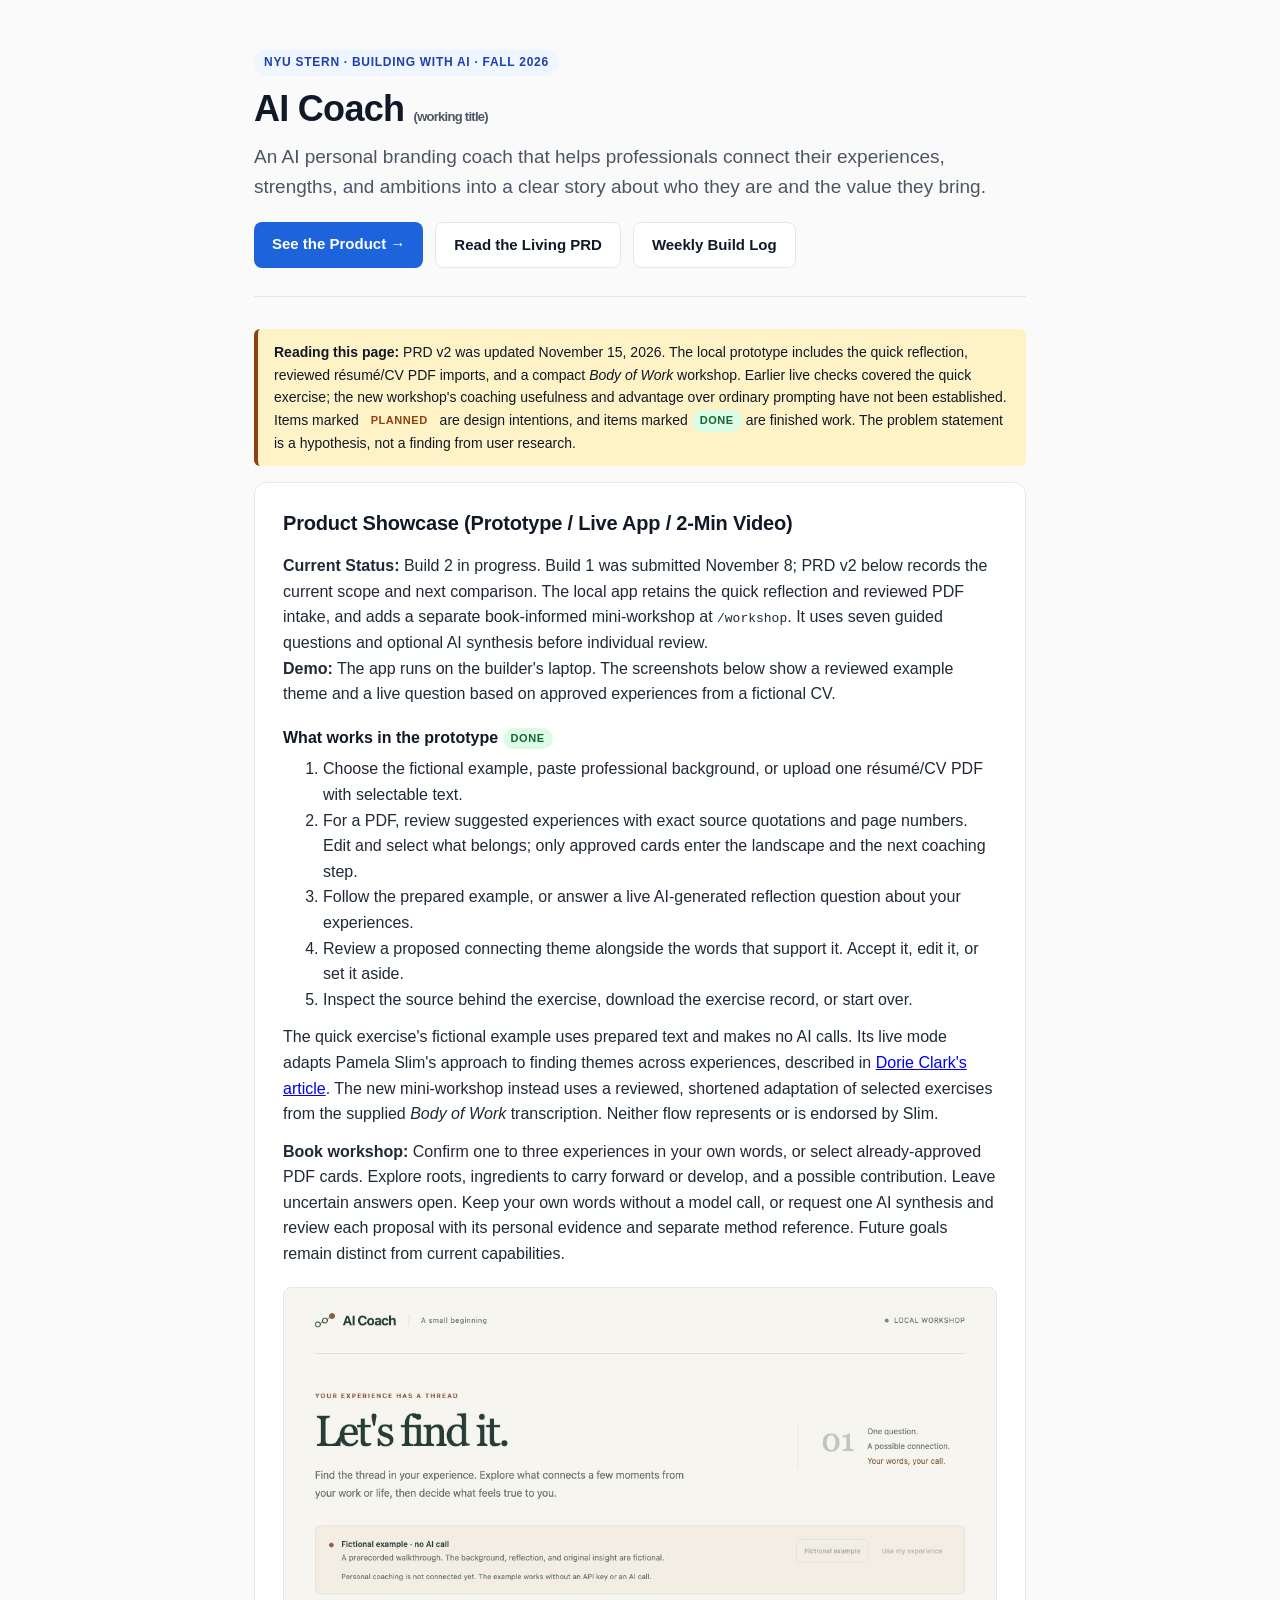
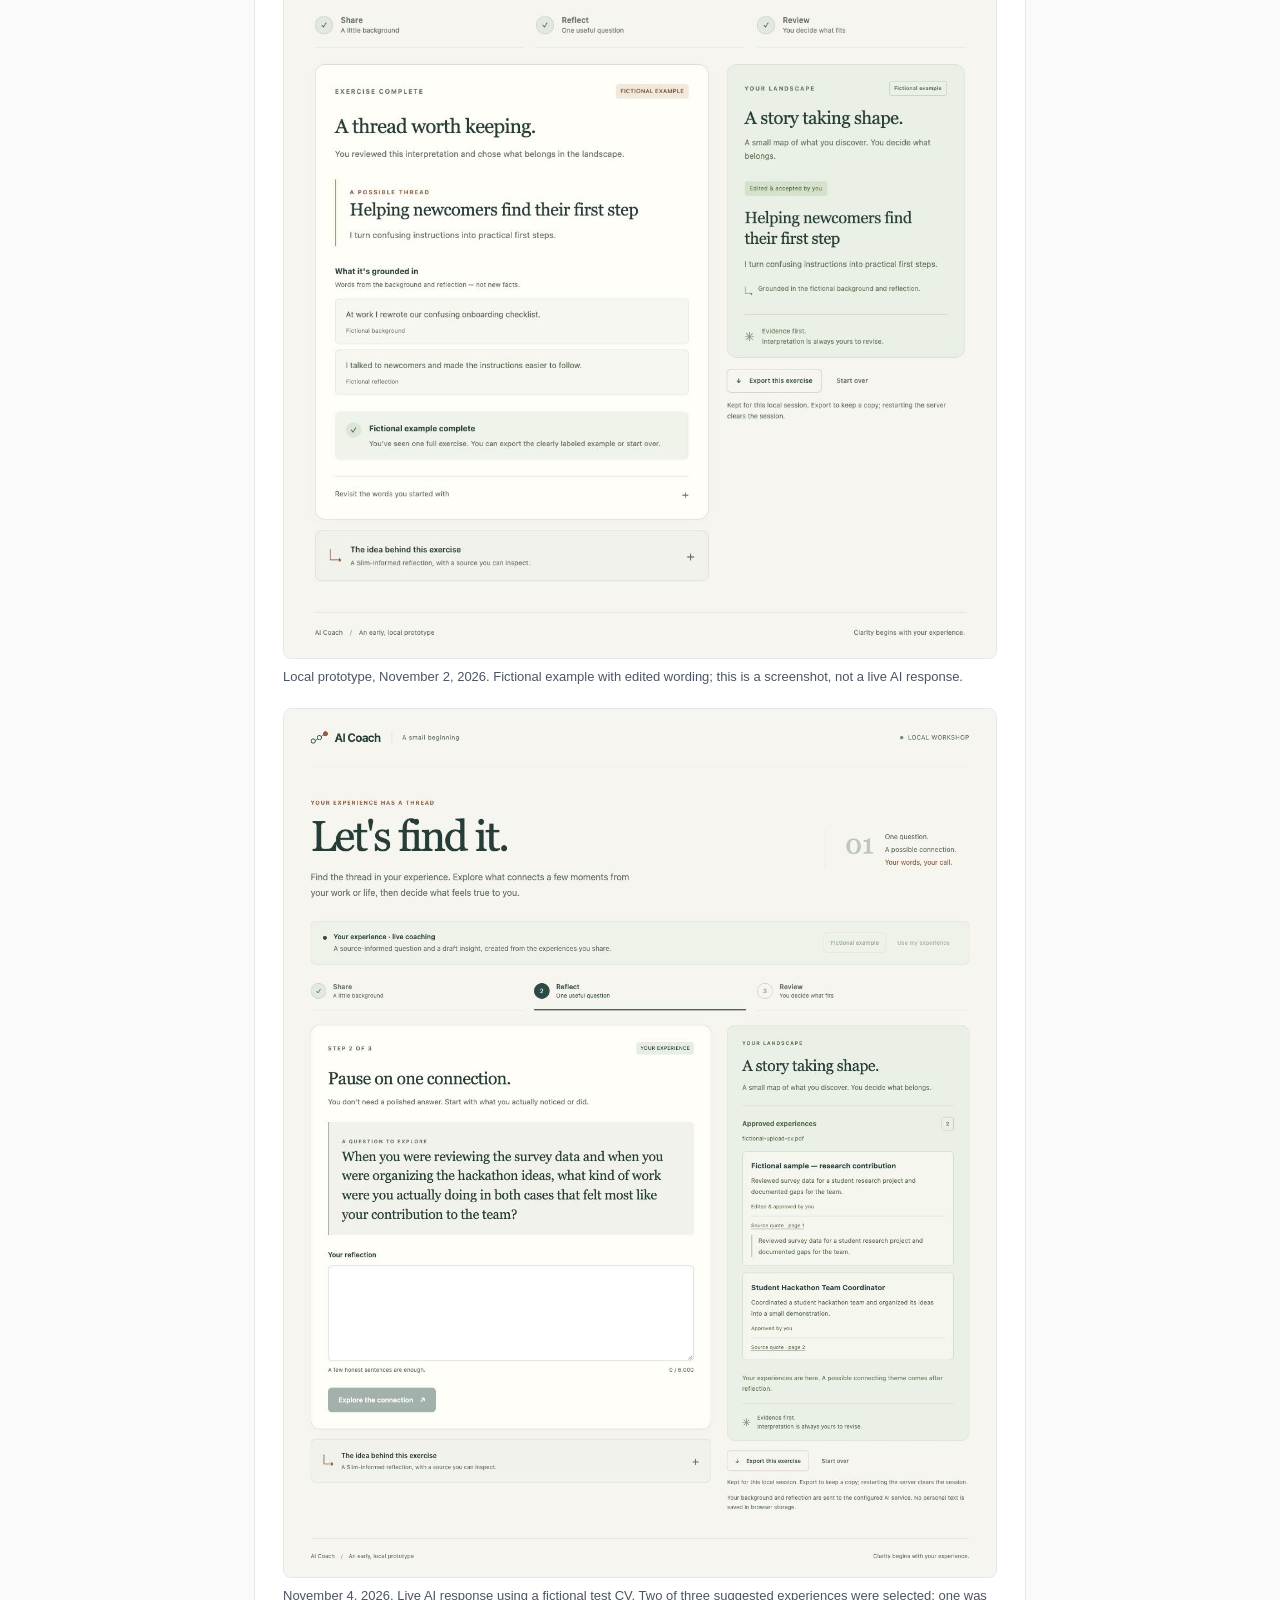
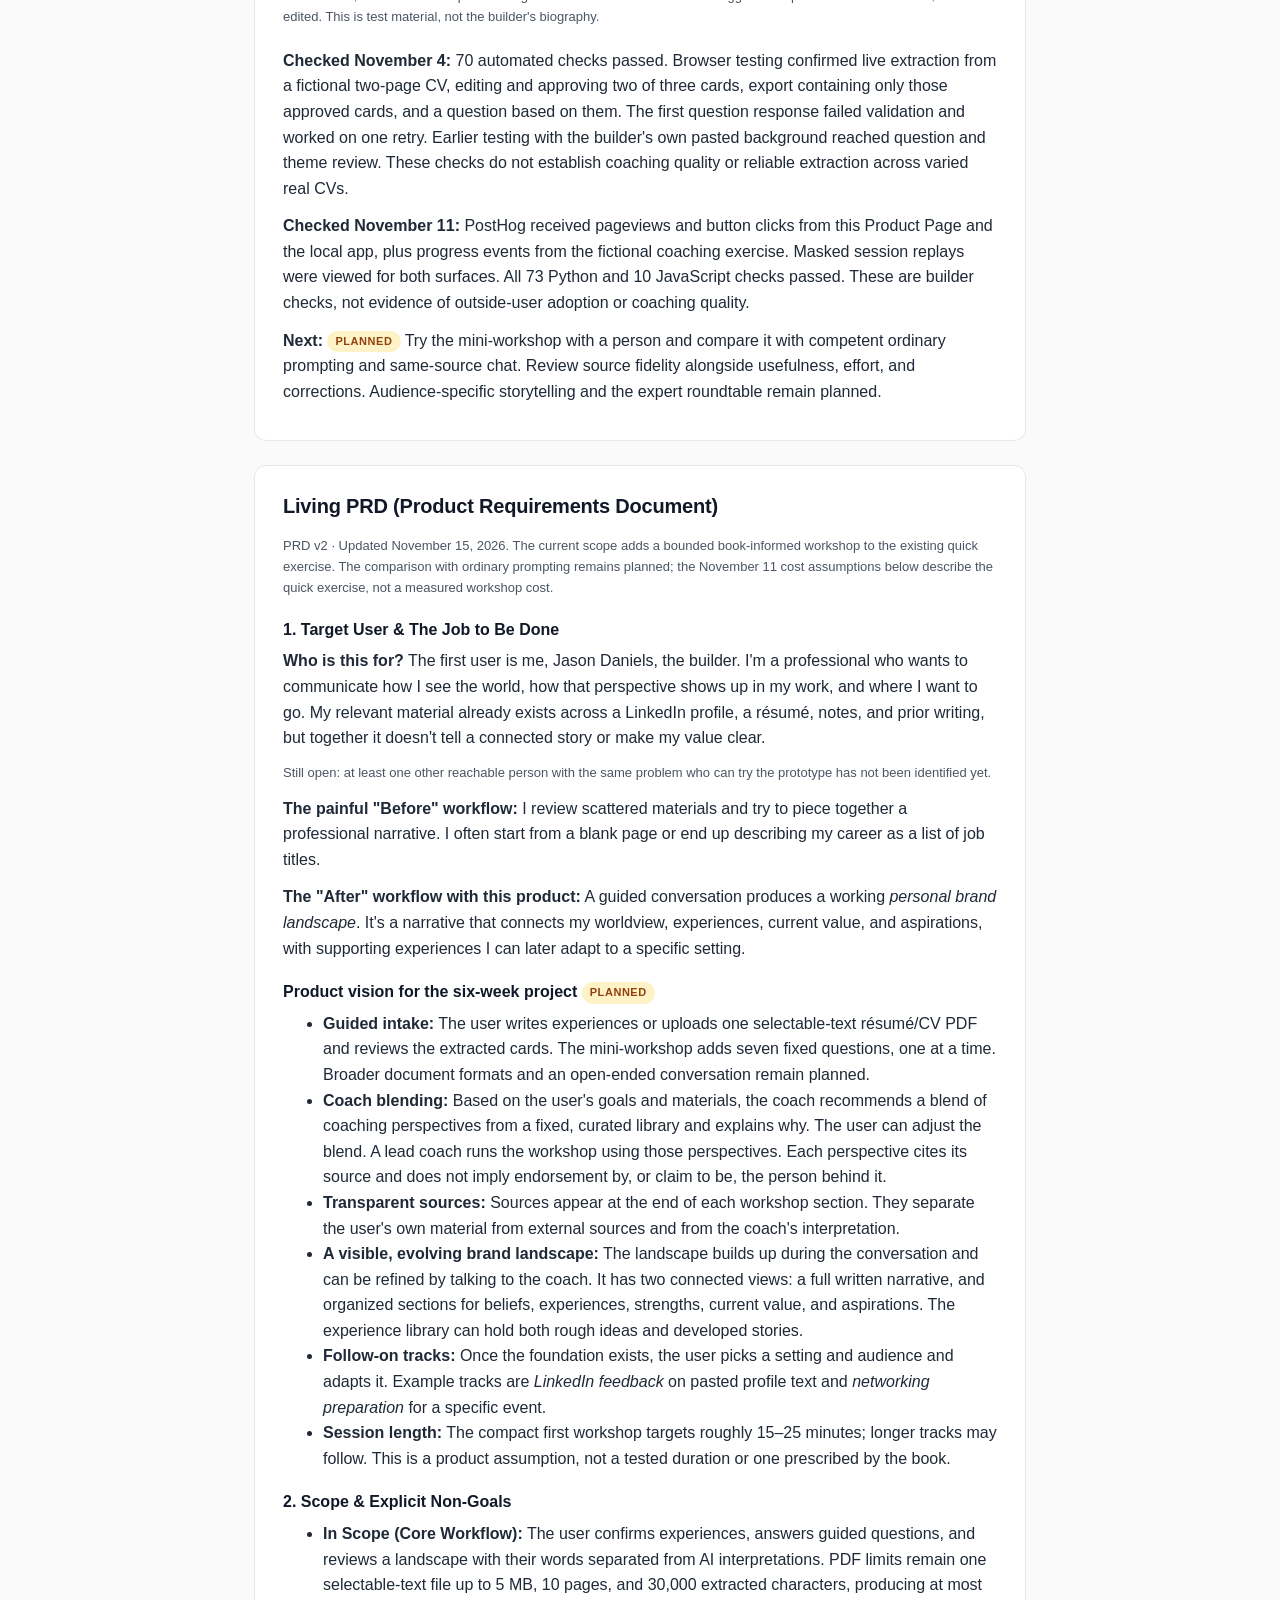
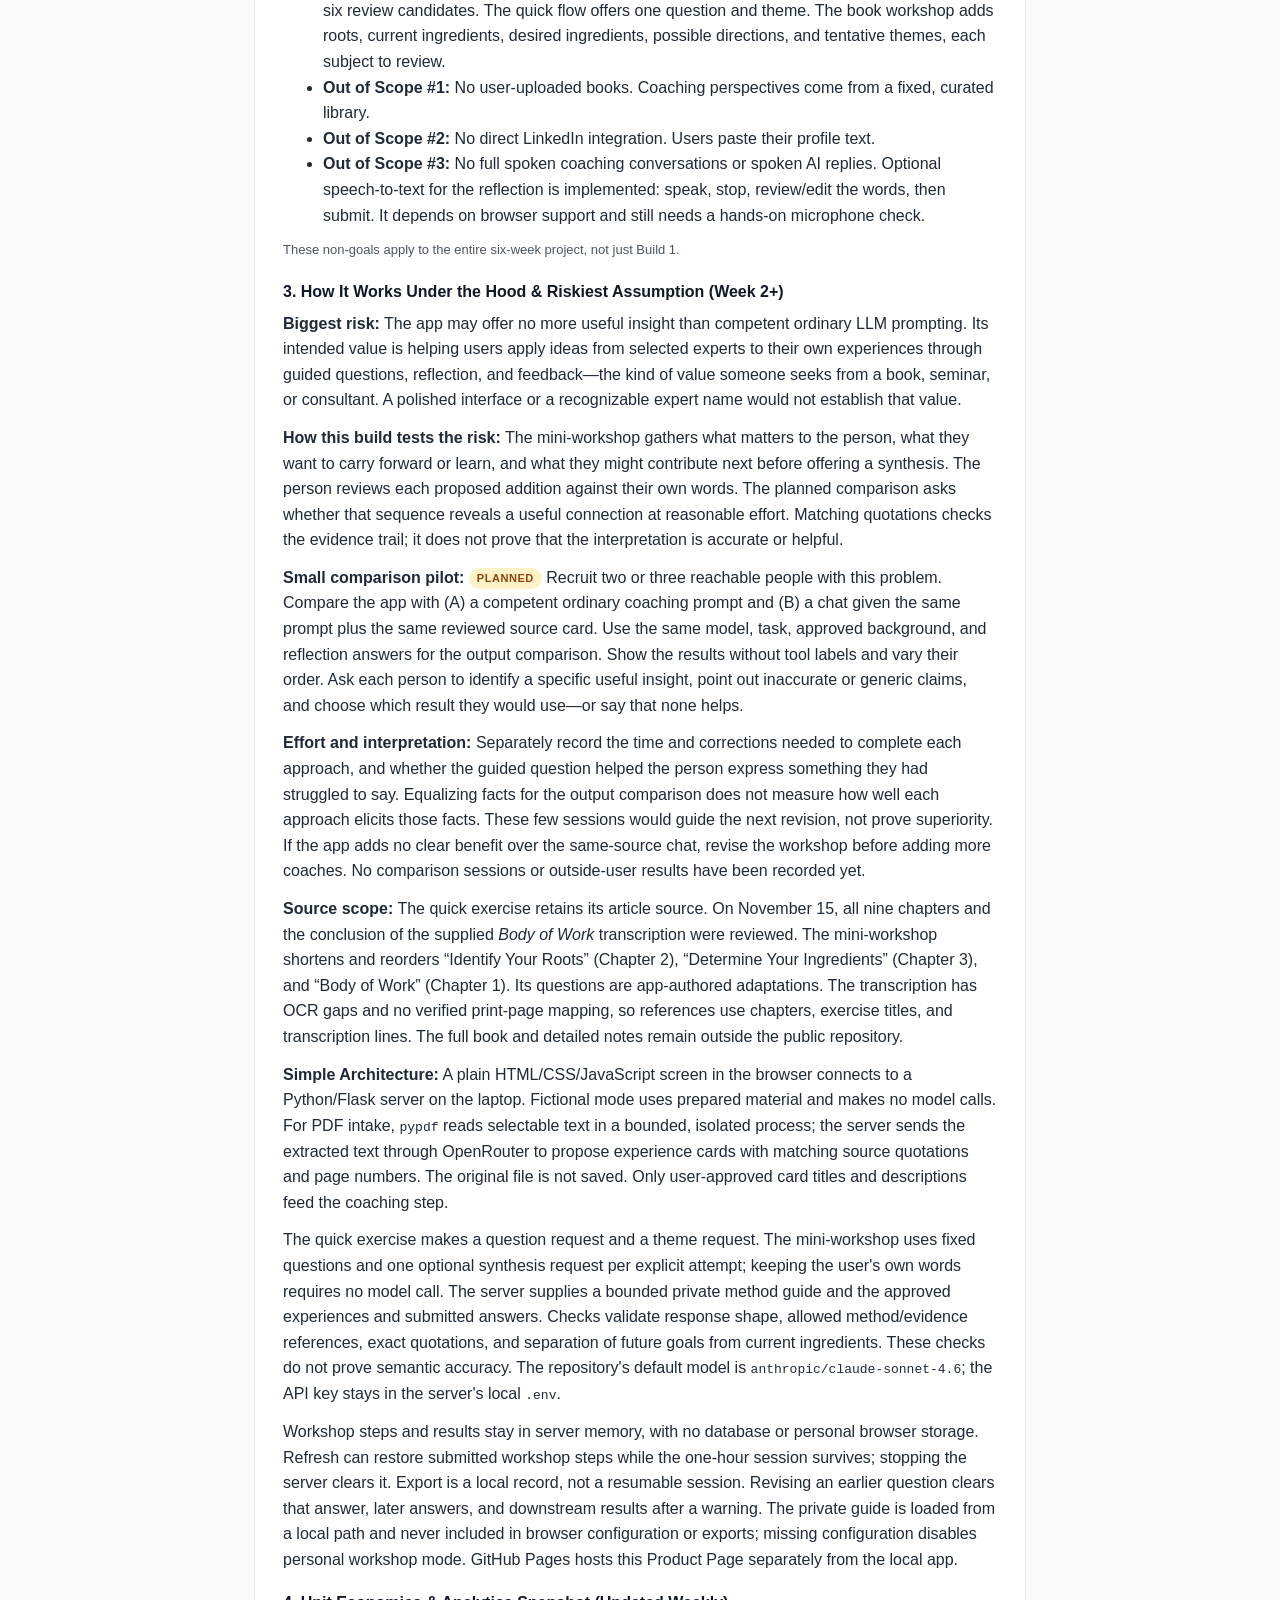
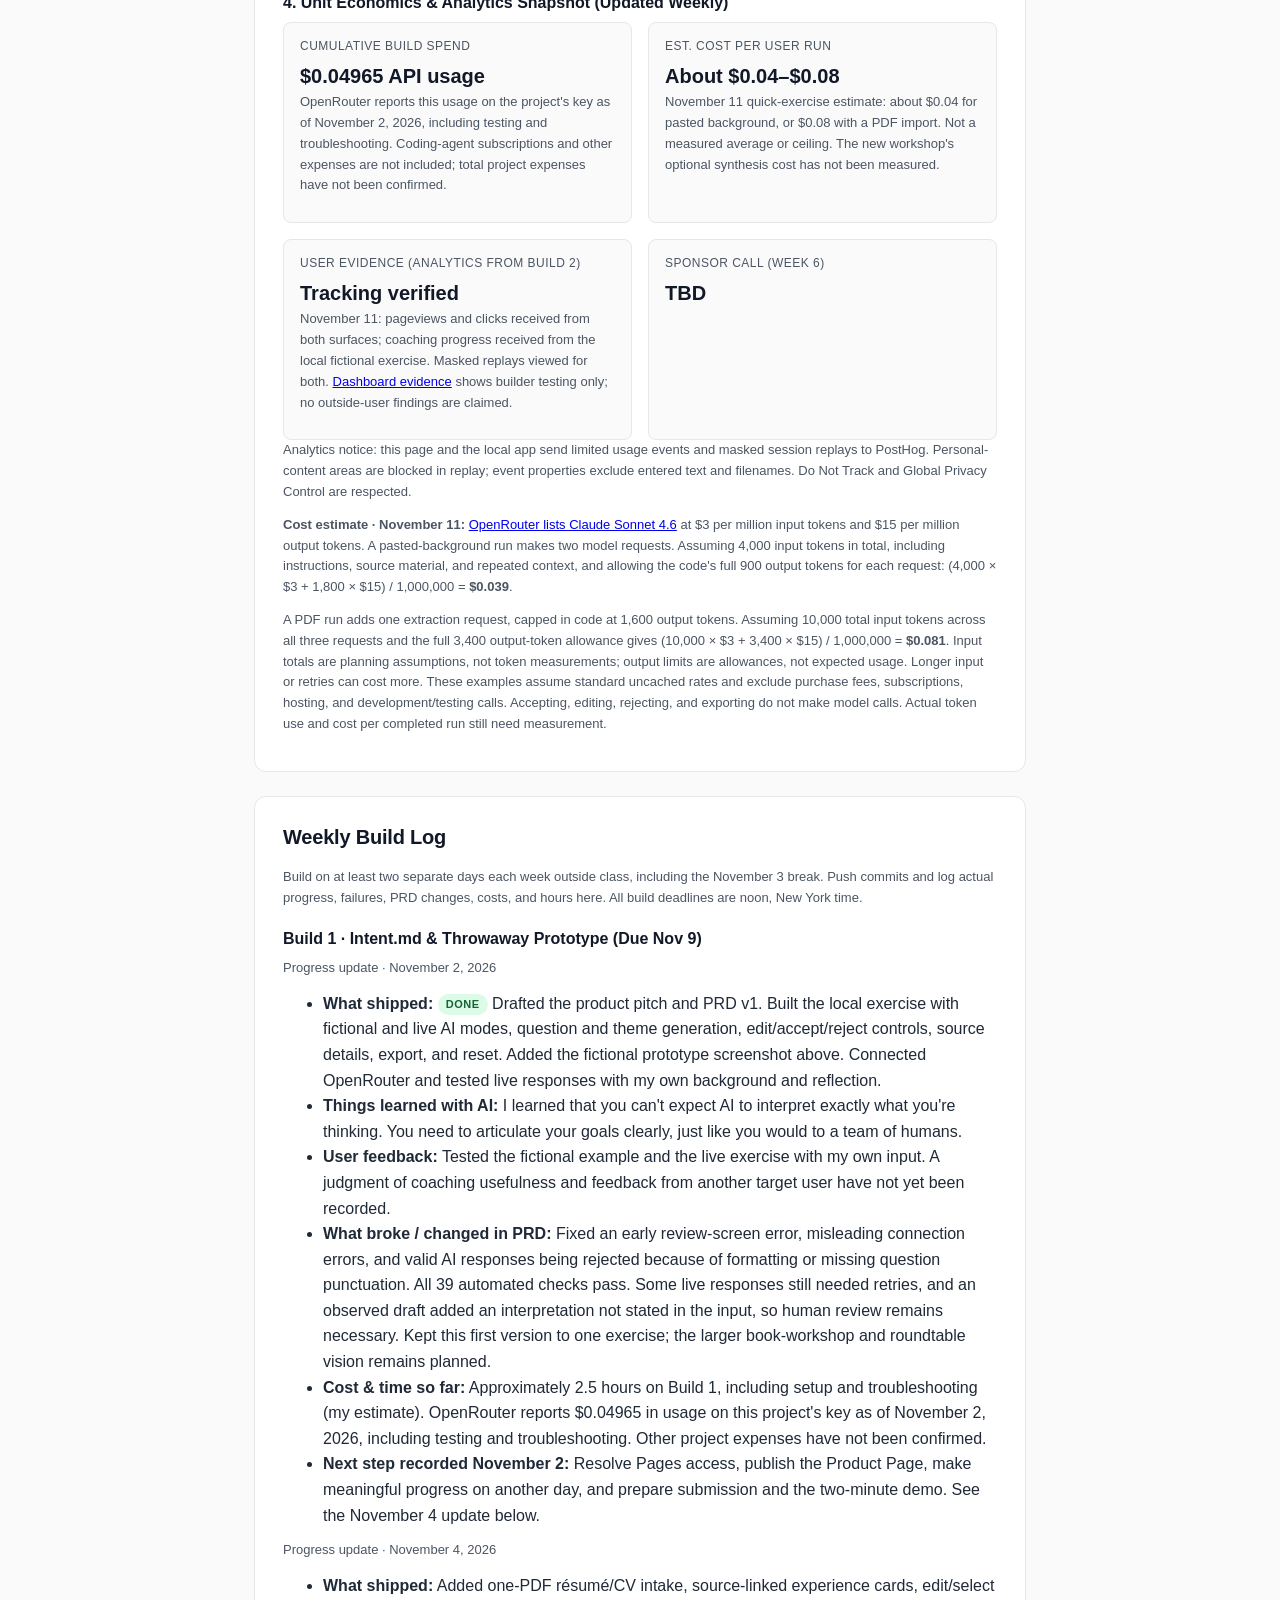
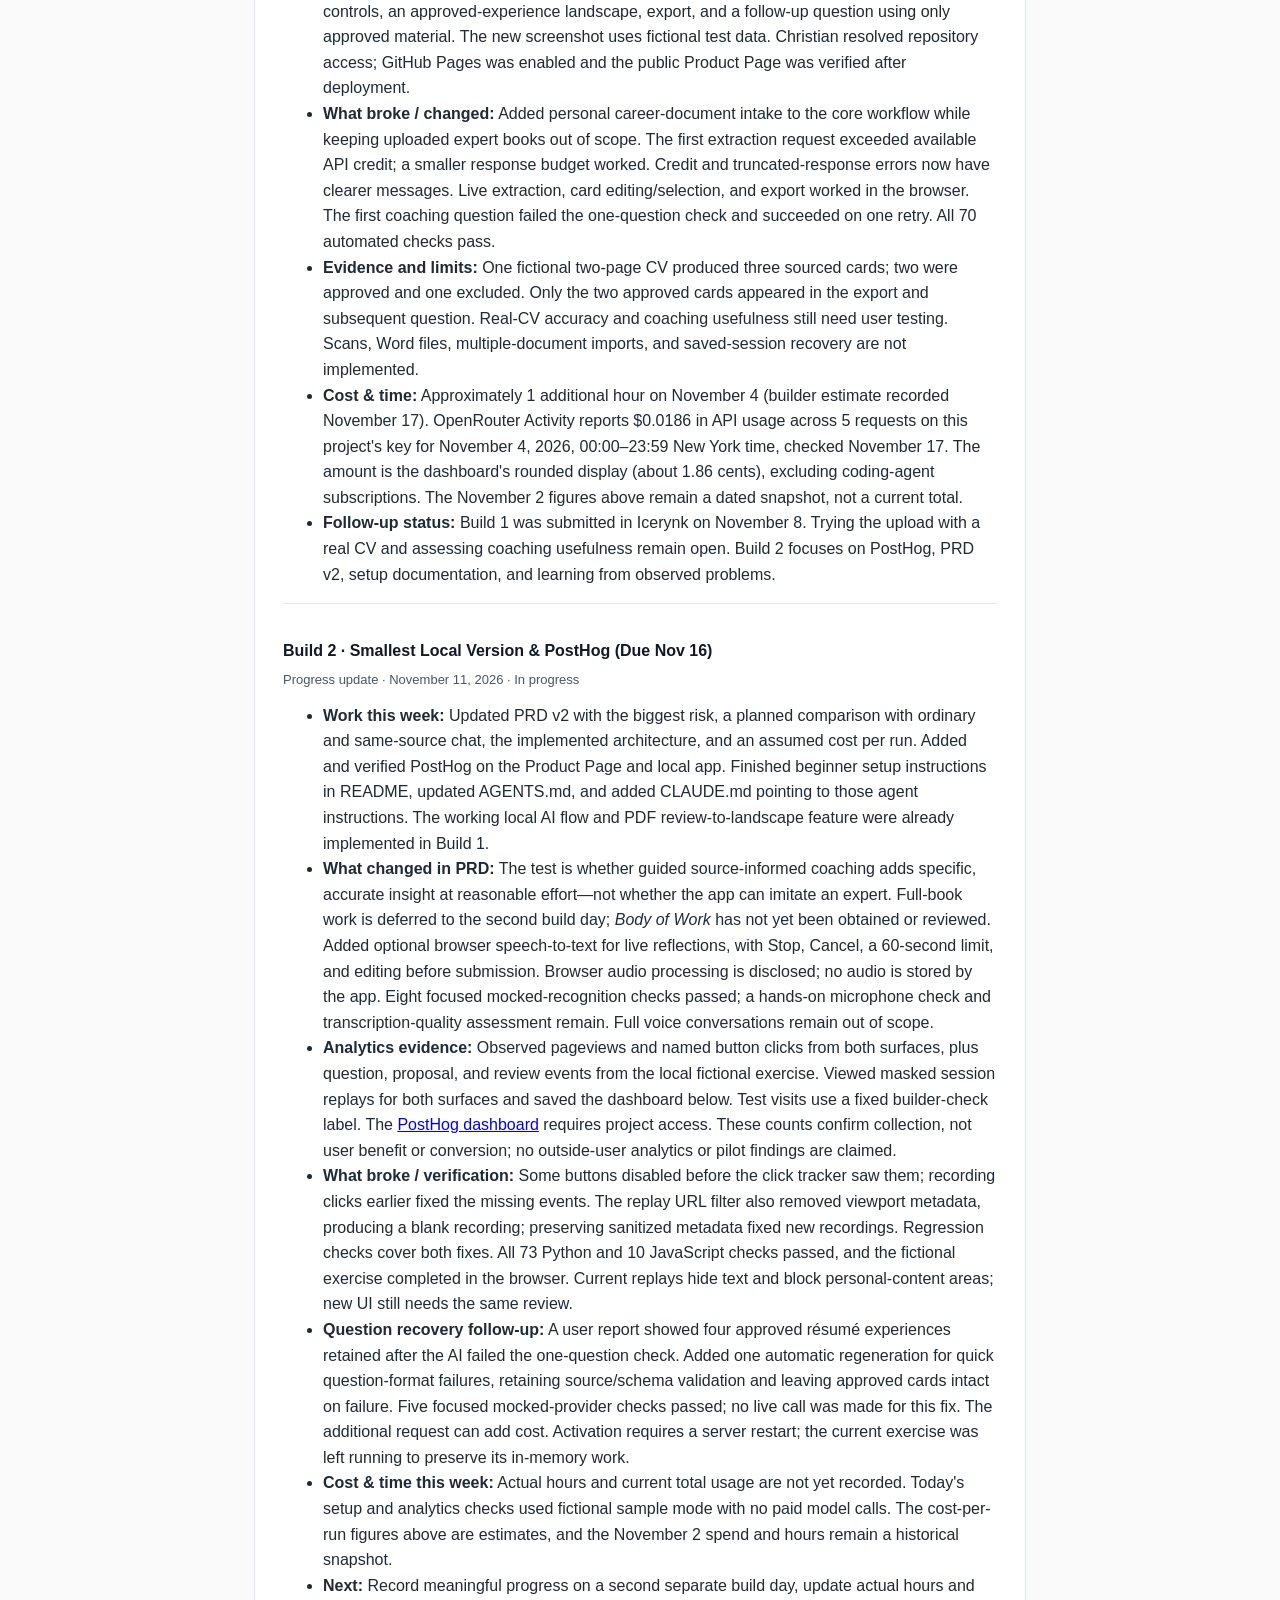
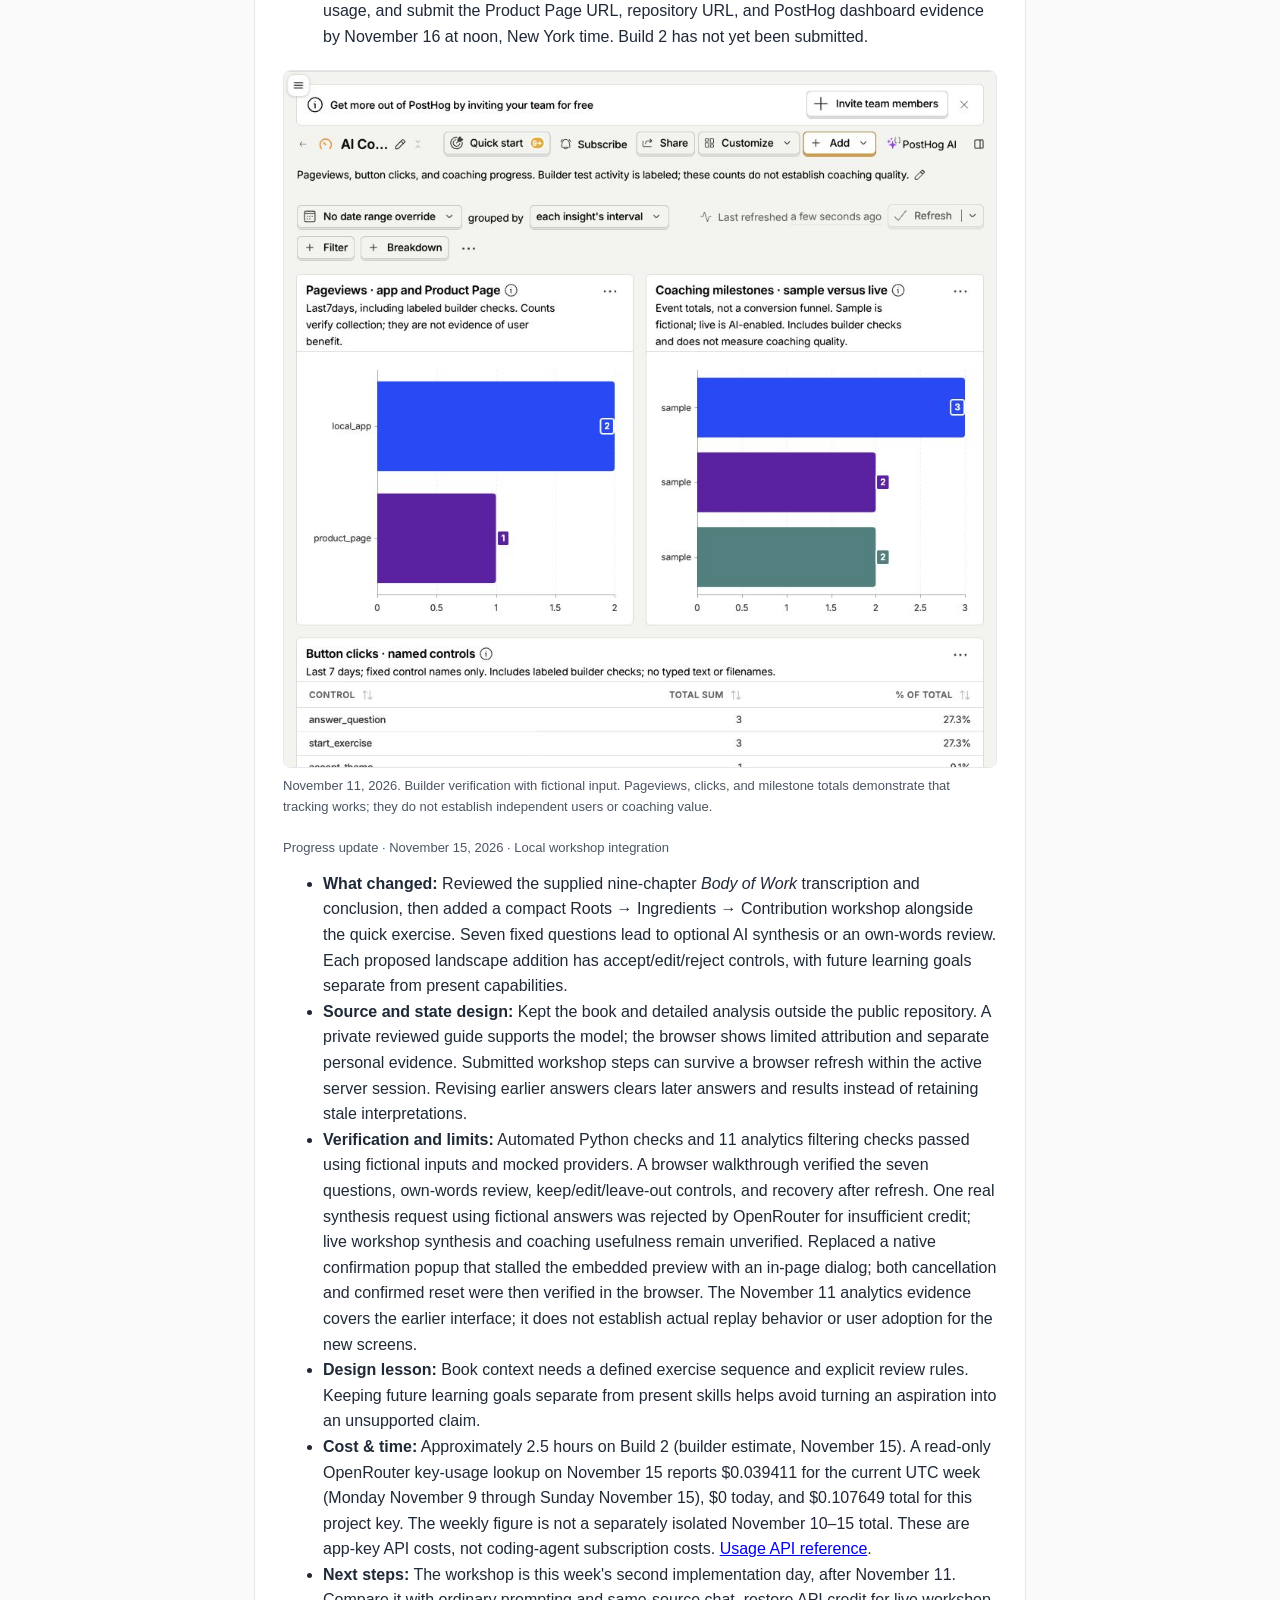
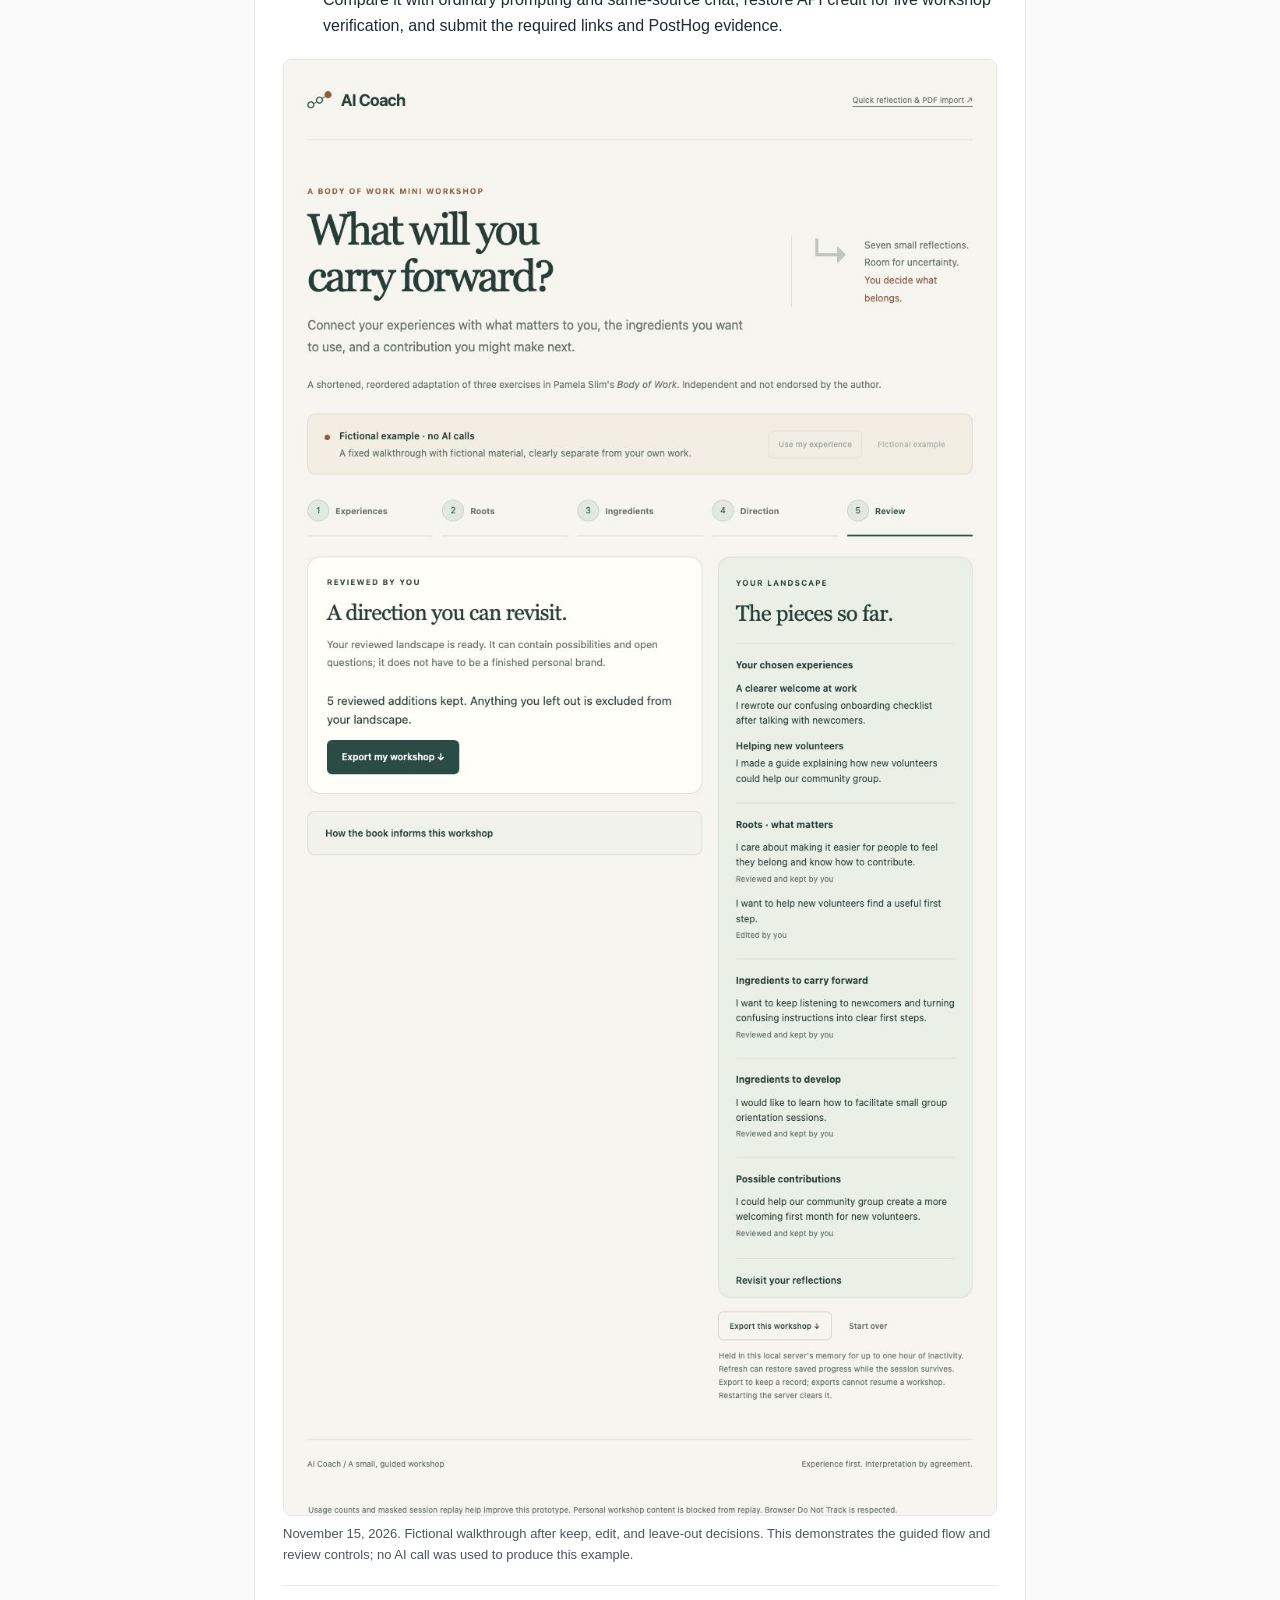
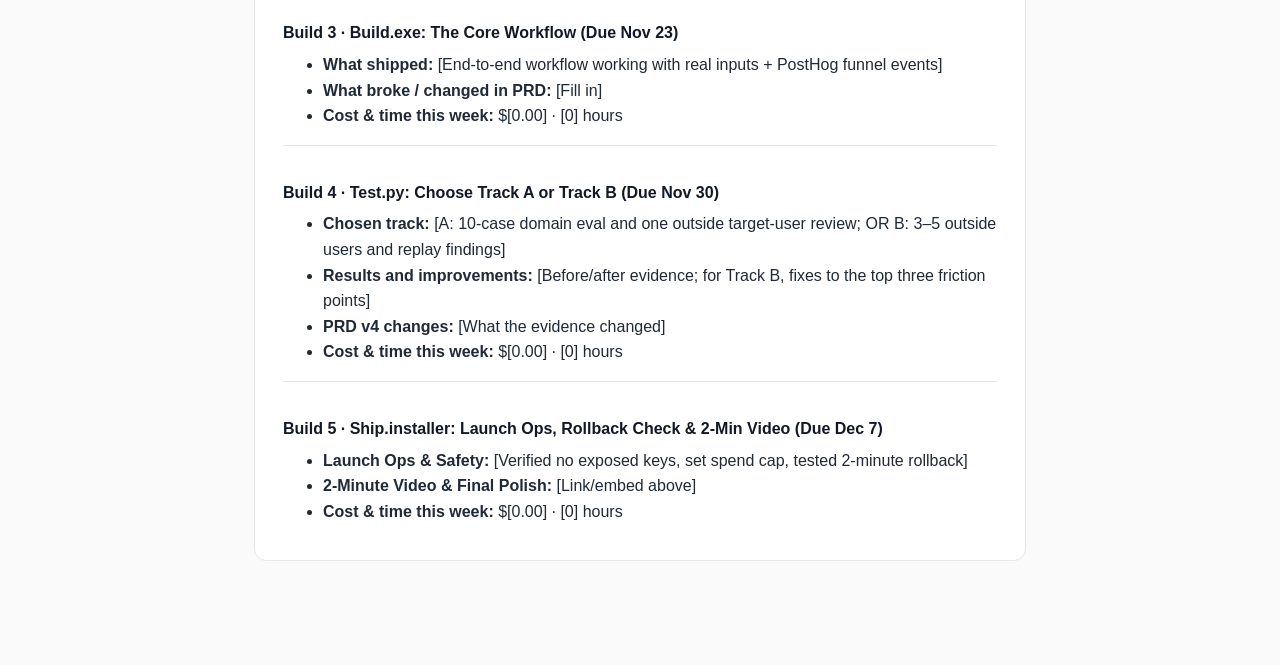
==== docs/index.html @ 8f2d44f1 "Record verified November 4 API spending" ====
<!DOCTYPE html>
<html lang="en">
<head>
  <meta charset="UTF-8" />
  <meta name="viewport" content="width=device-width, initial-scale=1.0" />
  <title>AI Coach · Building with AI (Fall 2026)</title>
  <meta name="referrer" content="no-referrer">
  <script src="assets/analytics-config.js" defer></script>
  <script src="assets/analytics.js" defer data-analytics-surface="product_page"></script>

  <!-- Shared PostHog settings and privacy controls also serve the local app. -->

  <style>
    :root {
      --bg: #fafafa;
      --card: #ffffff;
      --text: #111827;
      --muted: #4b5563;
      --border: #e5e7eb;
      --accent: #1d63dc;
      --tag-bg: #eff6ff;
      --tag-text: #1e40af;
      --planned-bg: #fef3c7;
      --planned-text: #92400e;
      --done-bg: #dcfce7;
      --done-text: #166534;
    }
    * { box-sizing: border-box; }
    body {
      margin: 0;
      font-family: -apple-system, BlinkMacSystemFont, "DM Sans", "Segoe UI", Roboto, sans-serif;
      background: var(--bg);
      color: var(--text);
      line-height: 1.6;
    }
    .container {
      max-width: 820px;
      margin: 0 auto;
      padding: 48px 24px 80px;
    }
    header {
      border-bottom: 1px solid var(--border);
      padding-bottom: 28px;
      margin-bottom: 32px;
    }
    .eyebrow {
      display: inline-block;
      font-size: 12px;
      font-weight: 600;
      text-transform: uppercase;
      letter-spacing: 0.06em;
      background: var(--tag-bg);
      color: var(--tag-text);
      padding: 4px 10px;
      border-radius: 999px;
      margin-bottom: 12px;
    }
    h1 {
      font-size: 36px;
      line-height: 1.15;
      margin: 0 0 12px;
      letter-spacing: -0.02em;
    }
    .tagline {
      font-size: 19px;
      color: var(--muted);
      margin: 0 0 20px;
    }
    .cta-row {
      display: flex;
      gap: 12px;
      flex-wrap: wrap;
    }
    .btn {
      display: inline-block;
      padding: 10px 18px;
      border-radius: 8px;
      font-weight: 600;
      font-size: 15px;
      text-decoration: none;
      background: var(--accent);
      color: #fff;
    }
    .btn-secondary {
      background: var(--card);
      color: var(--text);
      border: 1px solid var(--border);
    }
    section {
      background: var(--card);
      border: 1px solid var(--border);
      border-radius: 12px;
      padding: 24px 28px;
      margin-bottom: 24px;
    }
    h2 {
      font-size: 20px;
      margin: 0 0 14px;
      letter-spacing: -0.01em;
    }
    h3 {
      font-size: 16px;
      margin: 18px 0 6px;
    }
    p, ul, ol {
      margin: 0 0 12px;
      color: #1f2937;
    }
    .grid-2 {
      display: grid;
      grid-template-columns: repeat(auto-fit, minmax(240px, 1fr));
      gap: 16px;
    }
    .stat-box {
      border: 1px solid var(--border);
      border-radius: 8px;
      padding: 14px 16px;
      background: var(--bg);
    }
    .stat-label {
      font-size: 12px;
      color: var(--muted);
      text-transform: uppercase;
      letter-spacing: 0.04em;
    }
    .stat-value {
      font-size: 20px;
      font-weight: 700;
      margin-top: 4px;
    }
    .log-entry {
      border-top: 1px solid var(--border);
      padding-top: 16px;
      margin-top: 16px;
    }
    .log-entry:first-of-type {
      border-top: none;
      padding-top: 0;
      margin-top: 0;
    }
    .meta {
      font-size: 13px;
      color: var(--muted);
    }
    .status {
      display: inline-block;
      font-size: 11px;
      font-weight: 700;
      text-transform: uppercase;
      letter-spacing: 0.05em;
      padding: 2px 8px;
      border-radius: 999px;
      vertical-align: middle;
    }
    .status-planned {
      background: var(--planned-bg);
      color: var(--planned-text);
    }
    .status-done {
      background: var(--done-bg);
      color: var(--done-text);
    }
    .callout {
      border-left: 4px solid var(--planned-text);
      background: var(--planned-bg);
      padding: 12px 16px;
      border-radius: 6px;
      margin-bottom: 16px;
      font-size: 14px;
    }
    .prototype-figure { margin: 20px 0; }
    .prototype-figure img {
      display: block;
      width: 100%;
      height: auto;
      border: 1px solid var(--border);
      border-radius: 8px;
    }
    .prototype-figure figcaption { margin-top: 8px; }
  </style>
</head>
<body>
  <div class="container">
    <!-- HERO / PRODUCT PITCH -->
    <header>
      <span class="eyebrow">NYU Stern · Building with AI · Fall 2026</span>
      <h1>AI Coach <span class="meta">(working title)</span></h1>
      <p class="tagline">An AI personal branding coach that helps professionals connect their experiences, strengths, and ambitions into a clear story about who they are and the value they bring.</p>
      <div class="cta-row">
        <a class="btn" href="#live-demo">See the Product →</a>
        <a class="btn btn-secondary" href="#prd">Read the Living PRD</a>
        <a class="btn btn-secondary" href="#build-log">Weekly Build Log</a>
      </div>
    </header>

    <div class="callout">
      <strong>Reading this page:</strong> PRD v2 was updated November 15, 2026. The local prototype includes the quick reflection, reviewed résumé/CV PDF imports, and a compact <em>Body of Work</em> workshop. Earlier live checks covered the quick exercise; the new workshop's coaching usefulness and advantage over ordinary prompting have not been established. Items marked
      <span class="status status-planned">Planned</span> are design intentions, and items marked
      <span class="status status-done">Done</span> are finished work. The problem statement is a hypothesis, not a finding from user research.
    </div>

    <!-- DEMO / SCREENSHOT / VIDEO SHOWCASE -->
    <section id="live-demo">
      <h2>Product Showcase (Prototype / Live App / 2-Min Video)</h2>
      <p>
        <strong>Current Status:</strong> Build 2 in progress. Build 1 was submitted November 8; PRD v2 below records the current scope and next comparison. The local app retains the quick reflection and reviewed PDF intake, and adds a separate book-informed mini-workshop at <code>/workshop</code>. It uses seven guided questions and optional AI synthesis before individual review.<br />
        <strong>Demo:</strong> The app runs on the builder's laptop. The screenshots below show a reviewed example theme and a live question based on approved experiences from a fictional CV.
      </p>

      <h3>What works in the prototype <span class="status status-done">Done</span></h3>
      <ol>
        <li>Choose the fictional example, paste professional background, or upload one résumé/CV PDF with selectable text.</li>
        <li>For a PDF, review suggested experiences with exact source quotations and page numbers. Edit and select what belongs; only approved cards enter the landscape and the next coaching step.</li>
        <li>Follow the prepared example, or answer a live AI-generated reflection question about your experiences.</li>
        <li>Review a proposed connecting theme alongside the words that support it. Accept it, edit it, or set it aside.</li>
        <li>Inspect the source behind the exercise, download the exercise record, or start over.</li>
      </ol>
      <p>The quick exercise's fictional example uses prepared text and makes no AI calls. Its live mode adapts Pamela Slim's approach to finding themes across experiences, described in <a href="https://dorieclark.com/blog/build-personal-brand/">Dorie Clark's article</a>. The new mini-workshop instead uses a reviewed, shortened adaptation of selected exercises from the supplied <em>Body of Work</em> transcription. Neither flow represents or is endorsed by Slim.</p>
      <p><strong>Book workshop:</strong> Confirm one to three experiences in your own words, or select already-approved PDF cards. Explore roots, ingredients to carry forward or develop, and a possible contribution. Leave uncertain answers open. Keep your own words without a model call, or request one AI synthesis and review each proposal with its personal evidence and separate method reference. Future goals remain distinct from current capabilities.</p>
      <figure class="prototype-figure">
        <a href="assets/prototype-nov-02.jpg" aria-label="Open the fictional prototype screenshot at full size">
          <img src="assets/prototype-nov-02.jpg" alt="AI Coach's fictional example after review: an edited theme, Helping newcomers find their first step, appears with supporting example quotations and export and start-over controls." loading="lazy" />
        </a>
        <figcaption class="meta">Local prototype, November 2, 2026. Fictional example with edited wording; this is a screenshot, not a live AI response.</figcaption>
      </figure>
      <figure class="prototype-figure">
        <a href="assets/document-landscape-nov-04.jpg" aria-label="Open the fictional CV import screenshot at full size">
          <img src="assets/document-landscape-nov-04.jpg" alt="AI Coach shows two approved experience cards from a fictional CV, an exact source quote on page one, and a live coaching question referring to the research and hackathon experiences." loading="lazy" />
        </a>
        <figcaption class="meta">November 4, 2026. Live AI response using a fictional test CV. Two of three suggested experiences were selected; one was edited. This is test material, not the builder's biography.</figcaption>
      </figure>
      <p><strong>Checked November 4:</strong> 70 automated checks passed. Browser testing confirmed live extraction from a fictional two-page CV, editing and approving two of three cards, export containing only those approved cards, and a question based on them. The first question response failed validation and worked on one retry. Earlier testing with the builder's own pasted background reached question and theme review. These checks do not establish coaching quality or reliable extraction across varied real CVs.</p>
      <p><strong>Checked November 11:</strong> PostHog received pageviews and button clicks from this Product Page and the local app, plus progress events from the fictional coaching exercise. Masked session replays were viewed for both surfaces. All 73 Python and 10 JavaScript checks passed. These are builder checks, not evidence of outside-user adoption or coaching quality.</p>
      <p><strong>Next:</strong> <span class="status status-planned">Planned</span> Try the mini-workshop with a person and compare it with competent ordinary prompting and same-source chat. Review source fidelity alongside usefulness, effort, and corrections. Audience-specific storytelling and the expert roundtable remain planned.</p>
    </section>

    <!-- LIVING PRD (Updated every week!) -->
    <section id="prd">
      <h2>Living PRD (Product Requirements Document)</h2>
      <p class="meta">PRD v2 · Updated November 15, 2026. The current scope adds a bounded book-informed workshop to the existing quick exercise. The comparison with ordinary prompting remains planned; the November 11 cost assumptions below describe the quick exercise, not a measured workshop cost.</p>

      <h3>1. Target User & The Job to Be Done</h3>
      <p><strong>Who is this for?</strong> The first user is me, Jason Daniels, the builder. I'm a professional who wants to communicate how I see the world, how that perspective shows up in my work, and where I want to go. My relevant material already exists across a LinkedIn profile, a résumé, notes, and prior writing, but together it doesn't tell a connected story or make my value clear.</p>
      <p class="meta">Still open: at least one other reachable person with the same problem who can try the prototype has not been identified yet.</p>
      <p><strong>The painful "Before" workflow:</strong> I review scattered materials and try to piece together a professional narrative. I often start from a blank page or end up describing my career as a list of job titles.</p>
      <p><strong>The "After" workflow with this product:</strong> A guided conversation produces a working <em>personal brand landscape</em>. It's a narrative that connects my worldview, experiences, current value, and aspirations, with supporting experiences I can later adapt to a specific setting.</p>

      <h3>Product vision for the six-week project <span class="status status-planned">Planned</span></h3>
      <ul>
        <li><strong>Guided intake:</strong> The user writes experiences or uploads one selectable-text résumé/CV PDF and reviews the extracted cards. The mini-workshop adds seven fixed questions, one at a time. Broader document formats and an open-ended conversation remain planned.</li>
        <li><strong>Coach blending:</strong> Based on the user's goals and materials, the coach recommends a blend of coaching perspectives from a fixed, curated library and explains why. The user can adjust the blend. A lead coach runs the workshop using those perspectives. Each perspective cites its source and does not imply endorsement by, or claim to be, the person behind it.</li>
        <li><strong>Transparent sources:</strong> Sources appear at the end of each workshop section. They separate the user's own material from external sources and from the coach's interpretation.</li>
        <li><strong>A visible, evolving brand landscape:</strong> The landscape builds up during the conversation and can be refined by talking to the coach. It has two connected views: a full written narrative, and organized sections for beliefs, experiences, strengths, current value, and aspirations. The experience library can hold both rough ideas and developed stories.</li>
        <li><strong>Follow-on tracks:</strong> Once the foundation exists, the user picks a setting and audience and adapts it. Example tracks are <em>LinkedIn feedback</em> on pasted profile text and <em>networking preparation</em> for a specific event.</li>
        <li><strong>Session length:</strong> The compact first workshop targets roughly 15–25 minutes; longer tracks may follow. This is a product assumption, not a tested duration or one prescribed by the book.</li>
      </ul>

      <h3>2. Scope & Explicit Non-Goals</h3>
      <ul>
        <li><strong>In Scope (Core Workflow):</strong> The user confirms experiences, answers guided questions, and reviews a landscape with their words separated from AI interpretations. PDF limits remain one selectable-text file up to 5 MB, 10 pages, and 30,000 extracted characters, producing at most six review candidates. The quick flow offers one question and theme. The book workshop adds roots, current ingredients, desired ingredients, possible directions, and tentative themes, each subject to review.</li>
        <li><strong>Out of Scope #1:</strong> No user-uploaded books. Coaching perspectives come from a fixed, curated library.</li>
        <li><strong>Out of Scope #2:</strong> No direct LinkedIn integration. Users paste their profile text.</li>
        <li><strong>Out of Scope #3:</strong> No full spoken coaching conversations or spoken AI replies. Optional speech-to-text for the reflection is implemented: speak, stop, review/edit the words, then submit. It depends on browser support and still needs a hands-on microphone check.</li>
      </ul>
      <p class="meta">These non-goals apply to the entire six-week project, not just Build 1.</p>

      <h3>3. How It Works Under the Hood & Riskiest Assumption (Week 2+)</h3>
      <p><strong>Biggest risk:</strong> The app may offer no more useful insight than competent ordinary LLM prompting. Its intended value is helping users apply ideas from selected experts to their own experiences through guided questions, reflection, and feedback—the kind of value someone seeks from a book, seminar, or consultant. A polished interface or a recognizable expert name would not establish that value.</p>
      <p><strong>How this build tests the risk:</strong> The mini-workshop gathers what matters to the person, what they want to carry forward or learn, and what they might contribute next before offering a synthesis. The person reviews each proposed addition against their own words. The planned comparison asks whether that sequence reveals a useful connection at reasonable effort. Matching quotations checks the evidence trail; it does not prove that the interpretation is accurate or helpful.</p>
      <p><strong>Small comparison pilot:</strong> <span class="status status-planned">Planned</span> Recruit two or three reachable people with this problem. Compare the app with (A) a competent ordinary coaching prompt and (B) a chat given the same prompt plus the same reviewed source card. Use the same model, task, approved background, and reflection answers for the output comparison. Show the results without tool labels and vary their order. Ask each person to identify a specific useful insight, point out inaccurate or generic claims, and choose which result they would use—or say that none helps.</p>
      <p><strong>Effort and interpretation:</strong> Separately record the time and corrections needed to complete each approach, and whether the guided question helped the person express something they had struggled to say. Equalizing facts for the output comparison does not measure how well each approach elicits those facts. These few sessions would guide the next revision, not prove superiority. If the app adds no clear benefit over the same-source chat, revise the workshop before adding more coaches. No comparison sessions or outside-user results have been recorded yet.</p>
      <p><strong>Source scope:</strong> The quick exercise retains its article source. On November 15, all nine chapters and the conclusion of the supplied <em>Body of Work</em> transcription were reviewed. The mini-workshop shortens and reorders “Identify Your Roots” (Chapter 2), “Determine Your Ingredients” (Chapter 3), and “Body of Work” (Chapter 1). Its questions are app-authored adaptations. The transcription has OCR gaps and no verified print-page mapping, so references use chapters, exercise titles, and transcription lines. The full book and detailed notes remain outside the public repository.</p>
      <p><strong>Simple Architecture:</strong> A plain HTML/CSS/JavaScript screen in the browser connects to a Python/Flask server on the laptop. Fictional mode uses prepared material and makes no model calls. For PDF intake, <code>pypdf</code> reads selectable text in a bounded, isolated process; the server sends the extracted text through OpenRouter to propose experience cards with matching source quotations and page numbers. The original file is not saved. Only user-approved card titles and descriptions feed the coaching step.</p>
      <p>The quick exercise makes a question request and a theme request. The mini-workshop uses fixed questions and one optional synthesis request per explicit attempt; keeping the user's own words requires no model call. The server supplies a bounded private method guide and the approved experiences and submitted answers. Checks validate response shape, allowed method/evidence references, exact quotations, and separation of future goals from current ingredients. These checks do not prove semantic accuracy. The repository's default model is <code>anthropic/claude-sonnet-4.6</code>; the API key stays in the server's local <code>.env</code>.</p>
      <p>Workshop steps and results stay in server memory, with no database or personal browser storage. Refresh can restore submitted workshop steps while the one-hour session survives; stopping the server clears it. Export is a local record, not a resumable session. Revising an earlier question clears that answer, later answers, and downstream results after a warning. The private guide is loaded from a local path and never included in browser configuration or exports; missing configuration disables personal workshop mode. GitHub Pages hosts this Product Page separately from the local app.</p>

      <h3>4. Unit Economics & Analytics Snapshot (Updated Weekly)</h3>
      <div class="grid-2">
        <div class="stat-box">
          <div class="stat-label">Cumulative Build Spend</div>
          <div class="stat-value">$0.04965 API usage</div>
          <p class="meta">OpenRouter reports this usage on the project's key as of November 2, 2026, including testing and troubleshooting. Coding-agent subscriptions and other expenses are not included; total project expenses have not been confirmed.</p>
        </div>
        <div class="stat-box">
          <div class="stat-label">Est. Cost Per User Run</div>
          <div class="stat-value">About $0.04–$0.08</div>
          <p class="meta">November 11 quick-exercise estimate: about $0.04 for pasted background, or $0.08 with a PDF import. Not a measured average or ceiling. The new workshop's optional synthesis cost has not been measured.</p>
        </div>
        <div class="stat-box">
          <div class="stat-label">User Evidence (Analytics from Build 2)</div>
          <div class="stat-value">Tracking verified</div>
          <p class="meta" id="analytics-verification">November 11: pageviews and clicks received from both surfaces; coaching progress received from the local fictional exercise. Masked replays viewed for both. <a href="assets/posthog-dashboard-nov-11.jpg">Dashboard evidence</a> shows builder testing only; no outside-user findings are claimed.</p>
        </div>
        <div class="stat-box">
          <div class="stat-label">Sponsor Call (Week 6)</div>
          <div class="stat-value">TBD</div>
        </div>
      </div>
      <p class="meta">Analytics notice: this page and the local app send limited usage events and masked session replays to PostHog. Personal-content areas are blocked in replay; event properties exclude entered text and filenames. Do Not Track and Global Privacy Control are respected.</p>
      <p class="meta"><strong>Cost estimate · November 11:</strong> <a href="https://openrouter.ai/anthropic/claude-sonnet-4.6">OpenRouter lists Claude Sonnet 4.6</a> at $3 per million input tokens and $15 per million output tokens. A pasted-background run makes two model requests. Assuming 4,000 input tokens in total, including instructions, source material, and repeated context, and allowing the code's full 900 output tokens for each request: (4,000 × $3 + 1,800 × $15) / 1,000,000 = <strong>$0.039</strong>.</p>
      <p class="meta">A PDF run adds one extraction request, capped in code at 1,600 output tokens. Assuming 10,000 total input tokens across all three requests and the full 3,400 output-token allowance gives (10,000 × $3 + 3,400 × $15) / 1,000,000 = <strong>$0.081</strong>. Input totals are planning assumptions, not token measurements; output limits are allowances, not expected usage. Longer input or retries can cost more. These examples assume standard uncached rates and exclude purchase fees, subscriptions, hosting, and development/testing calls. Accepting, editing, rejecting, and exporting do not make model calls. Actual token use and cost per completed run still need measurement.</p>
    </section>

    <!-- WEEKLY BUILD LOG (Updated at least twice a week via Git commits) -->
    <section id="build-log">
      <h2>Weekly Build Log</h2>
      <p class="meta">Build on at least two separate days each week outside class, including the November 3 break. Push commits and log actual progress, failures, PRD changes, costs, and hours here. All build deadlines are noon, New York time.</p>

      <div class="log-entry">
        <h3>Build 1 · Intent.md & Throwaway Prototype (Due Nov 9)</h3>
        <p class="meta">Progress update · November 2, 2026</p>
        <ul>
          <li><strong>What shipped:</strong> <span class="status status-done">Done</span> Drafted the product pitch and PRD v1. Built the local exercise with fictional and live AI modes, question and theme generation, edit/accept/reject controls, source details, export, and reset. Added the fictional prototype screenshot above. Connected OpenRouter and tested live responses with my own background and reflection.</li>
          <li><strong>Things learned with AI:</strong> I learned that you can't expect AI to interpret exactly what you're thinking. You need to articulate your goals clearly, just like you would to a team of humans.</li>
          <li><strong>User feedback:</strong> Tested the fictional example and the live exercise with my own input. A judgment of coaching usefulness and feedback from another target user have not yet been recorded.</li>
          <li><strong>What broke / changed in PRD:</strong> Fixed an early review-screen error, misleading connection errors, and valid AI responses being rejected because of formatting or missing question punctuation. All 39 automated checks pass. Some live responses still needed retries, and an observed draft added an interpretation not stated in the input, so human review remains necessary. Kept this first version to one exercise; the larger book-workshop and roundtable vision remains planned.</li>
          <li><strong>Cost & time so far:</strong> Approximately 2.5 hours on Build 1, including setup and troubleshooting (my estimate). OpenRouter reports $0.04965 in usage on this project's key as of November 2, 2026, including testing and troubleshooting. Other project expenses have not been confirmed.</li>
          <li><strong>Next step recorded November 2:</strong> Resolve Pages access, publish the Product Page, make meaningful progress on another day, and prepare submission and the two-minute demo. See the November 4 update below.</li>
        </ul>
        <p class="meta">Progress update · November 4, 2026</p>
        <ul>
          <li><strong>What shipped:</strong> Added one-PDF résumé/CV intake, source-linked experience cards, edit/select controls, an approved-experience landscape, export, and a follow-up question using only approved material. The new screenshot uses fictional test data. Christian resolved repository access; GitHub Pages was enabled and the public Product Page was verified after deployment.</li>
          <li><strong>What broke / changed:</strong> Added personal career-document intake to the core workflow while keeping uploaded expert books out of scope. The first extraction request exceeded available API credit; a smaller response budget worked. Credit and truncated-response errors now have clearer messages. Live extraction, card editing/selection, and export worked in the browser. The first coaching question failed the one-question check and succeeded on one retry. All 70 automated checks pass.</li>
          <li><strong>Evidence and limits:</strong> One fictional two-page CV produced three sourced cards; two were approved and one excluded. Only the two approved cards appeared in the export and subsequent question. Real-CV accuracy and coaching usefulness still need user testing. Scans, Word files, multiple-document imports, and saved-session recovery are not implemented.</li>
          <li><strong>Cost & time:</strong> Approximately 1 additional hour on November 4 (builder estimate recorded November 17). OpenRouter Activity reports $0.0186 in API usage across 5 requests on this project's key for November 4, 2026, 00:00–23:59 New York time, checked November 17. The amount is the dashboard's rounded display (about 1.86 cents), excluding coding-agent subscriptions. The November 2 figures above remain a dated snapshot, not a current total.</li>
          <li><strong>Follow-up status:</strong> Build 1 was submitted in Icerynk on November 8. Trying the upload with a real CV and assessing coaching usefulness remain open. Build 2 focuses on PostHog, PRD v2, setup documentation, and learning from observed problems.</li>
        </ul>
      </div>

      <div class="log-entry">
        <h3>Build 2 · Smallest Local Version & PostHog (Due Nov 16)</h3>
        <p class="meta">Progress update · November 11, 2026 · In progress</p>
        <ul>
          <li><strong>Work this week:</strong> Updated PRD v2 with the biggest risk, a planned comparison with ordinary and same-source chat, the implemented architecture, and an assumed cost per run. Added and verified PostHog on the Product Page and local app. Finished beginner setup instructions in README, updated AGENTS.md, and added CLAUDE.md pointing to those agent instructions. The working local AI flow and PDF review-to-landscape feature were already implemented in Build 1.</li>
          <li><strong>What changed in PRD:</strong> The test is whether guided source-informed coaching adds specific, accurate insight at reasonable effort—not whether the app can imitate an expert. Full-book work is deferred to the second build day; <em>Body of Work</em> has not yet been obtained or reviewed. Added optional browser speech-to-text for live reflections, with Stop, Cancel, a 60-second limit, and editing before submission. Browser audio processing is disclosed; no audio is stored by the app. Eight focused mocked-recognition checks passed; a hands-on microphone check and transcription-quality assessment remain. Full voice conversations remain out of scope.</li>
          <li><strong>Analytics evidence:</strong> Observed pageviews and named button clicks from both surfaces, plus question, proposal, and review events from the local fictional exercise. Viewed masked session replays for both surfaces and saved the dashboard below. Test visits use a fixed builder-check label. The <a href="https://us.posthog.com/project/697808/dashboard/2337055">PostHog dashboard</a> requires project access. These counts confirm collection, not user benefit or conversion; no outside-user analytics or pilot findings are claimed.</li>
          <li><strong>What broke / verification:</strong> Some buttons disabled before the click tracker saw them; recording clicks earlier fixed the missing events. The replay URL filter also removed viewport metadata, producing a blank recording; preserving sanitized metadata fixed new recordings. Regression checks cover both fixes. All 73 Python and 10 JavaScript checks passed, and the fictional exercise completed in the browser. Current replays hide text and block personal-content areas; new UI still needs the same review.</li>
          <li><strong>Question recovery follow-up:</strong> A user report showed four approved résumé experiences retained after the AI failed the one-question check. Added one automatic regeneration for quick question-format failures, retaining source/schema validation and leaving approved cards intact on failure. Five focused mocked-provider checks passed; no live call was made for this fix. The additional request can add cost. Activation requires a server restart; the current exercise was left running to preserve its in-memory work.</li>
          <li><strong>Cost & time this week:</strong> Actual hours and current total usage are not yet recorded. Today's setup and analytics checks used fictional sample mode with no paid model calls. The cost-per-run figures above are estimates, and the November 2 spend and hours remain a historical snapshot.</li>
          <li><strong>Next:</strong> Record meaningful progress on a second separate build day, update actual hours and usage, and submit the Product Page URL, repository URL, and PostHog dashboard evidence by November 16 at noon, New York time. Build 2 has not yet been submitted.</li>
        </ul>
        <figure class="prototype-figure">
          <a href="assets/posthog-dashboard-nov-11.jpg" aria-label="Open the PostHog dashboard evidence at full size">
            <img src="assets/posthog-dashboard-nov-11.jpg" alt="PostHog dashboard showing pageviews from the local app and Product Page, fictional coaching milestones, and named button-click counts." loading="lazy" />
          </a>
          <figcaption class="meta">November 11, 2026. Builder verification with fictional input. Pageviews, clicks, and milestone totals demonstrate that tracking works; they do not establish independent users or coaching value.</figcaption>
        </figure>
        <p class="meta">Progress update · November 15, 2026 · Local workshop integration</p>
        <ul>
          <li><strong>What changed:</strong> Reviewed the supplied nine-chapter <em>Body of Work</em> transcription and conclusion, then added a compact Roots → Ingredients → Contribution workshop alongside the quick exercise. Seven fixed questions lead to optional AI synthesis or an own-words review. Each proposed landscape addition has accept/edit/reject controls, with future learning goals separate from present capabilities.</li>
          <li><strong>Source and state design:</strong> Kept the book and detailed analysis outside the public repository. A private reviewed guide supports the model; the browser shows limited attribution and separate personal evidence. Submitted workshop steps can survive a browser refresh within the active server session. Revising earlier answers clears later answers and results instead of retaining stale interpretations.</li>
          <li><strong>Verification and limits:</strong> Automated Python checks and 11 analytics filtering checks passed using fictional inputs and mocked providers. A browser walkthrough verified the seven questions, own-words review, keep/edit/leave-out controls, and recovery after refresh. One real synthesis request using fictional answers was rejected by OpenRouter for insufficient credit; live workshop synthesis and coaching usefulness remain unverified. Replaced a native confirmation popup that stalled the embedded preview with an in-page dialog; both cancellation and confirmed reset were then verified in the browser. The November 11 analytics evidence covers the earlier interface; it does not establish actual replay behavior or user adoption for the new screens.</li>
          <li><strong>Design lesson:</strong> Book context needs a defined exercise sequence and explicit review rules. Keeping future learning goals separate from present skills helps avoid turning an aspiration into an unsupported claim.</li>
          <li><strong>Cost &amp; time:</strong> Approximately 2.5 hours on Build 2 (builder estimate, November 15). A read-only OpenRouter key-usage lookup on November 15 reports $0.039411 for the current UTC week (Monday November 9 through Sunday November 15), $0 today, and $0.107649 total for this project key. The weekly figure is not a separately isolated November 10–15 total. These are app-key API costs, not coding-agent subscription costs. <a href="https://openrouter.ai/docs/api/api-reference/api-keys/get-current-api-key">Usage API reference</a>.</li>
          <li><strong>Next steps:</strong> The workshop is this week's second implementation day, after November 11. Compare it with ordinary prompting and same-source chat, restore API credit for live workshop verification, and submit the required links and PostHog evidence.</li>
        </ul>
        <figure class="prototype-figure">
          <a href="assets/body-of-work-workshop-nov-15.jpg" aria-label="Open the fictional book workshop at full size">
            <img src="assets/body-of-work-workshop-nov-15.jpg" alt="Body of Work workshop with a fictional reviewed landscape, separating roots, current ingredients, future learning goals, and possible contributions." loading="lazy" />
          </a>
          <figcaption class="meta">November 15, 2026. Fictional walkthrough after keep, edit, and leave-out decisions. This demonstrates the guided flow and review controls; no AI call was used to produce this example.</figcaption>
        </figure>
      </div>

      <div class="log-entry">
        <h3>Build 3 · Build.exe: The Core Workflow (Due Nov 23)</h3>
        <ul>
          <li><strong>What shipped:</strong> [End-to-end workflow working with real inputs + PostHog funnel events]</li>
          <li><strong>What broke / changed in PRD:</strong> [Fill in]</li>
          <li><strong>Cost & time this week:</strong> $[0.00] · [0] hours</li>
        </ul>
      </div>

      <div class="log-entry">
        <h3>Build 4 · Test.py: Choose Track A or Track B (Due Nov 30)</h3>
        <ul>
          <li><strong>Chosen track:</strong> [A: 10-case domain eval and one outside target-user review; OR B: 3–5 outside users and replay findings]</li>
          <li><strong>Results and improvements:</strong> [Before/after evidence; for Track B, fixes to the top three friction points]</li>
          <li><strong>PRD v4 changes:</strong> [What the evidence changed]</li>
          <li><strong>Cost & time this week:</strong> $[0.00] · [0] hours</li>
        </ul>
      </div>

      <div class="log-entry">
        <h3>Build 5 · Ship.installer: Launch Ops, Rollback Check & 2-Min Video (Due Dec 7)</h3>
        <ul>
          <li><strong>Launch Ops & Safety:</strong> [Verified no exposed keys, set spend cap, tested 2-minute rollback]</li>
          <li><strong>2-Minute Video & Final Polish:</strong> [Link/embed above]</li>
          <li><strong>Cost & time this week:</strong> $[0.00] · [0] hours</li>
        </ul>
      </div>
    </section>
  </div>
</body>
</html>
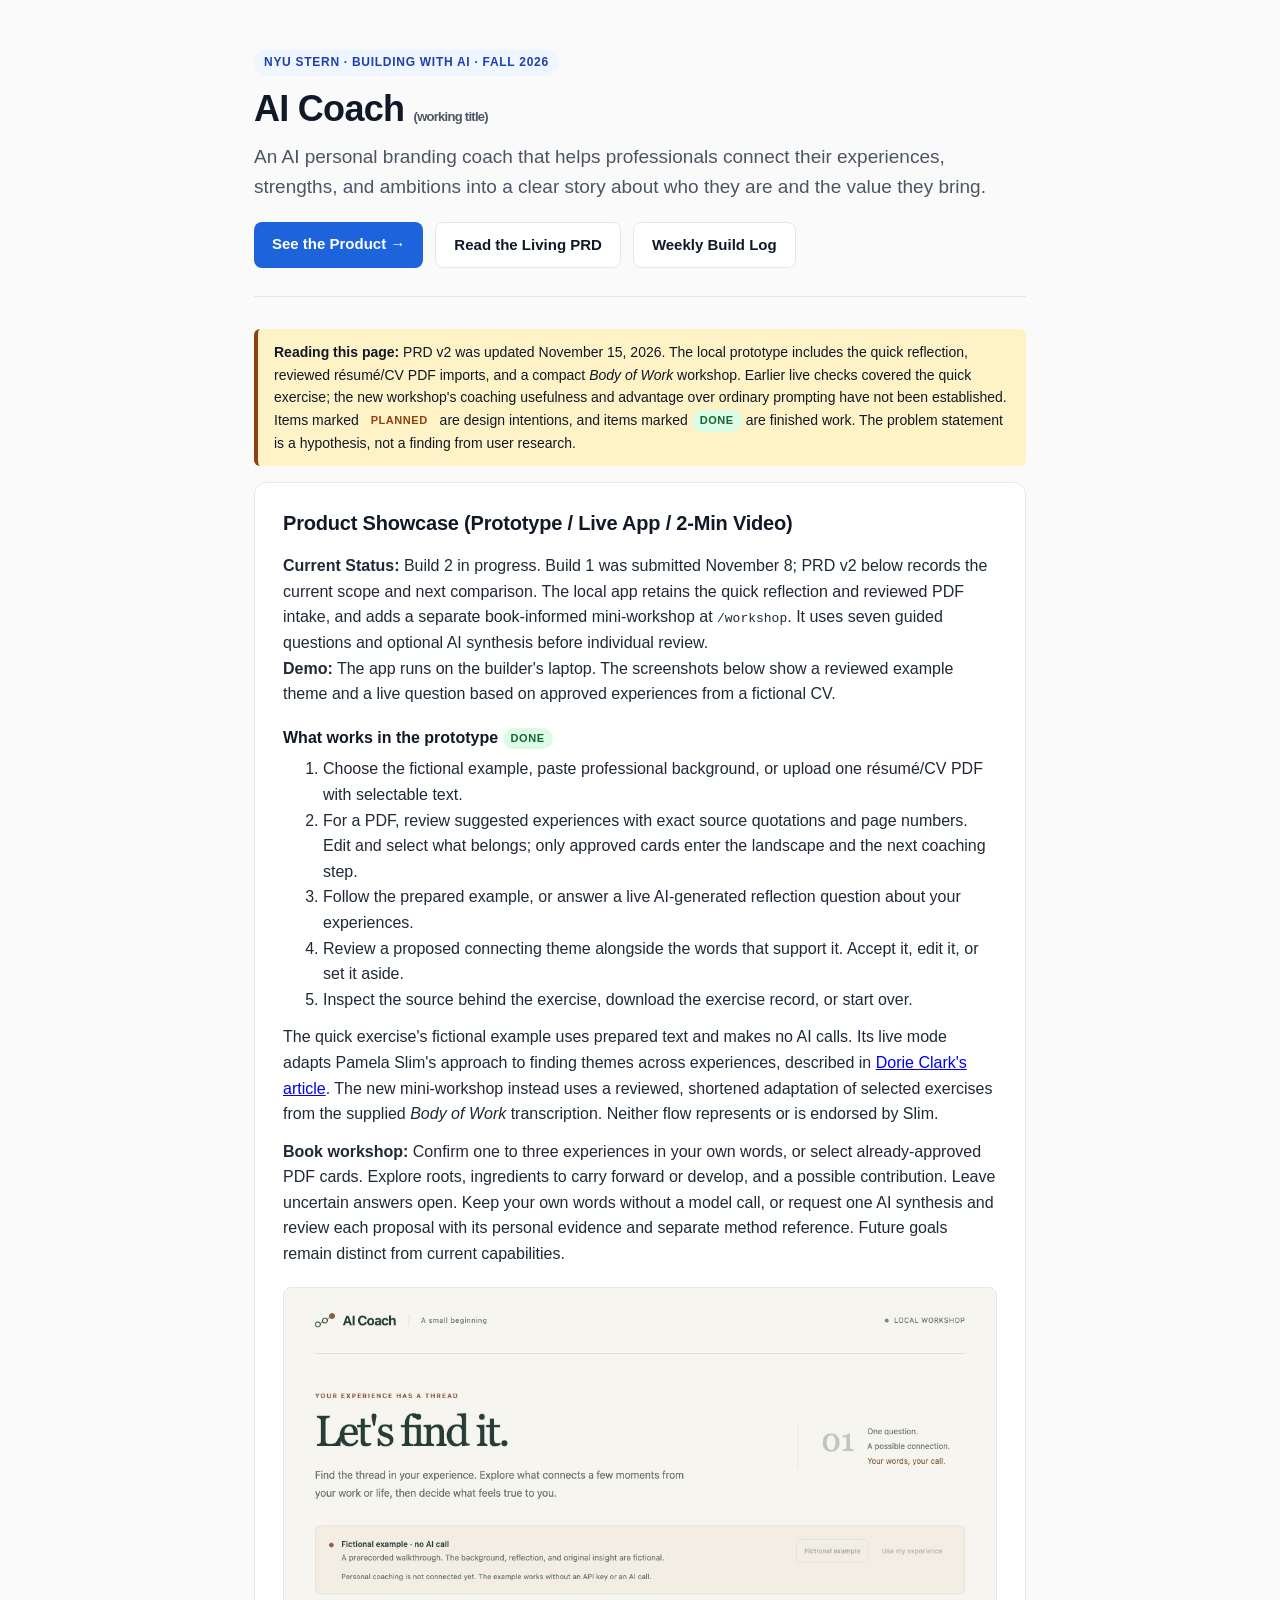
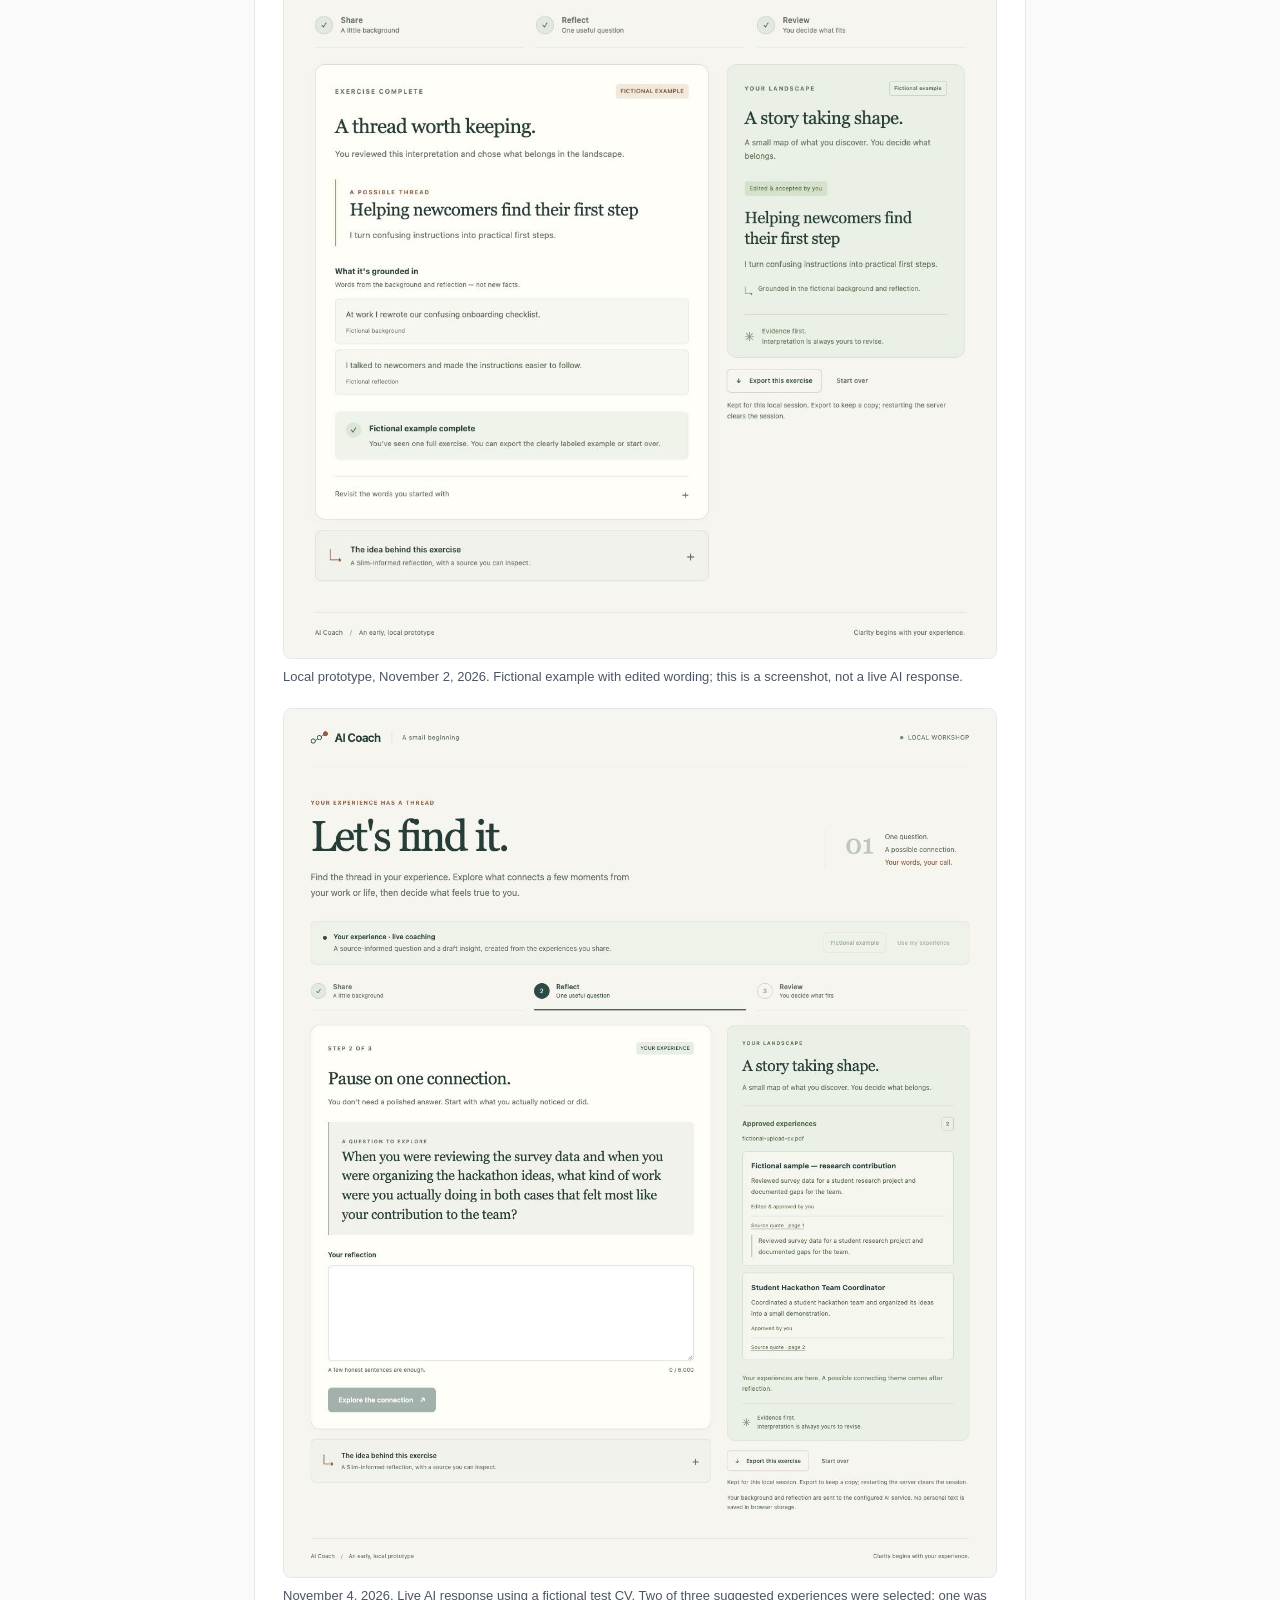
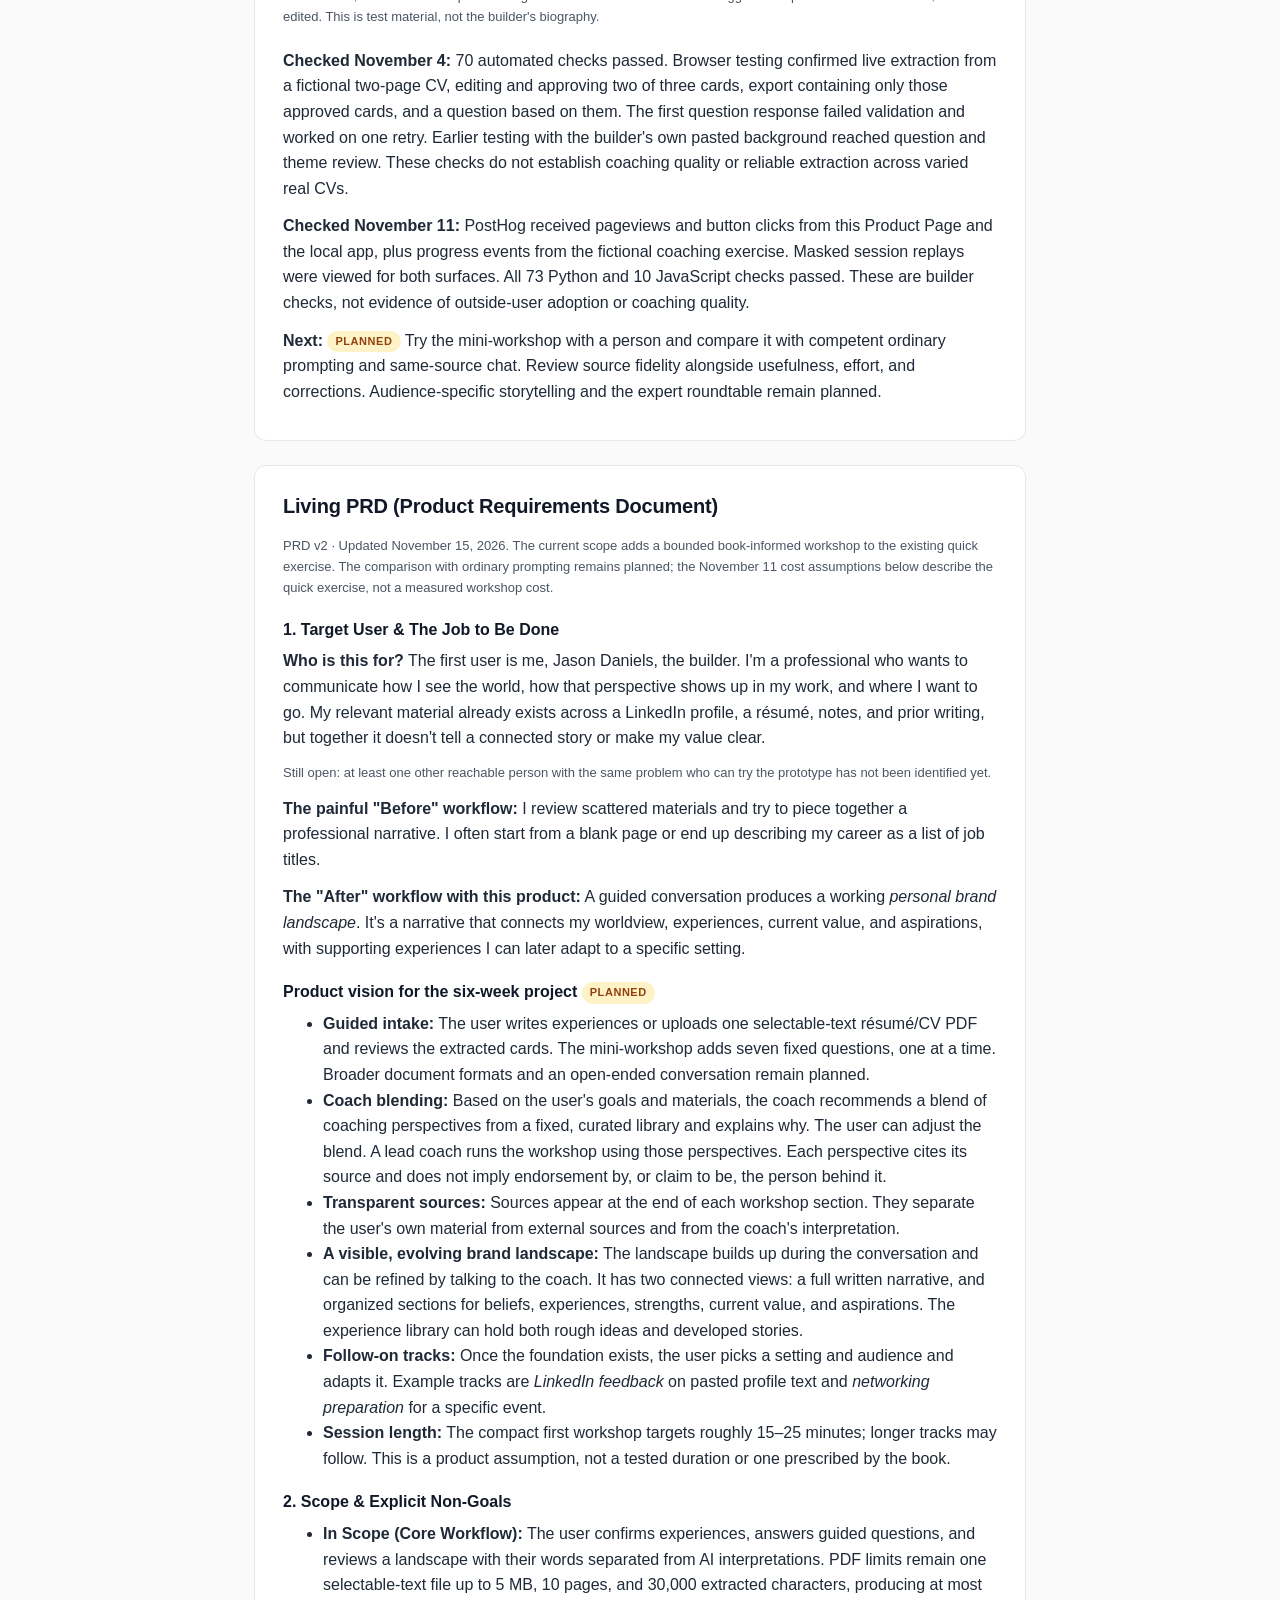
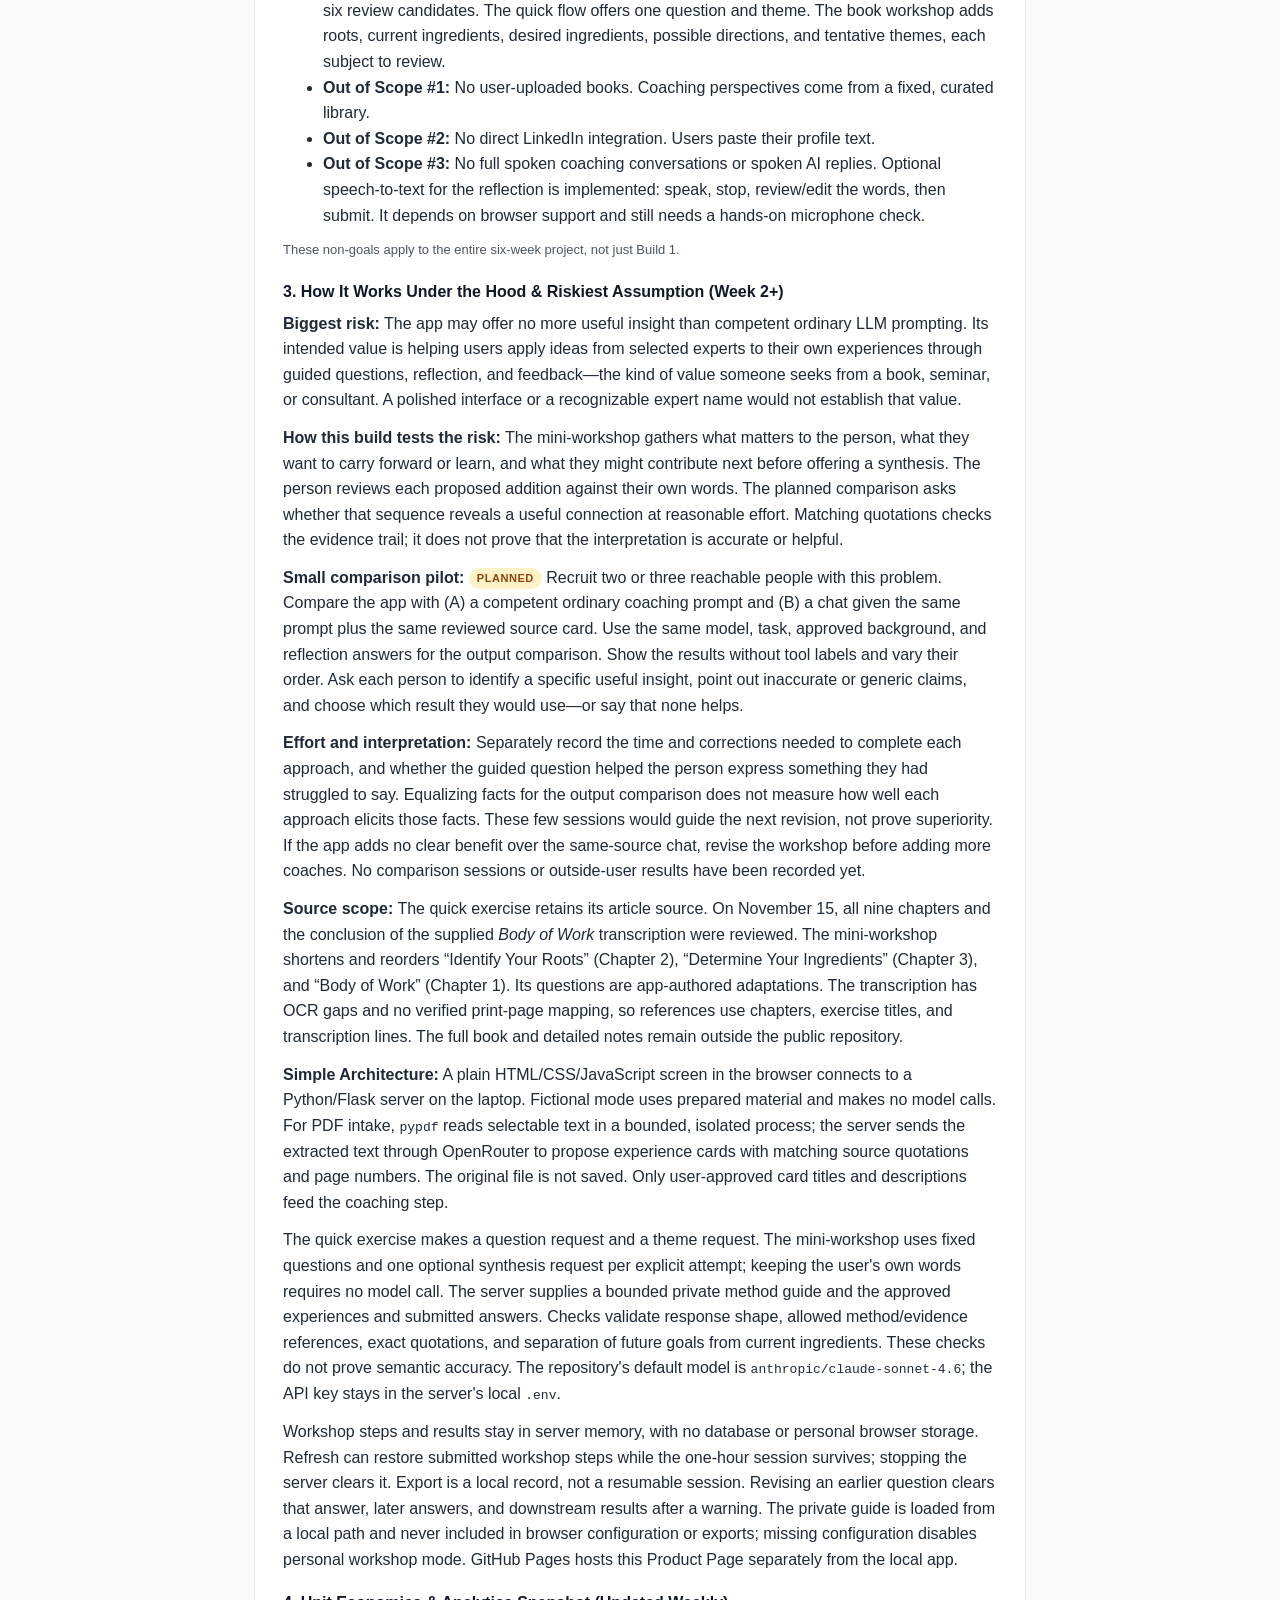
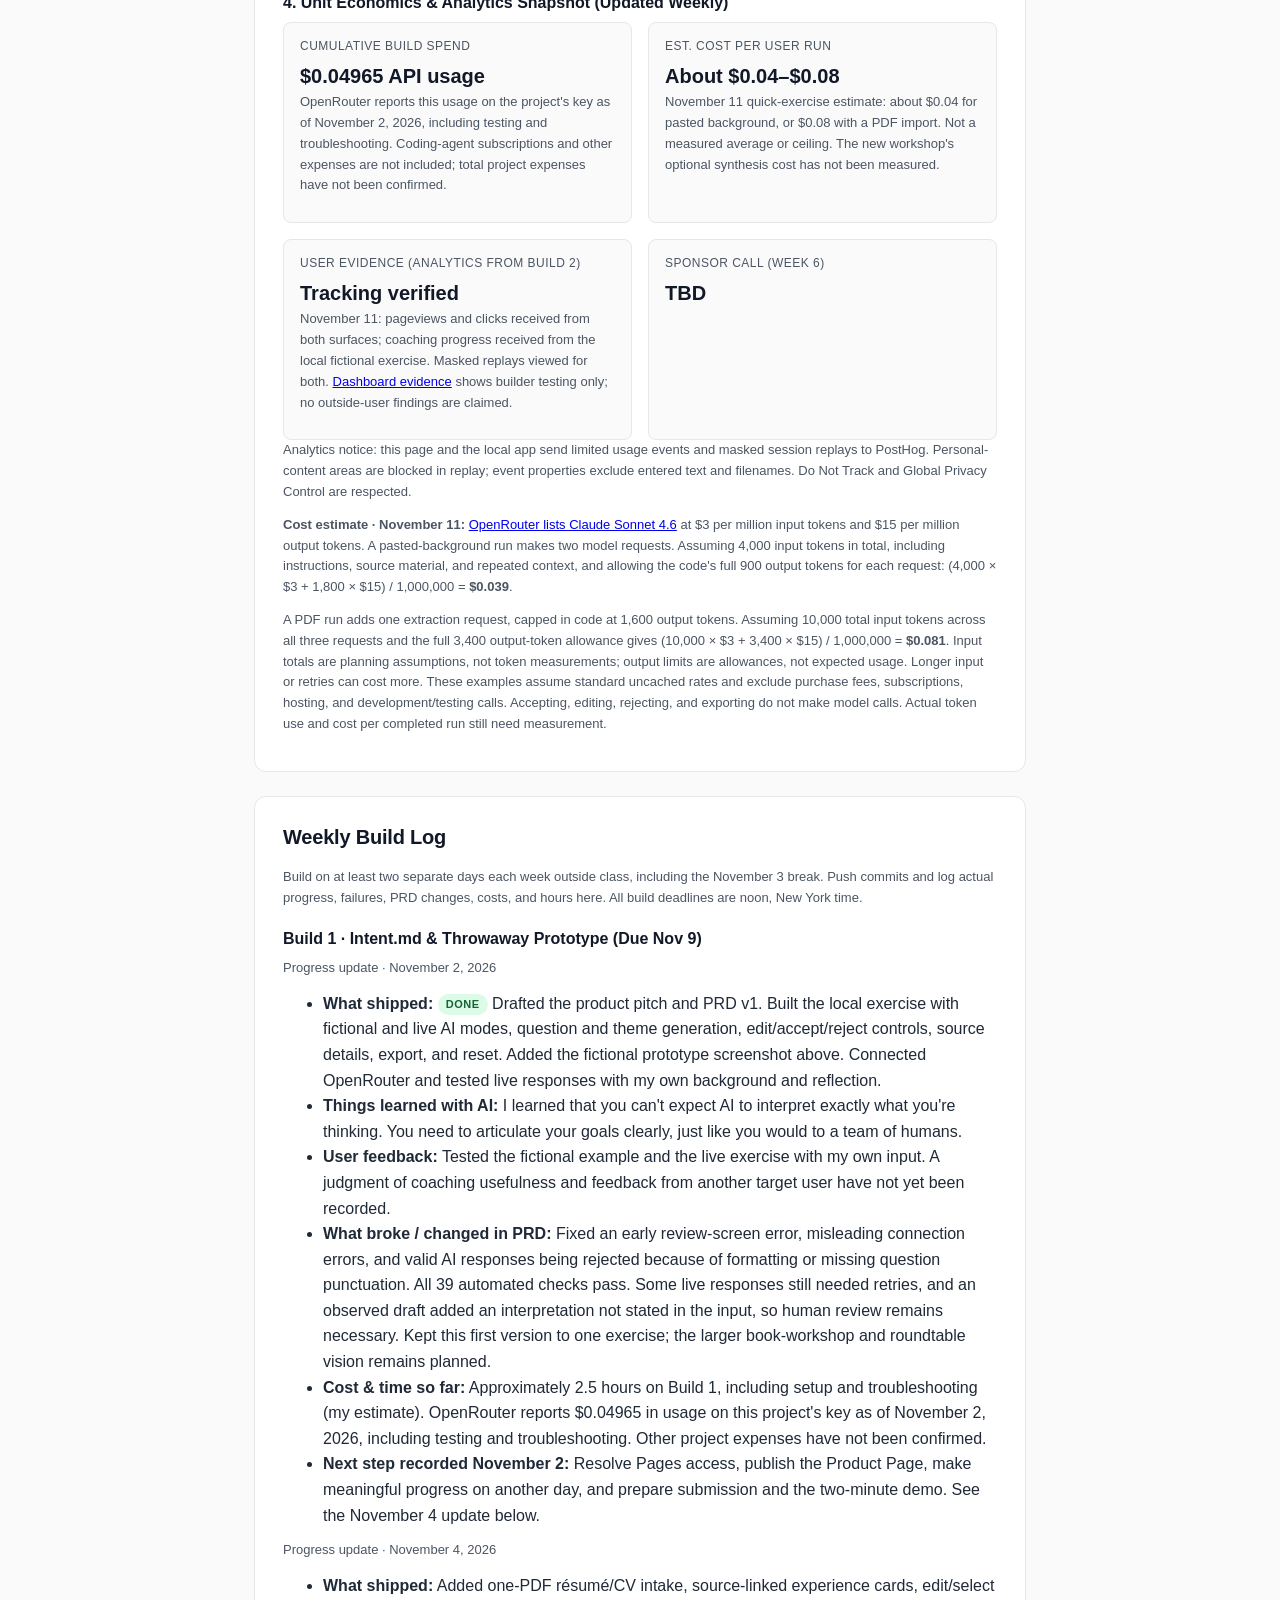
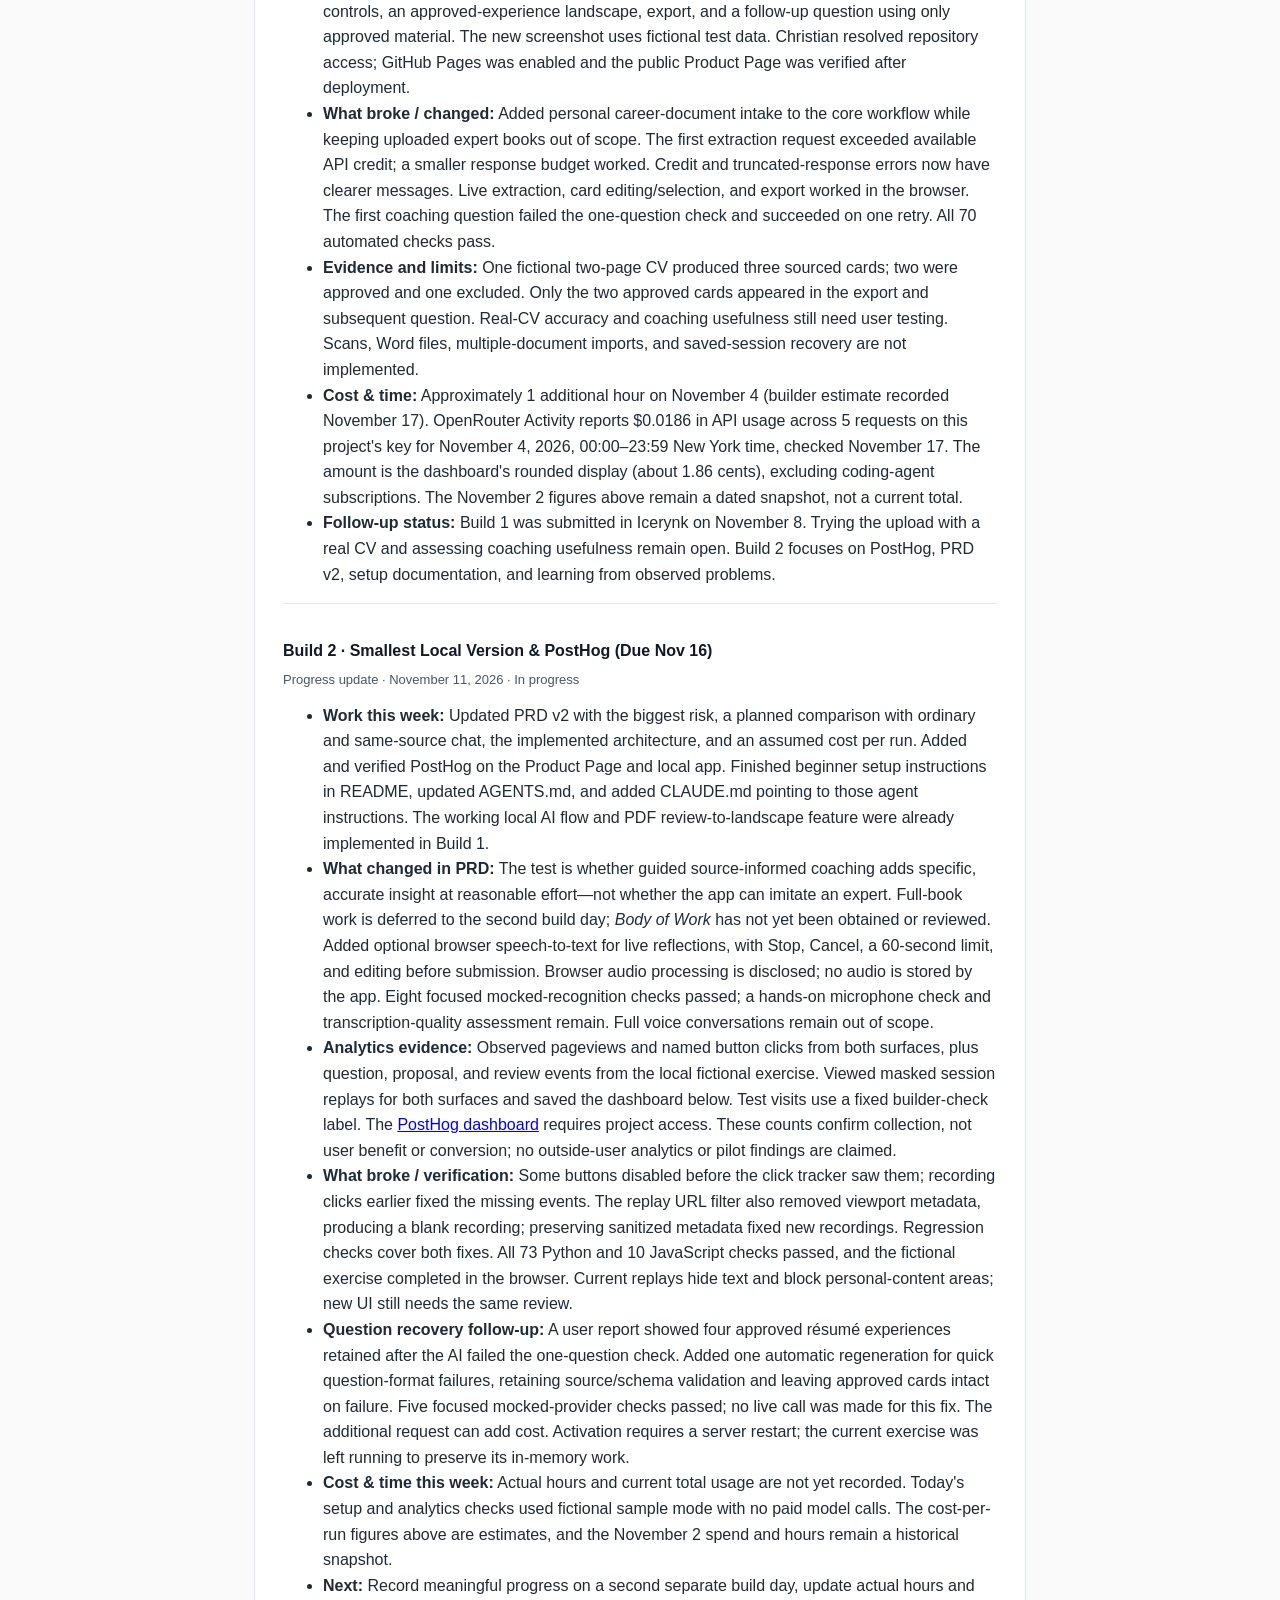
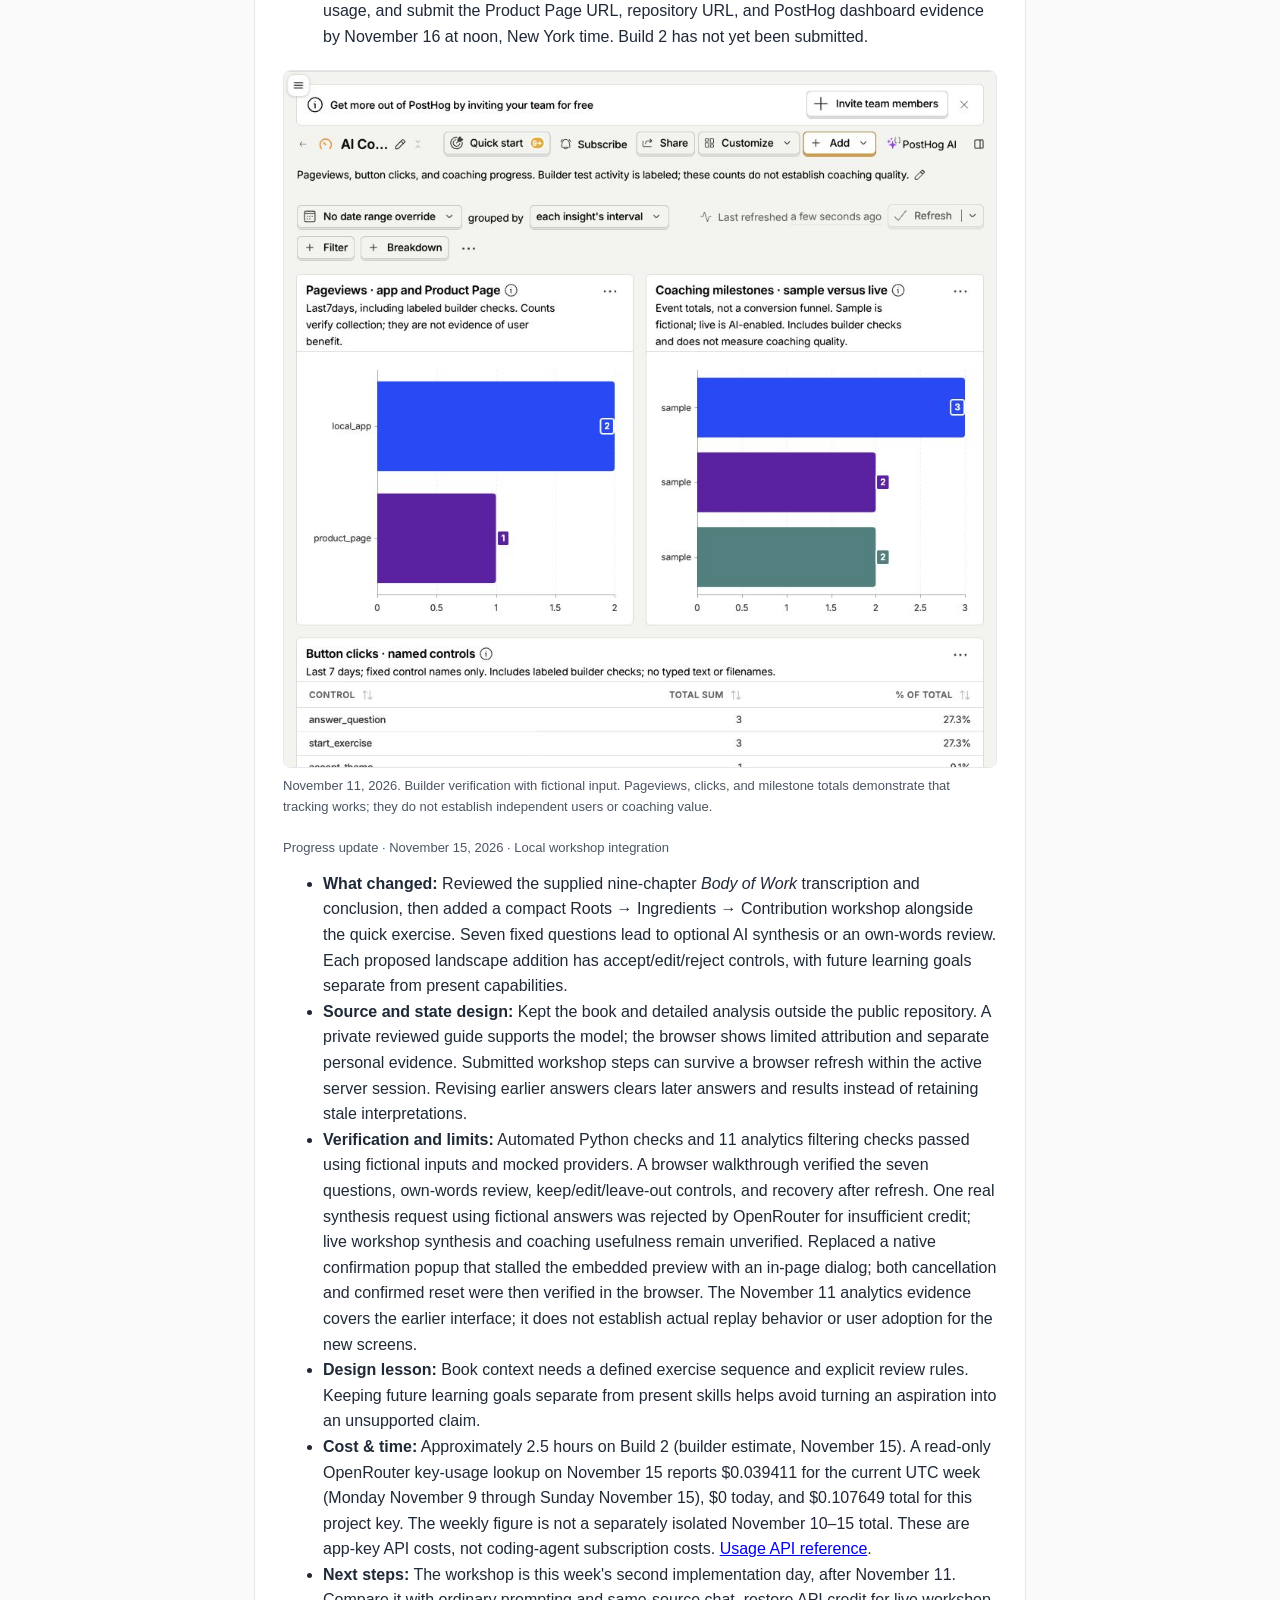
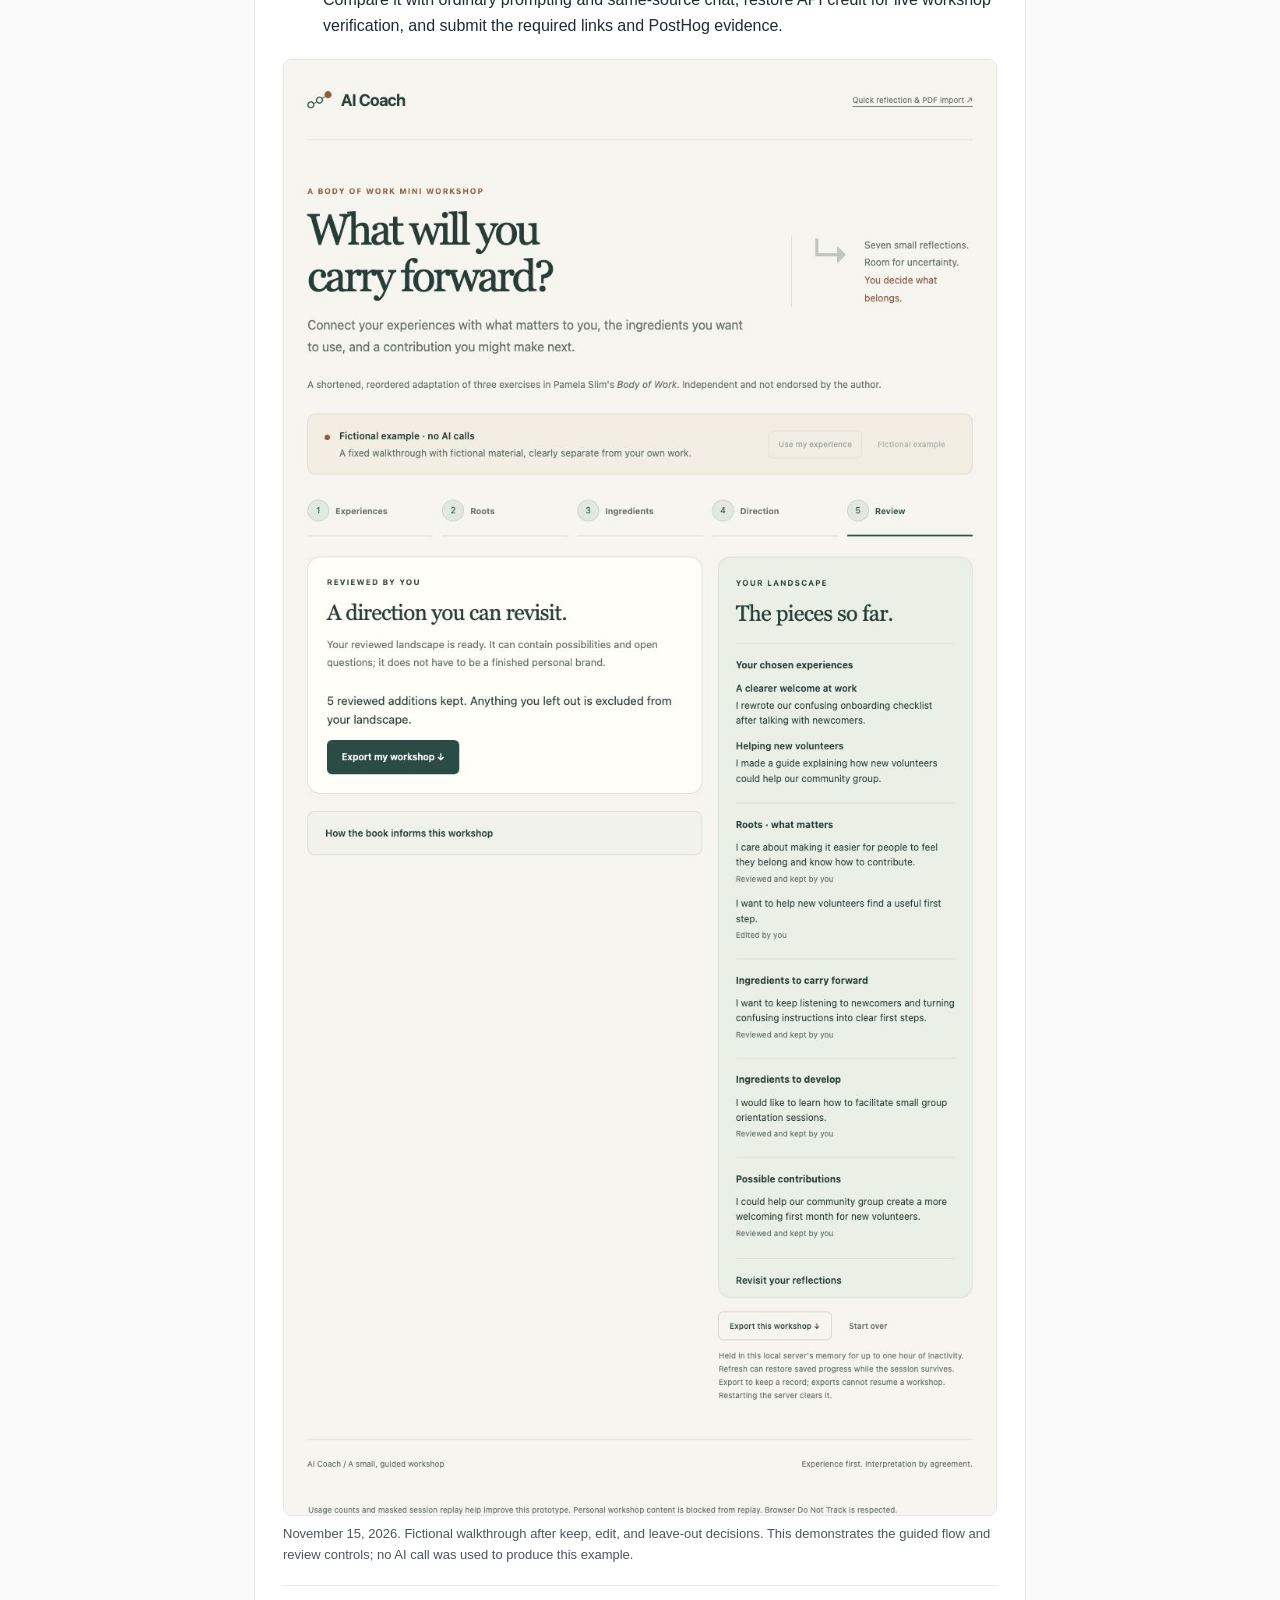
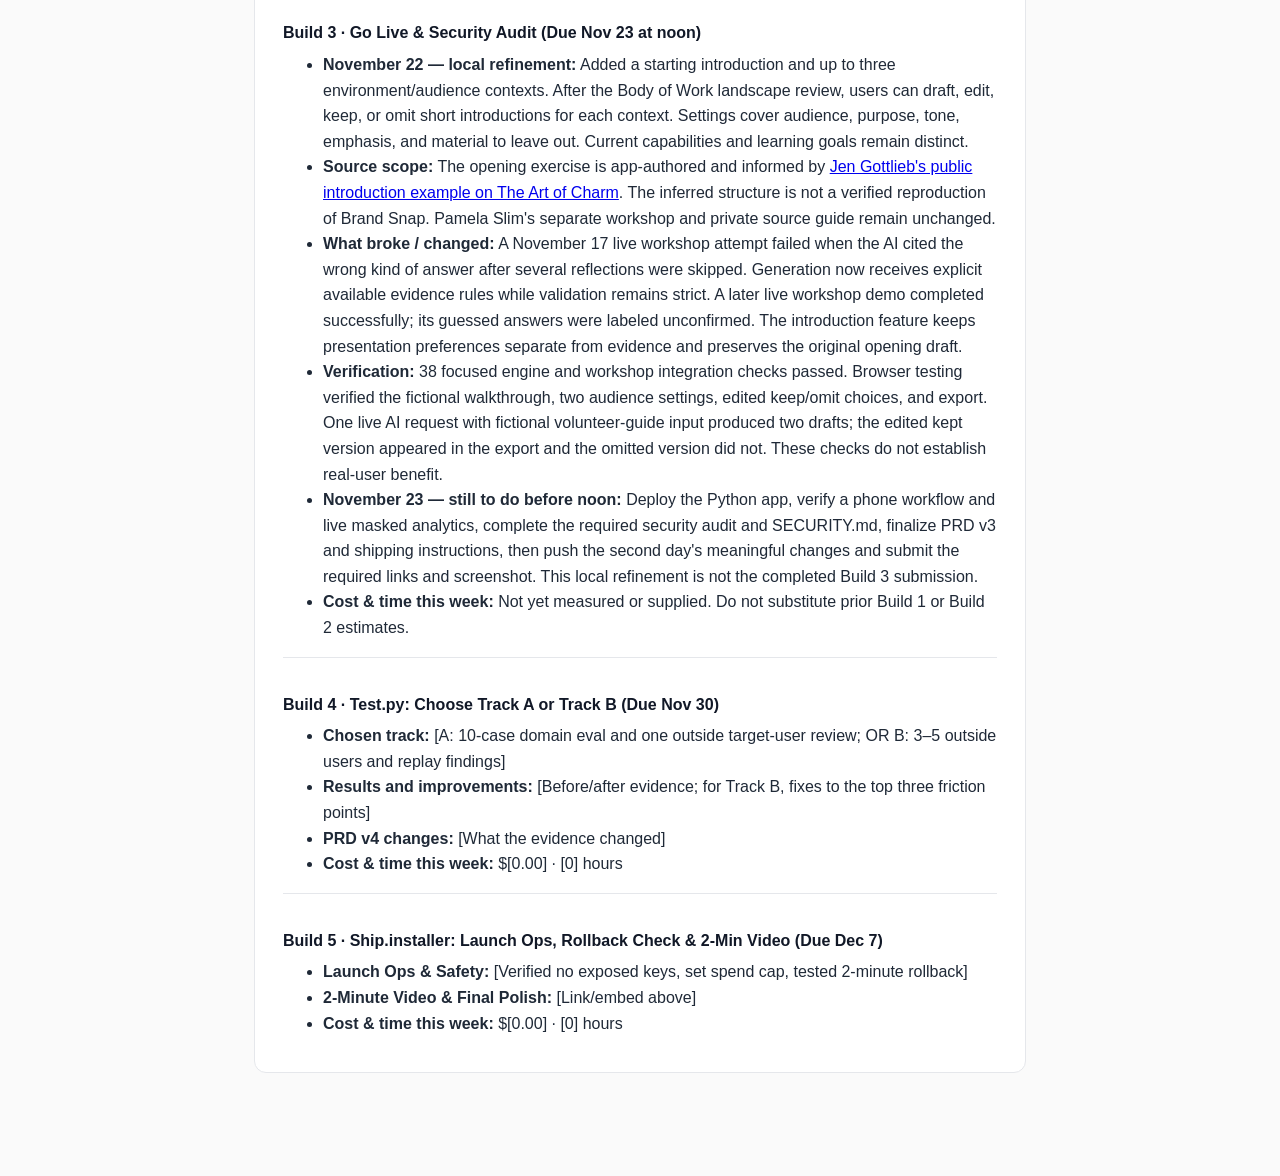
==== commit 1f74d77f: "Add audience-specific opening lines to the coaching workshop" ====
--- a/docs/index.html
+++ b/docs/index.html
@@ -363,11 +363,14 @@
       </div>
 
       <div class="log-entry">
-        <h3>Build 3 · Build.exe: The Core Workflow (Due Nov 23)</h3>
-        <ul>
-          <li><strong>What shipped:</strong> [End-to-end workflow working with real inputs + PostHog funnel events]</li>
-          <li><strong>What broke / changed in PRD:</strong> [Fill in]</li>
-          <li><strong>Cost & time this week:</strong> $[0.00] · [0] hours</li>
+        <h3>Build 3 · Go Live &amp; Security Audit (Due Nov 23 at noon)</h3>
+        <ul>
+          <li><strong>November 22 — local refinement:</strong> Added a starting introduction and up to three environment/audience contexts. After the Body of Work landscape review, users can draft, edit, keep, or omit short introductions for each context. Settings cover audience, purpose, tone, emphasis, and material to leave out. Current capabilities and learning goals remain distinct.</li>
+          <li><strong>Source scope:</strong> The opening exercise is app-authored and informed by <a href="https://theartofcharm.com/art-of-conversation/how-to-introduce-yourself-in-a-group/">Jen Gottlieb's public introduction example on The Art of Charm</a>. The inferred structure is not a verified reproduction of Brand Snap. Pamela Slim's separate workshop and private source guide remain unchanged.</li>
+          <li><strong>What broke / changed:</strong> A November 17 live workshop attempt failed when the AI cited the wrong kind of answer after several reflections were skipped. Generation now receives explicit available evidence rules while validation remains strict. A later live workshop demo completed successfully; its guessed answers were labeled unconfirmed. The introduction feature keeps presentation preferences separate from evidence and preserves the original opening draft.</li>
+          <li><strong>Verification:</strong> 38 focused engine and workshop integration checks passed. Browser testing verified the fictional walkthrough, two audience settings, edited keep/omit choices, and export. One live AI request with fictional volunteer-guide input produced two drafts; the edited kept version appeared in the export and the omitted version did not. These checks do not establish real-user benefit.</li>
+          <li><strong>November 23 — still to do before noon:</strong> Deploy the Python app, verify a phone workflow and live masked analytics, complete the required security audit and SECURITY.md, finalize PRD v3 and shipping instructions, then push the second day's meaningful changes and submit the required links and screenshot. This local refinement is not the completed Build 3 submission.</li>
+          <li><strong>Cost &amp; time this week:</strong> Not yet measured or supplied. Do not substitute prior Build 1 or Build 2 estimates.</li>
         </ul>
       </div>
 
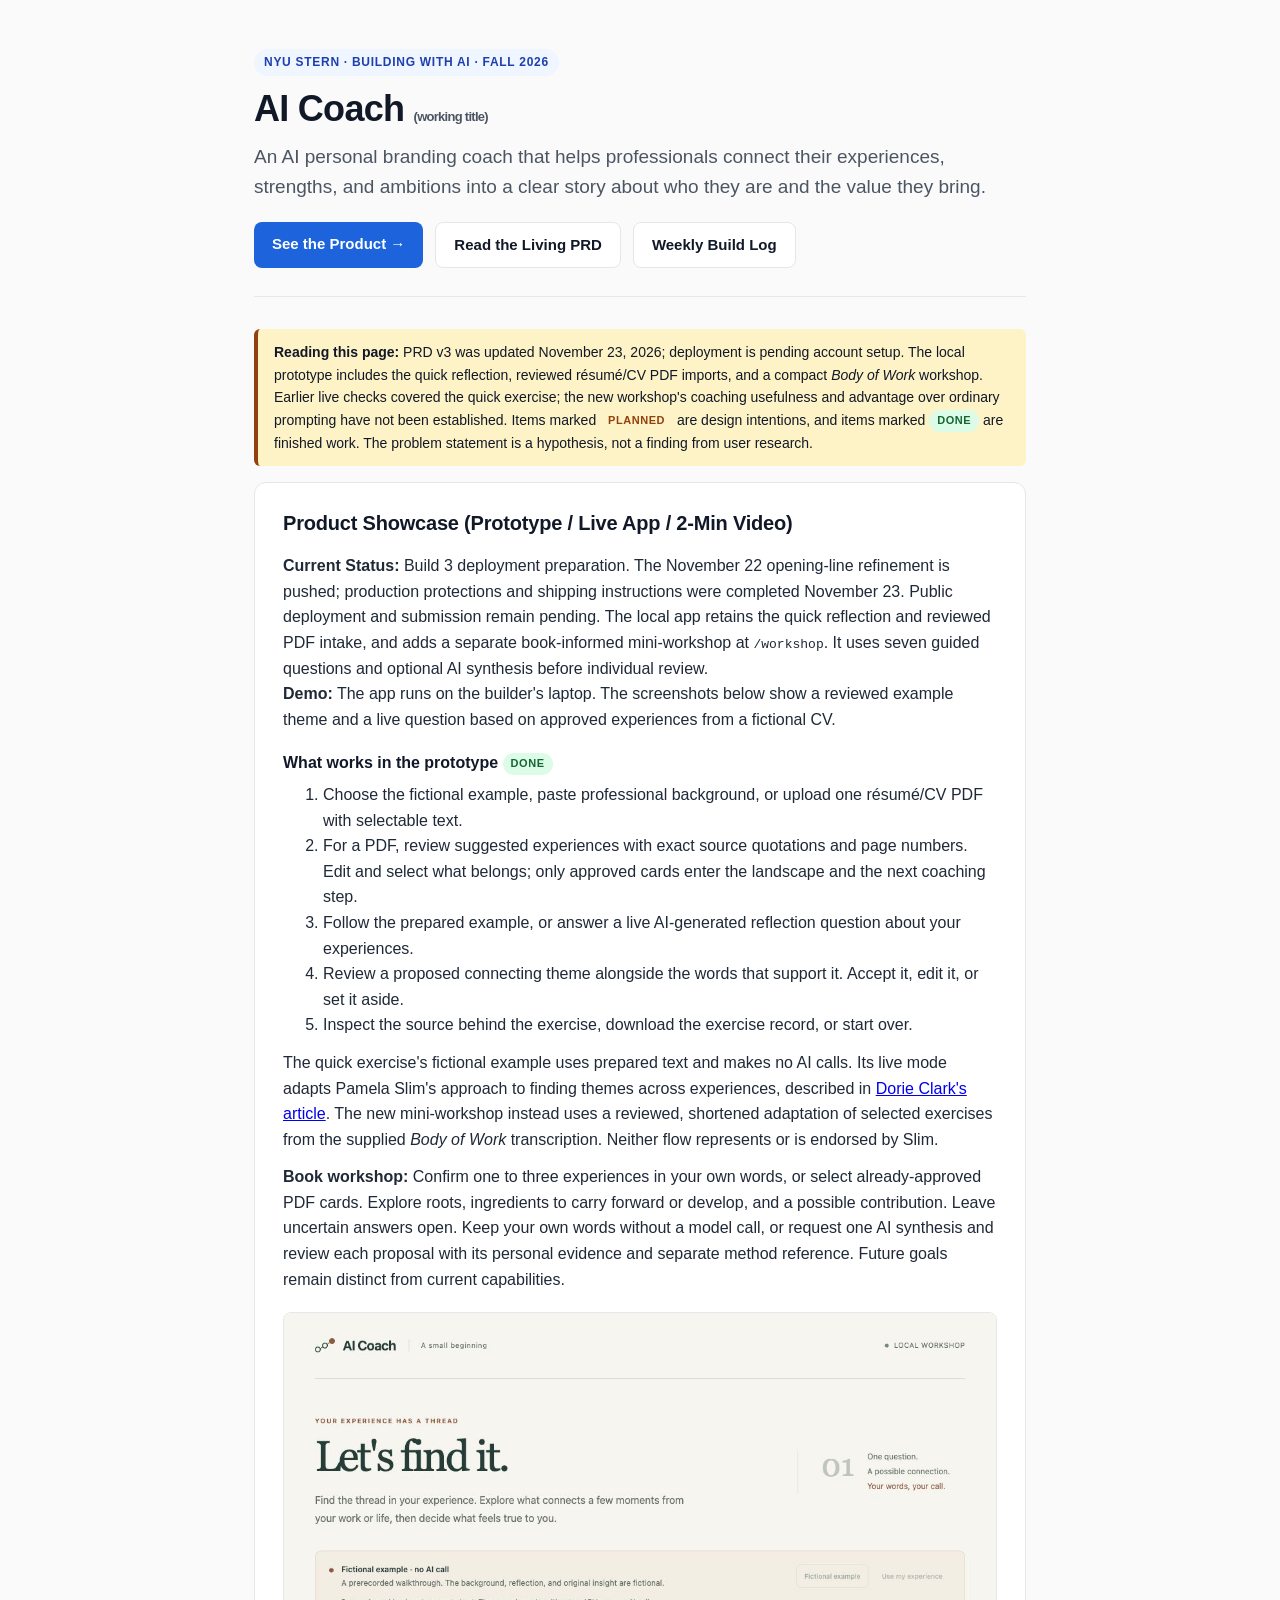
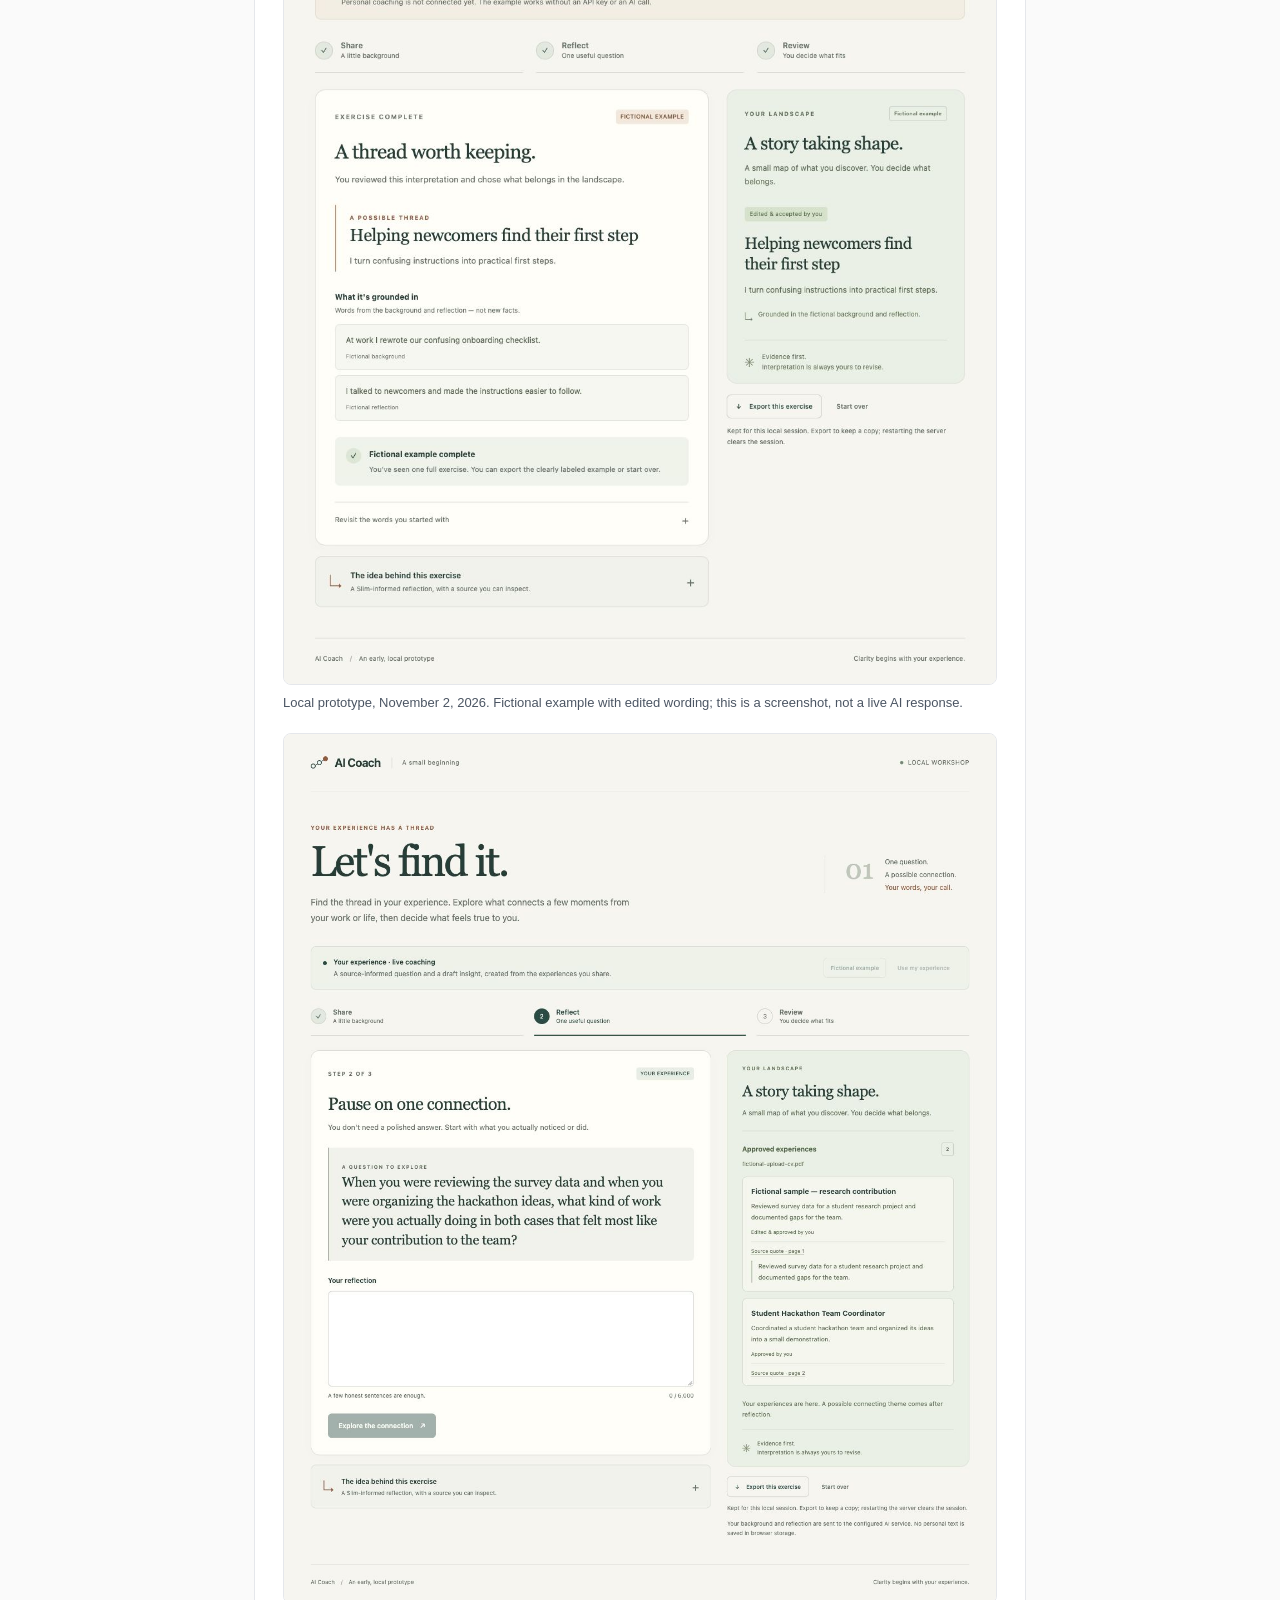
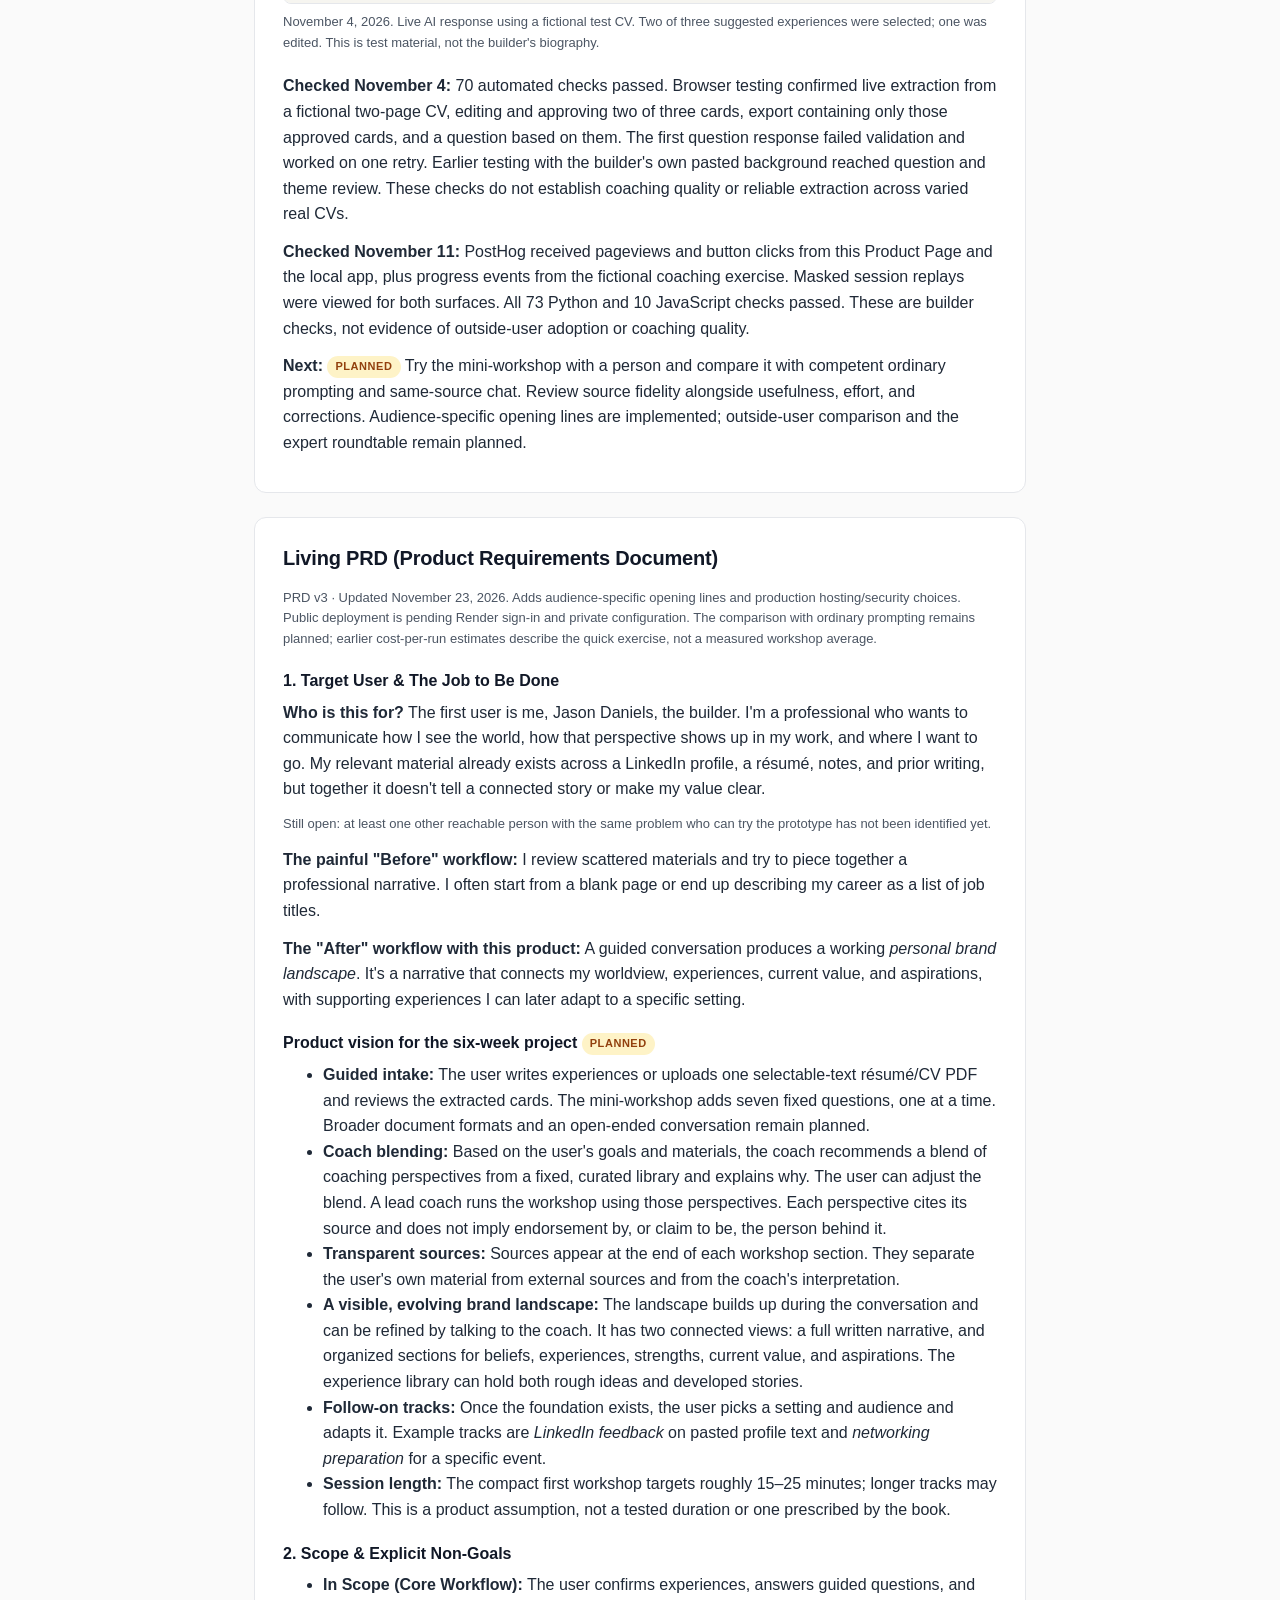
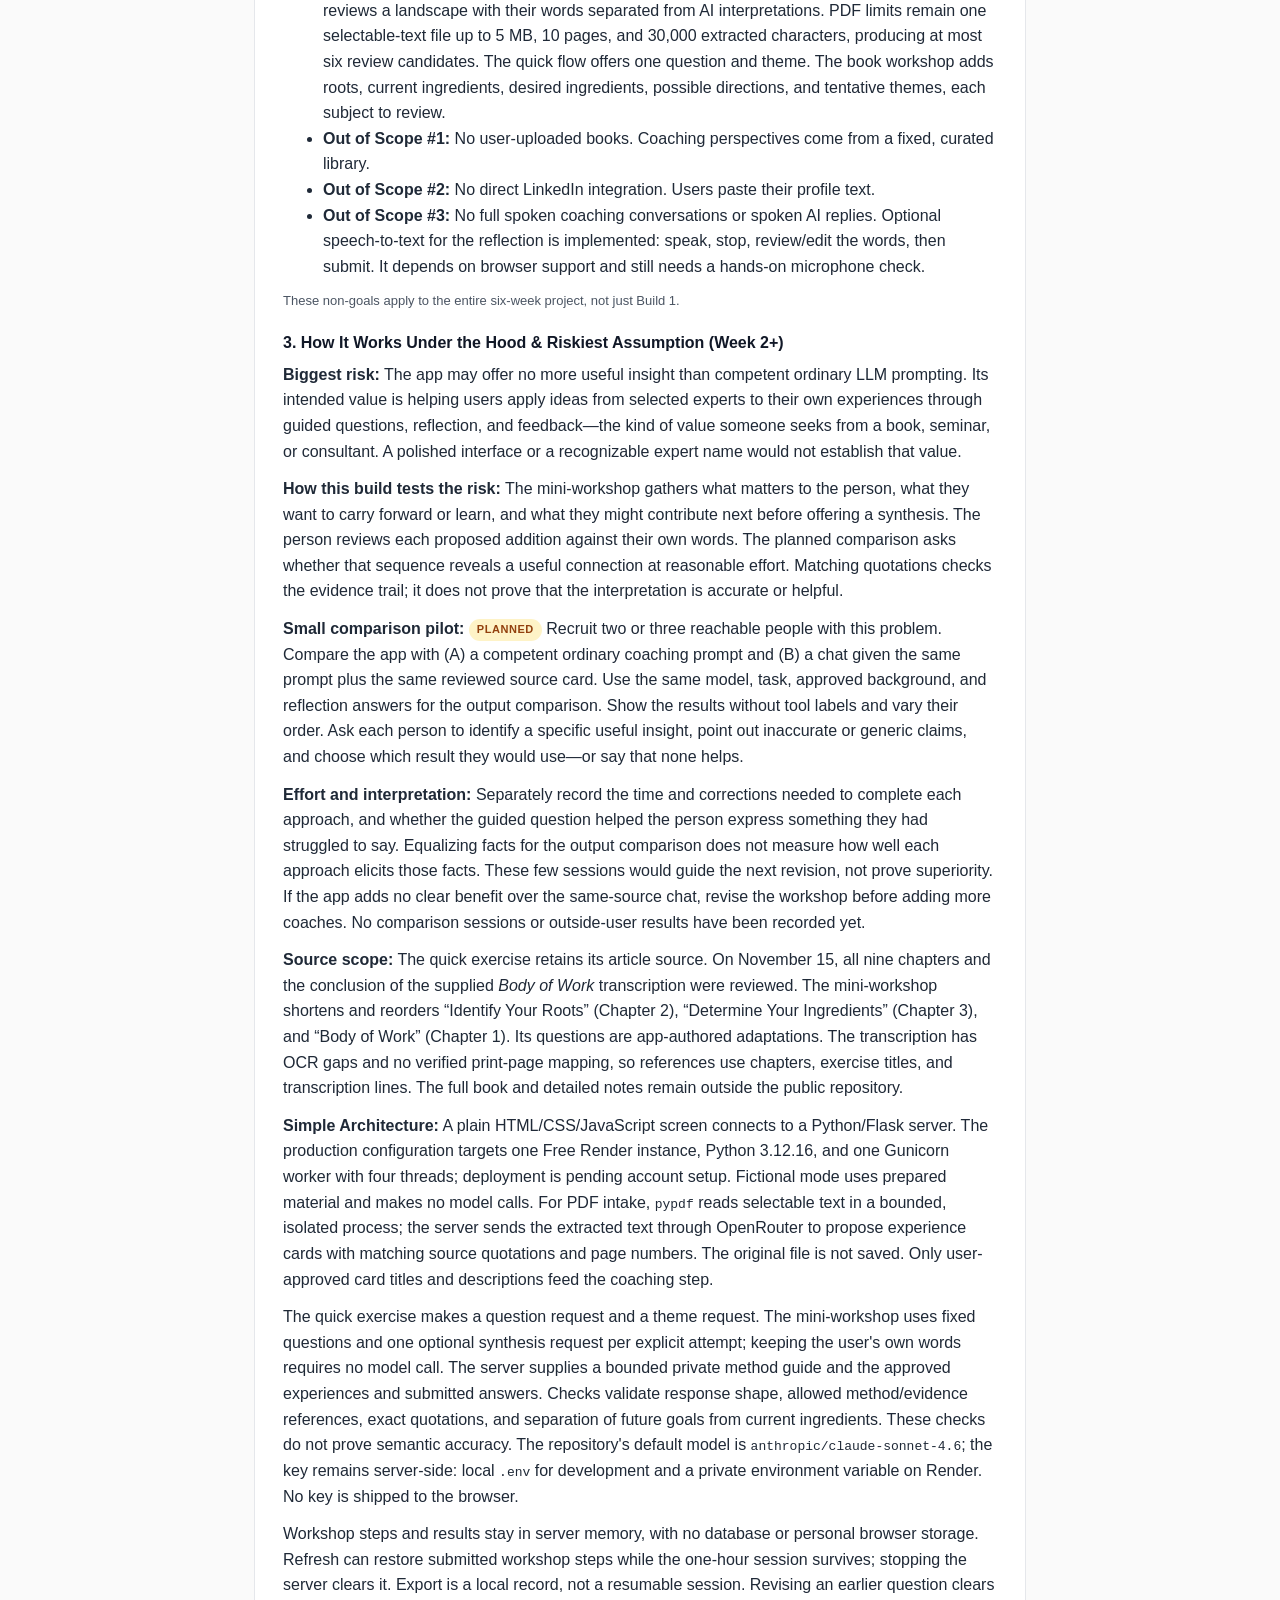
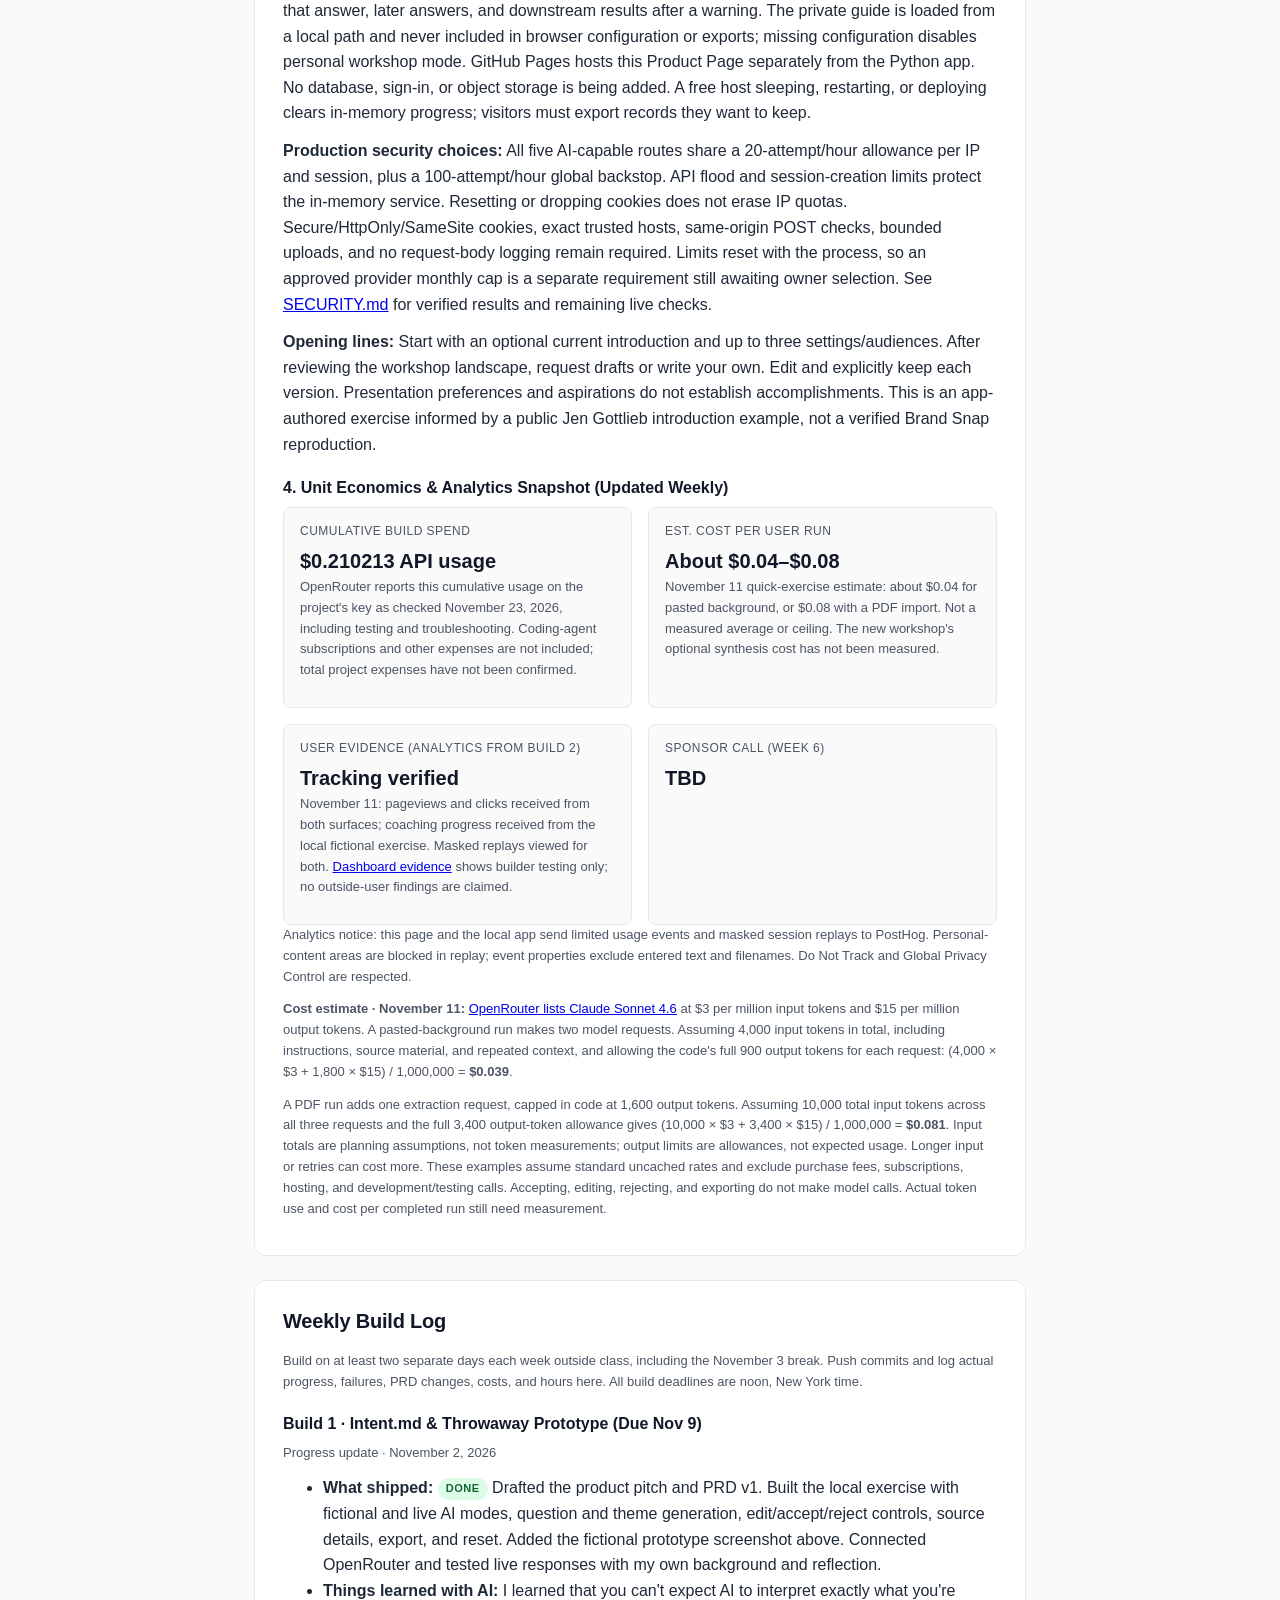
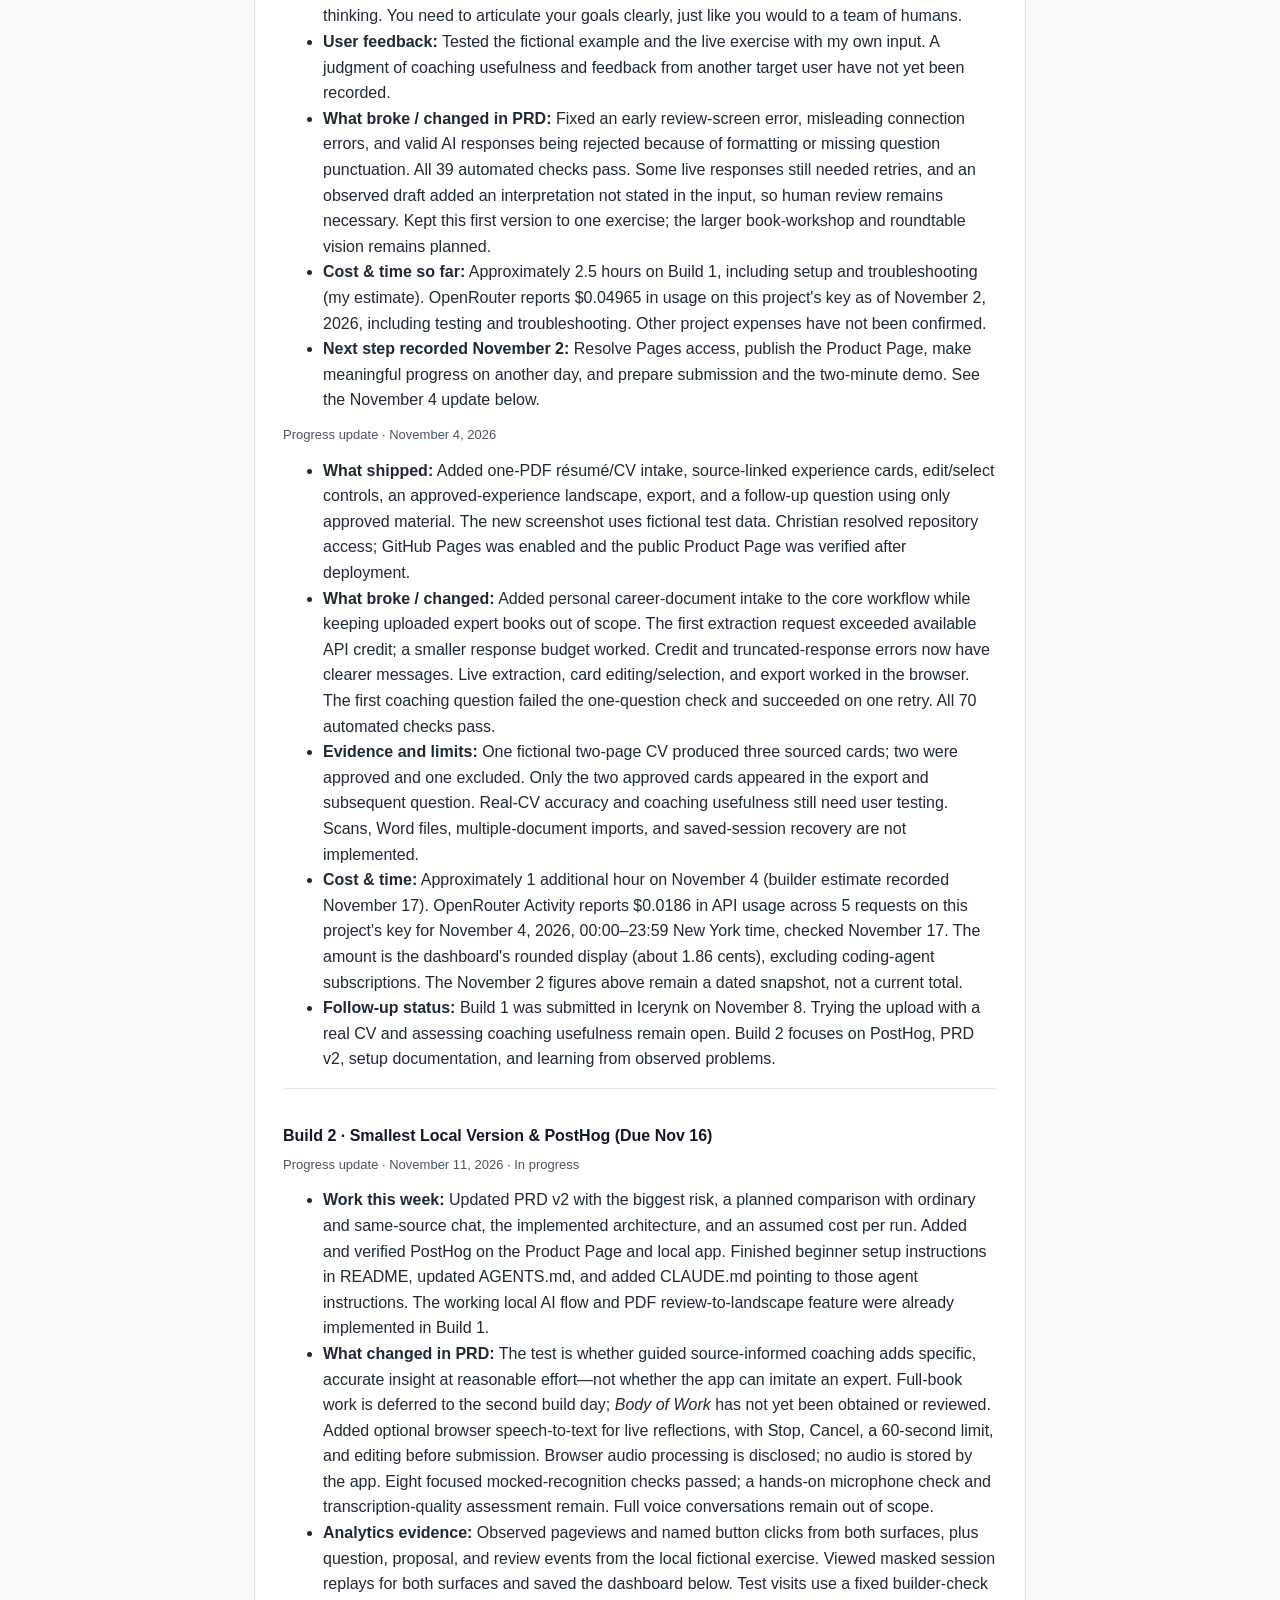
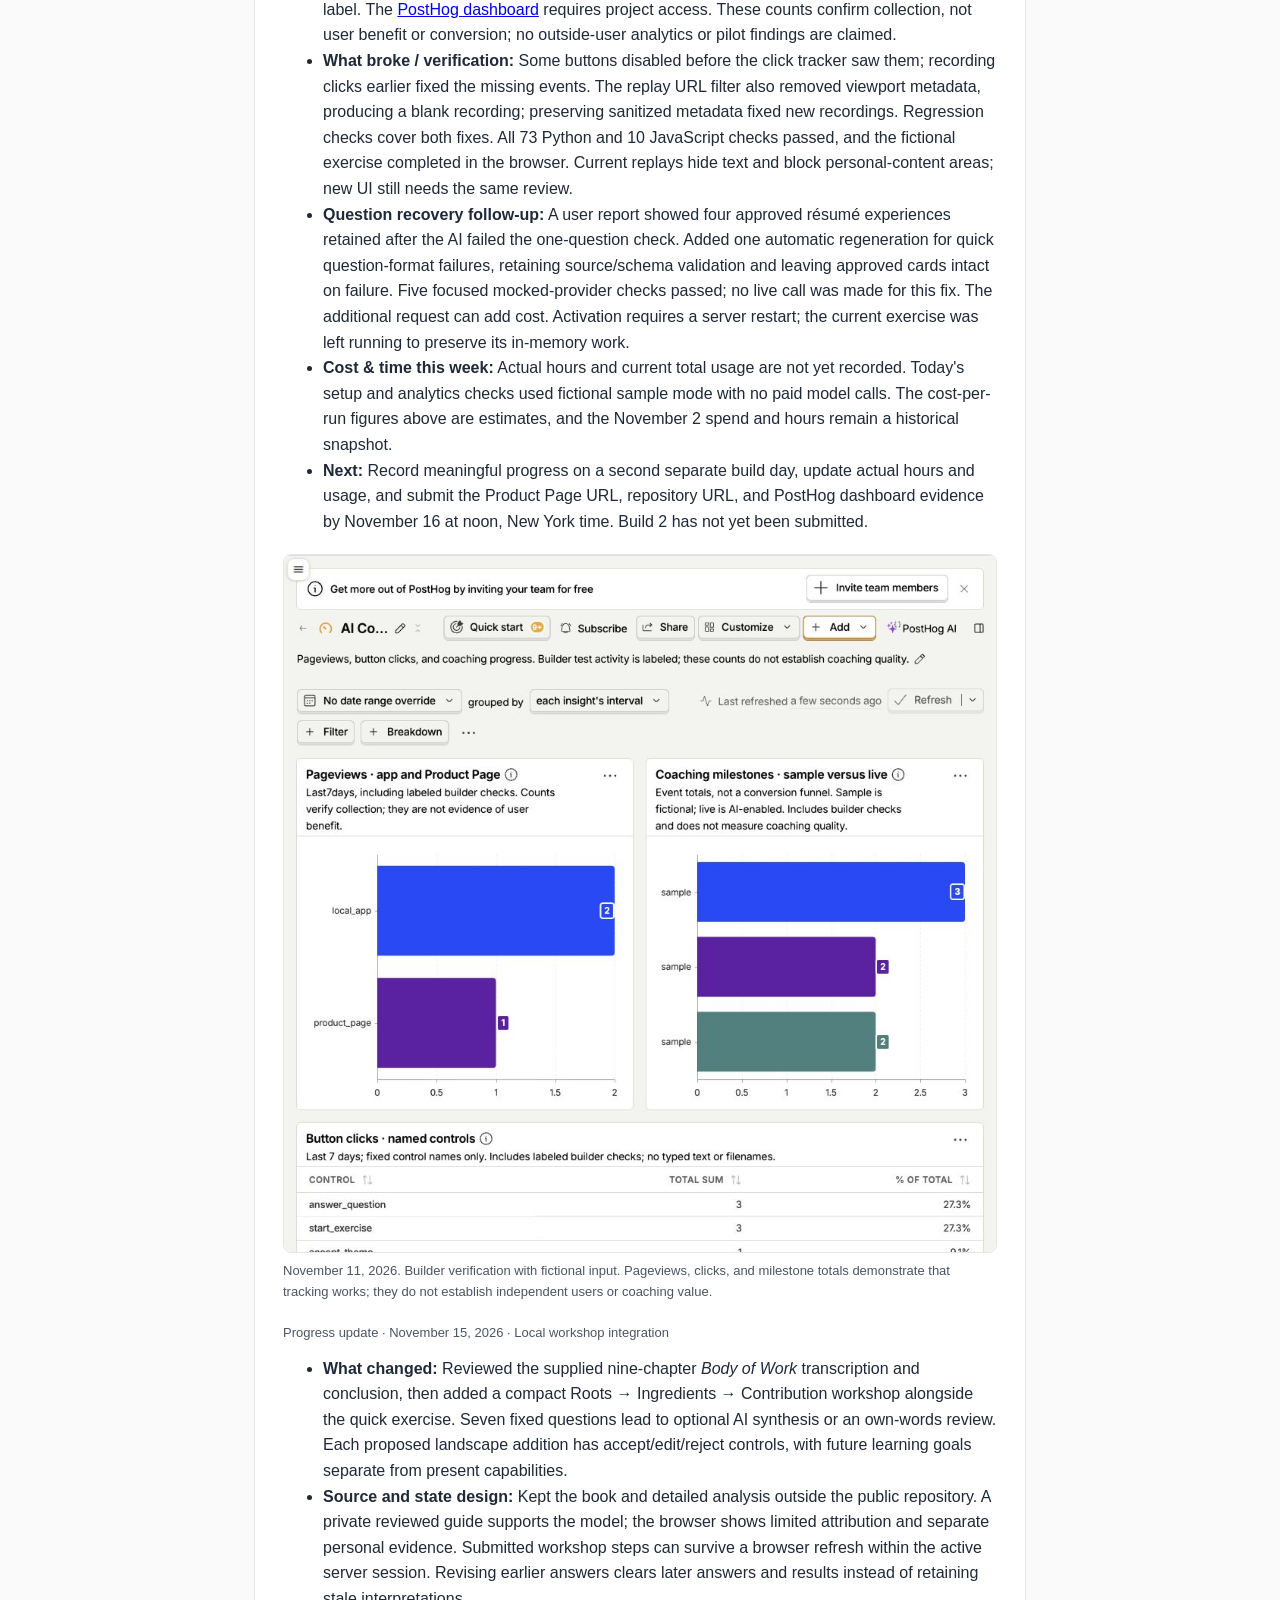
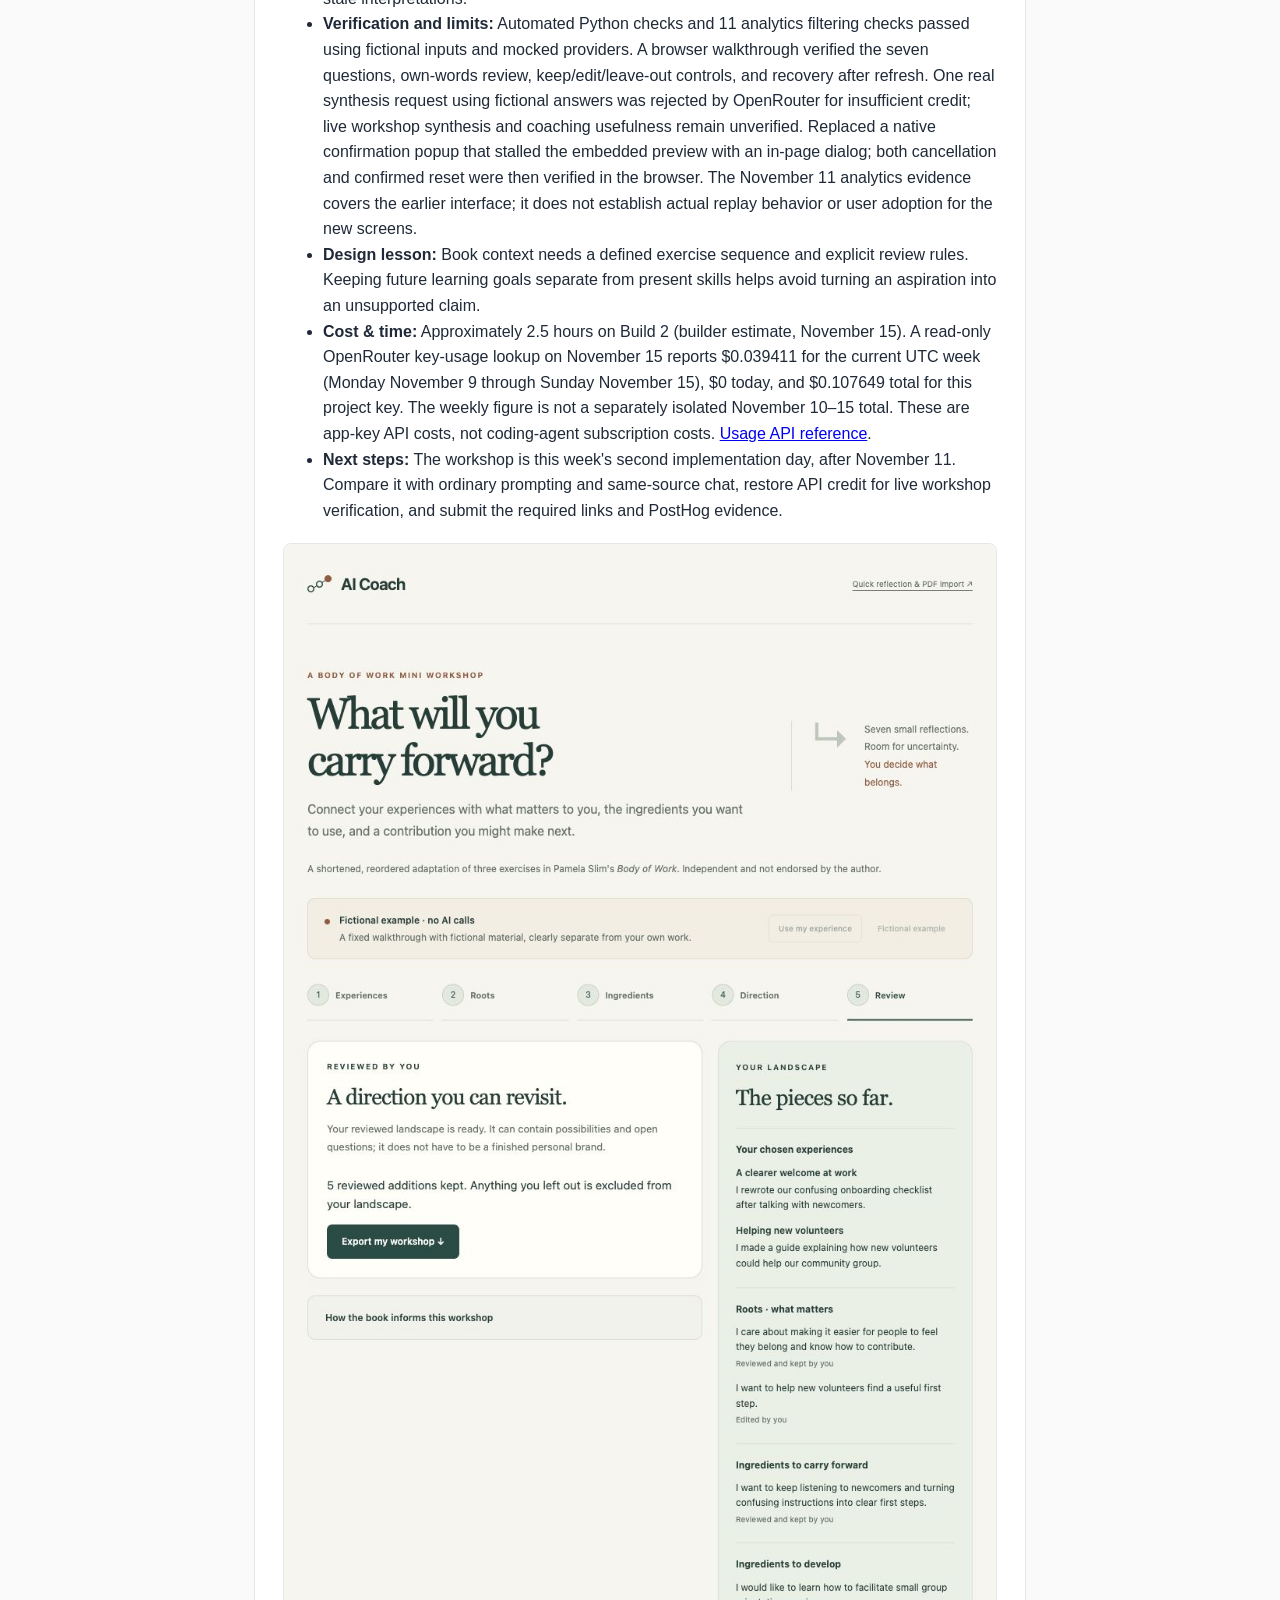
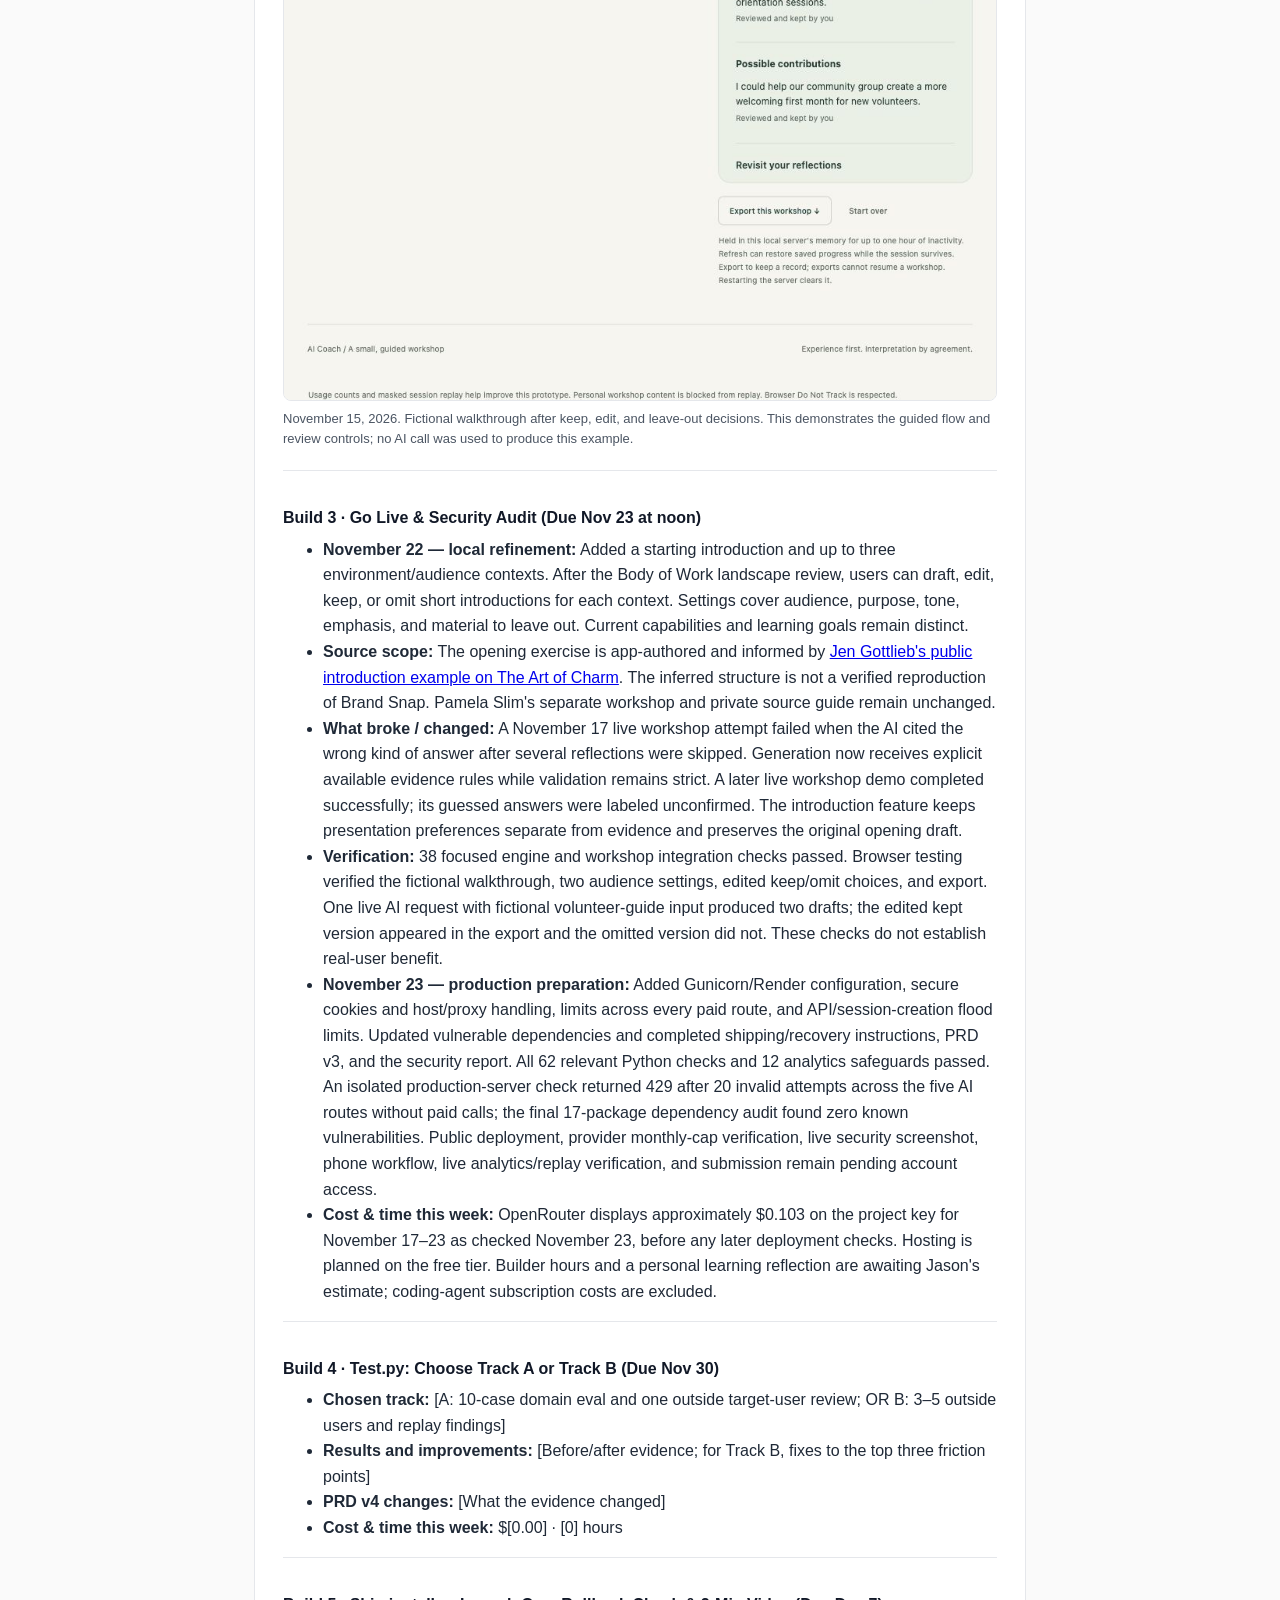
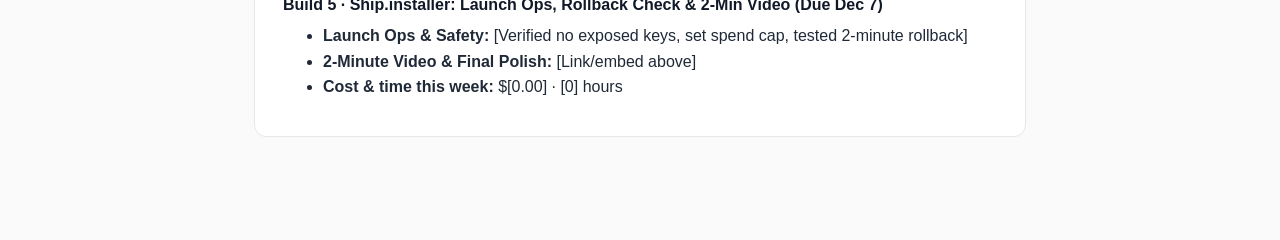
==== commit 53487788: "Prepare public deployment with rate limits and security audit" ====
--- a/docs/index.html
+++ b/docs/index.html
@@ -194,7 +194,7 @@
     </header>
 
     <div class="callout">
-      <strong>Reading this page:</strong> PRD v2 was updated November 15, 2026. The local prototype includes the quick reflection, reviewed résumé/CV PDF imports, and a compact <em>Body of Work</em> workshop. Earlier live checks covered the quick exercise; the new workshop's coaching usefulness and advantage over ordinary prompting have not been established. Items marked
+      <strong>Reading this page:</strong> PRD v3 was updated November 23, 2026; deployment is pending account setup. The local prototype includes the quick reflection, reviewed résumé/CV PDF imports, and a compact <em>Body of Work</em> workshop. Earlier live checks covered the quick exercise; the new workshop's coaching usefulness and advantage over ordinary prompting have not been established. Items marked
       <span class="status status-planned">Planned</span> are design intentions, and items marked
       <span class="status status-done">Done</span> are finished work. The problem statement is a hypothesis, not a finding from user research.
     </div>
@@ -203,7 +203,7 @@
     <section id="live-demo">
       <h2>Product Showcase (Prototype / Live App / 2-Min Video)</h2>
       <p>
-        <strong>Current Status:</strong> Build 2 in progress. Build 1 was submitted November 8; PRD v2 below records the current scope and next comparison. The local app retains the quick reflection and reviewed PDF intake, and adds a separate book-informed mini-workshop at <code>/workshop</code>. It uses seven guided questions and optional AI synthesis before individual review.<br />
+        <strong>Current Status:</strong> Build 3 deployment preparation. The November 22 opening-line refinement is pushed; production protections and shipping instructions were completed November 23. Public deployment and submission remain pending. The local app retains the quick reflection and reviewed PDF intake, and adds a separate book-informed mini-workshop at <code>/workshop</code>. It uses seven guided questions and optional AI synthesis before individual review.<br />
         <strong>Demo:</strong> The app runs on the builder's laptop. The screenshots below show a reviewed example theme and a live question based on approved experiences from a fictional CV.
       </p>
 
@@ -231,13 +231,13 @@
       </figure>
       <p><strong>Checked November 4:</strong> 70 automated checks passed. Browser testing confirmed live extraction from a fictional two-page CV, editing and approving two of three cards, export containing only those approved cards, and a question based on them. The first question response failed validation and worked on one retry. Earlier testing with the builder's own pasted background reached question and theme review. These checks do not establish coaching quality or reliable extraction across varied real CVs.</p>
       <p><strong>Checked November 11:</strong> PostHog received pageviews and button clicks from this Product Page and the local app, plus progress events from the fictional coaching exercise. Masked session replays were viewed for both surfaces. All 73 Python and 10 JavaScript checks passed. These are builder checks, not evidence of outside-user adoption or coaching quality.</p>
-      <p><strong>Next:</strong> <span class="status status-planned">Planned</span> Try the mini-workshop with a person and compare it with competent ordinary prompting and same-source chat. Review source fidelity alongside usefulness, effort, and corrections. Audience-specific storytelling and the expert roundtable remain planned.</p>
+      <p><strong>Next:</strong> <span class="status status-planned">Planned</span> Try the mini-workshop with a person and compare it with competent ordinary prompting and same-source chat. Review source fidelity alongside usefulness, effort, and corrections. Audience-specific opening lines are implemented; outside-user comparison and the expert roundtable remain planned.</p>
     </section>
 
     <!-- LIVING PRD (Updated every week!) -->
     <section id="prd">
       <h2>Living PRD (Product Requirements Document)</h2>
-      <p class="meta">PRD v2 · Updated November 15, 2026. The current scope adds a bounded book-informed workshop to the existing quick exercise. The comparison with ordinary prompting remains planned; the November 11 cost assumptions below describe the quick exercise, not a measured workshop cost.</p>
+      <p class="meta">PRD v3 · Updated November 23, 2026. Adds audience-specific opening lines and production hosting/security choices. Public deployment is pending Render sign-in and private configuration. The comparison with ordinary prompting remains planned; earlier cost-per-run estimates describe the quick exercise, not a measured workshop average.</p>
 
       <h3>1. Target User & The Job to Be Done</h3>
       <p><strong>Who is this for?</strong> The first user is me, Jason Daniels, the builder. I'm a professional who wants to communicate how I see the world, how that perspective shows up in my work, and where I want to go. My relevant material already exists across a LinkedIn profile, a résumé, notes, and prior writing, but together it doesn't tell a connected story or make my value clear.</p>
@@ -270,16 +270,19 @@
       <p><strong>Small comparison pilot:</strong> <span class="status status-planned">Planned</span> Recruit two or three reachable people with this problem. Compare the app with (A) a competent ordinary coaching prompt and (B) a chat given the same prompt plus the same reviewed source card. Use the same model, task, approved background, and reflection answers for the output comparison. Show the results without tool labels and vary their order. Ask each person to identify a specific useful insight, point out inaccurate or generic claims, and choose which result they would use—or say that none helps.</p>
       <p><strong>Effort and interpretation:</strong> Separately record the time and corrections needed to complete each approach, and whether the guided question helped the person express something they had struggled to say. Equalizing facts for the output comparison does not measure how well each approach elicits those facts. These few sessions would guide the next revision, not prove superiority. If the app adds no clear benefit over the same-source chat, revise the workshop before adding more coaches. No comparison sessions or outside-user results have been recorded yet.</p>
       <p><strong>Source scope:</strong> The quick exercise retains its article source. On November 15, all nine chapters and the conclusion of the supplied <em>Body of Work</em> transcription were reviewed. The mini-workshop shortens and reorders “Identify Your Roots” (Chapter 2), “Determine Your Ingredients” (Chapter 3), and “Body of Work” (Chapter 1). Its questions are app-authored adaptations. The transcription has OCR gaps and no verified print-page mapping, so references use chapters, exercise titles, and transcription lines. The full book and detailed notes remain outside the public repository.</p>
-      <p><strong>Simple Architecture:</strong> A plain HTML/CSS/JavaScript screen in the browser connects to a Python/Flask server on the laptop. Fictional mode uses prepared material and makes no model calls. For PDF intake, <code>pypdf</code> reads selectable text in a bounded, isolated process; the server sends the extracted text through OpenRouter to propose experience cards with matching source quotations and page numbers. The original file is not saved. Only user-approved card titles and descriptions feed the coaching step.</p>
-      <p>The quick exercise makes a question request and a theme request. The mini-workshop uses fixed questions and one optional synthesis request per explicit attempt; keeping the user's own words requires no model call. The server supplies a bounded private method guide and the approved experiences and submitted answers. Checks validate response shape, allowed method/evidence references, exact quotations, and separation of future goals from current ingredients. These checks do not prove semantic accuracy. The repository's default model is <code>anthropic/claude-sonnet-4.6</code>; the API key stays in the server's local <code>.env</code>.</p>
-      <p>Workshop steps and results stay in server memory, with no database or personal browser storage. Refresh can restore submitted workshop steps while the one-hour session survives; stopping the server clears it. Export is a local record, not a resumable session. Revising an earlier question clears that answer, later answers, and downstream results after a warning. The private guide is loaded from a local path and never included in browser configuration or exports; missing configuration disables personal workshop mode. GitHub Pages hosts this Product Page separately from the local app.</p>
+      <p><strong>Simple Architecture:</strong> A plain HTML/CSS/JavaScript screen connects to a Python/Flask server. The production configuration targets one Free Render instance, Python 3.12.16, and one Gunicorn worker with four threads; deployment is pending account setup. Fictional mode uses prepared material and makes no model calls. For PDF intake, <code>pypdf</code> reads selectable text in a bounded, isolated process; the server sends the extracted text through OpenRouter to propose experience cards with matching source quotations and page numbers. The original file is not saved. Only user-approved card titles and descriptions feed the coaching step.</p>
+      <p>The quick exercise makes a question request and a theme request. The mini-workshop uses fixed questions and one optional synthesis request per explicit attempt; keeping the user's own words requires no model call. The server supplies a bounded private method guide and the approved experiences and submitted answers. Checks validate response shape, allowed method/evidence references, exact quotations, and separation of future goals from current ingredients. These checks do not prove semantic accuracy. The repository's default model is <code>anthropic/claude-sonnet-4.6</code>; the key remains server-side: local <code>.env</code> for development and a private environment variable on Render. No key is shipped to the browser.</p>
+      <p>Workshop steps and results stay in server memory, with no database or personal browser storage. Refresh can restore submitted workshop steps while the one-hour session survives; stopping the server clears it. Export is a local record, not a resumable session. Revising an earlier question clears that answer, later answers, and downstream results after a warning. The private guide is loaded from a local path and never included in browser configuration or exports; missing configuration disables personal workshop mode. GitHub Pages hosts this Product Page separately from the Python app. No database, sign-in, or object storage is being added. A free host sleeping, restarting, or deploying clears in-memory progress; visitors must export records they want to keep.</p>
+
+      <p><strong>Production security choices:</strong> All five AI-capable routes share a 20-attempt/hour allowance per IP and session, plus a 100-attempt/hour global backstop. API flood and session-creation limits protect the in-memory service. Resetting or dropping cookies does not erase IP quotas. Secure/HttpOnly/SameSite cookies, exact trusted hosts, same-origin POST checks, bounded uploads, and no request-body logging remain required. Limits reset with the process, so an approved provider monthly cap is a separate requirement still awaiting owner selection. See <a href="https://github.com/building-with-ai-f26/jd3547---AI-Coach/blob/main/SECURITY.md">SECURITY.md</a> for verified results and remaining live checks.</p>
+      <p><strong>Opening lines:</strong> Start with an optional current introduction and up to three settings/audiences. After reviewing the workshop landscape, request drafts or write your own. Edit and explicitly keep each version. Presentation preferences and aspirations do not establish accomplishments. This is an app-authored exercise informed by a public Jen Gottlieb introduction example, not a verified Brand Snap reproduction.</p>
 
       <h3>4. Unit Economics & Analytics Snapshot (Updated Weekly)</h3>
       <div class="grid-2">
         <div class="stat-box">
           <div class="stat-label">Cumulative Build Spend</div>
-          <div class="stat-value">$0.04965 API usage</div>
-          <p class="meta">OpenRouter reports this usage on the project's key as of November 2, 2026, including testing and troubleshooting. Coding-agent subscriptions and other expenses are not included; total project expenses have not been confirmed.</p>
+          <div class="stat-value">$0.210213 API usage</div>
+          <p class="meta">OpenRouter reports this cumulative usage on the project's key as checked November 23, 2026, including testing and troubleshooting. Coding-agent subscriptions and other expenses are not included; total project expenses have not been confirmed.</p>
         </div>
         <div class="stat-box">
           <div class="stat-label">Est. Cost Per User Run</div>
@@ -369,8 +372,8 @@
           <li><strong>Source scope:</strong> The opening exercise is app-authored and informed by <a href="https://theartofcharm.com/art-of-conversation/how-to-introduce-yourself-in-a-group/">Jen Gottlieb's public introduction example on The Art of Charm</a>. The inferred structure is not a verified reproduction of Brand Snap. Pamela Slim's separate workshop and private source guide remain unchanged.</li>
           <li><strong>What broke / changed:</strong> A November 17 live workshop attempt failed when the AI cited the wrong kind of answer after several reflections were skipped. Generation now receives explicit available evidence rules while validation remains strict. A later live workshop demo completed successfully; its guessed answers were labeled unconfirmed. The introduction feature keeps presentation preferences separate from evidence and preserves the original opening draft.</li>
           <li><strong>Verification:</strong> 38 focused engine and workshop integration checks passed. Browser testing verified the fictional walkthrough, two audience settings, edited keep/omit choices, and export. One live AI request with fictional volunteer-guide input produced two drafts; the edited kept version appeared in the export and the omitted version did not. These checks do not establish real-user benefit.</li>
-          <li><strong>November 23 — still to do before noon:</strong> Deploy the Python app, verify a phone workflow and live masked analytics, complete the required security audit and SECURITY.md, finalize PRD v3 and shipping instructions, then push the second day's meaningful changes and submit the required links and screenshot. This local refinement is not the completed Build 3 submission.</li>
-          <li><strong>Cost &amp; time this week:</strong> Not yet measured or supplied. Do not substitute prior Build 1 or Build 2 estimates.</li>
+          <li><strong>November 23 — production preparation:</strong> Added Gunicorn/Render configuration, secure cookies and host/proxy handling, limits across every paid route, and API/session-creation flood limits. Updated vulnerable dependencies and completed shipping/recovery instructions, PRD v3, and the security report. All 62 relevant Python checks and 12 analytics safeguards passed. An isolated production-server check returned 429 after 20 invalid attempts across the five AI routes without paid calls; the final 17-package dependency audit found zero known vulnerabilities. Public deployment, provider monthly-cap verification, live security screenshot, phone workflow, live analytics/replay verification, and submission remain pending account access.</li>
+          <li><strong>Cost &amp; time this week:</strong> OpenRouter displays approximately $0.103 on the project key for November 17–23 as checked November 23, before any later deployment checks. Hosting is planned on the free tier. Builder hours and a personal learning reflection are awaiting Jason's estimate; coding-agent subscription costs are excluded.</li>
         </ul>
       </div>
 
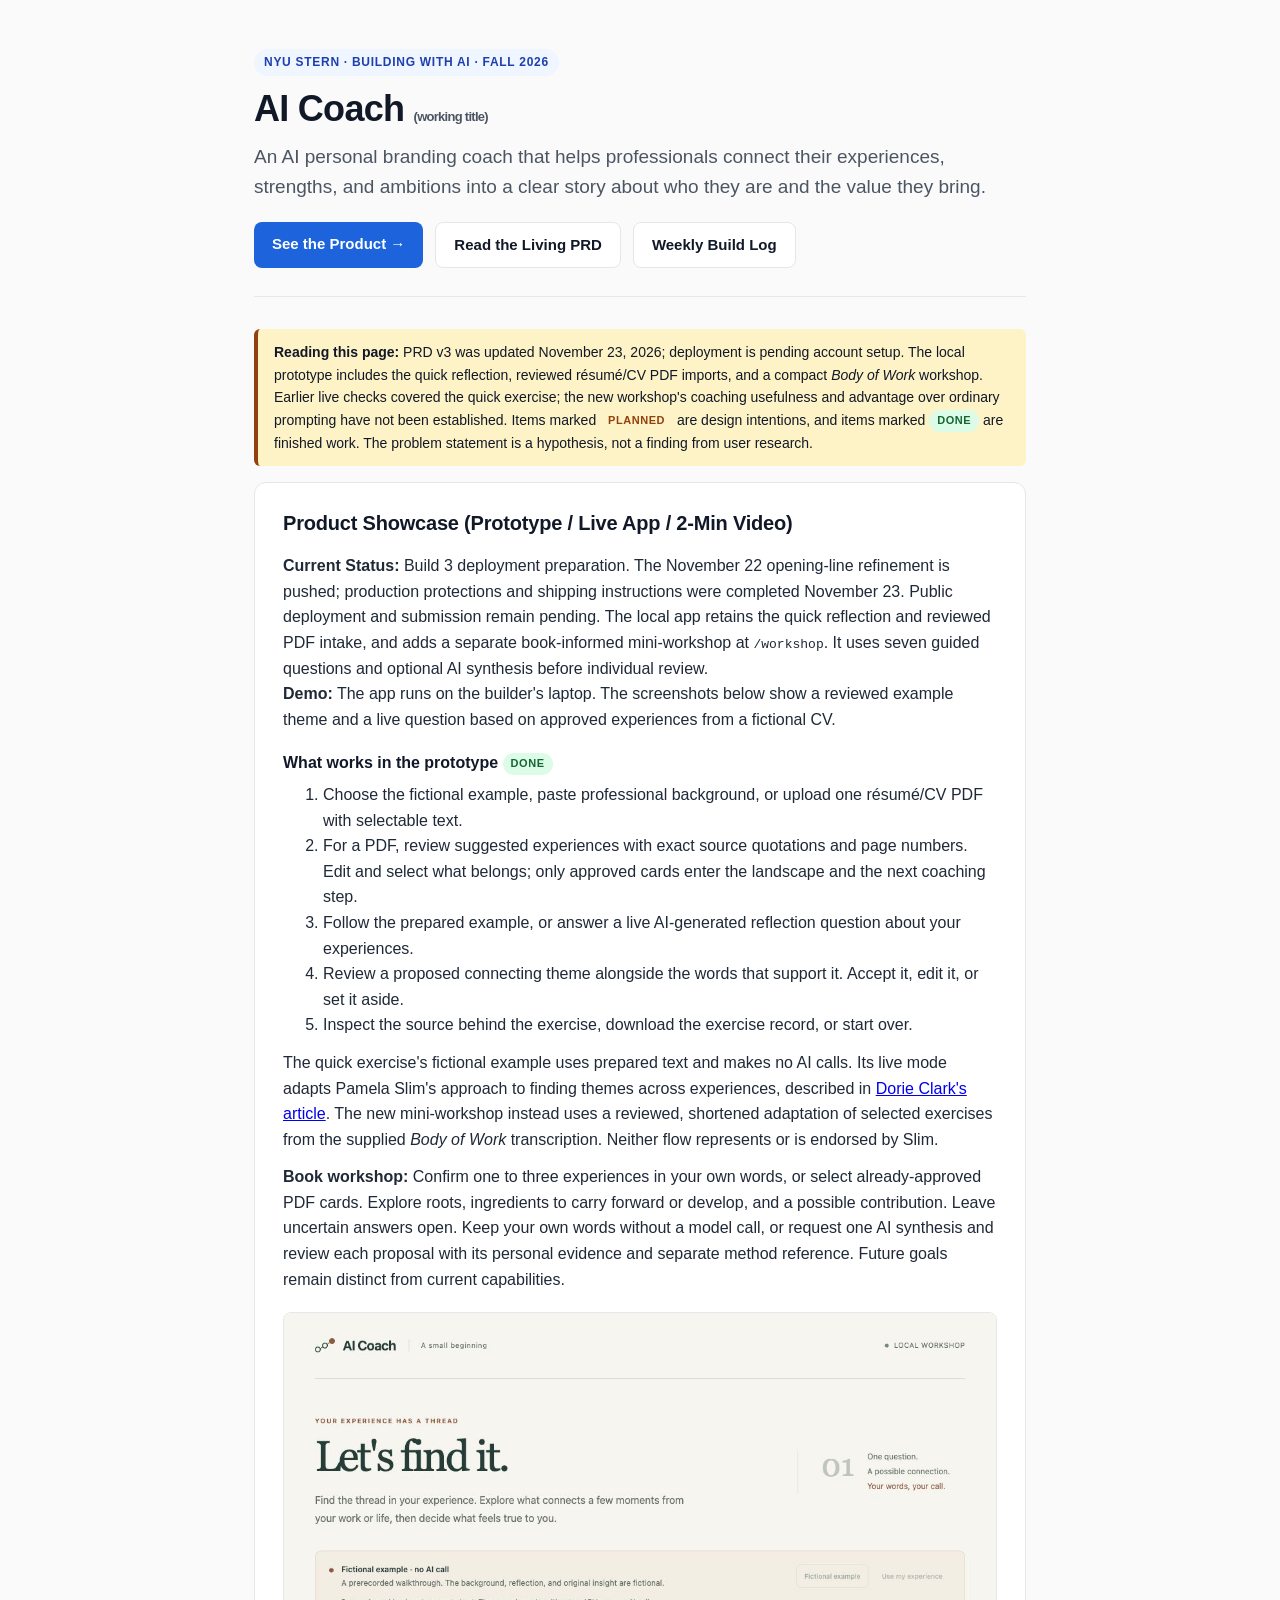
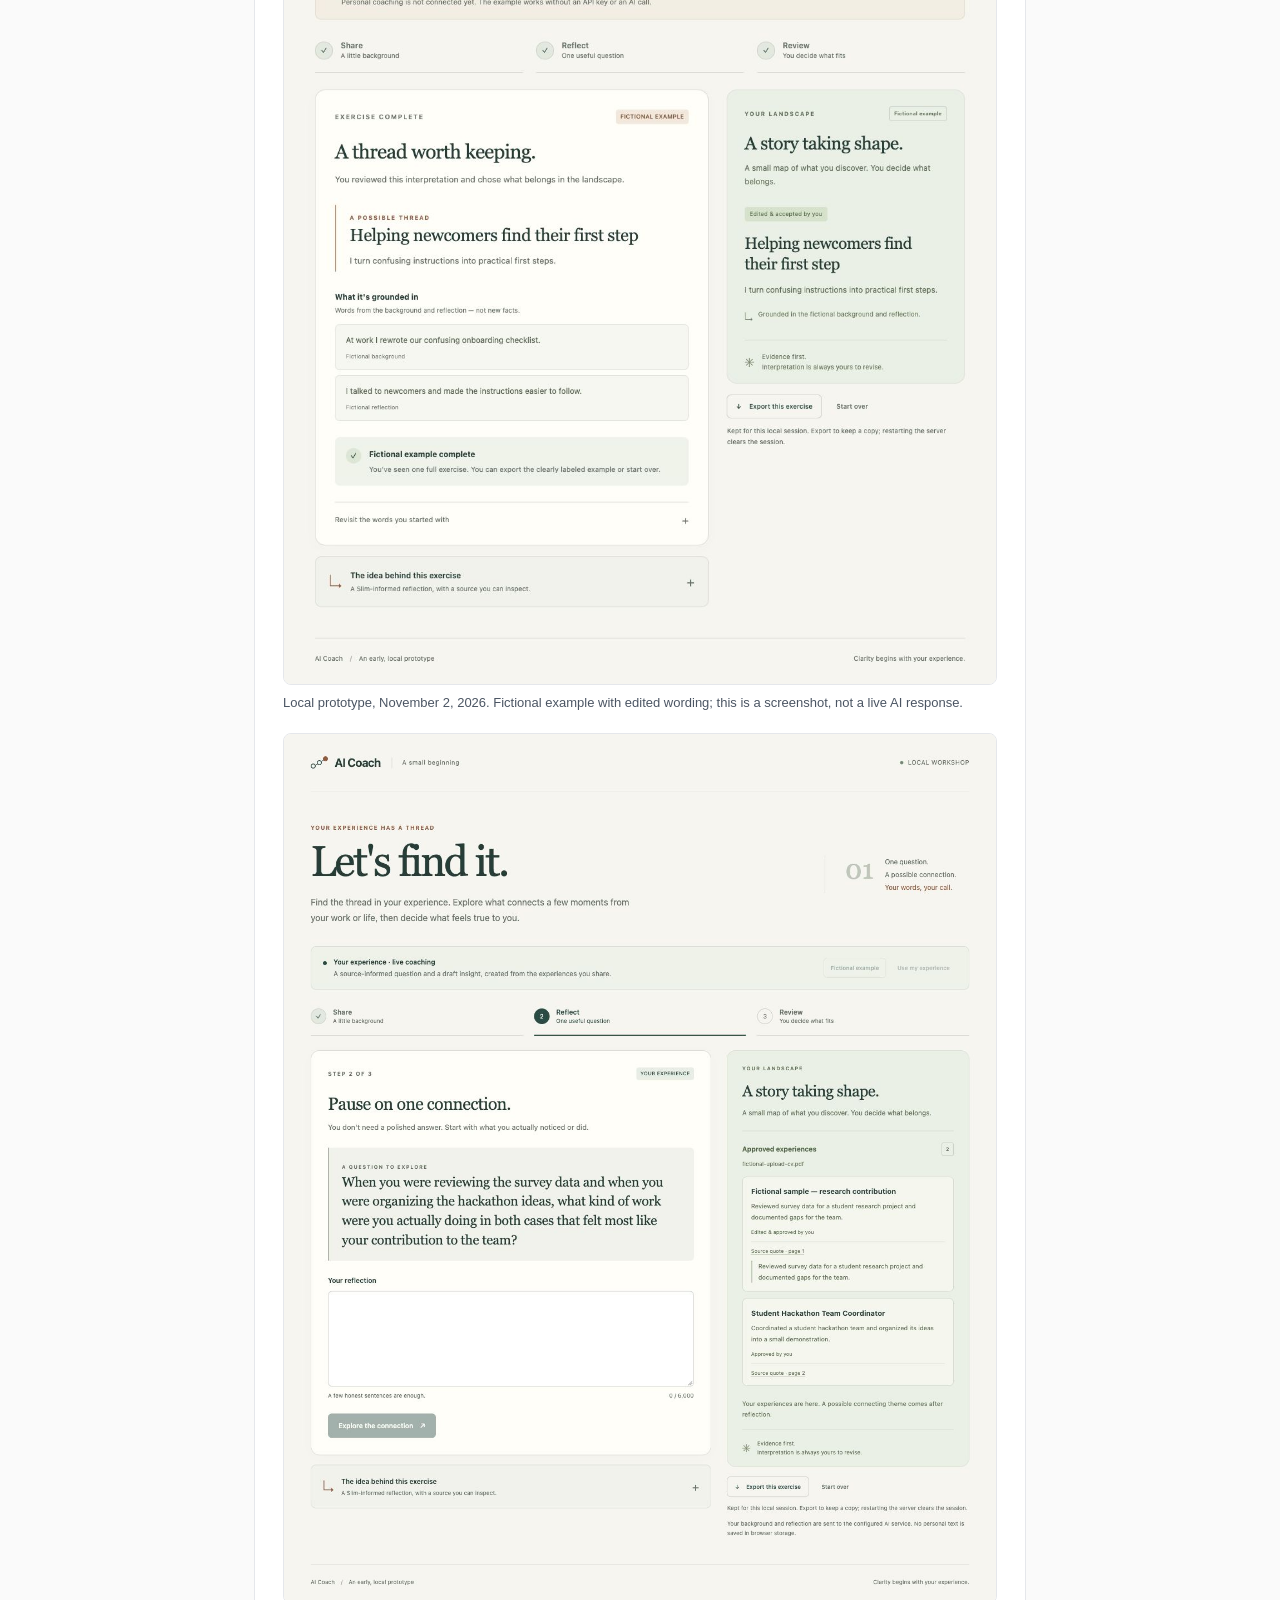
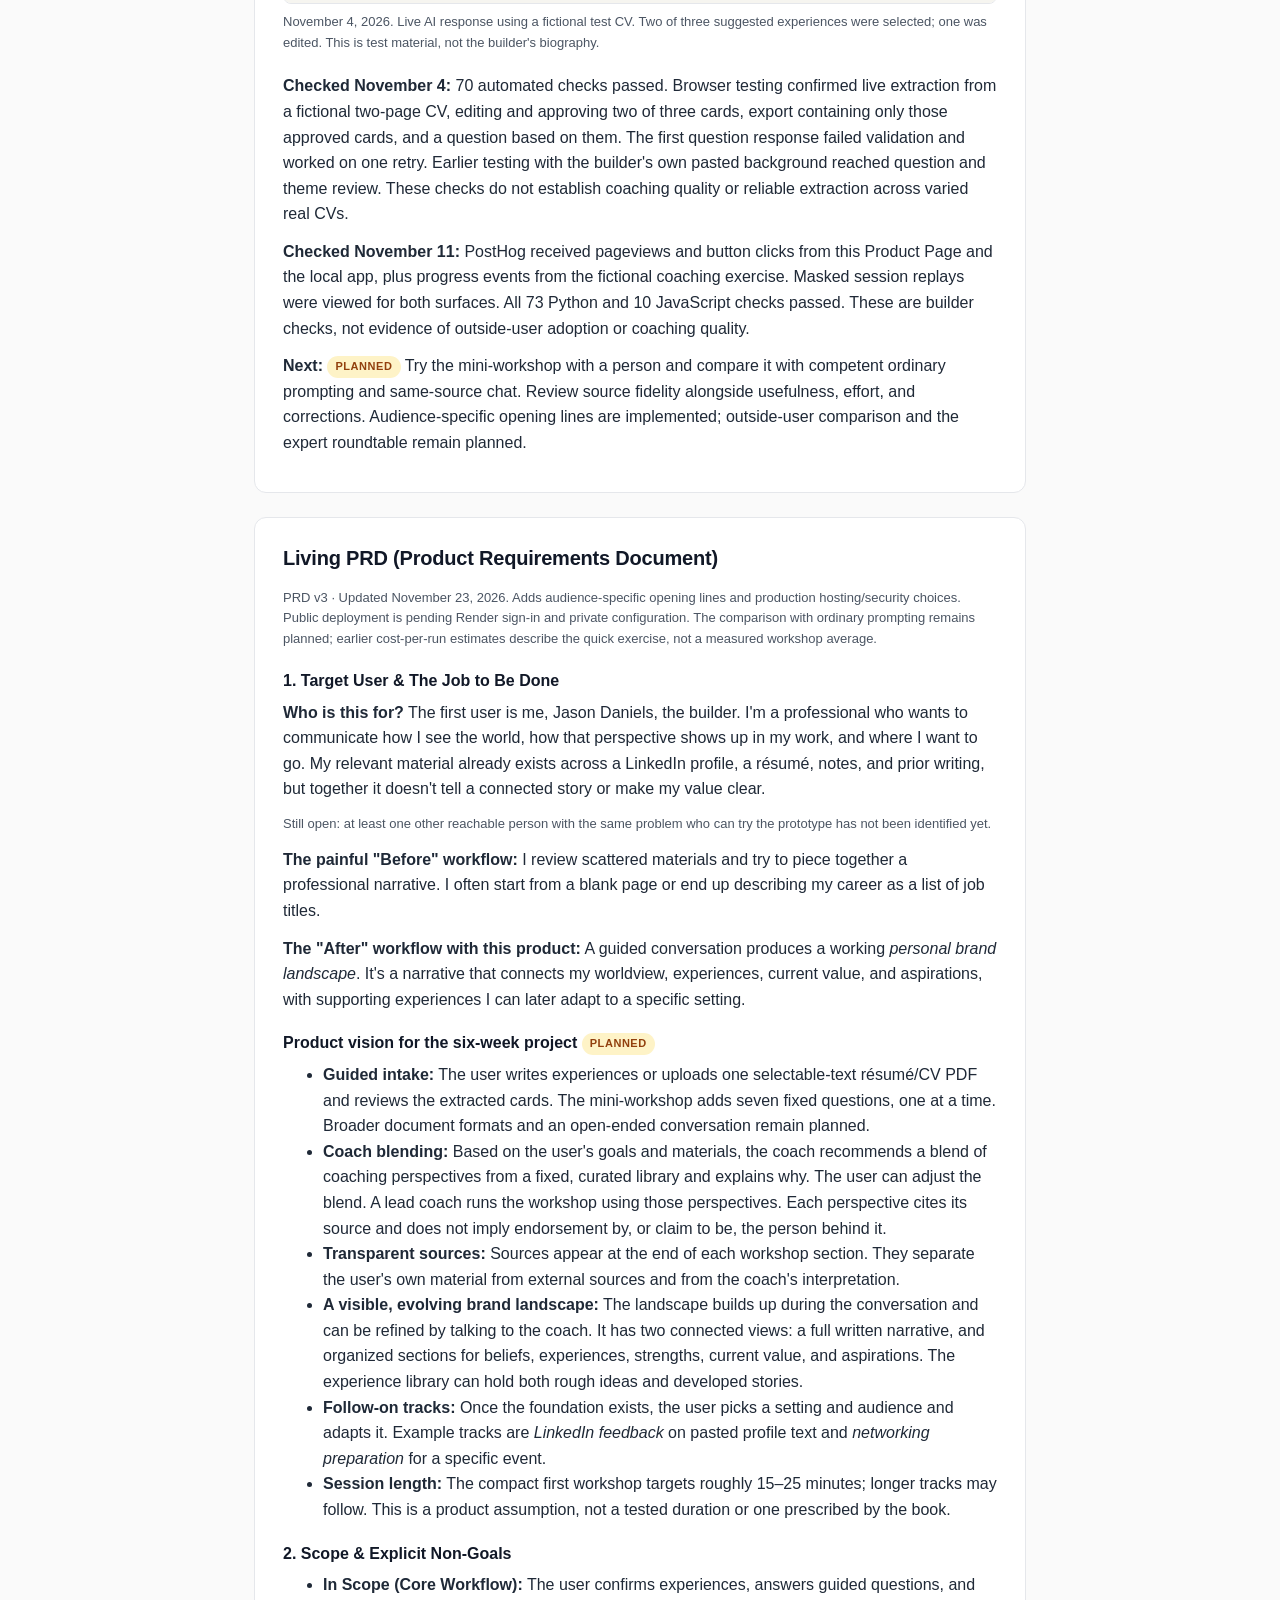
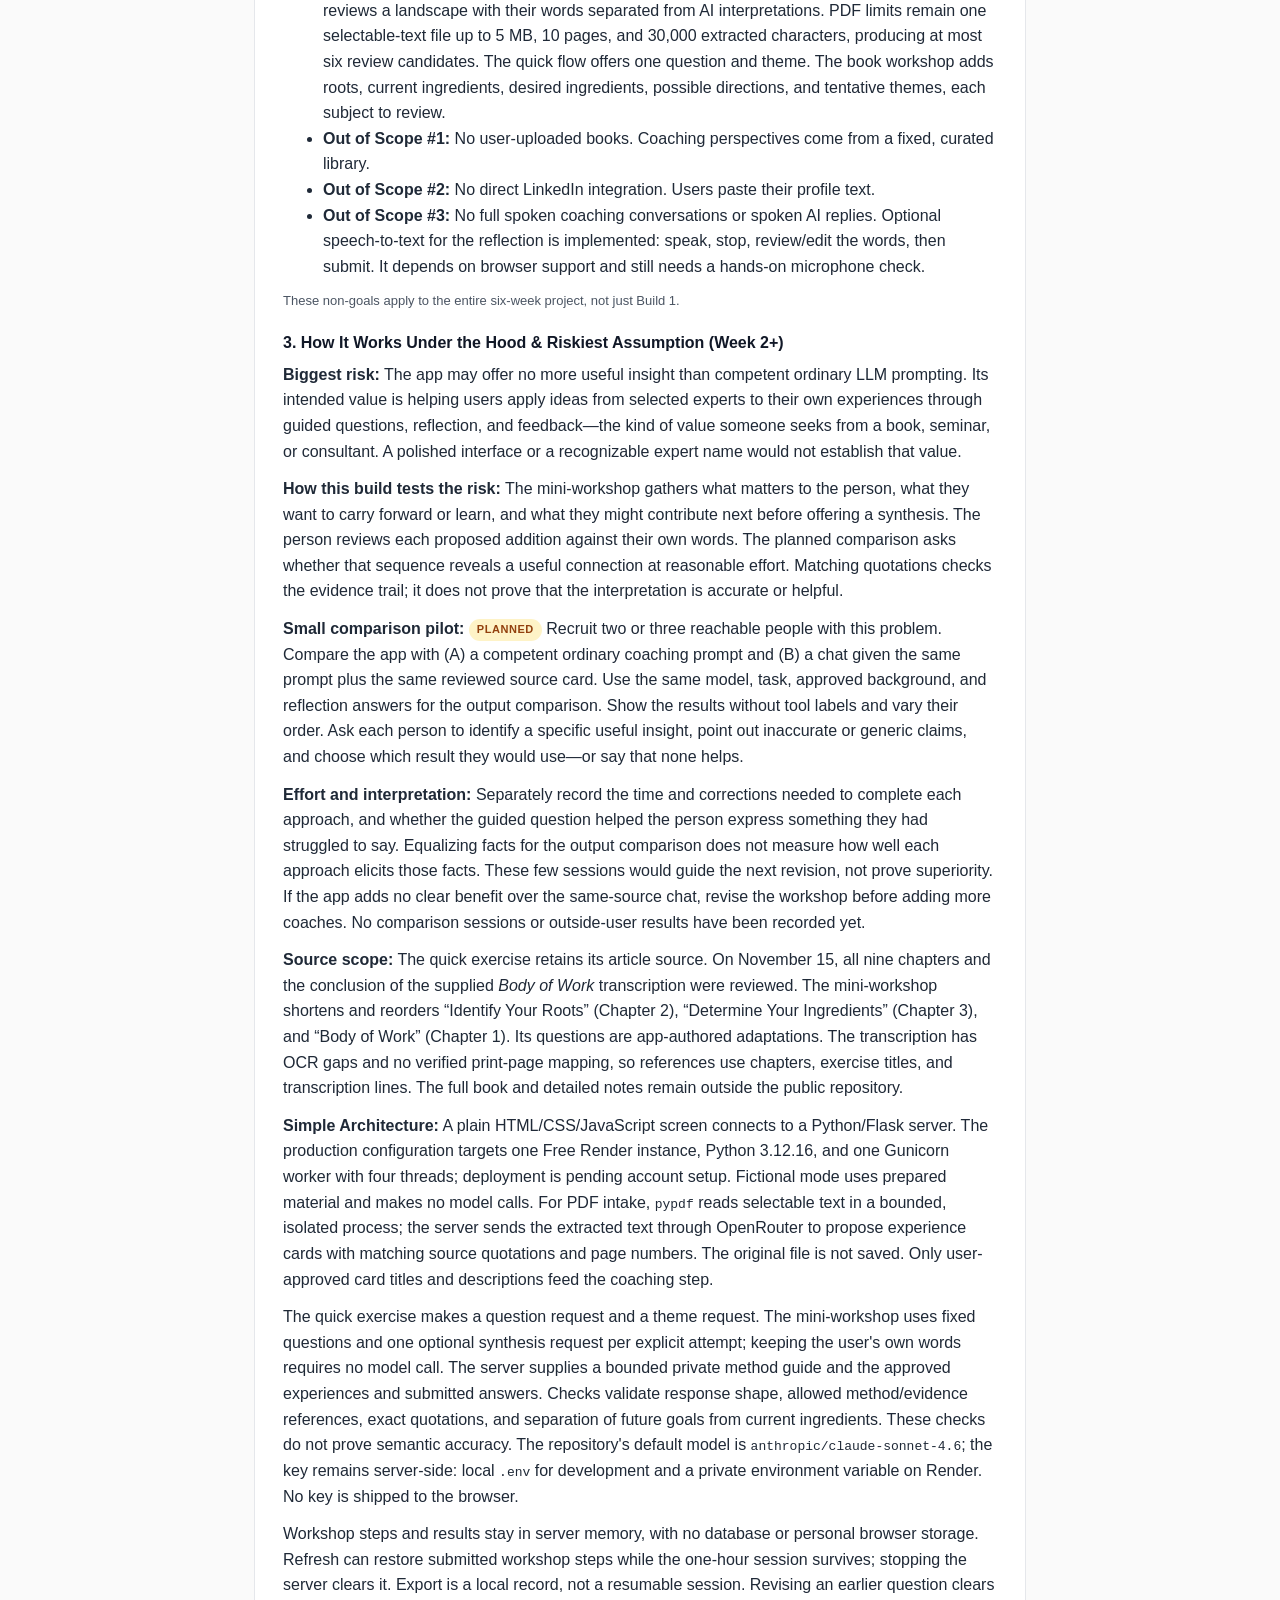
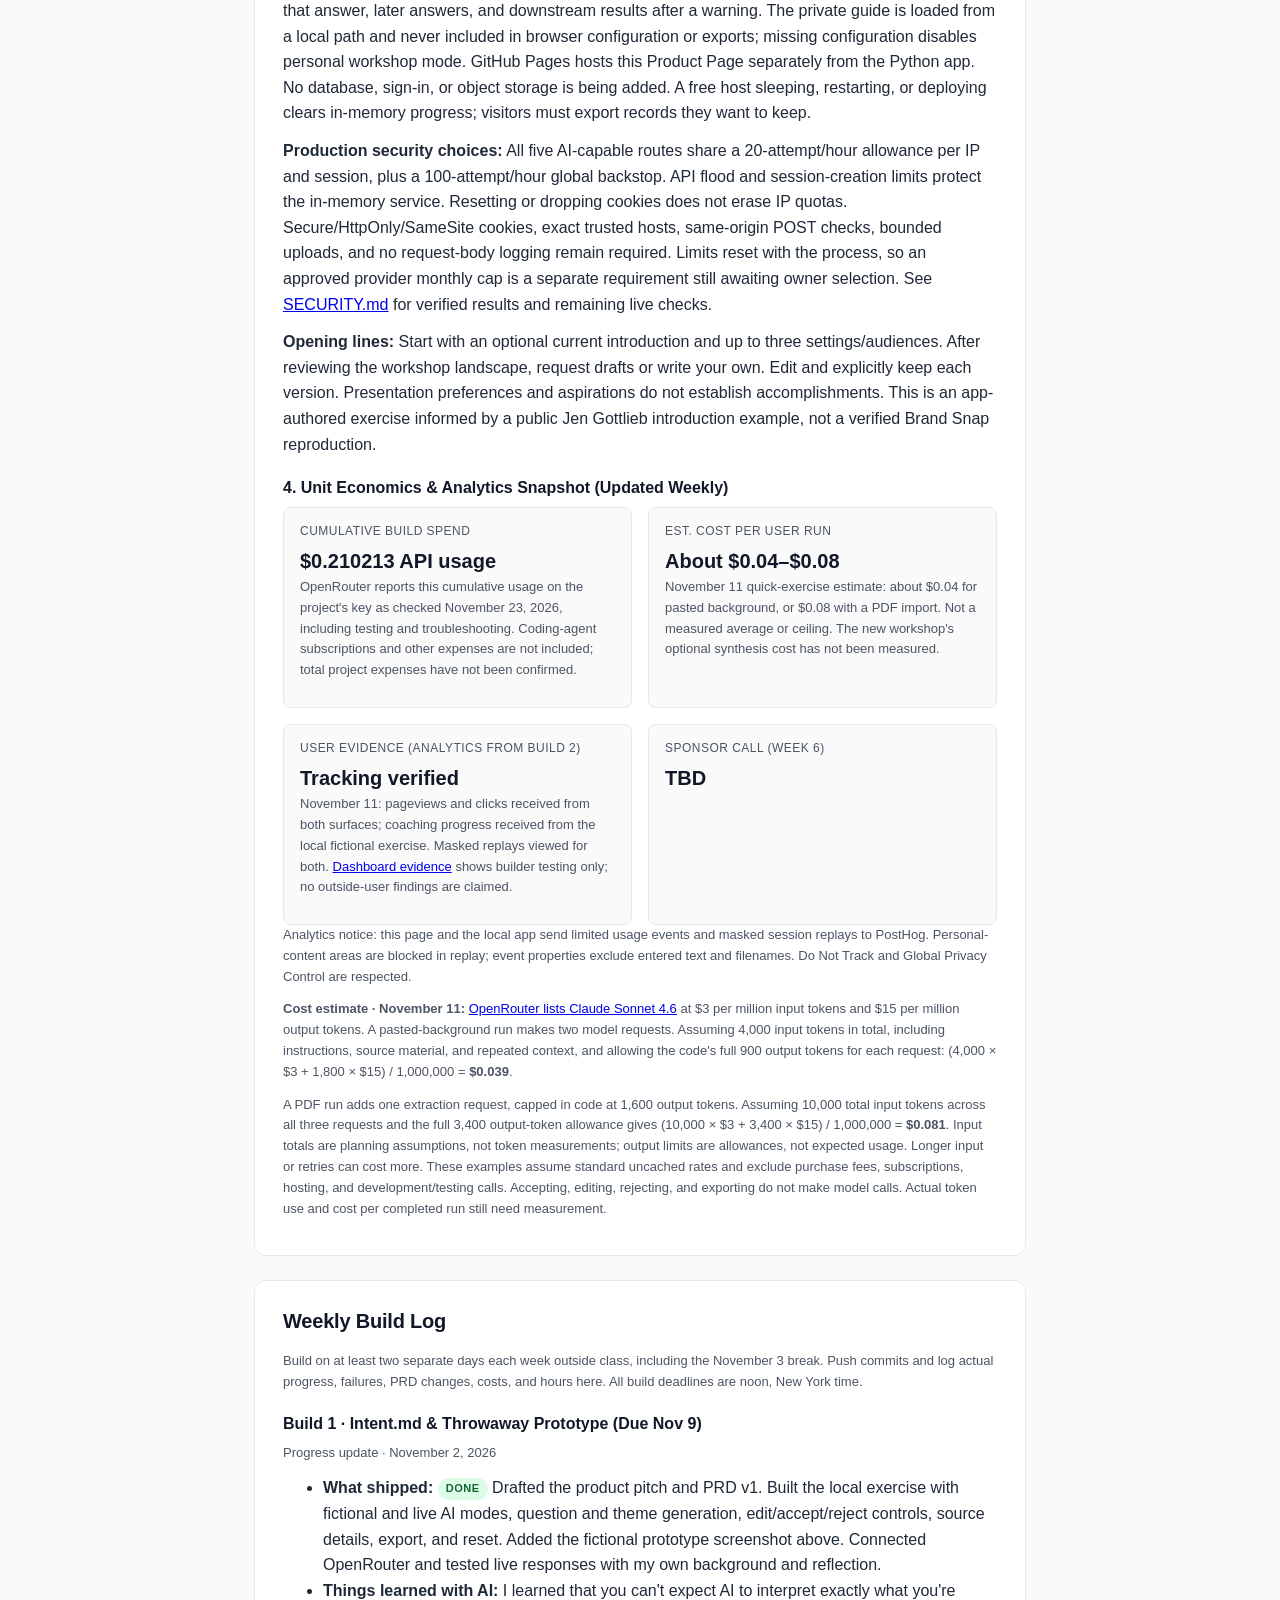
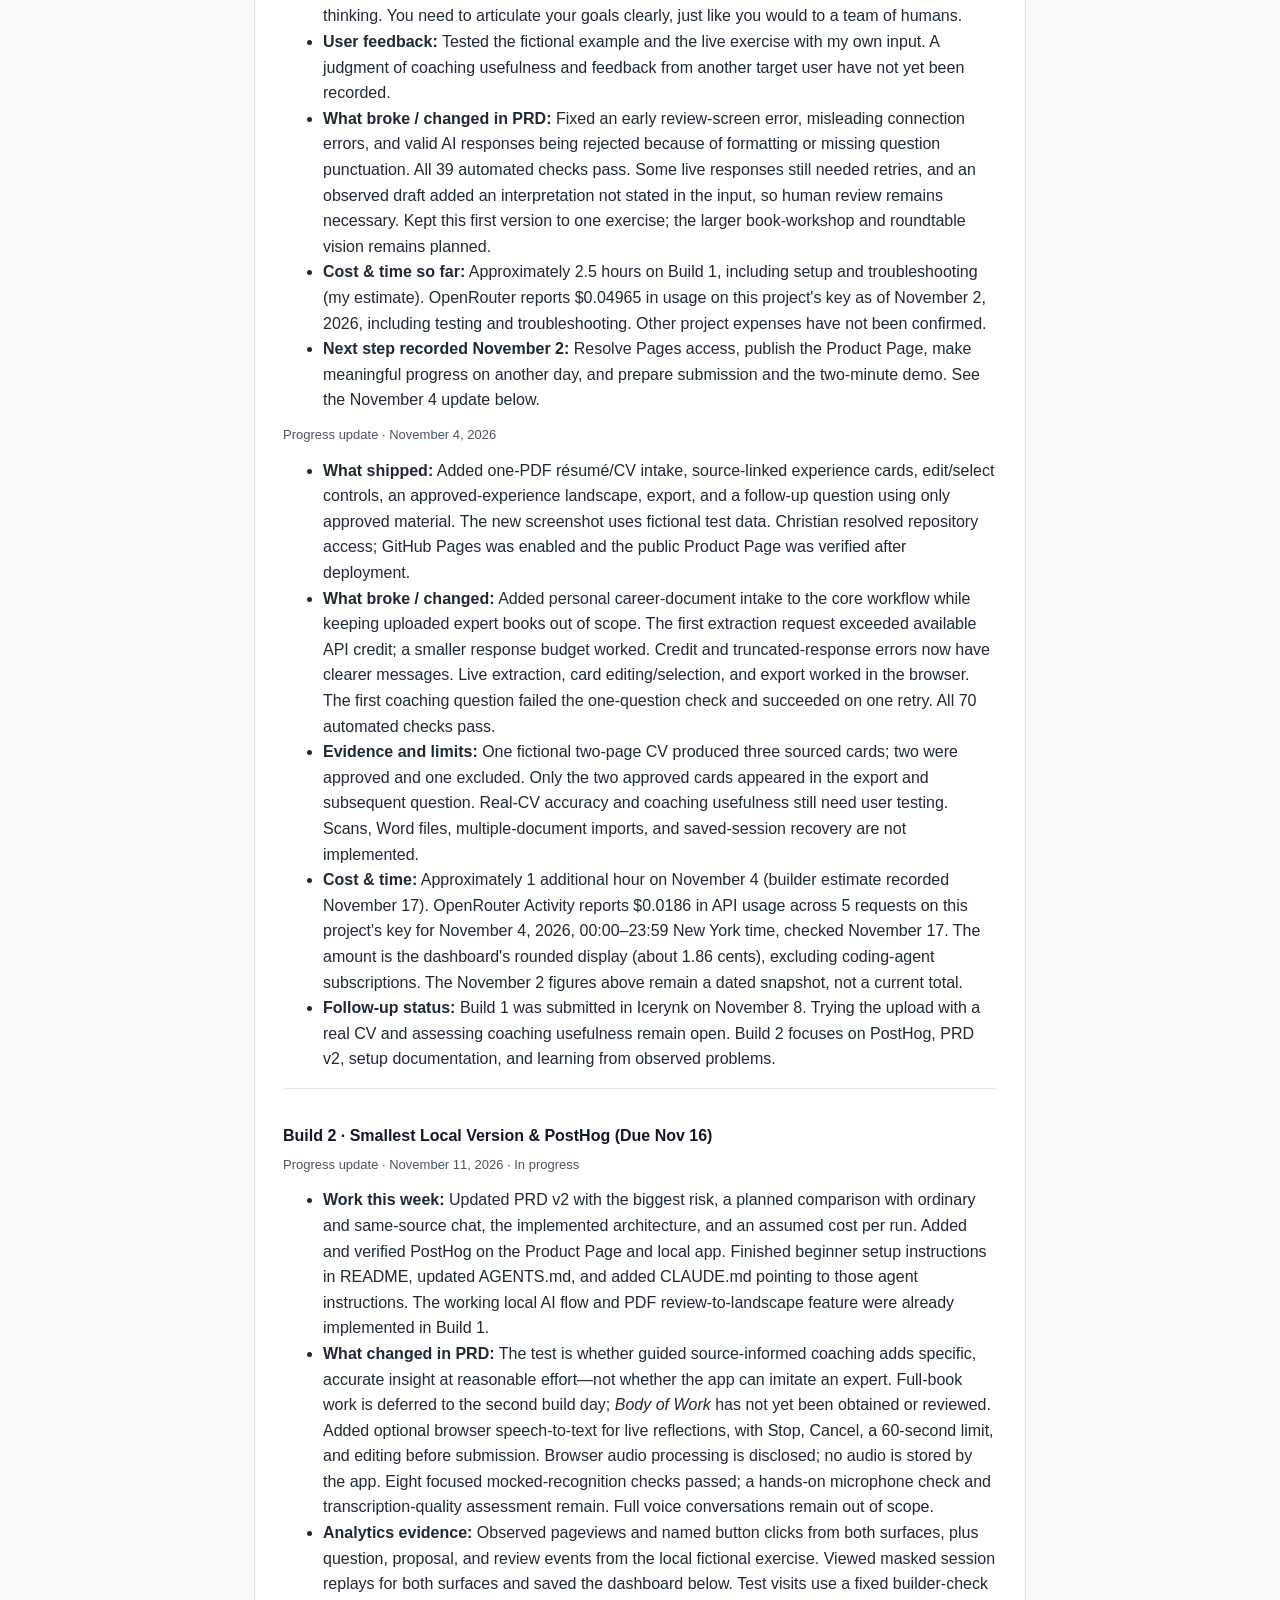
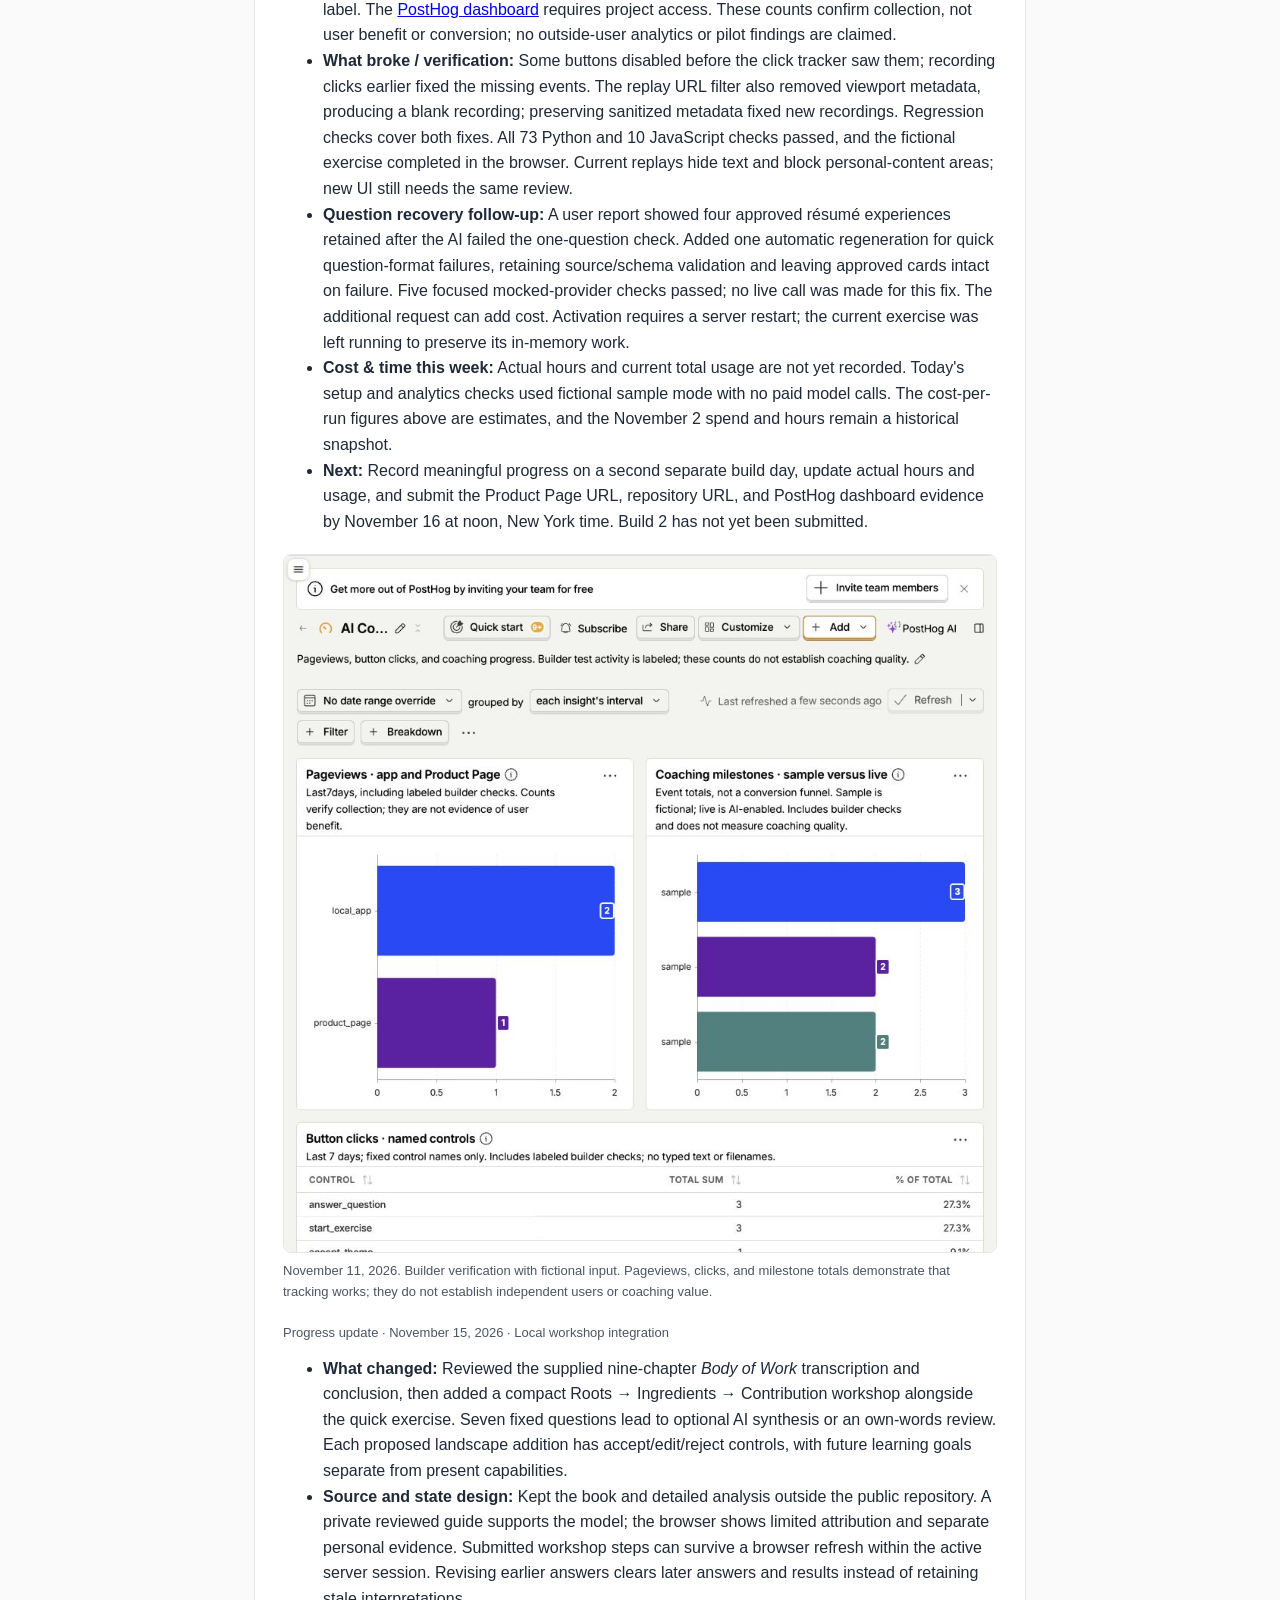
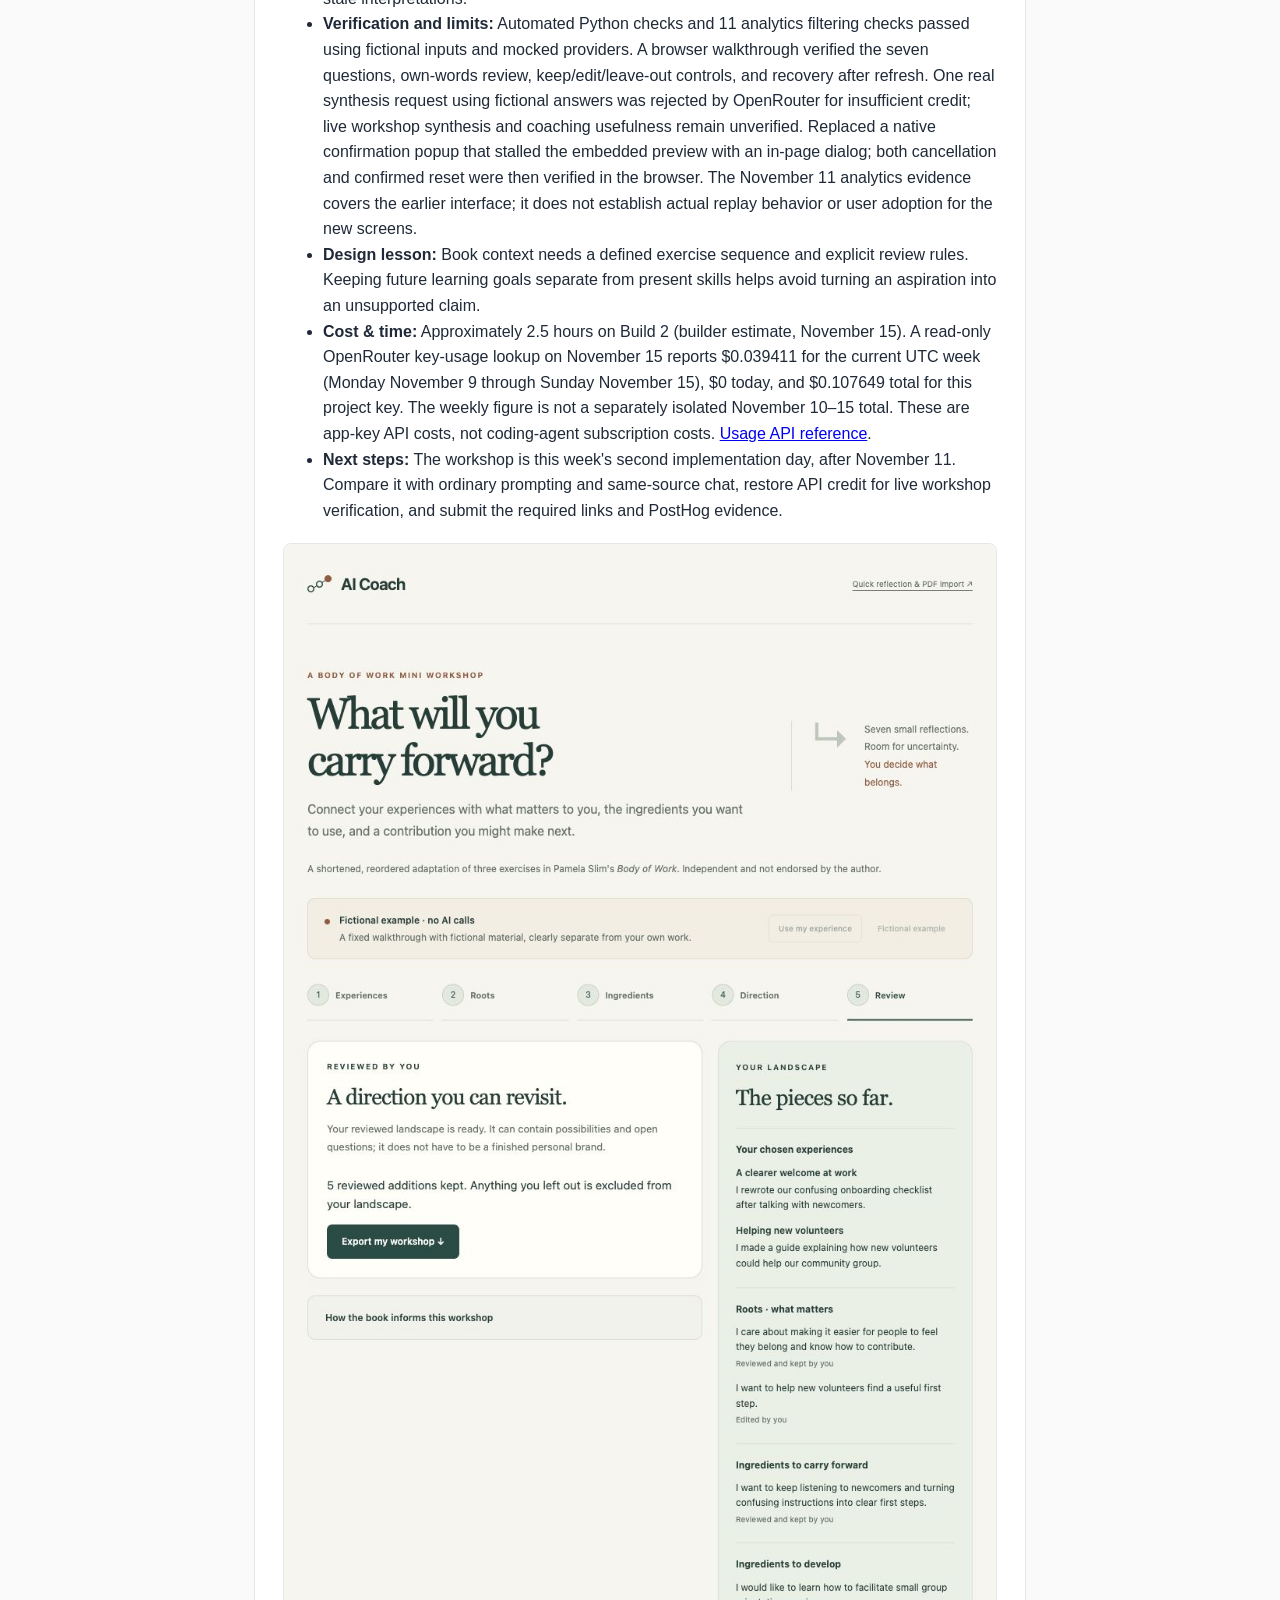
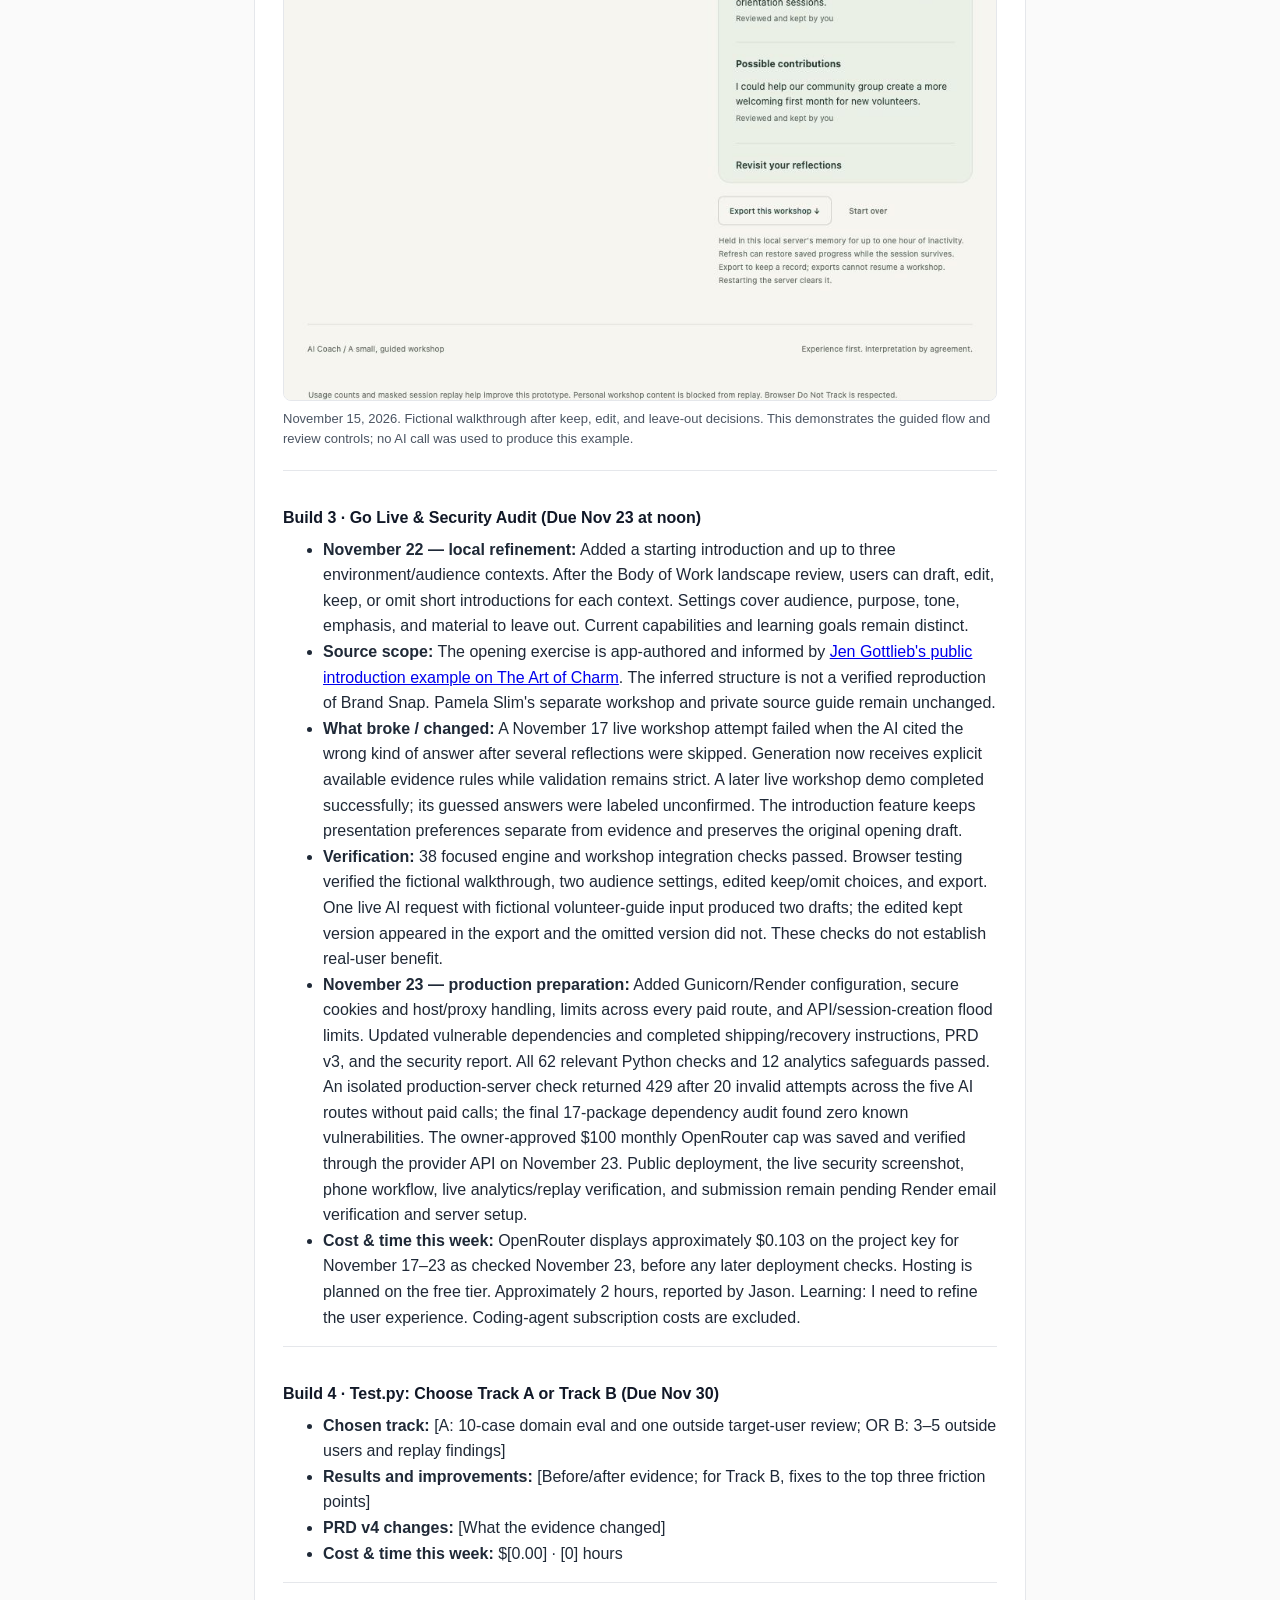
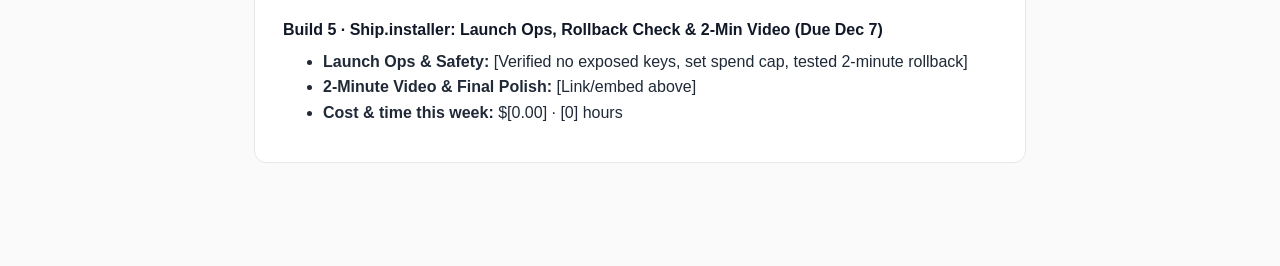
==== commit ec1b778d: "Record Build 3 effort and verified monthly spending cap" ====
--- a/docs/index.html
+++ b/docs/index.html
@@ -372,8 +372,8 @@
           <li><strong>Source scope:</strong> The opening exercise is app-authored and informed by <a href="https://theartofcharm.com/art-of-conversation/how-to-introduce-yourself-in-a-group/">Jen Gottlieb's public introduction example on The Art of Charm</a>. The inferred structure is not a verified reproduction of Brand Snap. Pamela Slim's separate workshop and private source guide remain unchanged.</li>
           <li><strong>What broke / changed:</strong> A November 17 live workshop attempt failed when the AI cited the wrong kind of answer after several reflections were skipped. Generation now receives explicit available evidence rules while validation remains strict. A later live workshop demo completed successfully; its guessed answers were labeled unconfirmed. The introduction feature keeps presentation preferences separate from evidence and preserves the original opening draft.</li>
           <li><strong>Verification:</strong> 38 focused engine and workshop integration checks passed. Browser testing verified the fictional walkthrough, two audience settings, edited keep/omit choices, and export. One live AI request with fictional volunteer-guide input produced two drafts; the edited kept version appeared in the export and the omitted version did not. These checks do not establish real-user benefit.</li>
-          <li><strong>November 23 — production preparation:</strong> Added Gunicorn/Render configuration, secure cookies and host/proxy handling, limits across every paid route, and API/session-creation flood limits. Updated vulnerable dependencies and completed shipping/recovery instructions, PRD v3, and the security report. All 62 relevant Python checks and 12 analytics safeguards passed. An isolated production-server check returned 429 after 20 invalid attempts across the five AI routes without paid calls; the final 17-package dependency audit found zero known vulnerabilities. Public deployment, provider monthly-cap verification, live security screenshot, phone workflow, live analytics/replay verification, and submission remain pending account access.</li>
-          <li><strong>Cost &amp; time this week:</strong> OpenRouter displays approximately $0.103 on the project key for November 17–23 as checked November 23, before any later deployment checks. Hosting is planned on the free tier. Builder hours and a personal learning reflection are awaiting Jason's estimate; coding-agent subscription costs are excluded.</li>
+          <li><strong>November 23 — production preparation:</strong> Added Gunicorn/Render configuration, secure cookies and host/proxy handling, limits across every paid route, and API/session-creation flood limits. Updated vulnerable dependencies and completed shipping/recovery instructions, PRD v3, and the security report. All 62 relevant Python checks and 12 analytics safeguards passed. An isolated production-server check returned 429 after 20 invalid attempts across the five AI routes without paid calls; the final 17-package dependency audit found zero known vulnerabilities. The owner-approved $100 monthly OpenRouter cap was saved and verified through the provider API on November 23. Public deployment, the live security screenshot, phone workflow, live analytics/replay verification, and submission remain pending Render email verification and server setup.</li>
+          <li><strong>Cost &amp; time this week:</strong> OpenRouter displays approximately $0.103 on the project key for November 17–23 as checked November 23, before any later deployment checks. Hosting is planned on the free tier. Approximately 2 hours, reported by Jason. Learning: I need to refine the user experience. Coding-agent subscription costs are excluded.</li>
         </ul>
       </div>
 
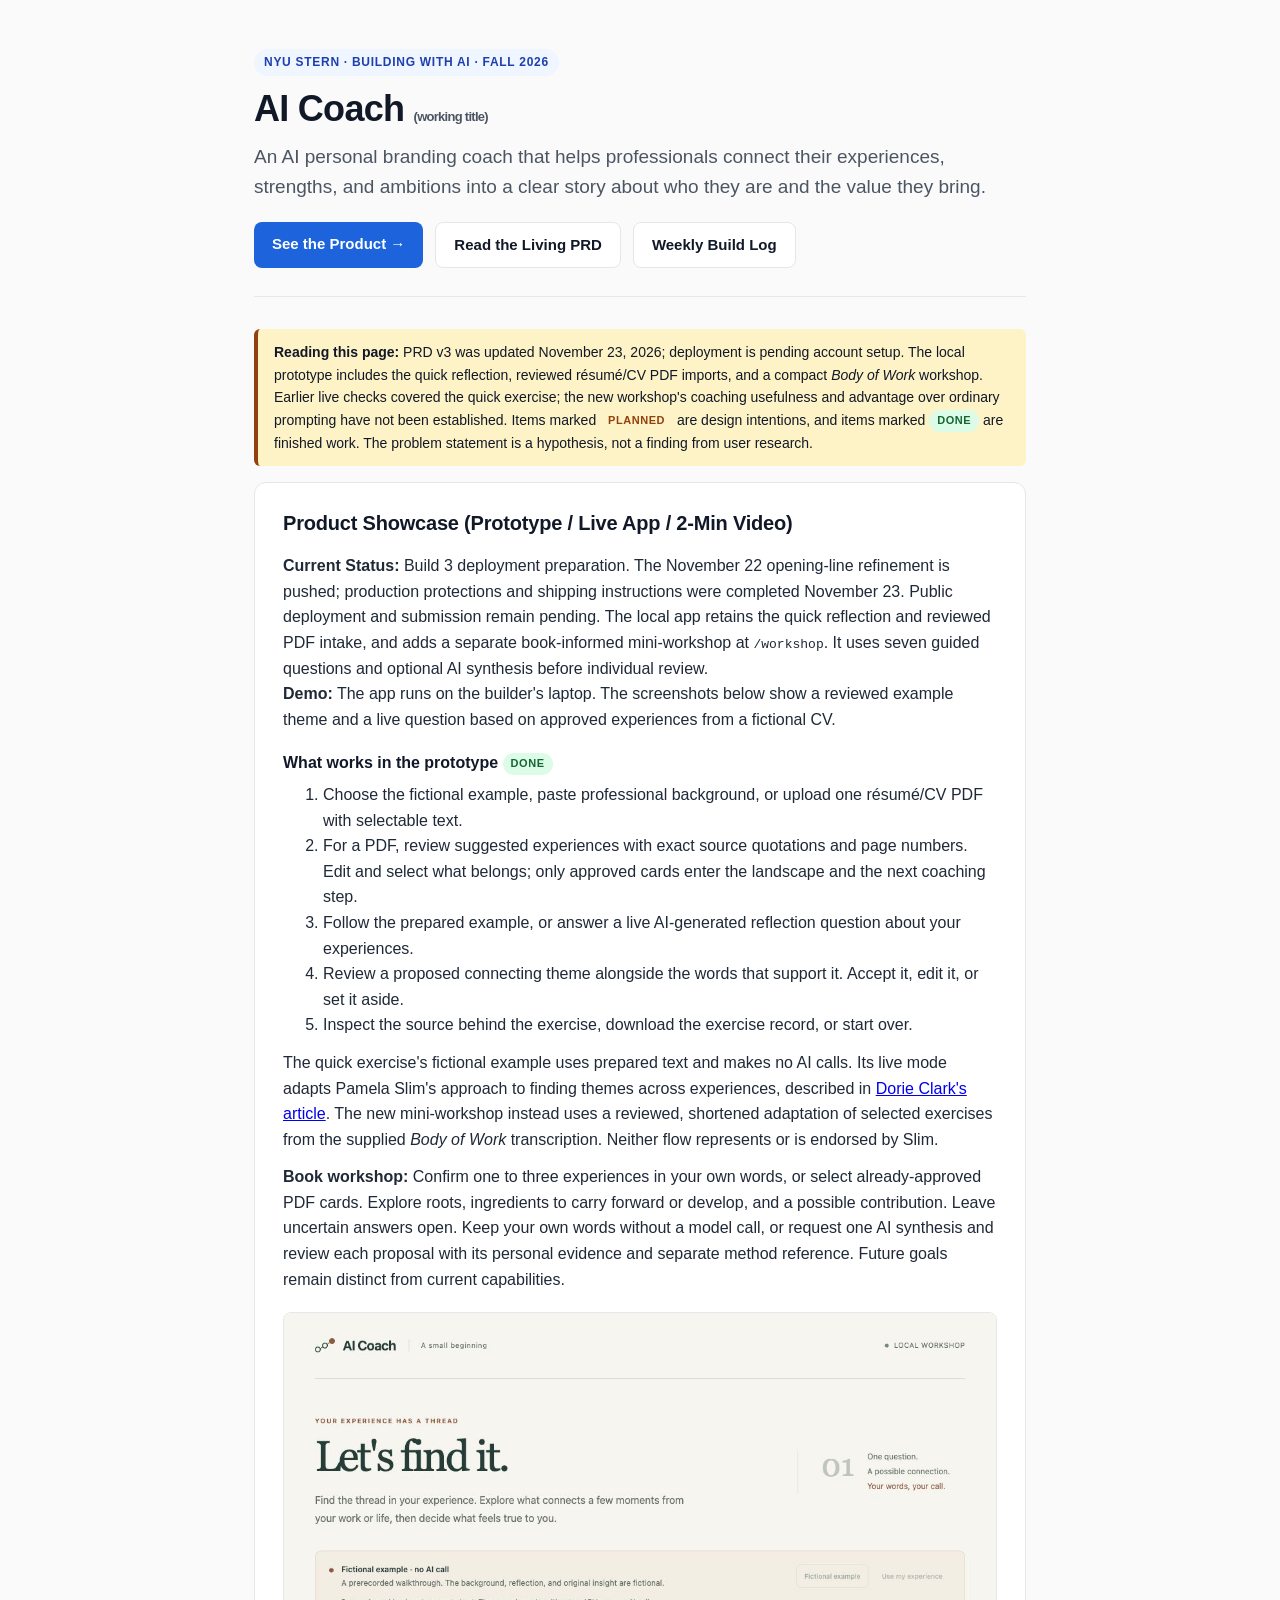
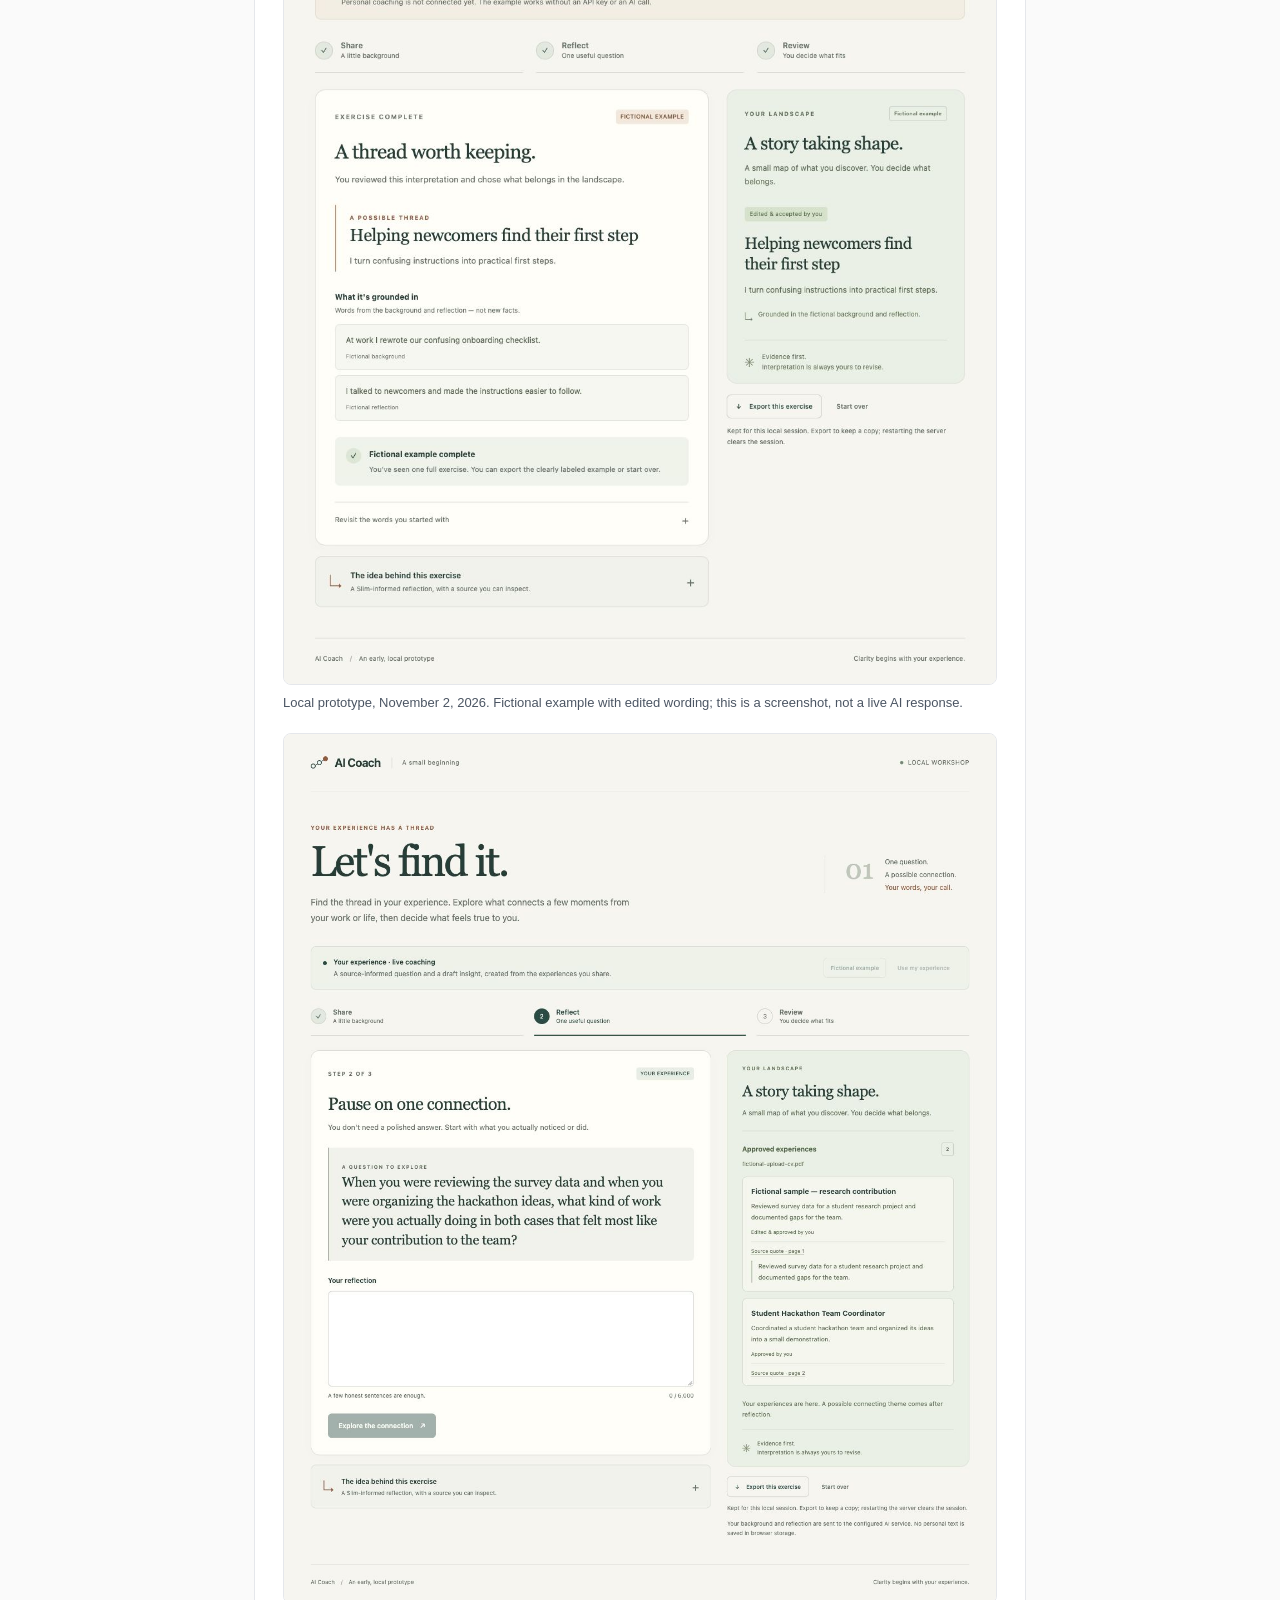
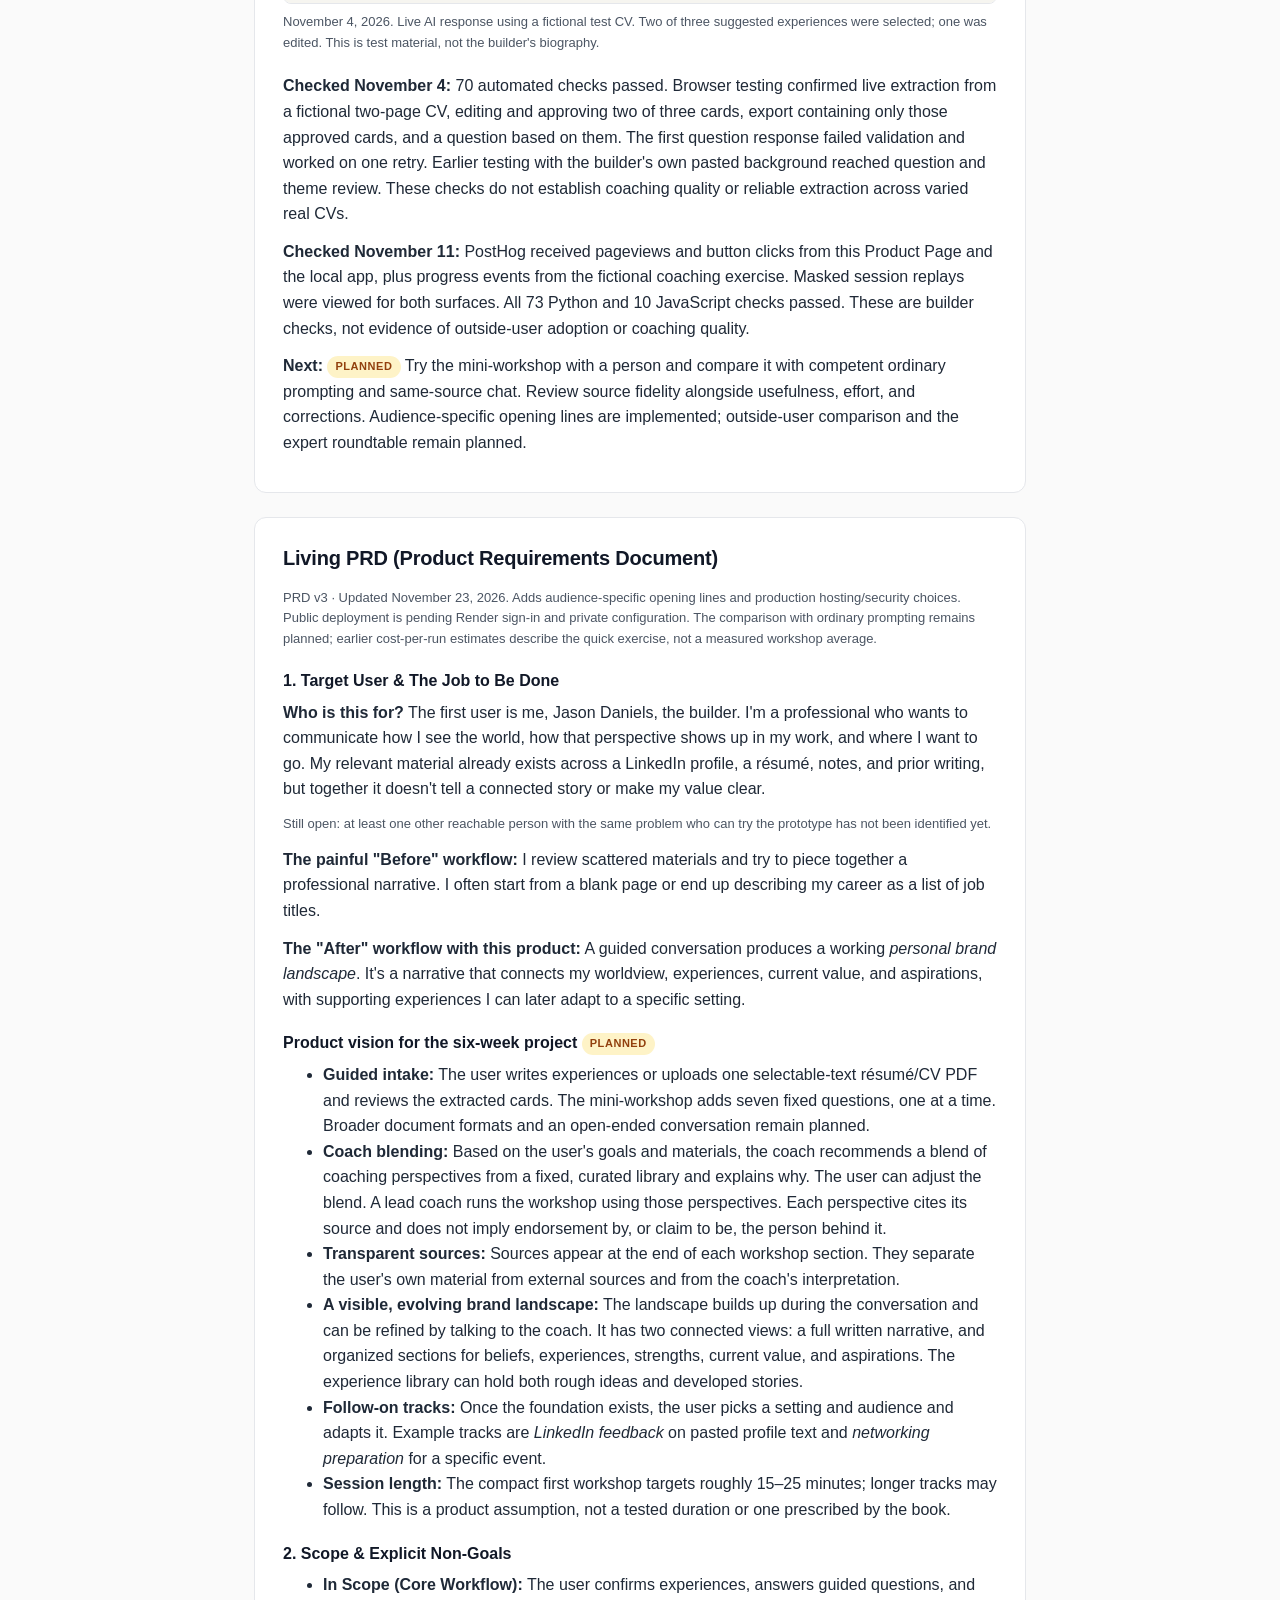
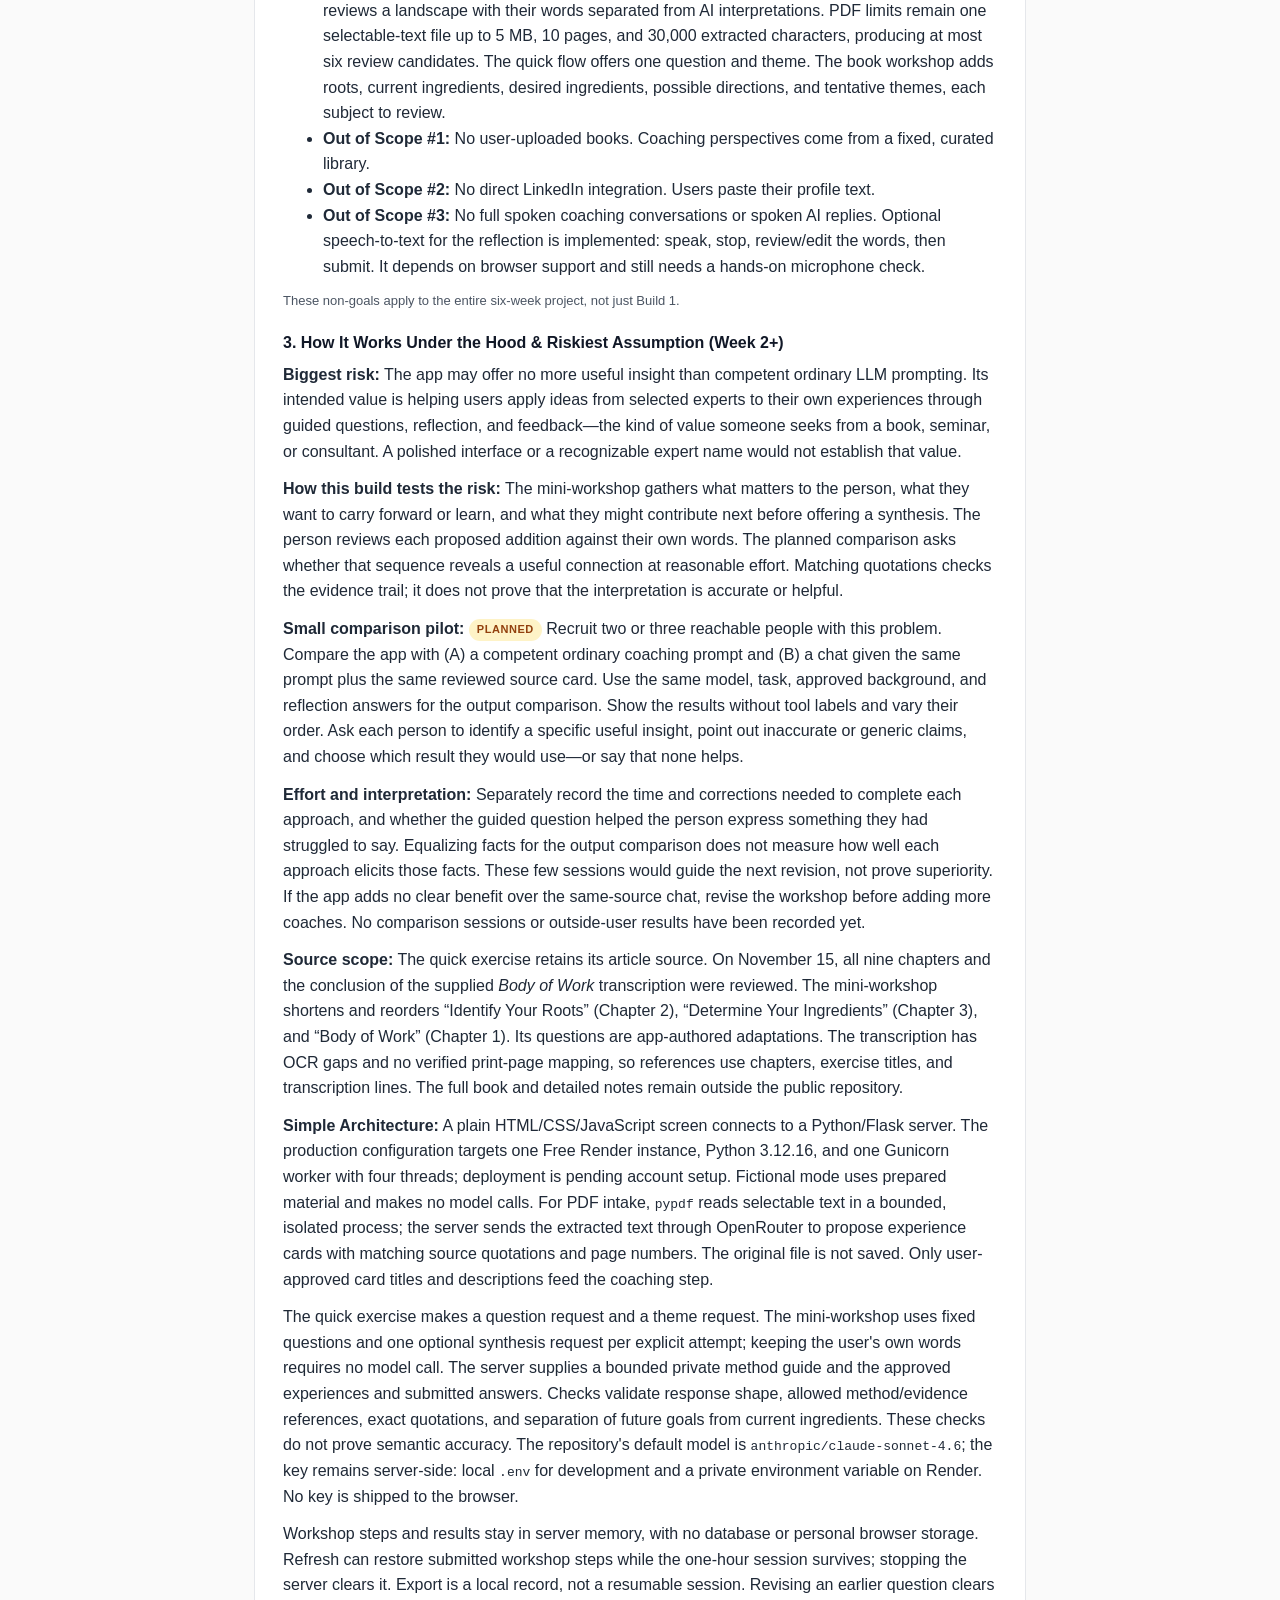
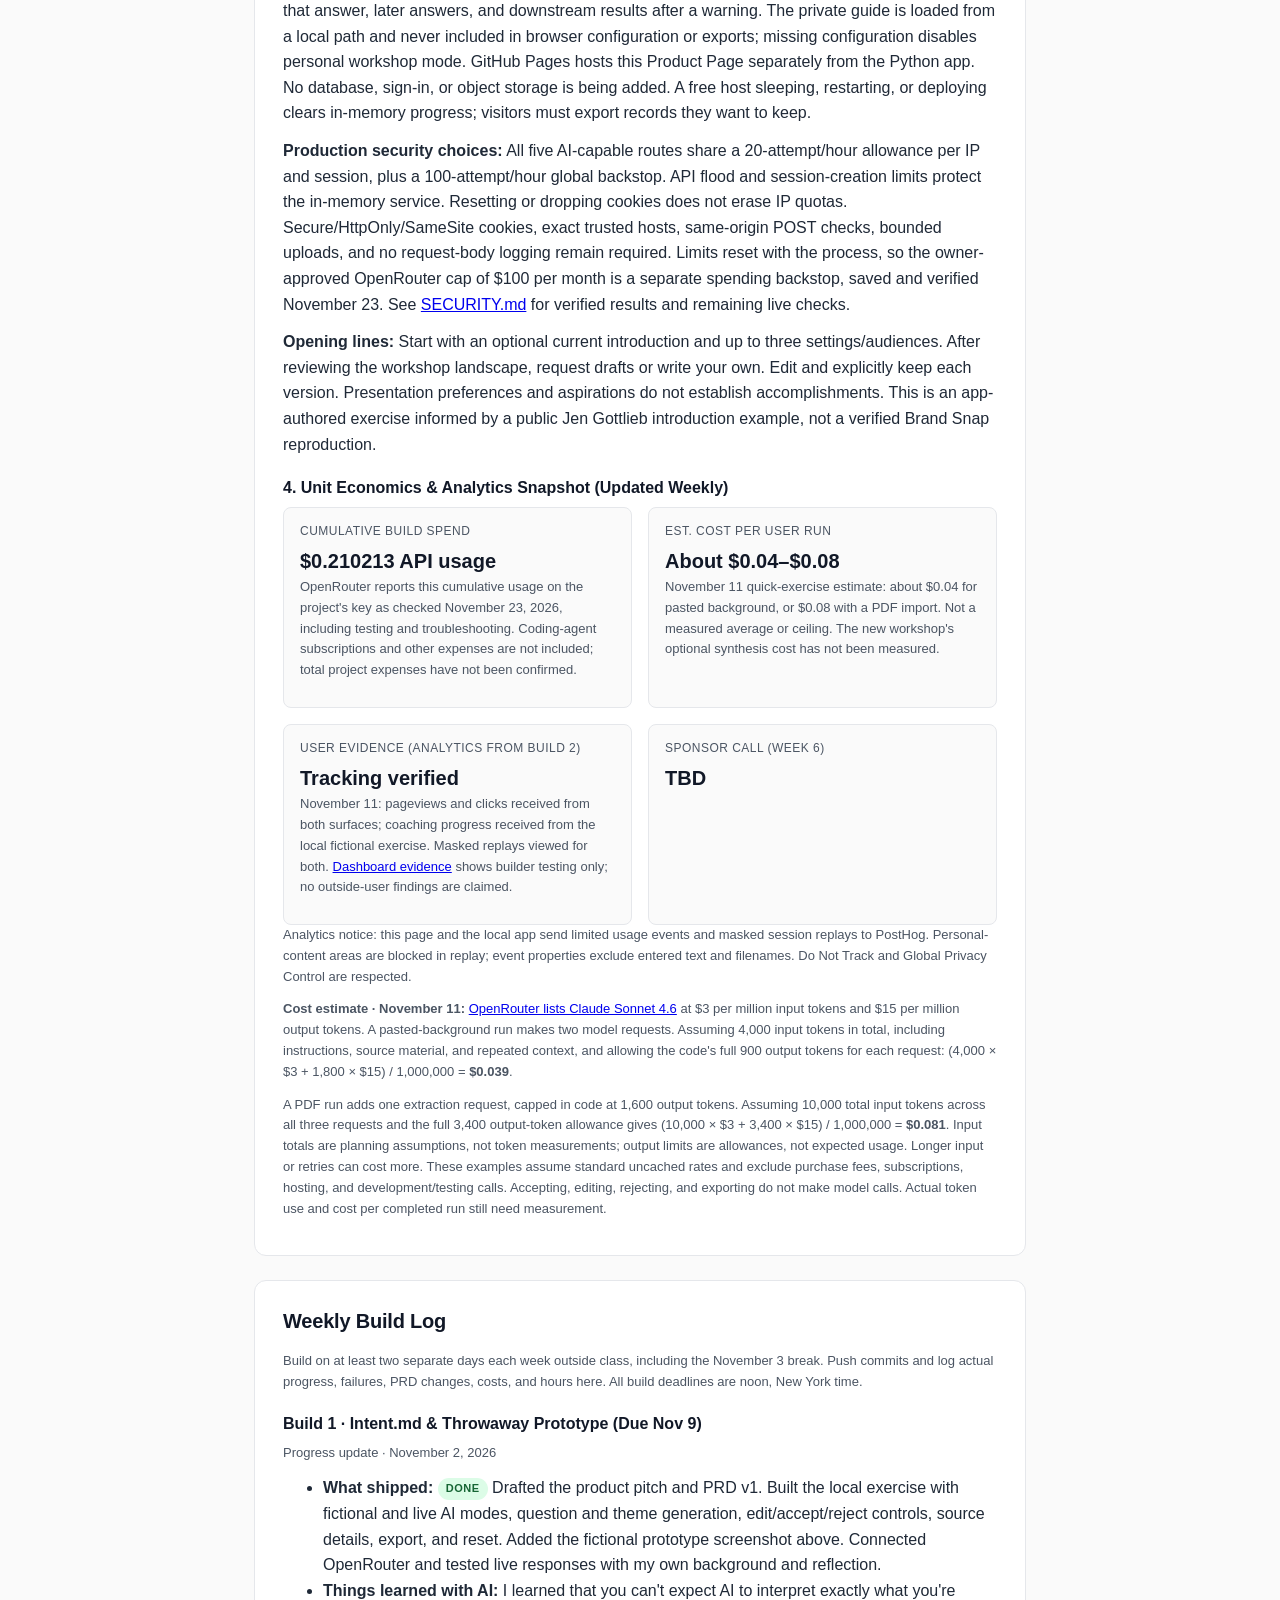
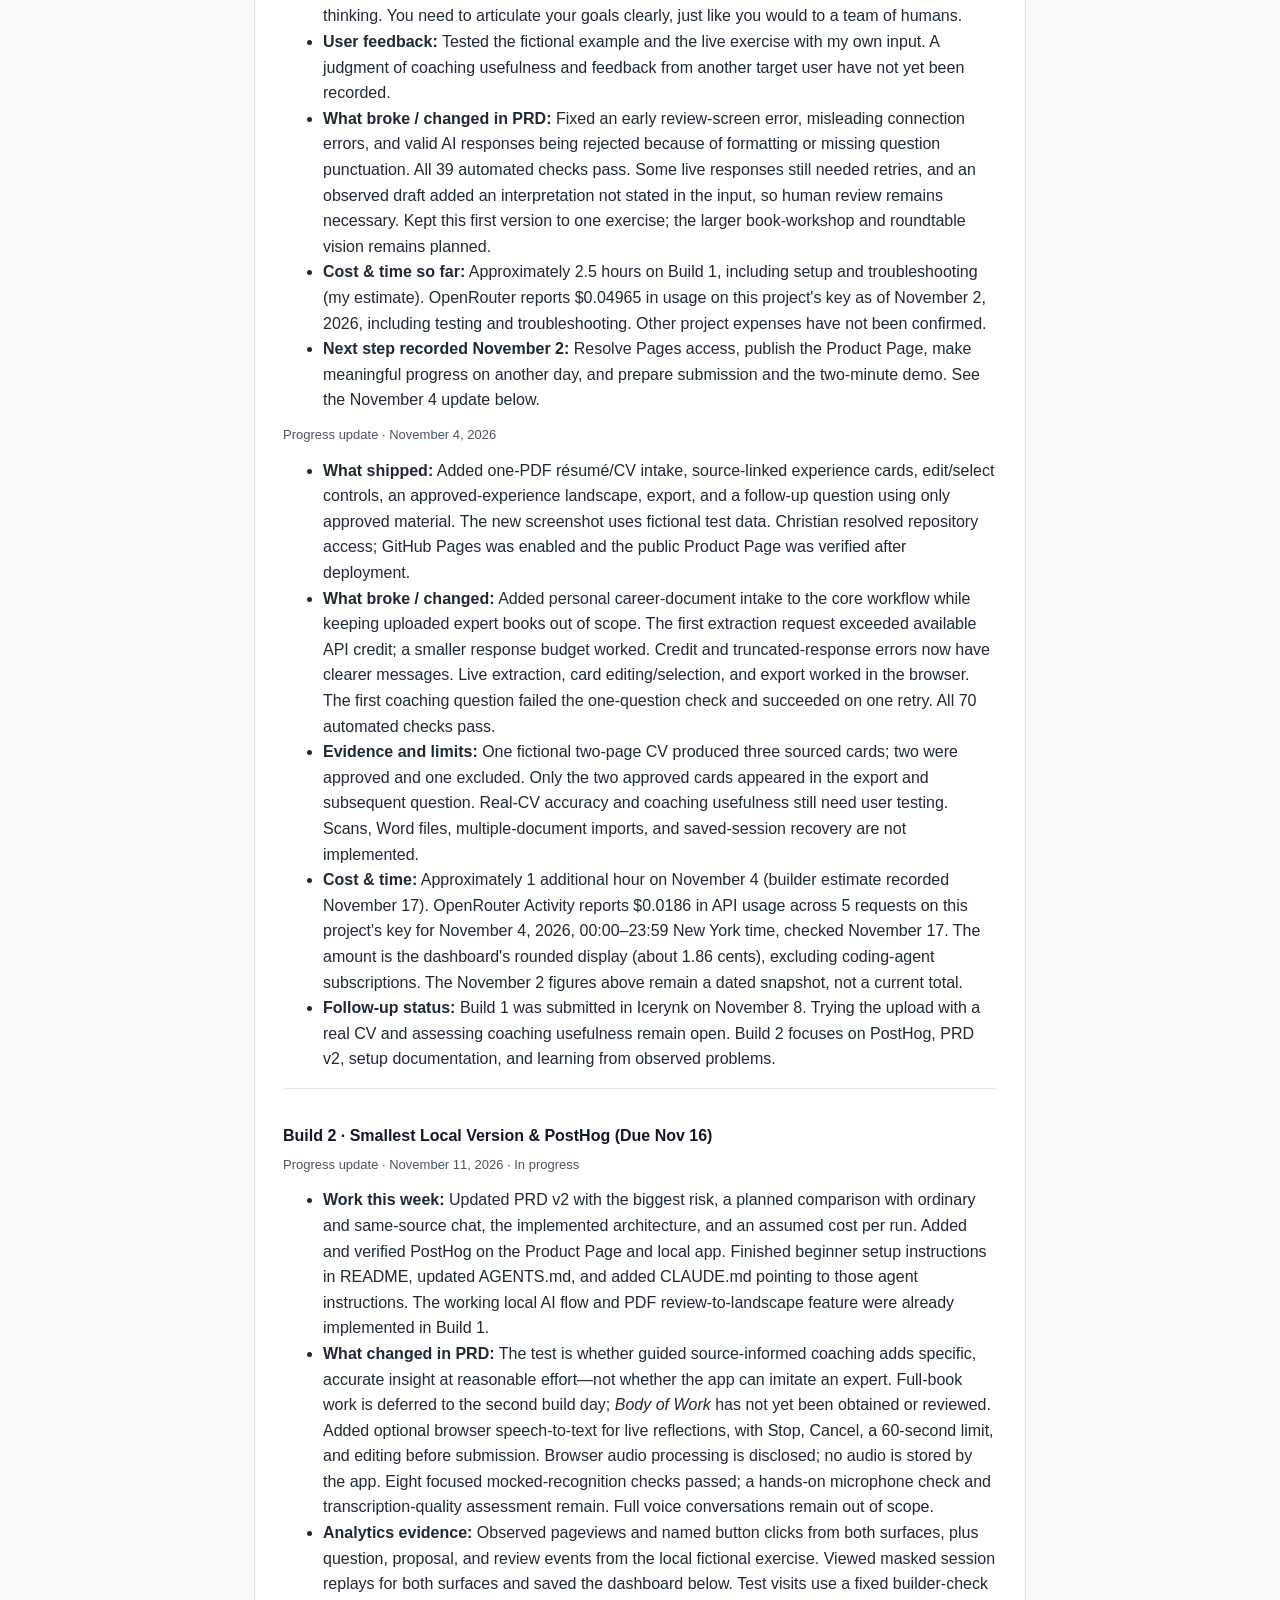
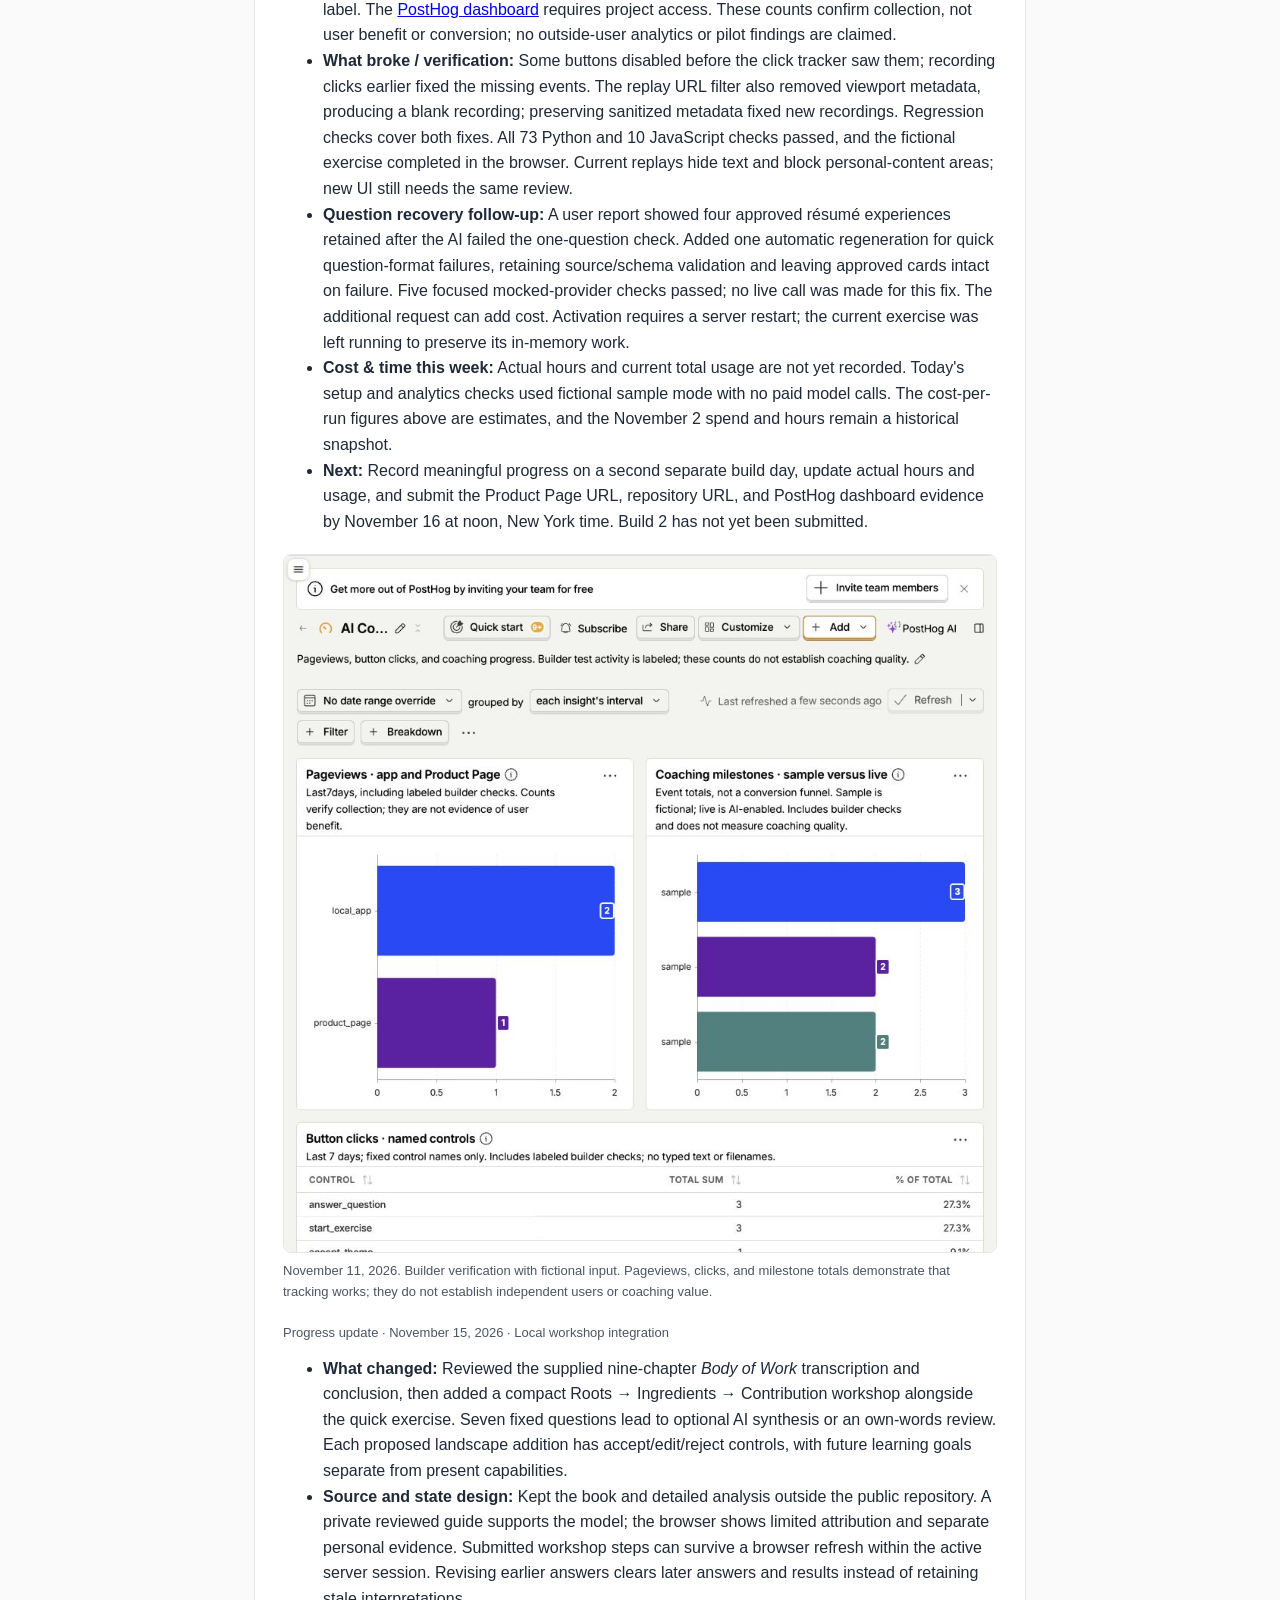
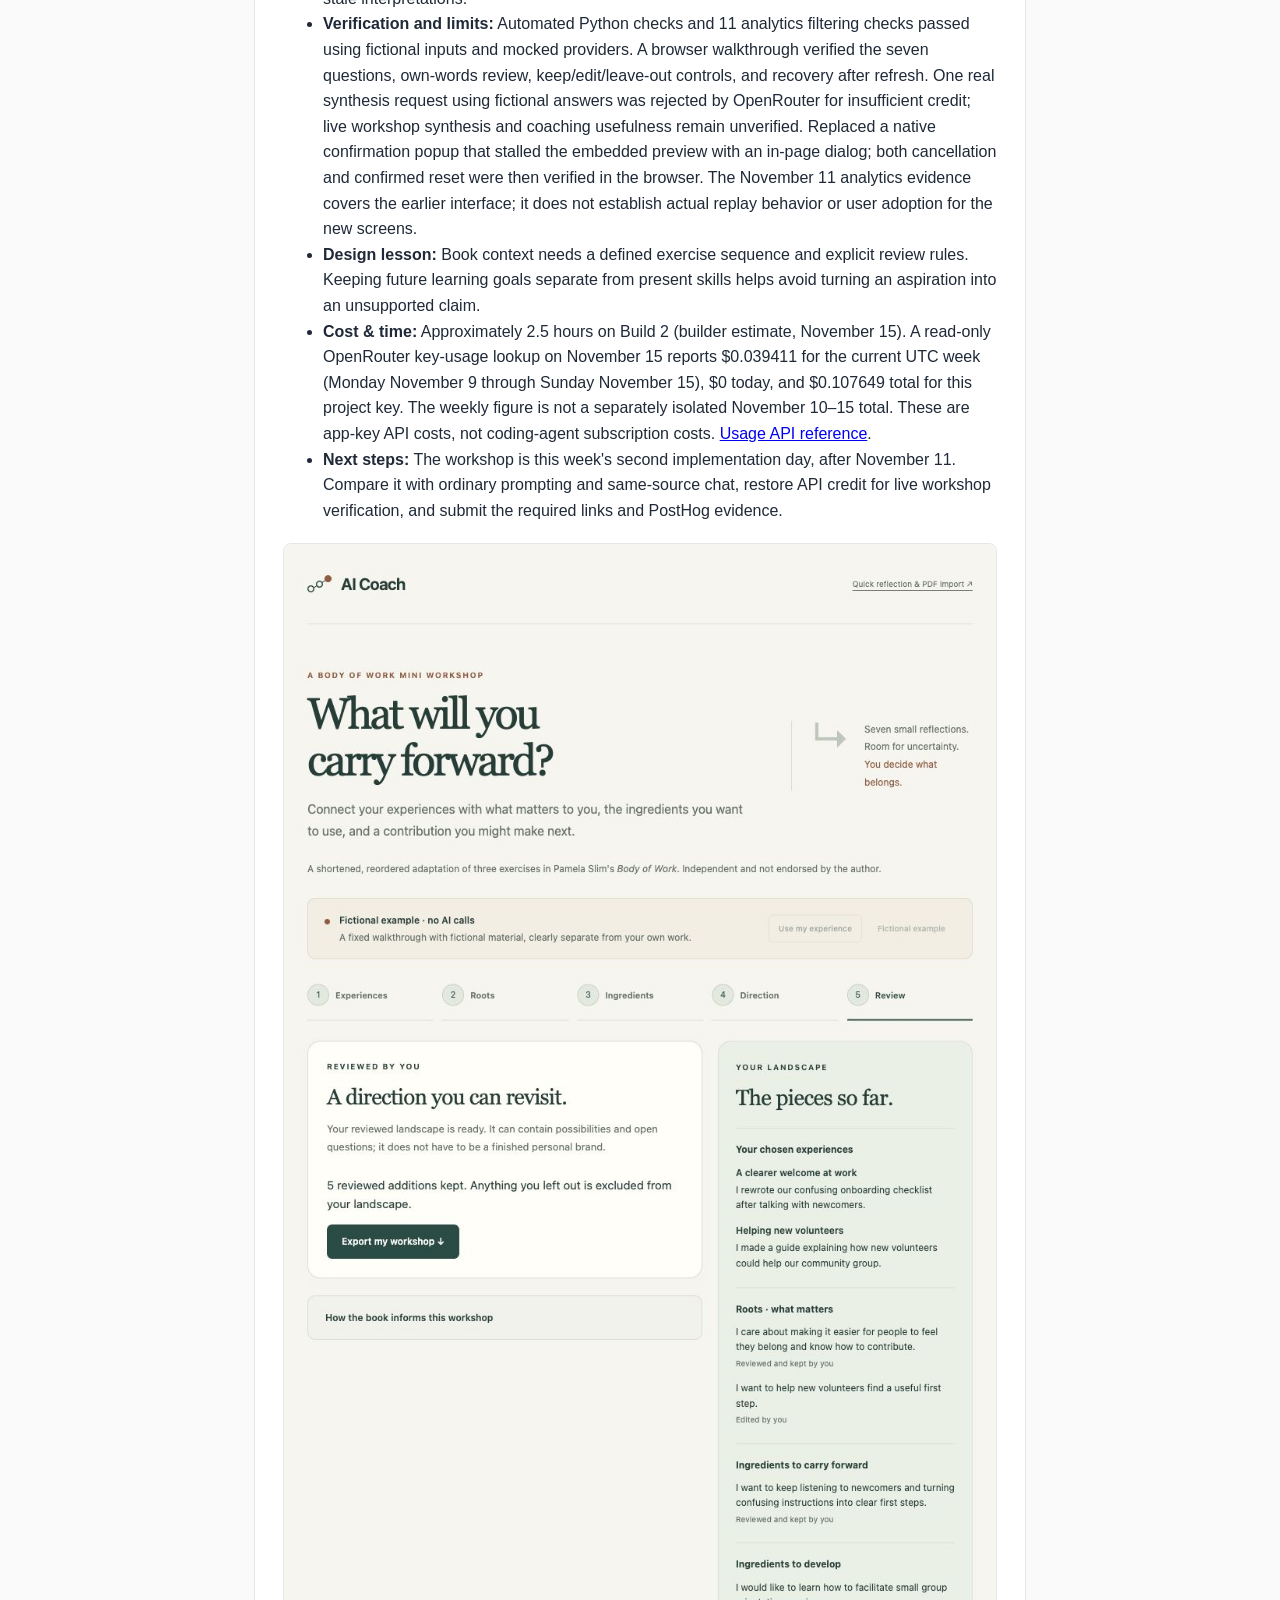
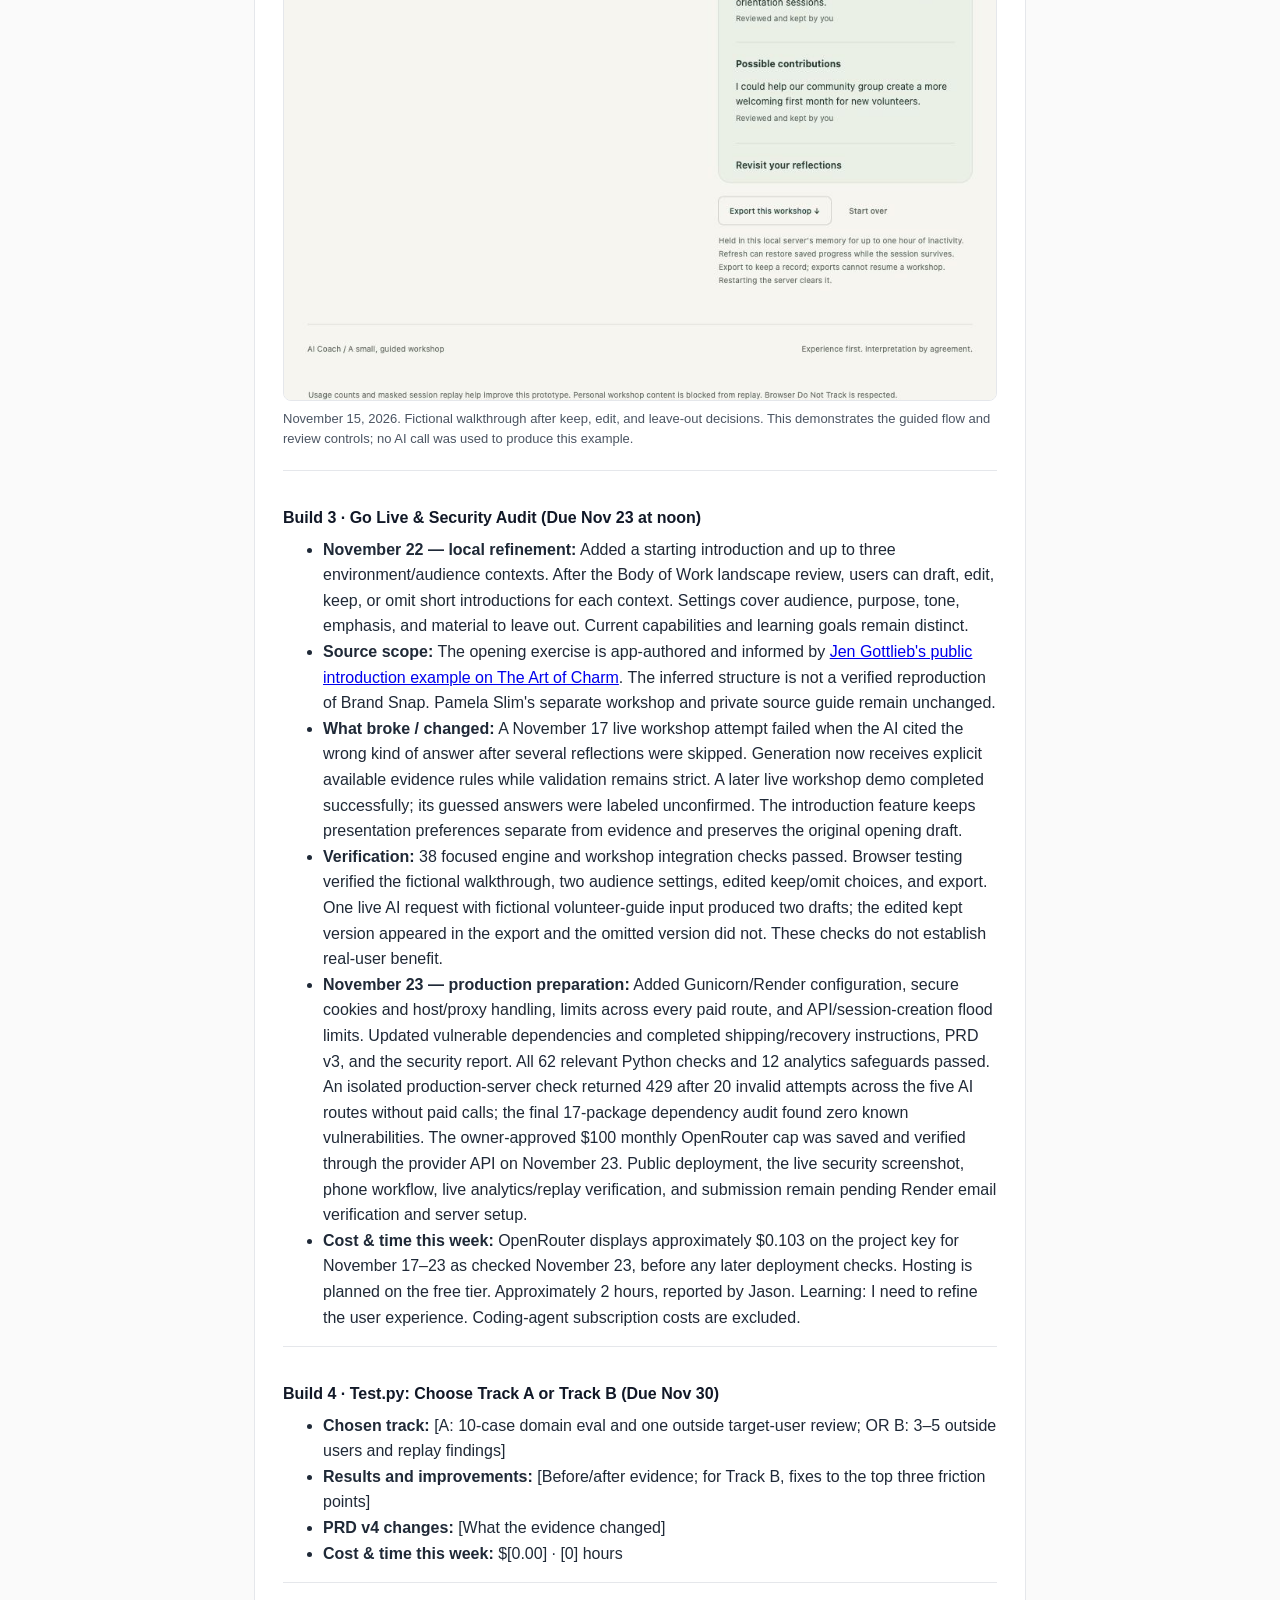
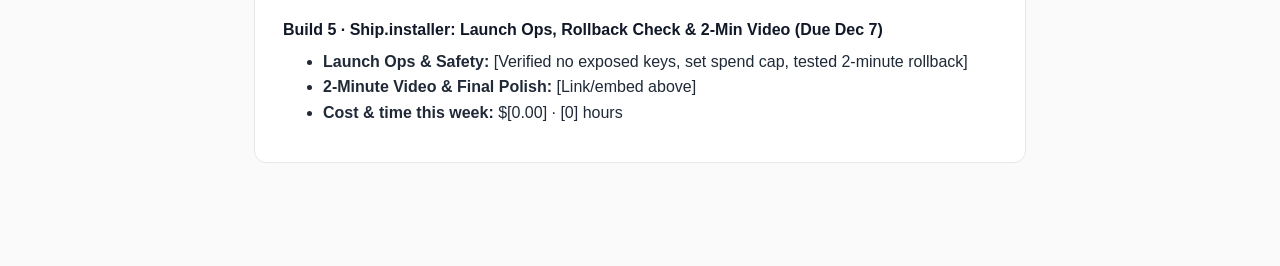
==== commit b83f1cbb: "Clarify current Python setup and approved spending cap" ====
--- a/docs/index.html
+++ b/docs/index.html
@@ -274,7 +274,7 @@
       <p>The quick exercise makes a question request and a theme request. The mini-workshop uses fixed questions and one optional synthesis request per explicit attempt; keeping the user's own words requires no model call. The server supplies a bounded private method guide and the approved experiences and submitted answers. Checks validate response shape, allowed method/evidence references, exact quotations, and separation of future goals from current ingredients. These checks do not prove semantic accuracy. The repository's default model is <code>anthropic/claude-sonnet-4.6</code>; the key remains server-side: local <code>.env</code> for development and a private environment variable on Render. No key is shipped to the browser.</p>
       <p>Workshop steps and results stay in server memory, with no database or personal browser storage. Refresh can restore submitted workshop steps while the one-hour session survives; stopping the server clears it. Export is a local record, not a resumable session. Revising an earlier question clears that answer, later answers, and downstream results after a warning. The private guide is loaded from a local path and never included in browser configuration or exports; missing configuration disables personal workshop mode. GitHub Pages hosts this Product Page separately from the Python app. No database, sign-in, or object storage is being added. A free host sleeping, restarting, or deploying clears in-memory progress; visitors must export records they want to keep.</p>
 
-      <p><strong>Production security choices:</strong> All five AI-capable routes share a 20-attempt/hour allowance per IP and session, plus a 100-attempt/hour global backstop. API flood and session-creation limits protect the in-memory service. Resetting or dropping cookies does not erase IP quotas. Secure/HttpOnly/SameSite cookies, exact trusted hosts, same-origin POST checks, bounded uploads, and no request-body logging remain required. Limits reset with the process, so an approved provider monthly cap is a separate requirement still awaiting owner selection. See <a href="https://github.com/building-with-ai-f26/jd3547---AI-Coach/blob/main/SECURITY.md">SECURITY.md</a> for verified results and remaining live checks.</p>
+      <p><strong>Production security choices:</strong> All five AI-capable routes share a 20-attempt/hour allowance per IP and session, plus a 100-attempt/hour global backstop. API flood and session-creation limits protect the in-memory service. Resetting or dropping cookies does not erase IP quotas. Secure/HttpOnly/SameSite cookies, exact trusted hosts, same-origin POST checks, bounded uploads, and no request-body logging remain required. Limits reset with the process, so the owner-approved OpenRouter cap of $100 per month is a separate spending backstop, saved and verified November 23. See <a href="https://github.com/building-with-ai-f26/jd3547---AI-Coach/blob/main/SECURITY.md">SECURITY.md</a> for verified results and remaining live checks.</p>
       <p><strong>Opening lines:</strong> Start with an optional current introduction and up to three settings/audiences. After reviewing the workshop landscape, request drafts or write your own. Edit and explicitly keep each version. Presentation preferences and aspirations do not establish accomplishments. This is an app-authored exercise informed by a public Jen Gottlieb introduction example, not a verified Brand Snap reproduction.</p>
 
       <h3>4. Unit Economics & Analytics Snapshot (Updated Weekly)</h3>
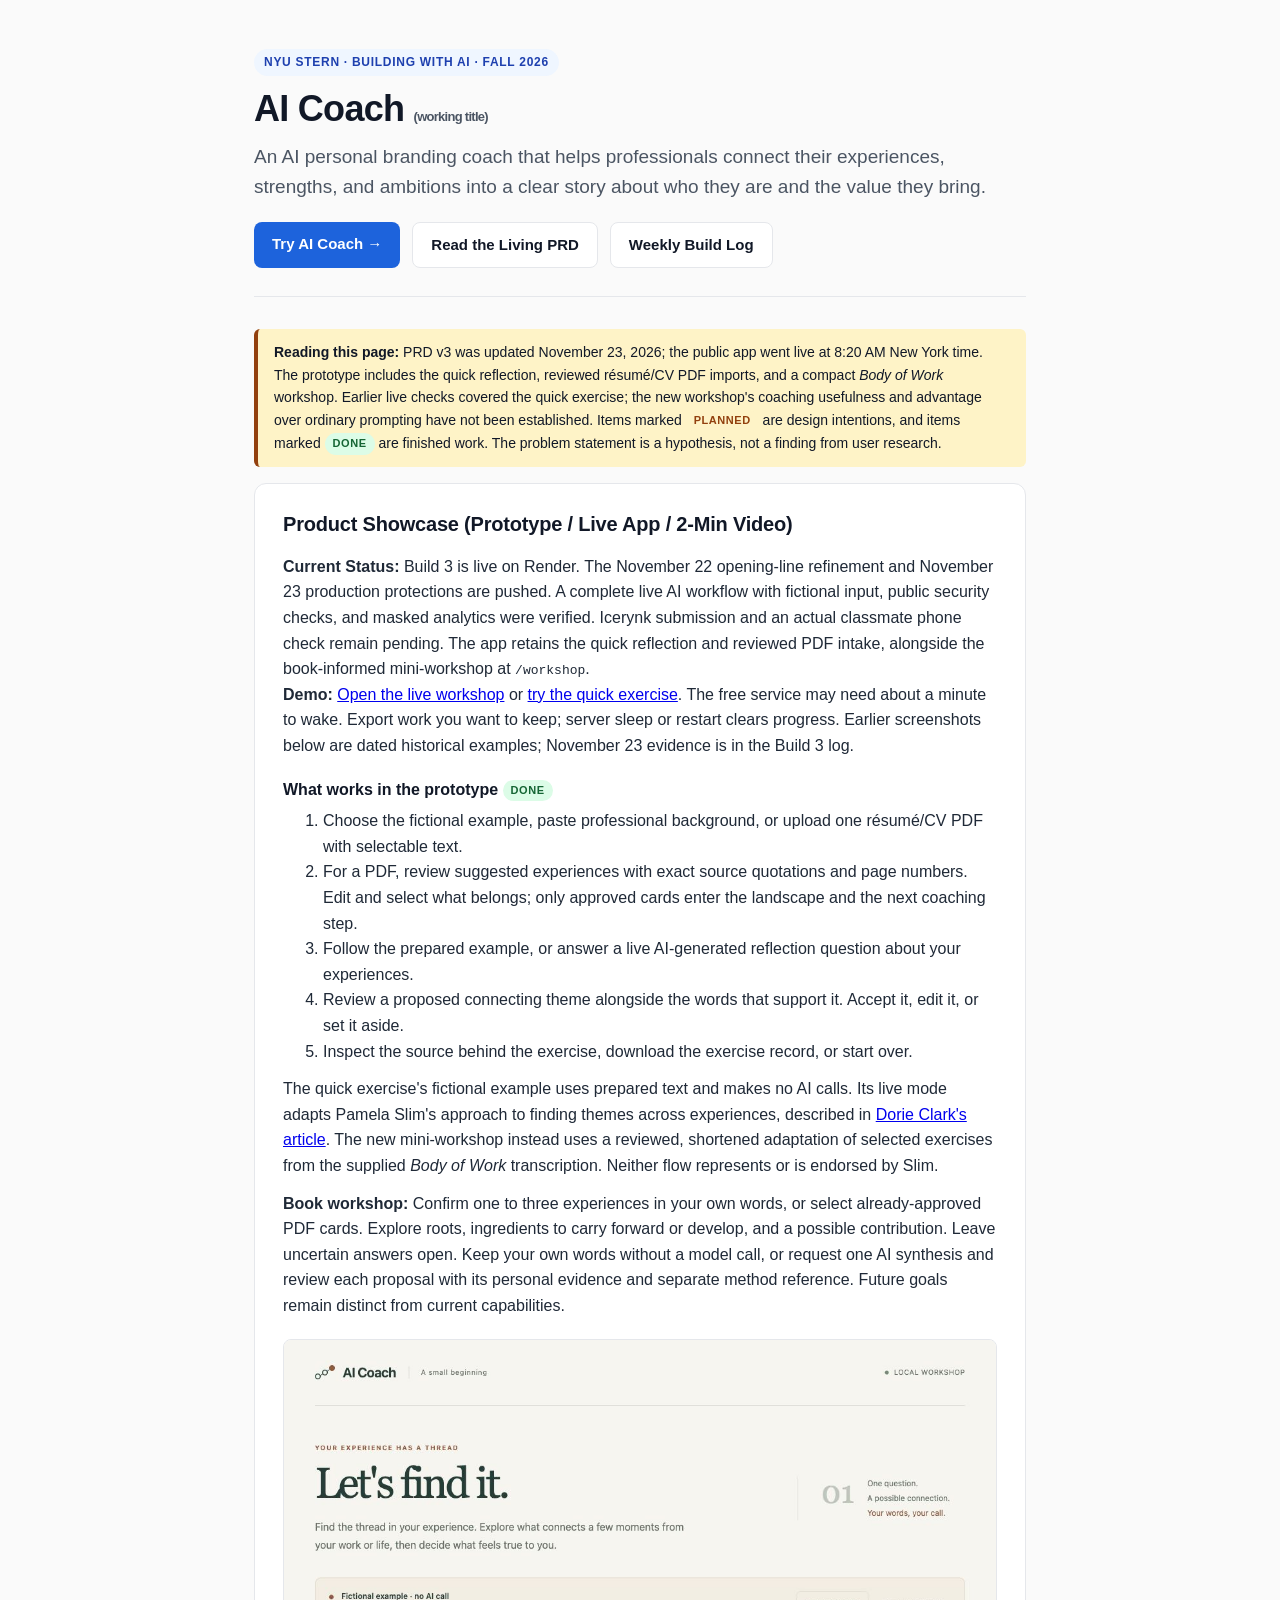
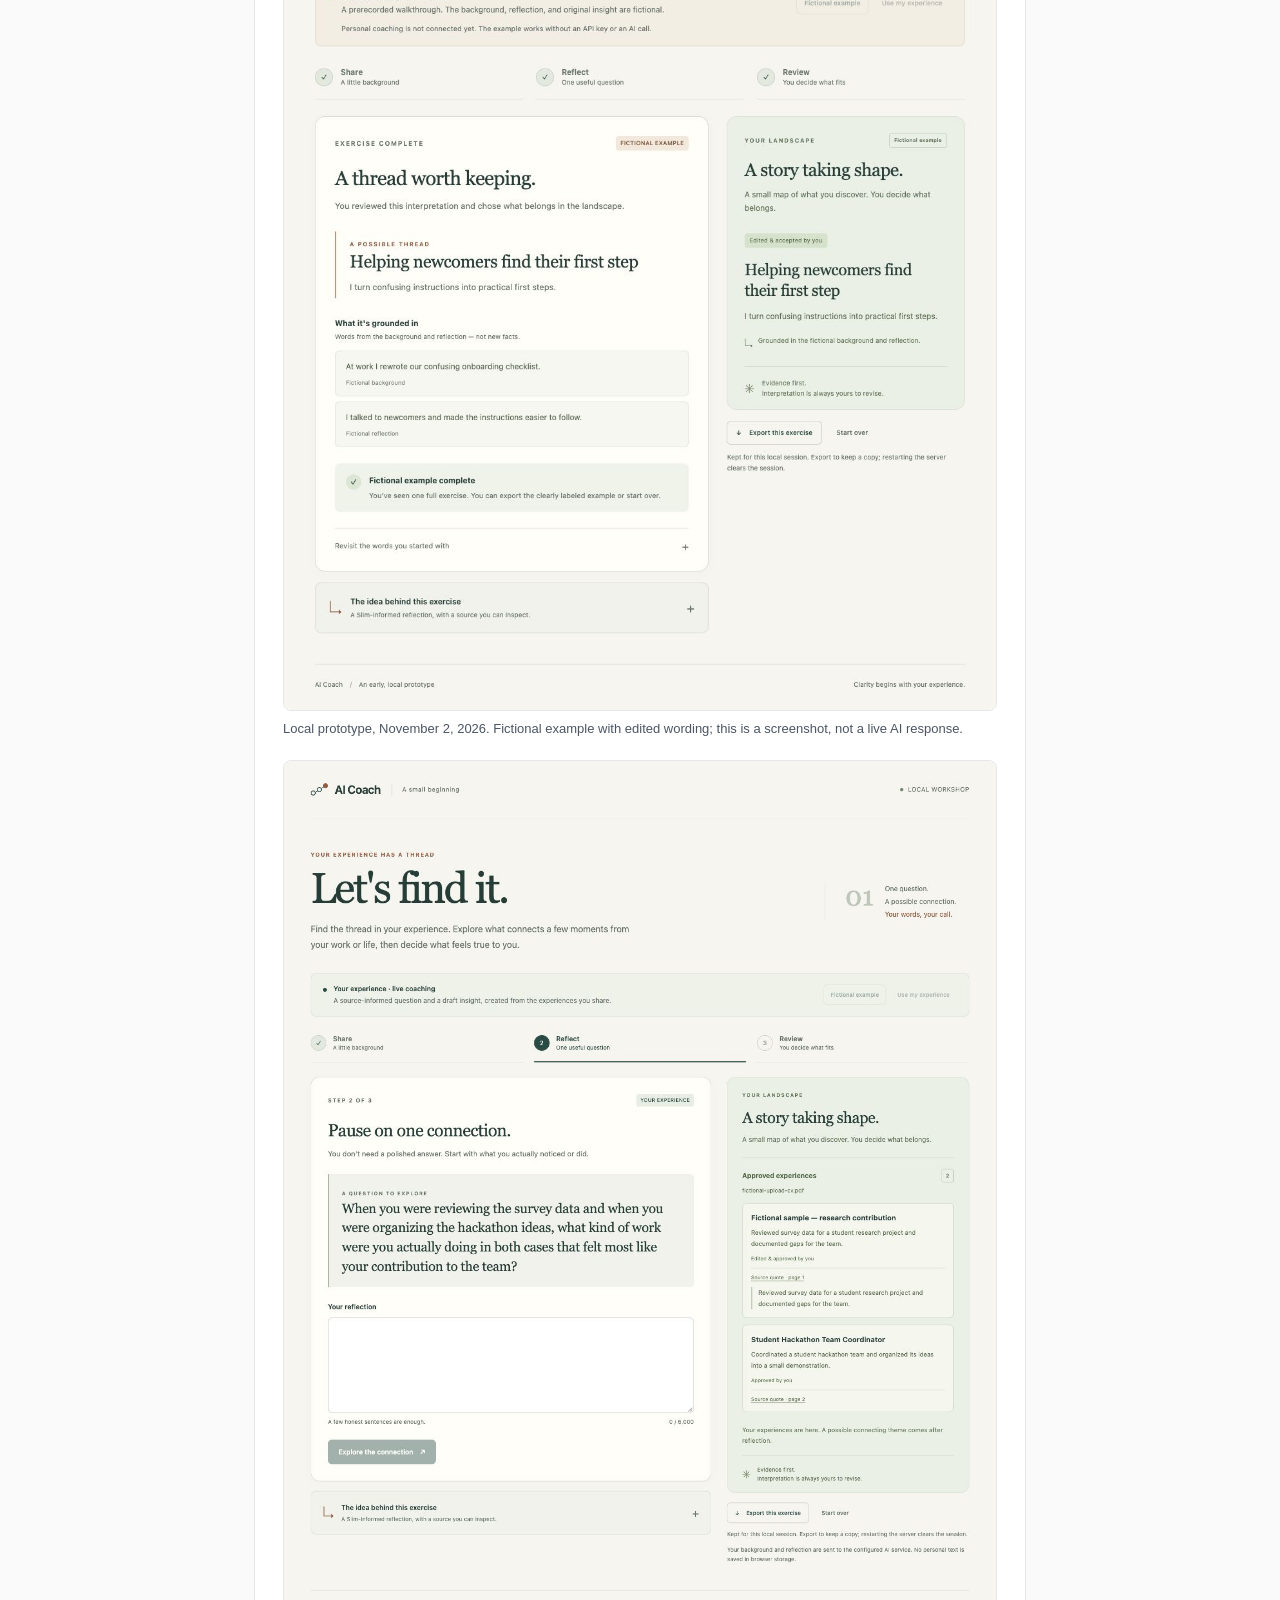
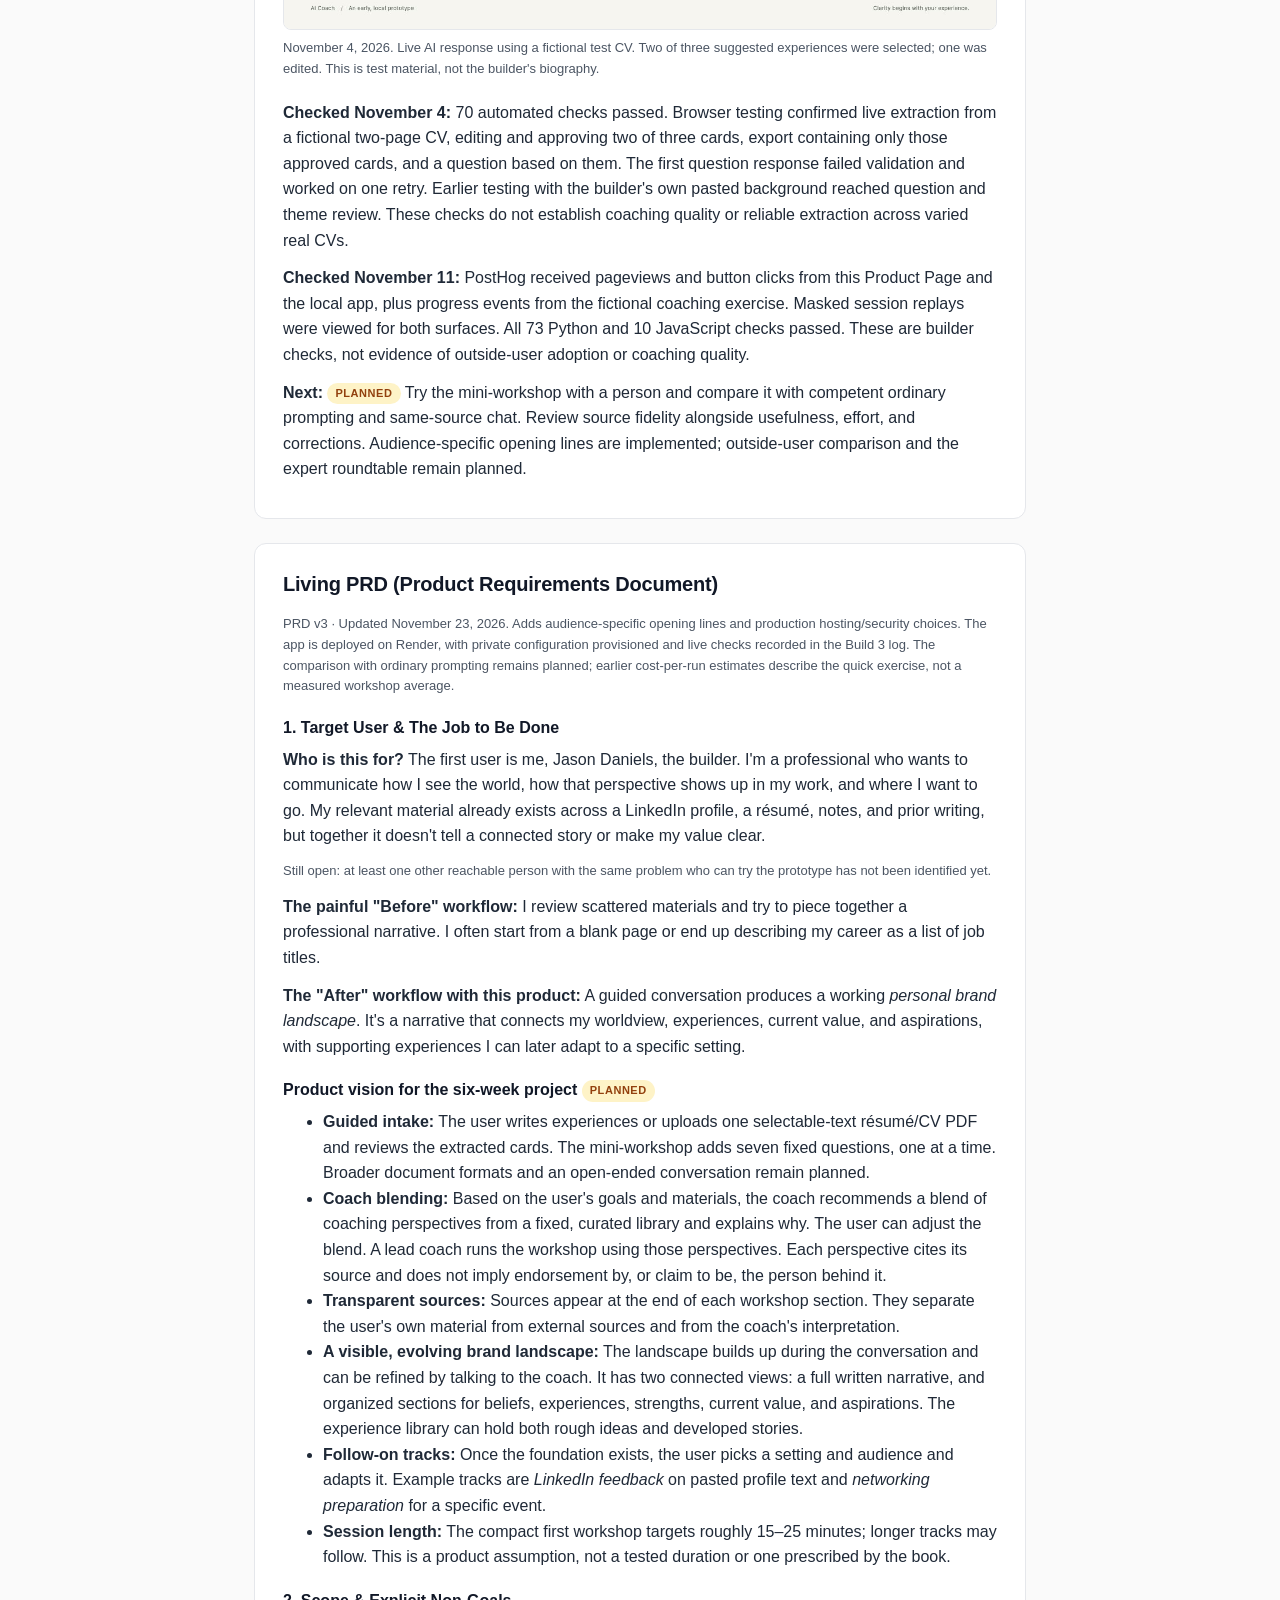
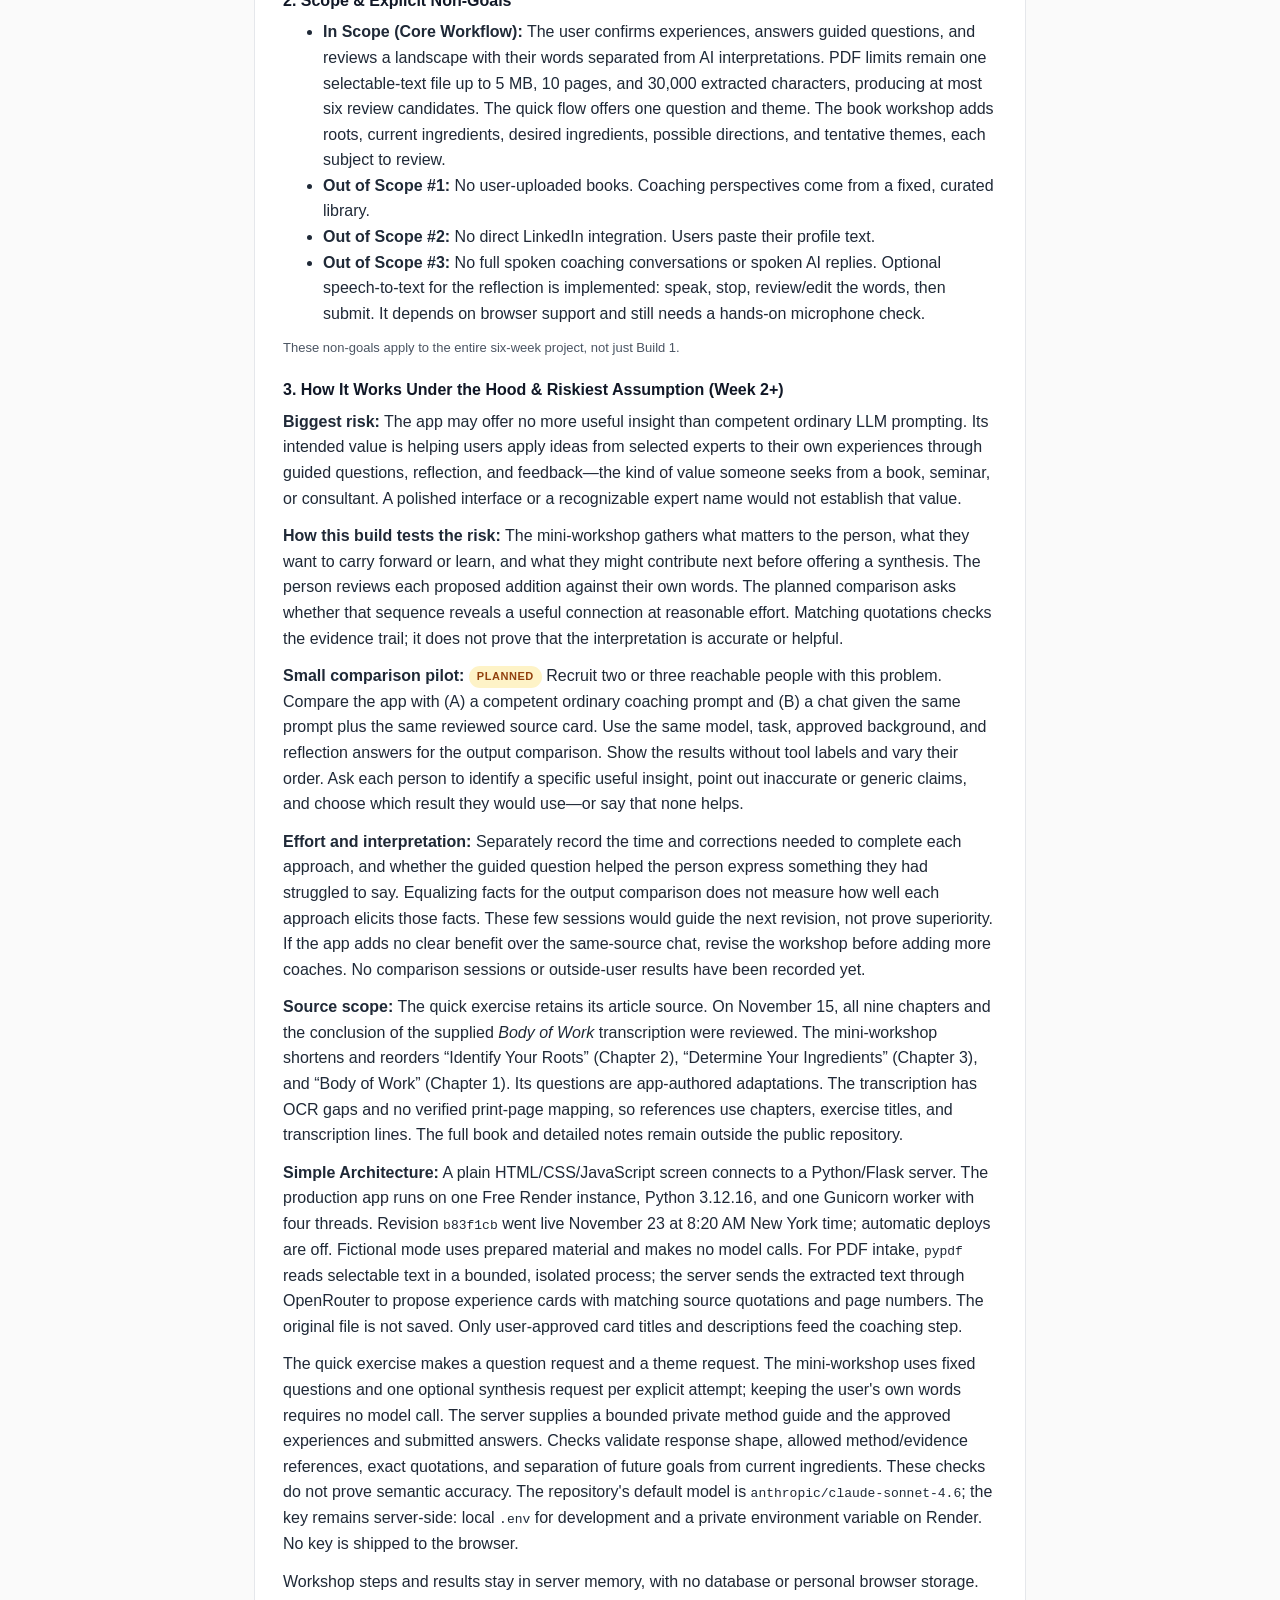
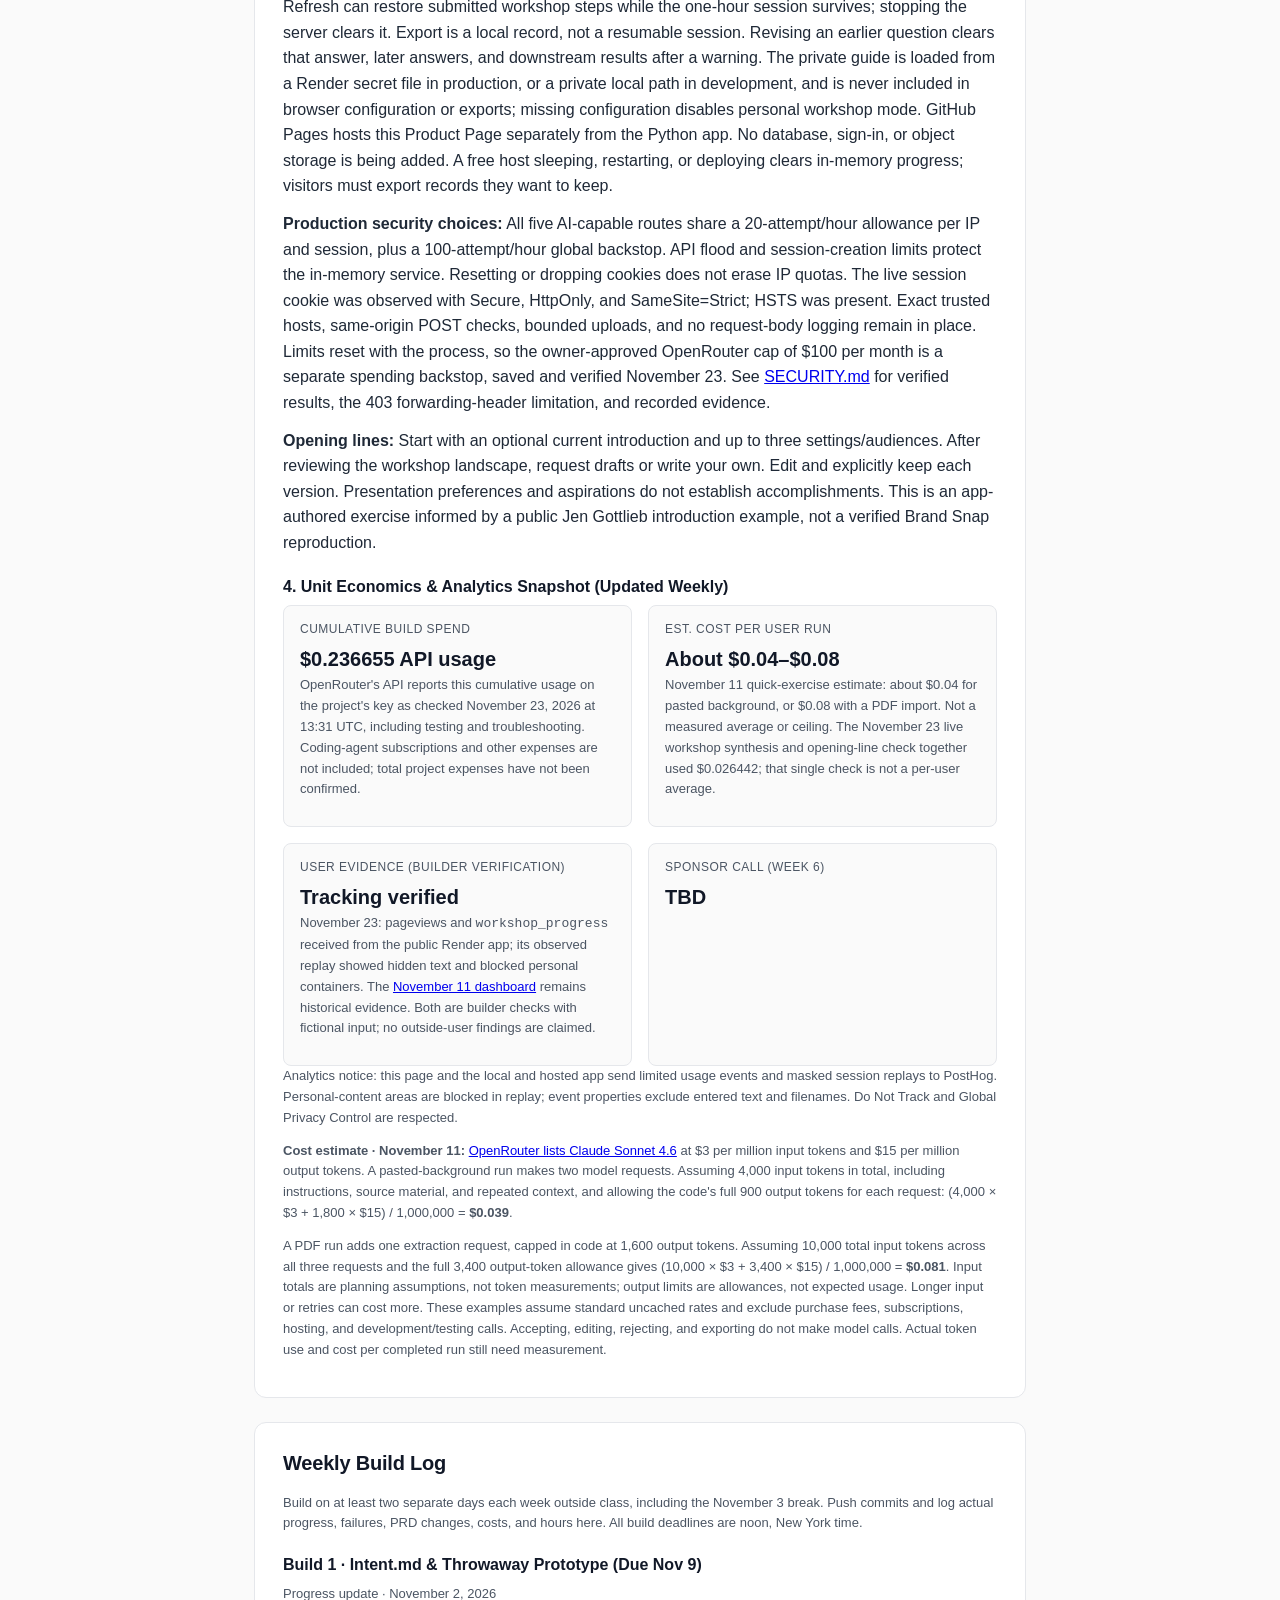
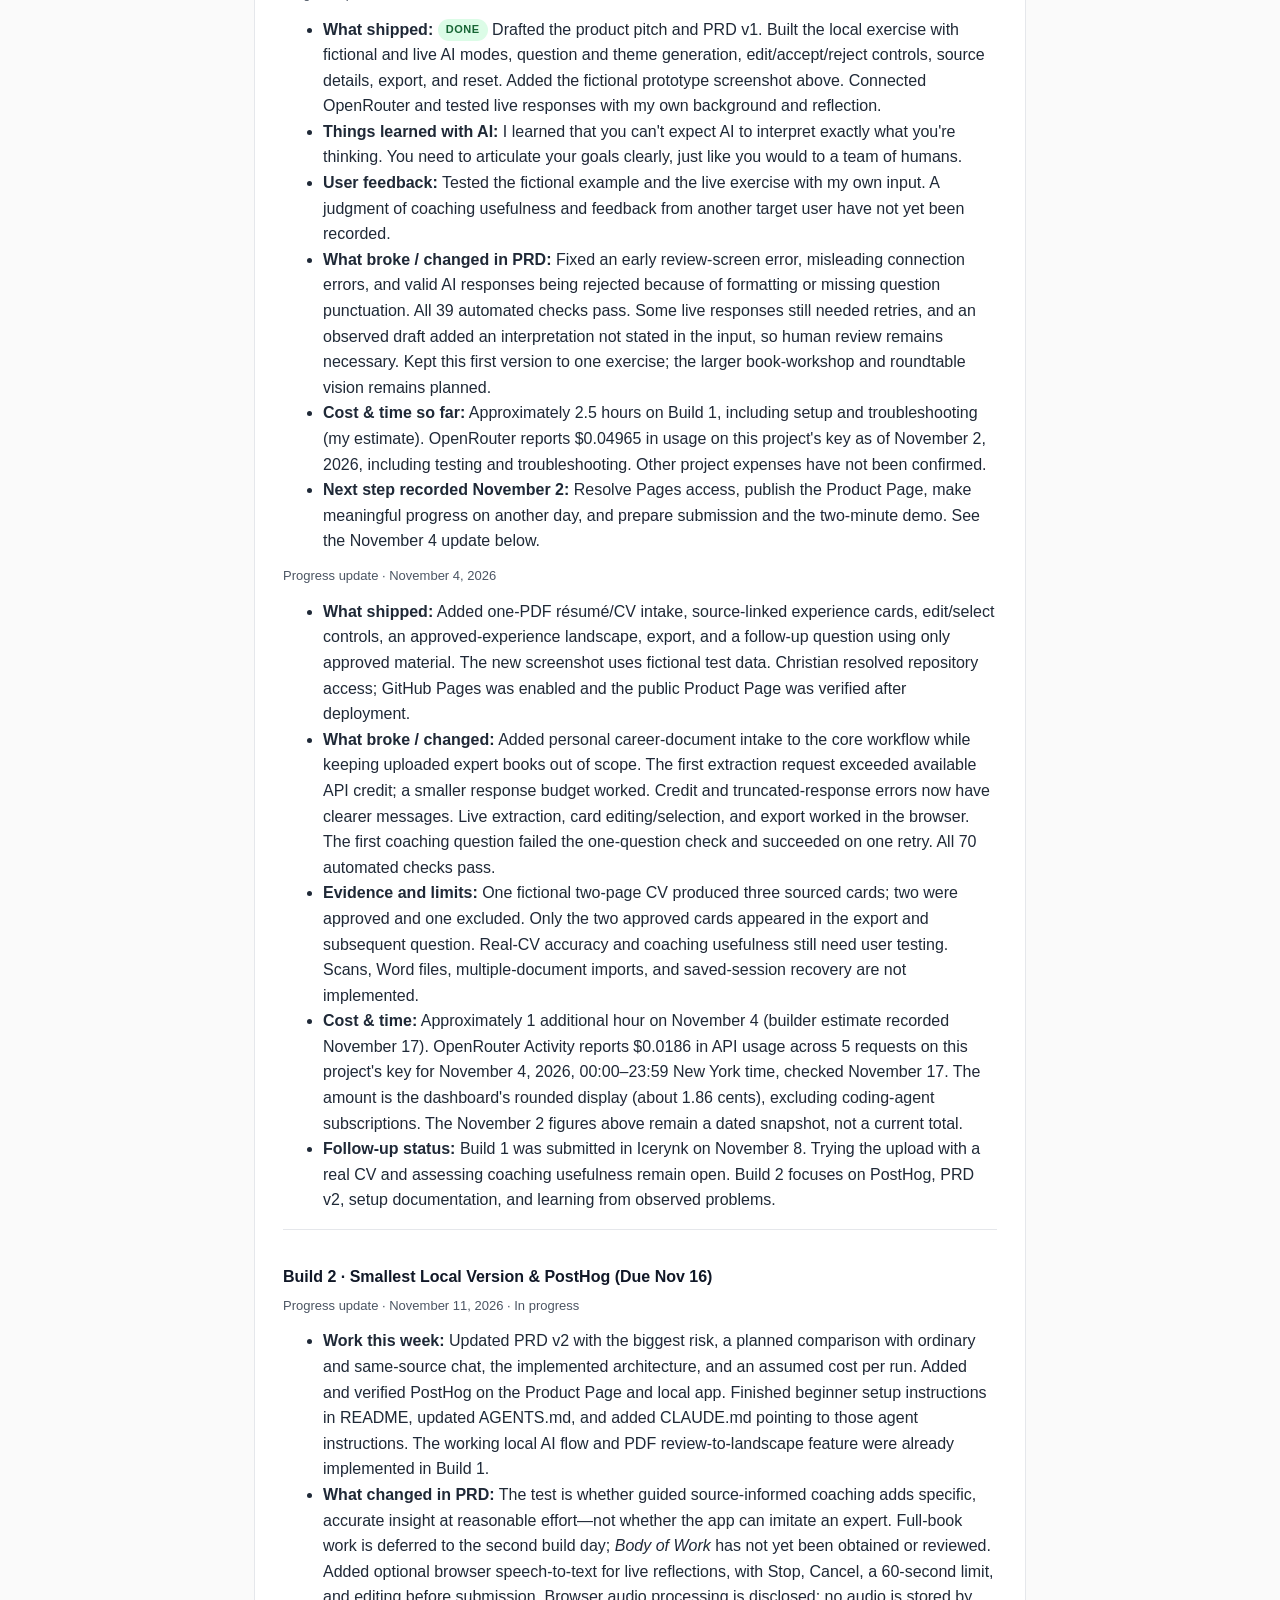
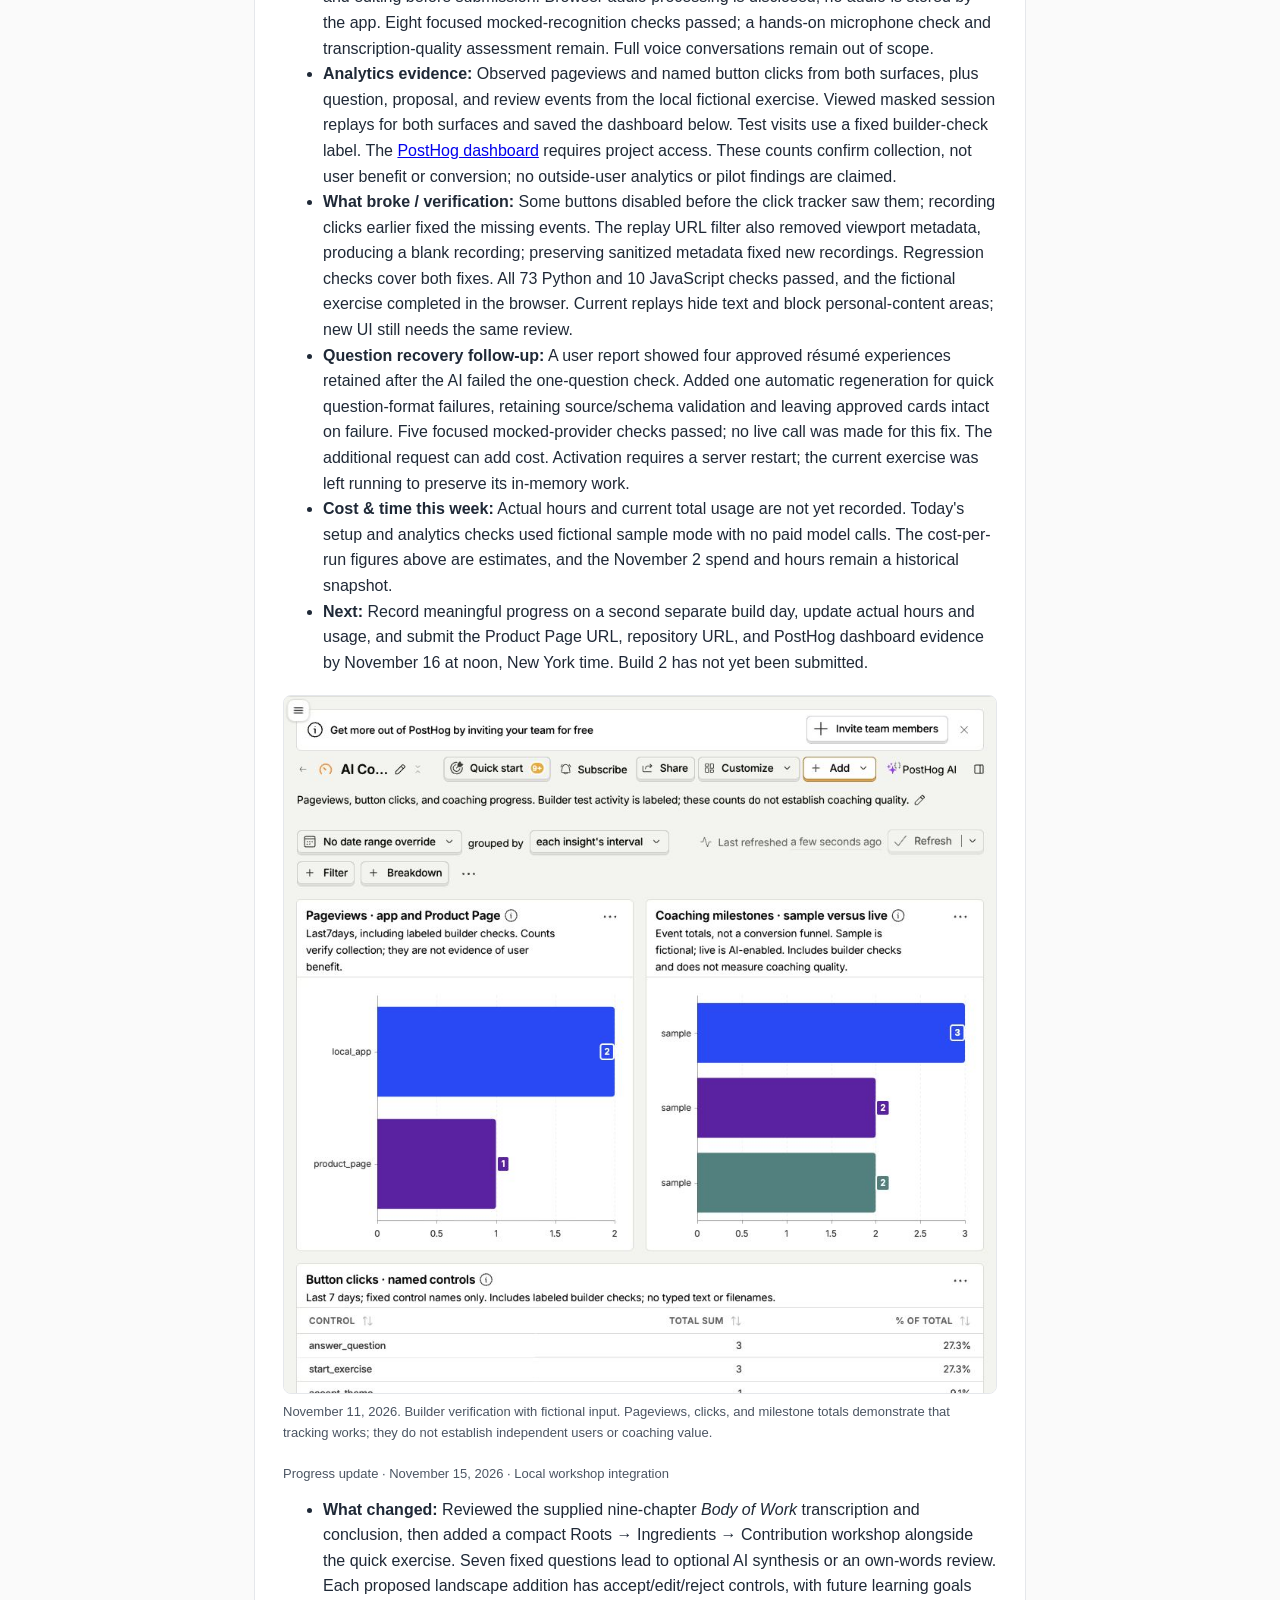
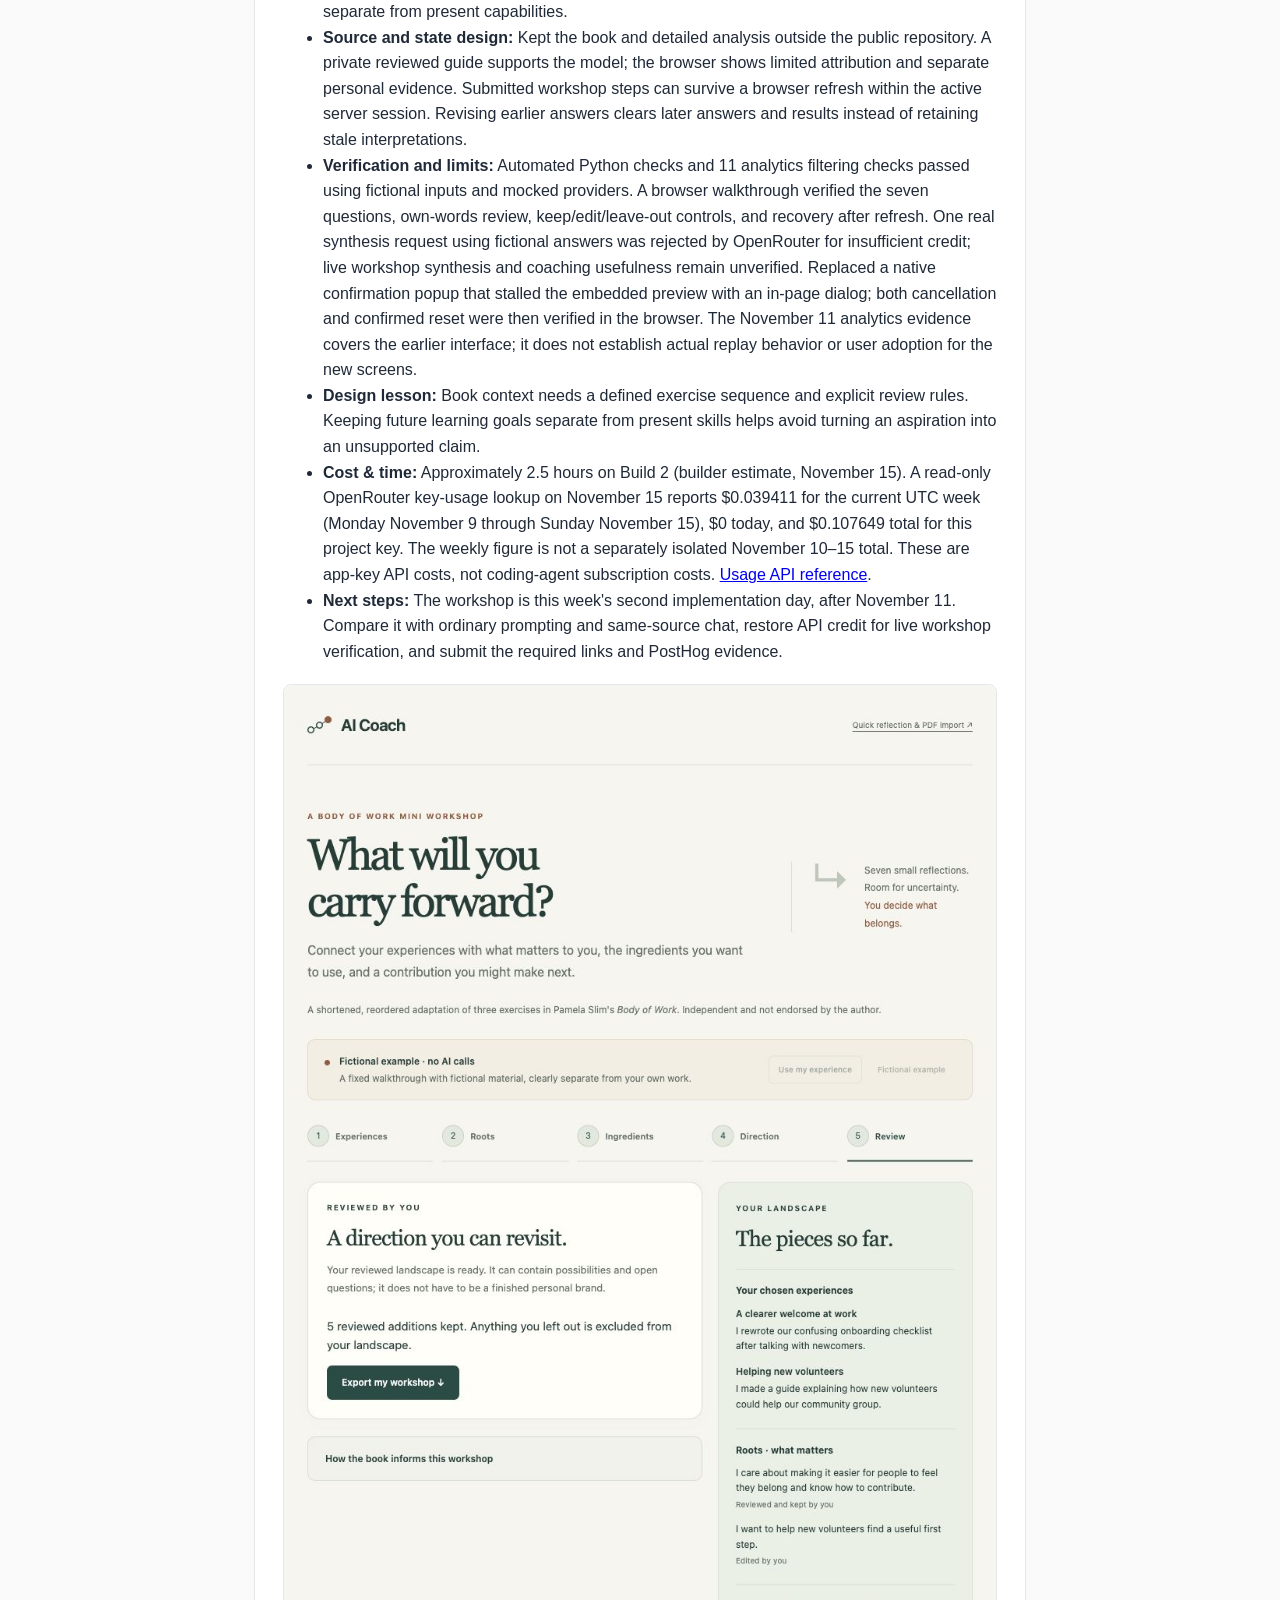
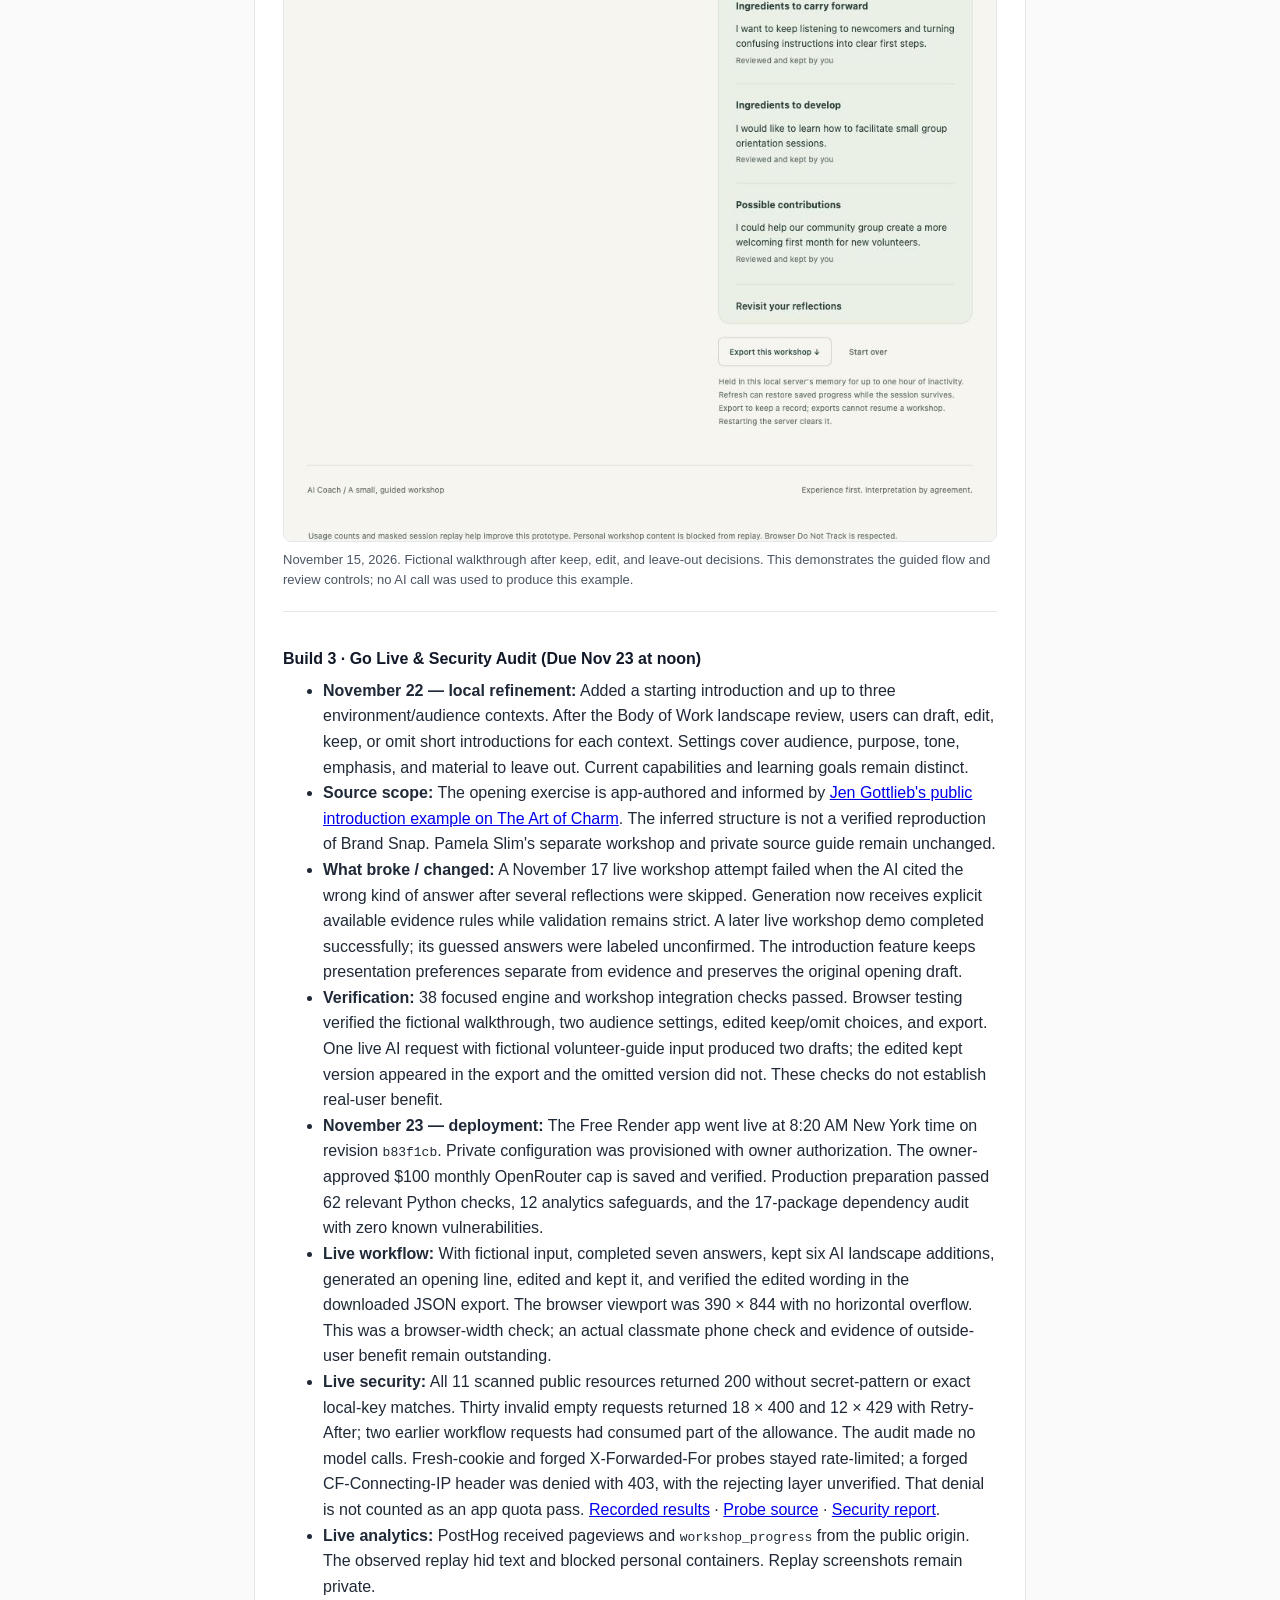
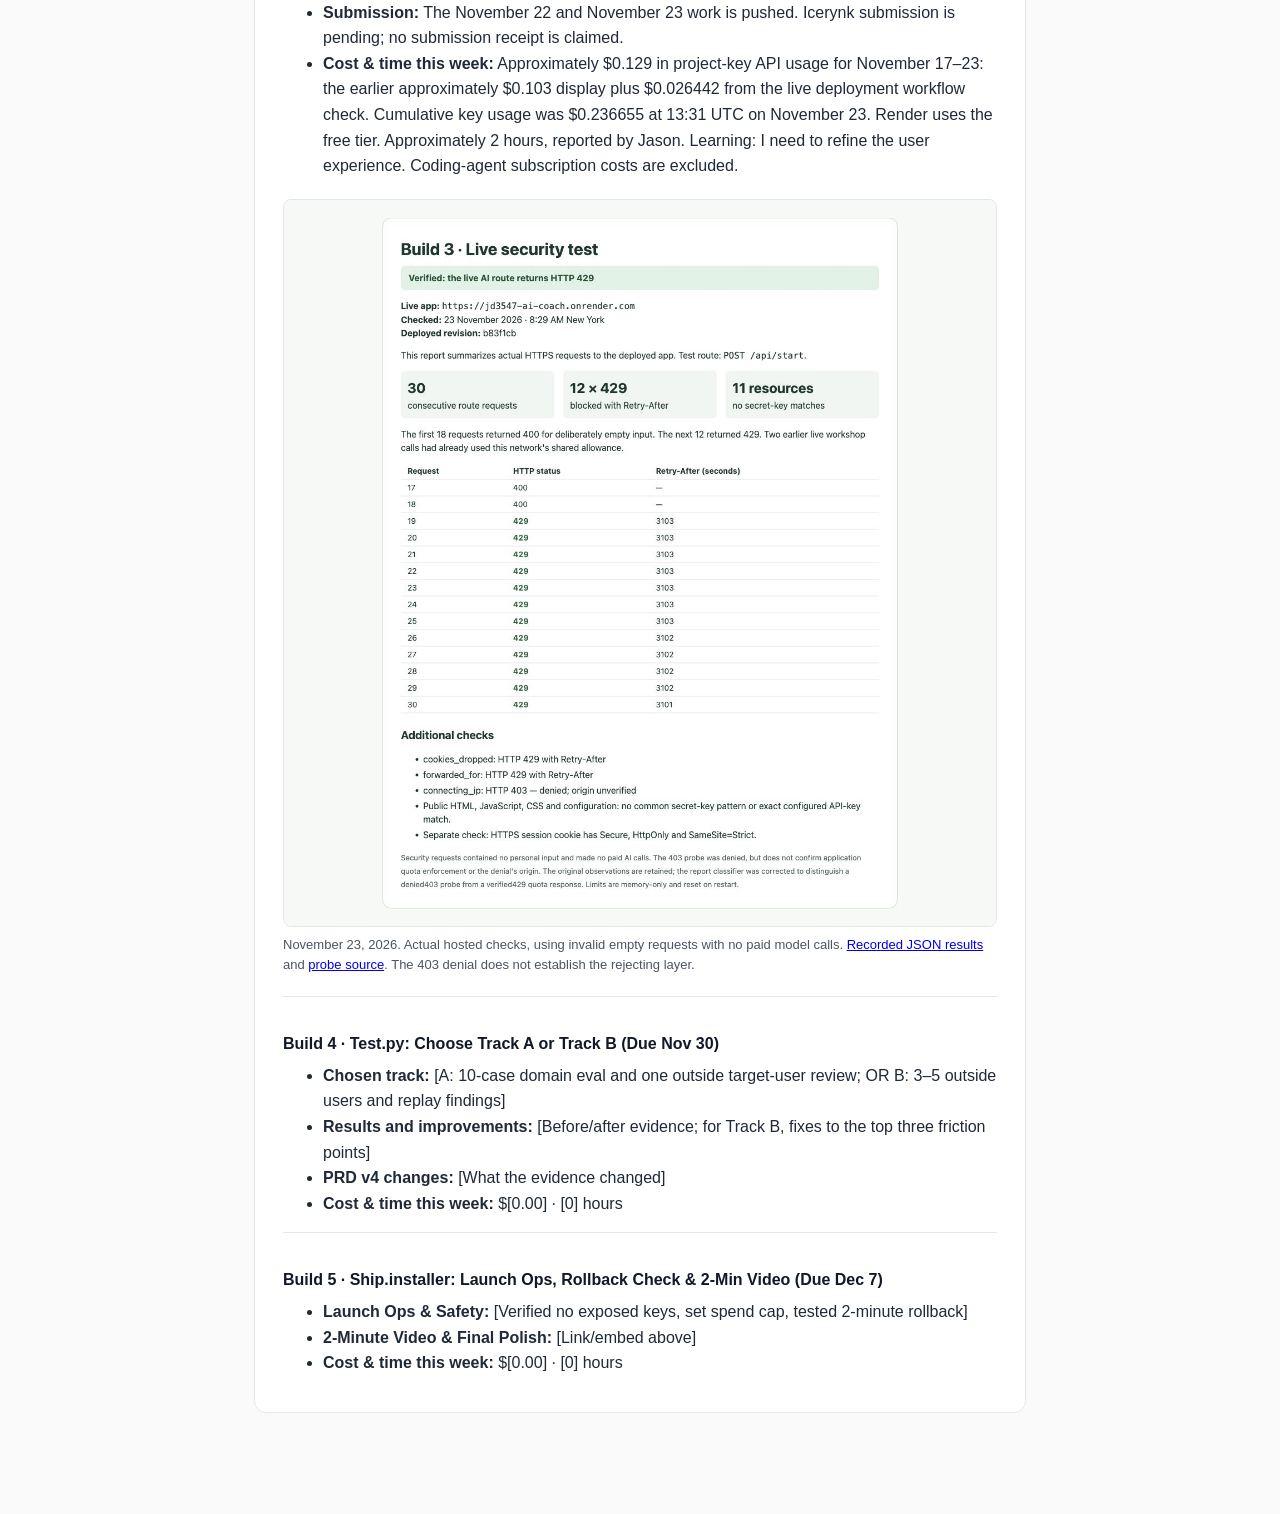
==== commit 7b329103: "Publish live Build 3 deployment and security evidence" ====
--- a/docs/index.html
+++ b/docs/index.html
@@ -187,14 +187,14 @@
       <h1>AI Coach <span class="meta">(working title)</span></h1>
       <p class="tagline">An AI personal branding coach that helps professionals connect their experiences, strengths, and ambitions into a clear story about who they are and the value they bring.</p>
       <div class="cta-row">
-        <a class="btn" href="#live-demo">See the Product →</a>
+        <a class="btn" href="https://jd3547-ai-coach.onrender.com/workshop">Try AI Coach →</a>
         <a class="btn btn-secondary" href="#prd">Read the Living PRD</a>
         <a class="btn btn-secondary" href="#build-log">Weekly Build Log</a>
       </div>
     </header>
 
     <div class="callout">
-      <strong>Reading this page:</strong> PRD v3 was updated November 23, 2026; deployment is pending account setup. The local prototype includes the quick reflection, reviewed résumé/CV PDF imports, and a compact <em>Body of Work</em> workshop. Earlier live checks covered the quick exercise; the new workshop's coaching usefulness and advantage over ordinary prompting have not been established. Items marked
+      <strong>Reading this page:</strong> PRD v3 was updated November 23, 2026; the public app went live at 8:20 AM New York time. The prototype includes the quick reflection, reviewed résumé/CV PDF imports, and a compact <em>Body of Work</em> workshop. Earlier live checks covered the quick exercise; the new workshop's coaching usefulness and advantage over ordinary prompting have not been established. Items marked
       <span class="status status-planned">Planned</span> are design intentions, and items marked
       <span class="status status-done">Done</span> are finished work. The problem statement is a hypothesis, not a finding from user research.
     </div>
@@ -203,8 +203,8 @@
     <section id="live-demo">
       <h2>Product Showcase (Prototype / Live App / 2-Min Video)</h2>
       <p>
-        <strong>Current Status:</strong> Build 3 deployment preparation. The November 22 opening-line refinement is pushed; production protections and shipping instructions were completed November 23. Public deployment and submission remain pending. The local app retains the quick reflection and reviewed PDF intake, and adds a separate book-informed mini-workshop at <code>/workshop</code>. It uses seven guided questions and optional AI synthesis before individual review.<br />
-        <strong>Demo:</strong> The app runs on the builder's laptop. The screenshots below show a reviewed example theme and a live question based on approved experiences from a fictional CV.
+        <strong>Current Status:</strong> Build 3 is live on Render. The November 22 opening-line refinement and November 23 production protections are pushed. A complete live AI workflow with fictional input, public security checks, and masked analytics were verified. Icerynk submission and an actual classmate phone check remain pending. The app retains the quick reflection and reviewed PDF intake, alongside the book-informed mini-workshop at <code>/workshop</code>.<br />
+        <strong>Demo:</strong> <a href="https://jd3547-ai-coach.onrender.com/workshop">Open the live workshop</a> or <a href="https://jd3547-ai-coach.onrender.com/">try the quick exercise</a>. The free service may need about a minute to wake. Export work you want to keep; server sleep or restart clears progress. Earlier screenshots below are dated historical examples; November 23 evidence is in the Build 3 log.
       </p>
 
       <h3>What works in the prototype <span class="status status-done">Done</span></h3>
@@ -237,7 +237,7 @@
     <!-- LIVING PRD (Updated every week!) -->
     <section id="prd">
       <h2>Living PRD (Product Requirements Document)</h2>
-      <p class="meta">PRD v3 · Updated November 23, 2026. Adds audience-specific opening lines and production hosting/security choices. Public deployment is pending Render sign-in and private configuration. The comparison with ordinary prompting remains planned; earlier cost-per-run estimates describe the quick exercise, not a measured workshop average.</p>
+      <p class="meta">PRD v3 · Updated November 23, 2026. Adds audience-specific opening lines and production hosting/security choices. The app is deployed on Render, with private configuration provisioned and live checks recorded in the Build 3 log. The comparison with ordinary prompting remains planned; earlier cost-per-run estimates describe the quick exercise, not a measured workshop average.</p>
 
       <h3>1. Target User & The Job to Be Done</h3>
       <p><strong>Who is this for?</strong> The first user is me, Jason Daniels, the builder. I'm a professional who wants to communicate how I see the world, how that perspective shows up in my work, and where I want to go. My relevant material already exists across a LinkedIn profile, a résumé, notes, and prior writing, but together it doesn't tell a connected story or make my value clear.</p>
@@ -270,36 +270,36 @@
       <p><strong>Small comparison pilot:</strong> <span class="status status-planned">Planned</span> Recruit two or three reachable people with this problem. Compare the app with (A) a competent ordinary coaching prompt and (B) a chat given the same prompt plus the same reviewed source card. Use the same model, task, approved background, and reflection answers for the output comparison. Show the results without tool labels and vary their order. Ask each person to identify a specific useful insight, point out inaccurate or generic claims, and choose which result they would use—or say that none helps.</p>
       <p><strong>Effort and interpretation:</strong> Separately record the time and corrections needed to complete each approach, and whether the guided question helped the person express something they had struggled to say. Equalizing facts for the output comparison does not measure how well each approach elicits those facts. These few sessions would guide the next revision, not prove superiority. If the app adds no clear benefit over the same-source chat, revise the workshop before adding more coaches. No comparison sessions or outside-user results have been recorded yet.</p>
       <p><strong>Source scope:</strong> The quick exercise retains its article source. On November 15, all nine chapters and the conclusion of the supplied <em>Body of Work</em> transcription were reviewed. The mini-workshop shortens and reorders “Identify Your Roots” (Chapter 2), “Determine Your Ingredients” (Chapter 3), and “Body of Work” (Chapter 1). Its questions are app-authored adaptations. The transcription has OCR gaps and no verified print-page mapping, so references use chapters, exercise titles, and transcription lines. The full book and detailed notes remain outside the public repository.</p>
-      <p><strong>Simple Architecture:</strong> A plain HTML/CSS/JavaScript screen connects to a Python/Flask server. The production configuration targets one Free Render instance, Python 3.12.16, and one Gunicorn worker with four threads; deployment is pending account setup. Fictional mode uses prepared material and makes no model calls. For PDF intake, <code>pypdf</code> reads selectable text in a bounded, isolated process; the server sends the extracted text through OpenRouter to propose experience cards with matching source quotations and page numbers. The original file is not saved. Only user-approved card titles and descriptions feed the coaching step.</p>
+      <p><strong>Simple Architecture:</strong> A plain HTML/CSS/JavaScript screen connects to a Python/Flask server. The production app runs on one Free Render instance, Python 3.12.16, and one Gunicorn worker with four threads. Revision <code>b83f1cb</code> went live November 23 at 8:20 AM New York time; automatic deploys are off. Fictional mode uses prepared material and makes no model calls. For PDF intake, <code>pypdf</code> reads selectable text in a bounded, isolated process; the server sends the extracted text through OpenRouter to propose experience cards with matching source quotations and page numbers. The original file is not saved. Only user-approved card titles and descriptions feed the coaching step.</p>
       <p>The quick exercise makes a question request and a theme request. The mini-workshop uses fixed questions and one optional synthesis request per explicit attempt; keeping the user's own words requires no model call. The server supplies a bounded private method guide and the approved experiences and submitted answers. Checks validate response shape, allowed method/evidence references, exact quotations, and separation of future goals from current ingredients. These checks do not prove semantic accuracy. The repository's default model is <code>anthropic/claude-sonnet-4.6</code>; the key remains server-side: local <code>.env</code> for development and a private environment variable on Render. No key is shipped to the browser.</p>
-      <p>Workshop steps and results stay in server memory, with no database or personal browser storage. Refresh can restore submitted workshop steps while the one-hour session survives; stopping the server clears it. Export is a local record, not a resumable session. Revising an earlier question clears that answer, later answers, and downstream results after a warning. The private guide is loaded from a local path and never included in browser configuration or exports; missing configuration disables personal workshop mode. GitHub Pages hosts this Product Page separately from the Python app. No database, sign-in, or object storage is being added. A free host sleeping, restarting, or deploying clears in-memory progress; visitors must export records they want to keep.</p>
-
-      <p><strong>Production security choices:</strong> All five AI-capable routes share a 20-attempt/hour allowance per IP and session, plus a 100-attempt/hour global backstop. API flood and session-creation limits protect the in-memory service. Resetting or dropping cookies does not erase IP quotas. Secure/HttpOnly/SameSite cookies, exact trusted hosts, same-origin POST checks, bounded uploads, and no request-body logging remain required. Limits reset with the process, so the owner-approved OpenRouter cap of $100 per month is a separate spending backstop, saved and verified November 23. See <a href="https://github.com/building-with-ai-f26/jd3547---AI-Coach/blob/main/SECURITY.md">SECURITY.md</a> for verified results and remaining live checks.</p>
+      <p>Workshop steps and results stay in server memory, with no database or personal browser storage. Refresh can restore submitted workshop steps while the one-hour session survives; stopping the server clears it. Export is a local record, not a resumable session. Revising an earlier question clears that answer, later answers, and downstream results after a warning. The private guide is loaded from a Render secret file in production, or a private local path in development, and is never included in browser configuration or exports; missing configuration disables personal workshop mode. GitHub Pages hosts this Product Page separately from the Python app. No database, sign-in, or object storage is being added. A free host sleeping, restarting, or deploying clears in-memory progress; visitors must export records they want to keep.</p>
+
+      <p><strong>Production security choices:</strong> All five AI-capable routes share a 20-attempt/hour allowance per IP and session, plus a 100-attempt/hour global backstop. API flood and session-creation limits protect the in-memory service. Resetting or dropping cookies does not erase IP quotas. The live session cookie was observed with Secure, HttpOnly, and SameSite=Strict; HSTS was present. Exact trusted hosts, same-origin POST checks, bounded uploads, and no request-body logging remain in place. Limits reset with the process, so the owner-approved OpenRouter cap of $100 per month is a separate spending backstop, saved and verified November 23. See <a href="https://github.com/building-with-ai-f26/jd3547---AI-Coach/blob/main/SECURITY.md">SECURITY.md</a> for verified results, the 403 forwarding-header limitation, and recorded evidence.</p>
       <p><strong>Opening lines:</strong> Start with an optional current introduction and up to three settings/audiences. After reviewing the workshop landscape, request drafts or write your own. Edit and explicitly keep each version. Presentation preferences and aspirations do not establish accomplishments. This is an app-authored exercise informed by a public Jen Gottlieb introduction example, not a verified Brand Snap reproduction.</p>
 
       <h3>4. Unit Economics & Analytics Snapshot (Updated Weekly)</h3>
       <div class="grid-2">
         <div class="stat-box">
           <div class="stat-label">Cumulative Build Spend</div>
-          <div class="stat-value">$0.210213 API usage</div>
-          <p class="meta">OpenRouter reports this cumulative usage on the project's key as checked November 23, 2026, including testing and troubleshooting. Coding-agent subscriptions and other expenses are not included; total project expenses have not been confirmed.</p>
+          <div class="stat-value">$0.236655 API usage</div>
+          <p class="meta">OpenRouter's API reports this cumulative usage on the project's key as checked November 23, 2026 at 13:31 UTC, including testing and troubleshooting. Coding-agent subscriptions and other expenses are not included; total project expenses have not been confirmed.</p>
         </div>
         <div class="stat-box">
           <div class="stat-label">Est. Cost Per User Run</div>
           <div class="stat-value">About $0.04–$0.08</div>
-          <p class="meta">November 11 quick-exercise estimate: about $0.04 for pasted background, or $0.08 with a PDF import. Not a measured average or ceiling. The new workshop's optional synthesis cost has not been measured.</p>
+          <p class="meta">November 11 quick-exercise estimate: about $0.04 for pasted background, or $0.08 with a PDF import. Not a measured average or ceiling. The November 23 live workshop synthesis and opening-line check together used $0.026442; that single check is not a per-user average.</p>
         </div>
         <div class="stat-box">
-          <div class="stat-label">User Evidence (Analytics from Build 2)</div>
+          <div class="stat-label">User Evidence (Builder Verification)</div>
           <div class="stat-value">Tracking verified</div>
-          <p class="meta" id="analytics-verification">November 11: pageviews and clicks received from both surfaces; coaching progress received from the local fictional exercise. Masked replays viewed for both. <a href="assets/posthog-dashboard-nov-11.jpg">Dashboard evidence</a> shows builder testing only; no outside-user findings are claimed.</p>
+          <p class="meta" id="analytics-verification">November 23: pageviews and <code>workshop_progress</code> received from the public Render app; its observed replay showed hidden text and blocked personal containers. The <a href="assets/posthog-dashboard-nov-11.jpg">November 11 dashboard</a> remains historical evidence. Both are builder checks with fictional input; no outside-user findings are claimed.</p>
         </div>
         <div class="stat-box">
           <div class="stat-label">Sponsor Call (Week 6)</div>
           <div class="stat-value">TBD</div>
         </div>
       </div>
-      <p class="meta">Analytics notice: this page and the local app send limited usage events and masked session replays to PostHog. Personal-content areas are blocked in replay; event properties exclude entered text and filenames. Do Not Track and Global Privacy Control are respected.</p>
+      <p class="meta">Analytics notice: this page and the local and hosted app send limited usage events and masked session replays to PostHog. Personal-content areas are blocked in replay; event properties exclude entered text and filenames. Do Not Track and Global Privacy Control are respected.</p>
       <p class="meta"><strong>Cost estimate · November 11:</strong> <a href="https://openrouter.ai/anthropic/claude-sonnet-4.6">OpenRouter lists Claude Sonnet 4.6</a> at $3 per million input tokens and $15 per million output tokens. A pasted-background run makes two model requests. Assuming 4,000 input tokens in total, including instructions, source material, and repeated context, and allowing the code's full 900 output tokens for each request: (4,000 × $3 + 1,800 × $15) / 1,000,000 = <strong>$0.039</strong>.</p>
       <p class="meta">A PDF run adds one extraction request, capped in code at 1,600 output tokens. Assuming 10,000 total input tokens across all three requests and the full 3,400 output-token allowance gives (10,000 × $3 + 3,400 × $15) / 1,000,000 = <strong>$0.081</strong>. Input totals are planning assumptions, not token measurements; output limits are allowances, not expected usage. Longer input or retries can cost more. These examples assume standard uncached rates and exclude purchase fees, subscriptions, hosting, and development/testing calls. Accepting, editing, rejecting, and exporting do not make model calls. Actual token use and cost per completed run still need measurement.</p>
     </section>
@@ -372,9 +372,17 @@
           <li><strong>Source scope:</strong> The opening exercise is app-authored and informed by <a href="https://theartofcharm.com/art-of-conversation/how-to-introduce-yourself-in-a-group/">Jen Gottlieb's public introduction example on The Art of Charm</a>. The inferred structure is not a verified reproduction of Brand Snap. Pamela Slim's separate workshop and private source guide remain unchanged.</li>
           <li><strong>What broke / changed:</strong> A November 17 live workshop attempt failed when the AI cited the wrong kind of answer after several reflections were skipped. Generation now receives explicit available evidence rules while validation remains strict. A later live workshop demo completed successfully; its guessed answers were labeled unconfirmed. The introduction feature keeps presentation preferences separate from evidence and preserves the original opening draft.</li>
           <li><strong>Verification:</strong> 38 focused engine and workshop integration checks passed. Browser testing verified the fictional walkthrough, two audience settings, edited keep/omit choices, and export. One live AI request with fictional volunteer-guide input produced two drafts; the edited kept version appeared in the export and the omitted version did not. These checks do not establish real-user benefit.</li>
-          <li><strong>November 23 — production preparation:</strong> Added Gunicorn/Render configuration, secure cookies and host/proxy handling, limits across every paid route, and API/session-creation flood limits. Updated vulnerable dependencies and completed shipping/recovery instructions, PRD v3, and the security report. All 62 relevant Python checks and 12 analytics safeguards passed. An isolated production-server check returned 429 after 20 invalid attempts across the five AI routes without paid calls; the final 17-package dependency audit found zero known vulnerabilities. The owner-approved $100 monthly OpenRouter cap was saved and verified through the provider API on November 23. Public deployment, the live security screenshot, phone workflow, live analytics/replay verification, and submission remain pending Render email verification and server setup.</li>
-          <li><strong>Cost &amp; time this week:</strong> OpenRouter displays approximately $0.103 on the project key for November 17–23 as checked November 23, before any later deployment checks. Hosting is planned on the free tier. Approximately 2 hours, reported by Jason. Learning: I need to refine the user experience. Coding-agent subscription costs are excluded.</li>
-        </ul>
+          <li><strong>November 23 — deployment:</strong> The Free Render app went live at 8:20 AM New York time on revision <code>b83f1cb</code>. Private configuration was provisioned with owner authorization. The owner-approved $100 monthly OpenRouter cap is saved and verified. Production preparation passed 62 relevant Python checks, 12 analytics safeguards, and the 17-package dependency audit with zero known vulnerabilities.</li>
+          <li><strong>Live workflow:</strong> With fictional input, completed seven answers, kept six AI landscape additions, generated an opening line, edited and kept it, and verified the edited wording in the downloaded JSON export. The browser viewport was 390 × 844 with no horizontal overflow. This was a browser-width check; an actual classmate phone check and evidence of outside-user benefit remain outstanding.</li>
+          <li><strong>Live security:</strong> All 11 scanned public resources returned 200 without secret-pattern or exact local-key matches. Thirty invalid empty requests returned 18 × 400 and 12 × 429 with Retry-After; two earlier workflow requests had consumed part of the allowance. The audit made no model calls. Fresh-cookie and forged X-Forwarded-For probes stayed rate-limited; a forged CF-Connecting-IP header was denied with 403, with the rejecting layer unverified. That denial is not counted as an app quota pass. <a href="assets/build3-security-results.json">Recorded results</a> · <a href="https://github.com/building-with-ai-f26/jd3547---AI-Coach/blob/main/scripts/check_live_security.py">Probe source</a> · <a href="https://github.com/building-with-ai-f26/jd3547---AI-Coach/blob/main/SECURITY.md">Security report</a>.</li>
+          <li><strong>Live analytics:</strong> PostHog received pageviews and <code>workshop_progress</code> from the public origin. The observed replay hid text and blocked personal containers. Replay screenshots remain private.</li>
+          <li><strong>Submission:</strong> The November 22 and November 23 work is pushed. Icerynk submission is pending; no submission receipt is claimed.</li>
+          <li><strong>Cost &amp; time this week:</strong> Approximately $0.129 in project-key API usage for November 17–23: the earlier approximately $0.103 display plus $0.026442 from the live deployment workflow check. Cumulative key usage was $0.236655 at 13:31 UTC on November 23. Render uses the free tier. Approximately 2 hours, reported by Jason. Learning: I need to refine the user experience. Coding-agent subscription costs are excluded.</li>
+        </ul>
+        <figure class="prototype-figure">
+          <a href="assets/build3-security-nov23.png" aria-label="Open the November 23 live security results at full size"><img src="assets/build3-security-nov23.png" alt="Redacted November 23 live security results showing the public asset scan, rate-limit responses, and the separately labeled 403 forwarding-header denial." loading="lazy" /></a>
+          <figcaption class="meta">November 23, 2026. Actual hosted checks, using invalid empty requests with no paid model calls. <a href="assets/build3-security-results.json">Recorded JSON results</a> and <a href="https://github.com/building-with-ai-f26/jd3547---AI-Coach/blob/main/scripts/check_live_security.py">probe source</a>. The 403 denial does not establish the rejecting layer.</figcaption>
+        </figure>
       </div>
 
       <div class="log-entry">
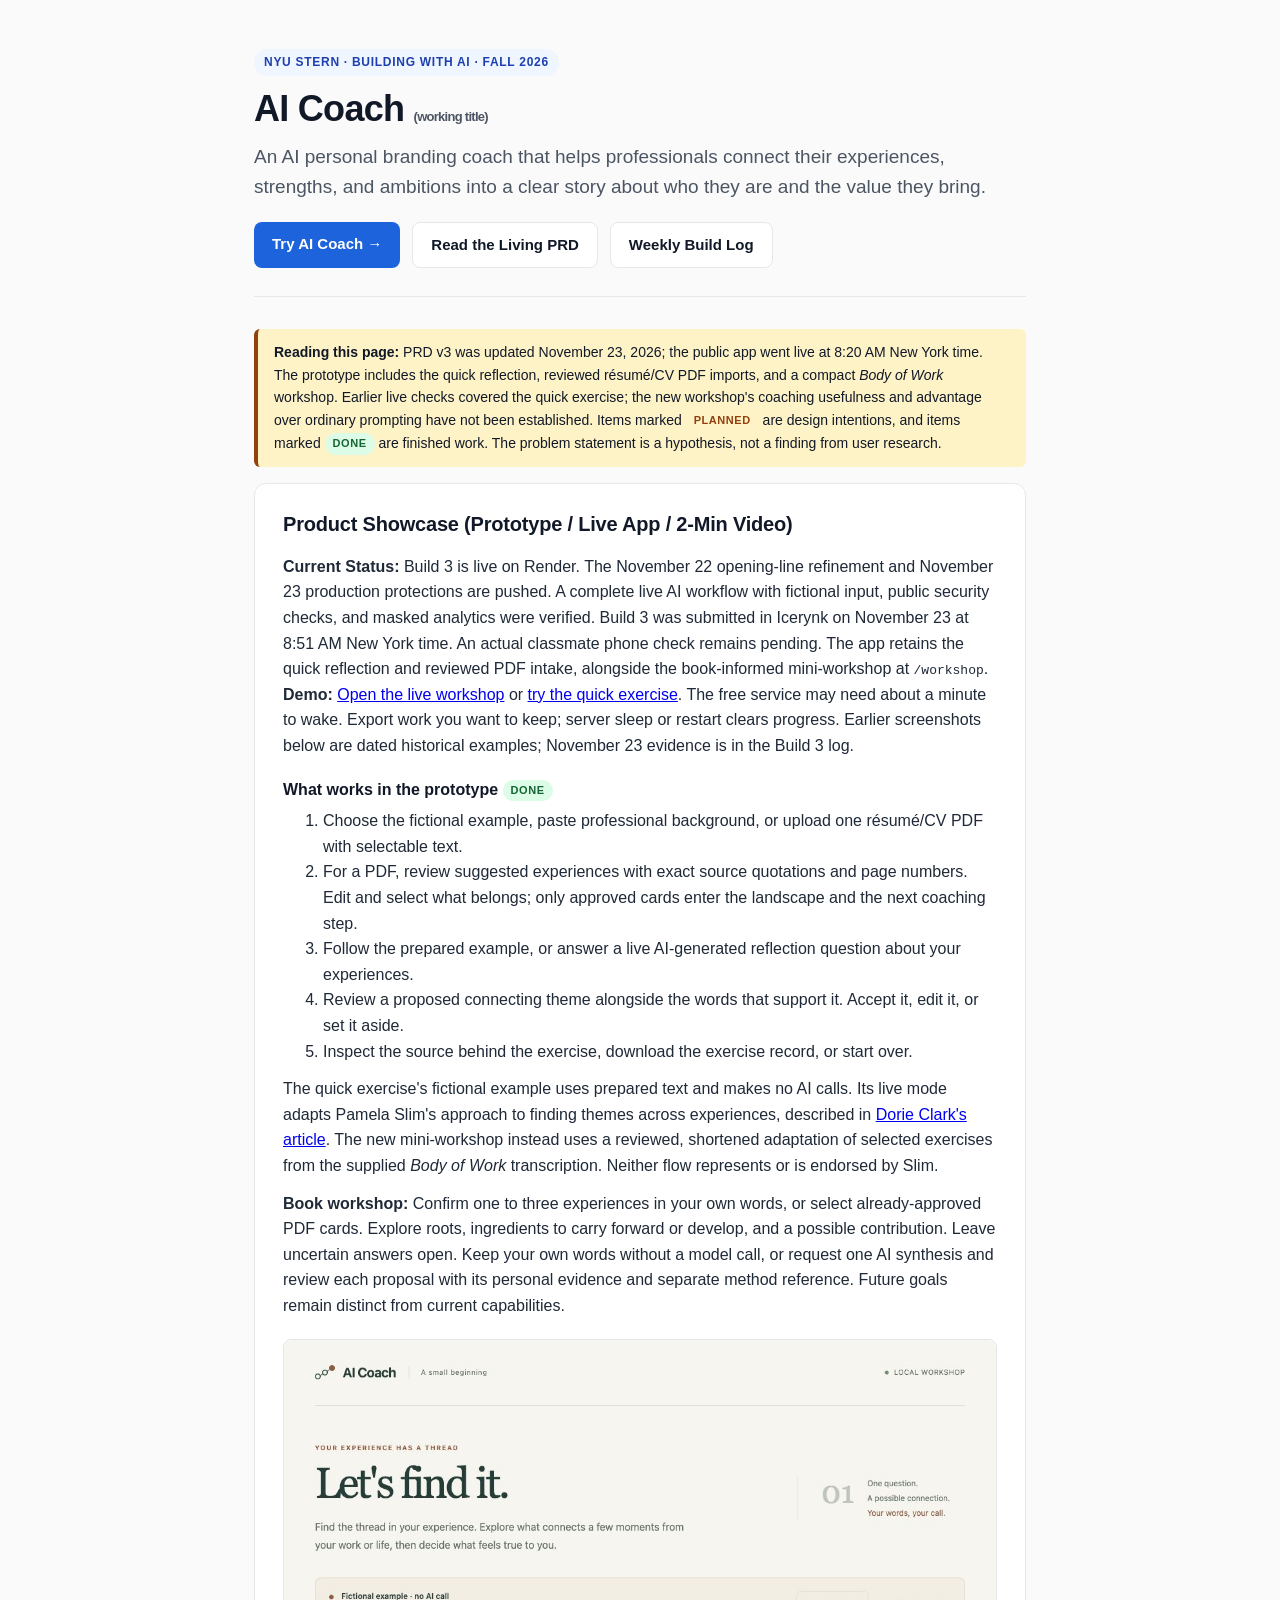
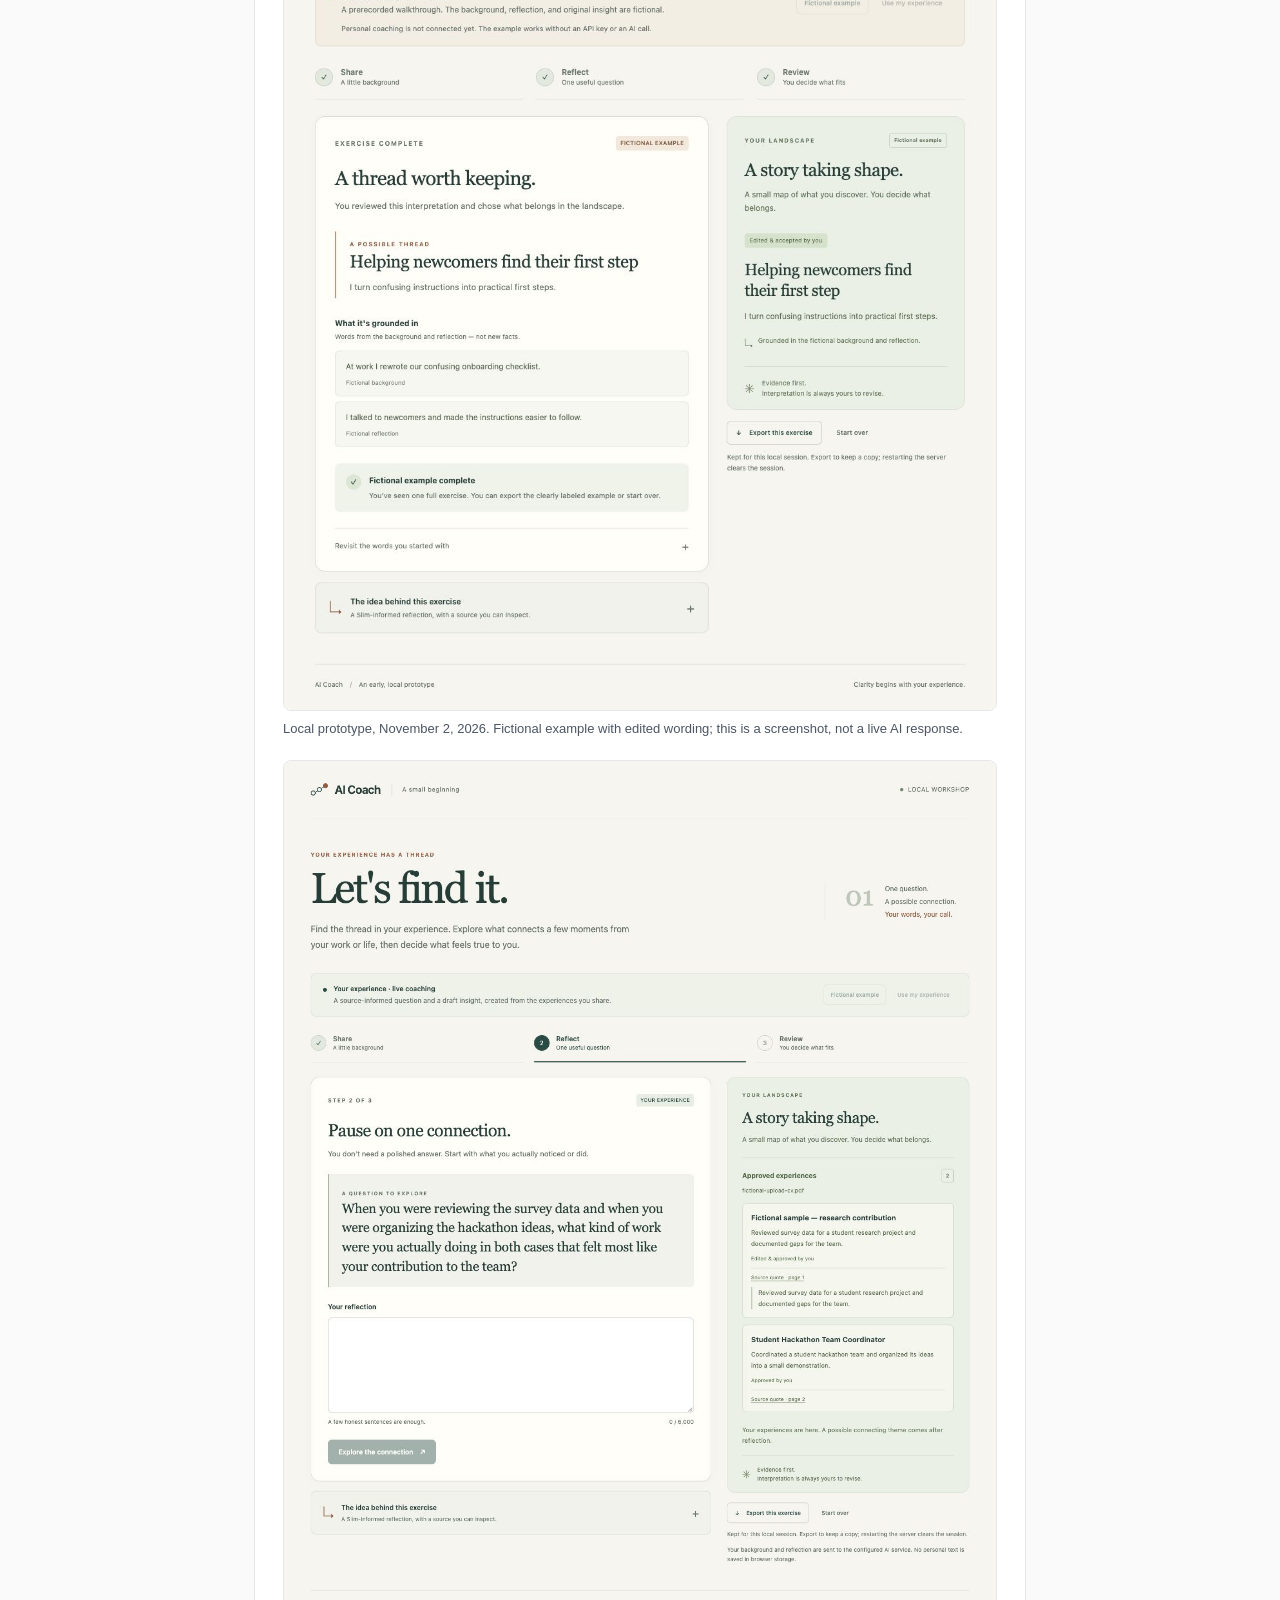
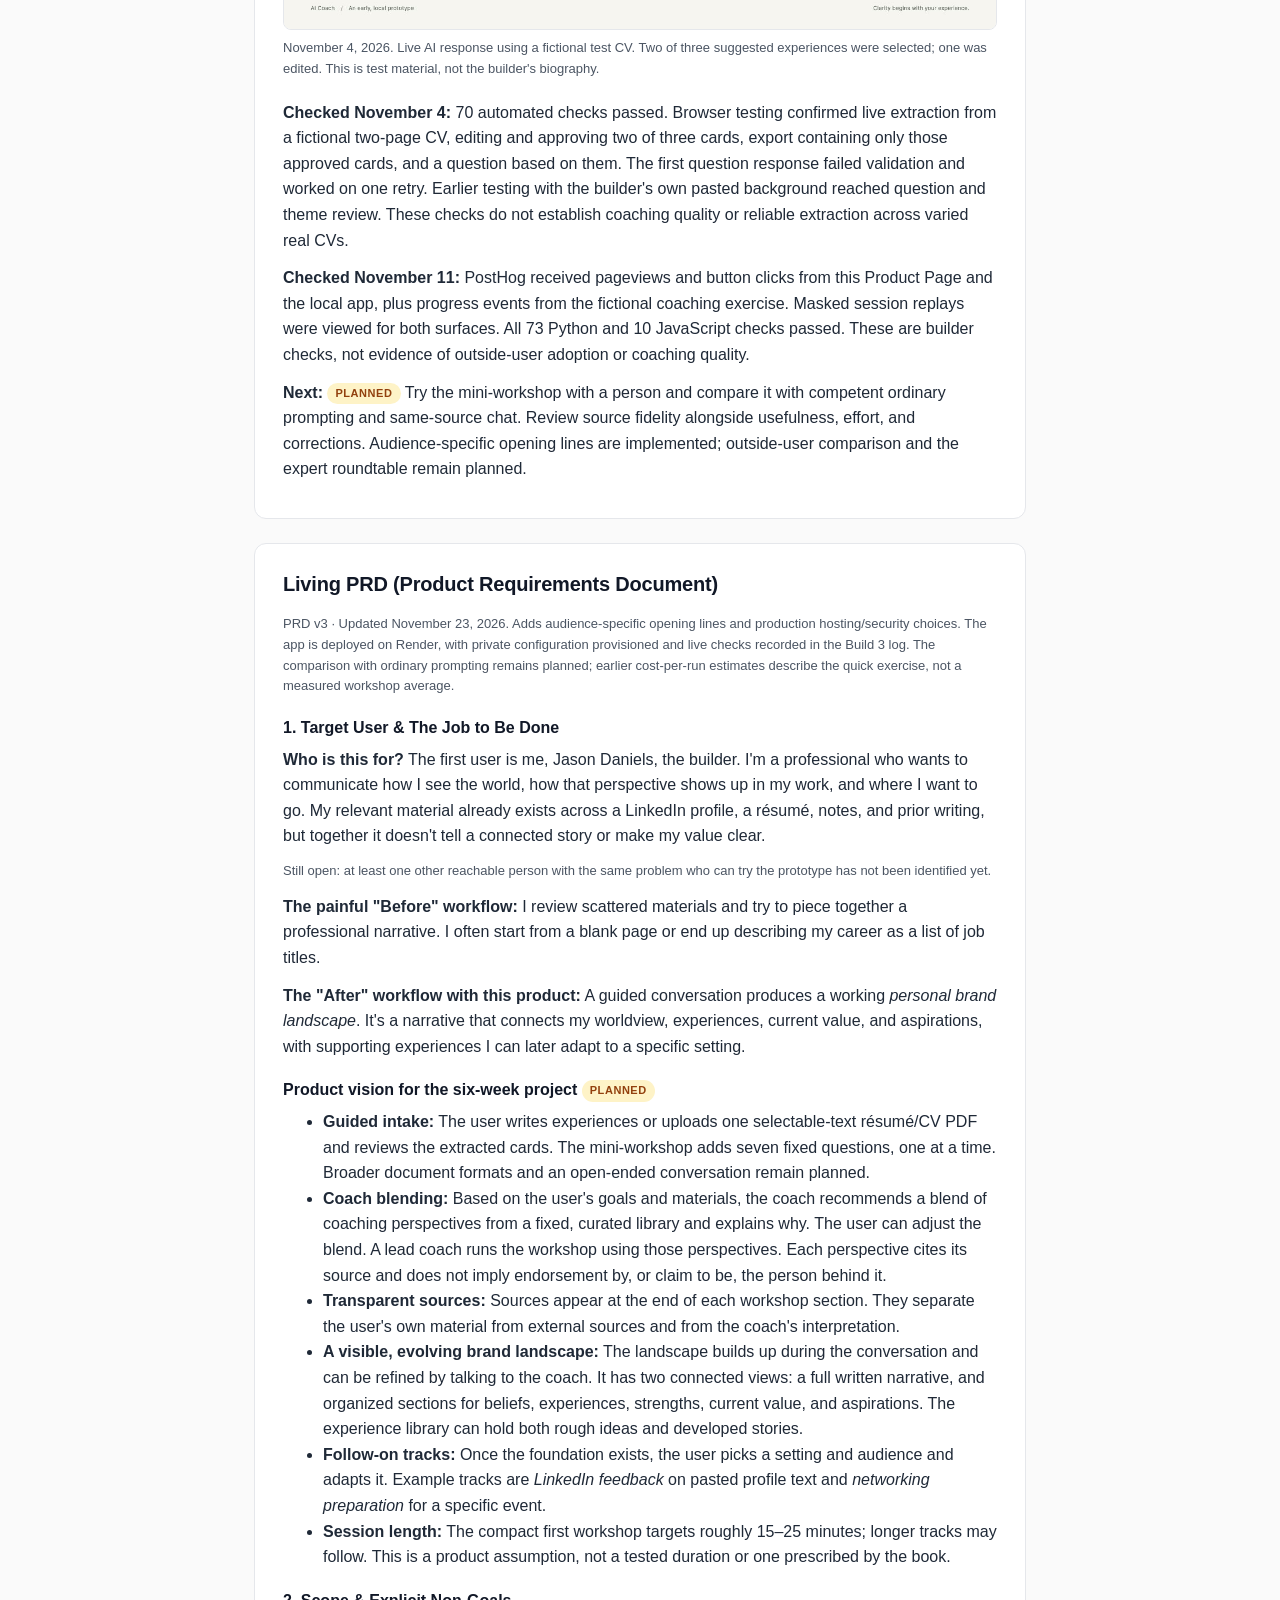
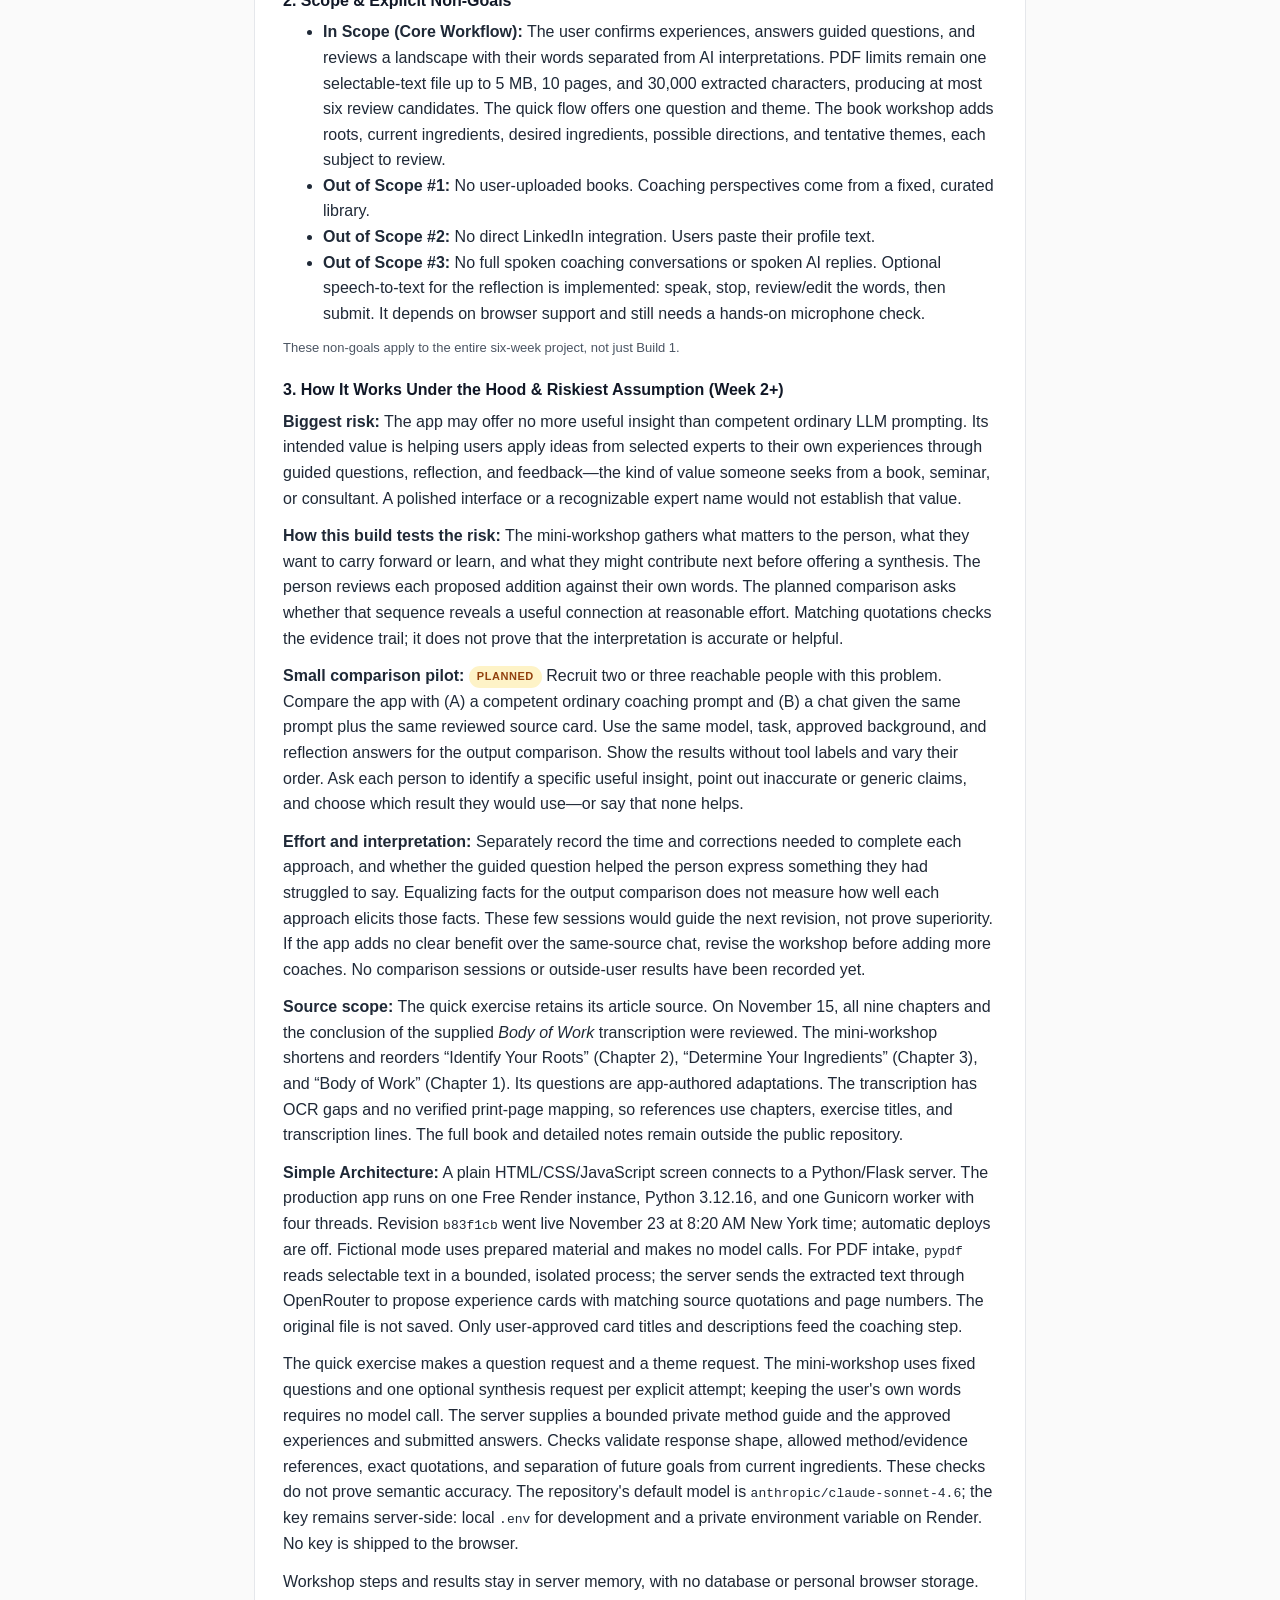
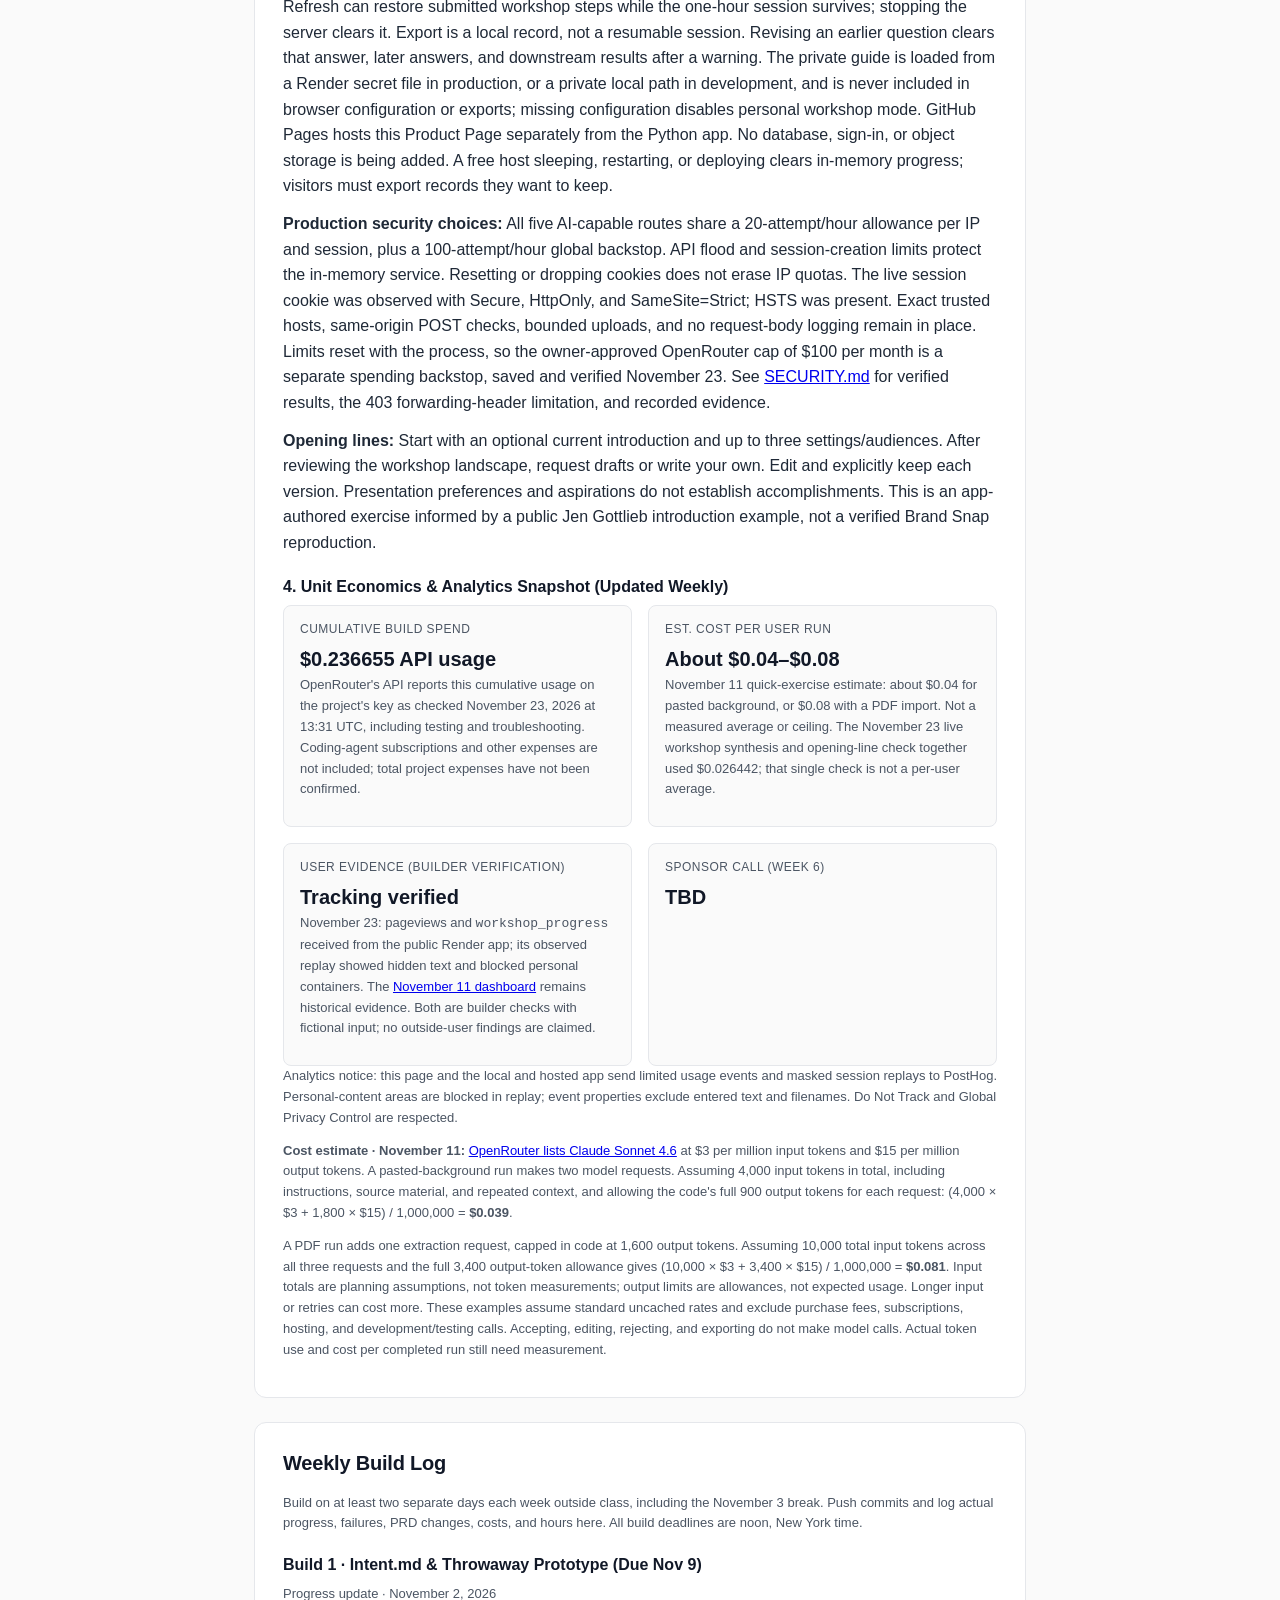
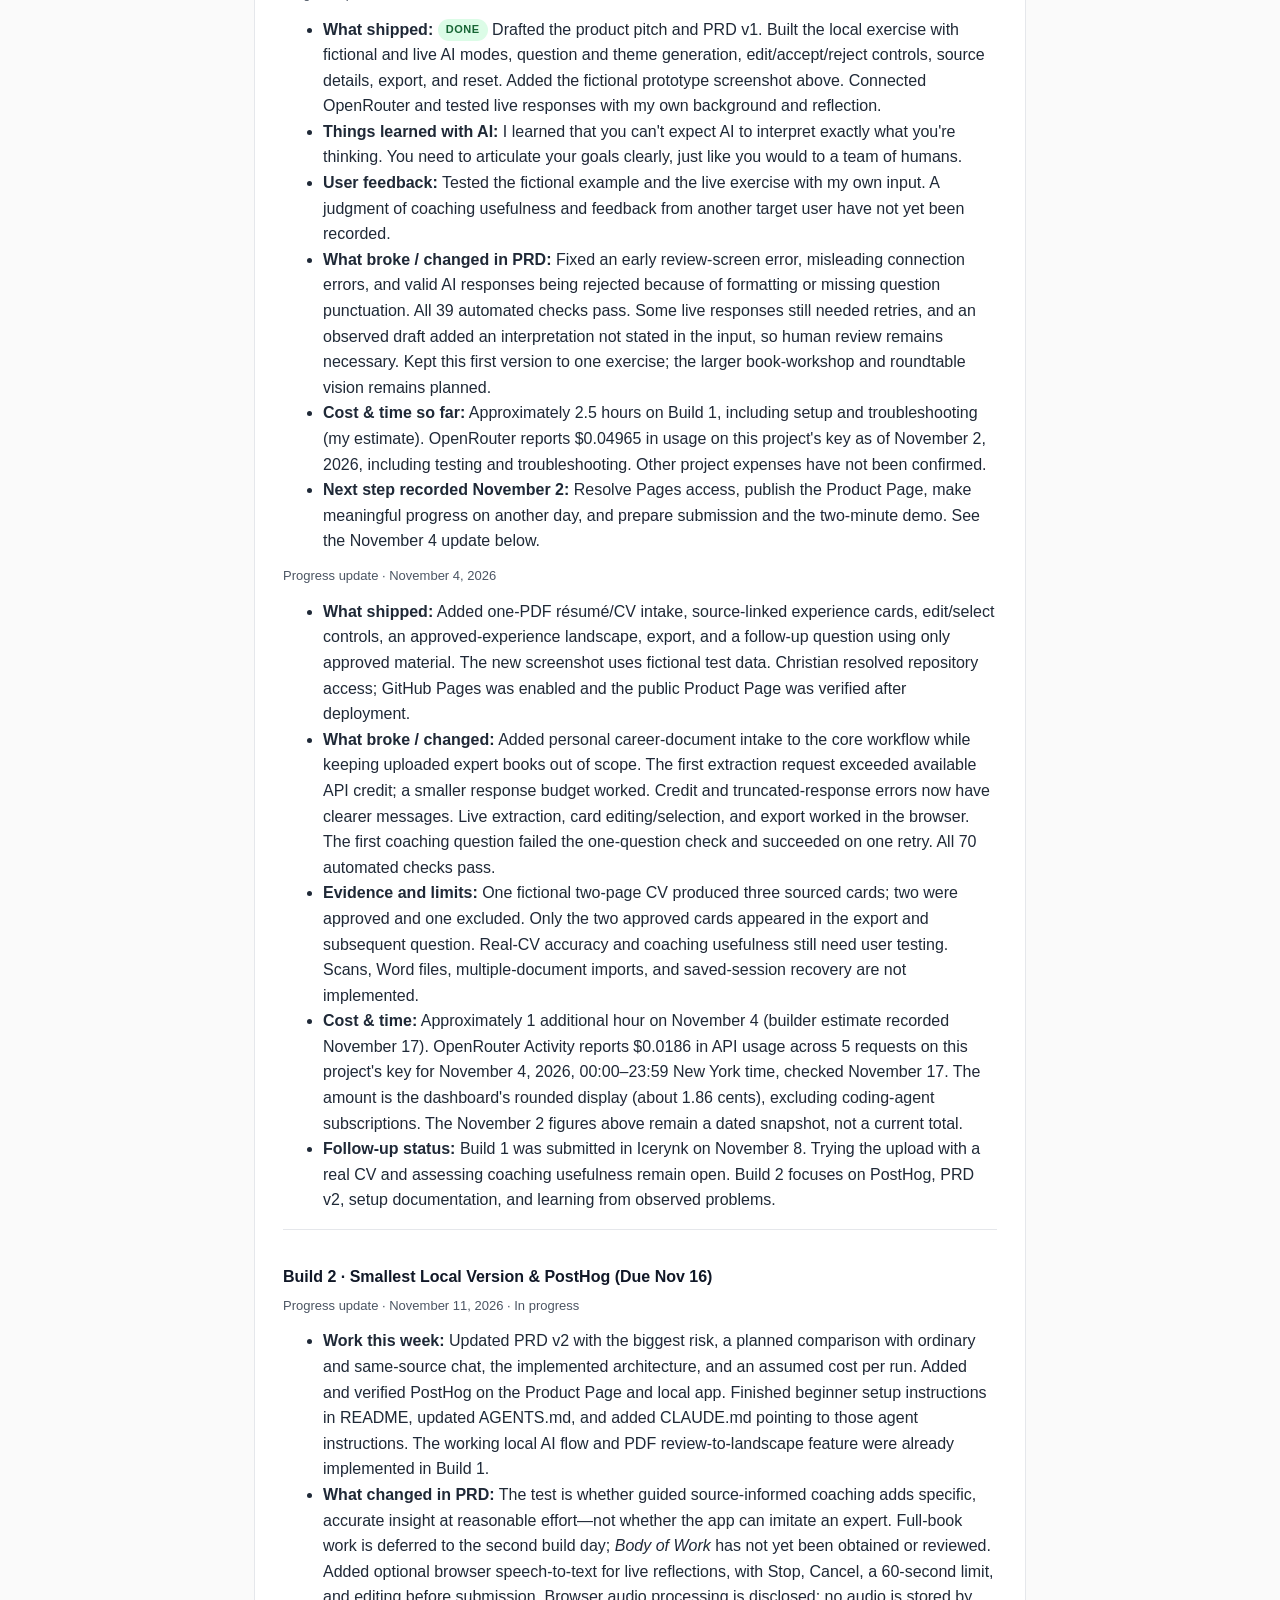
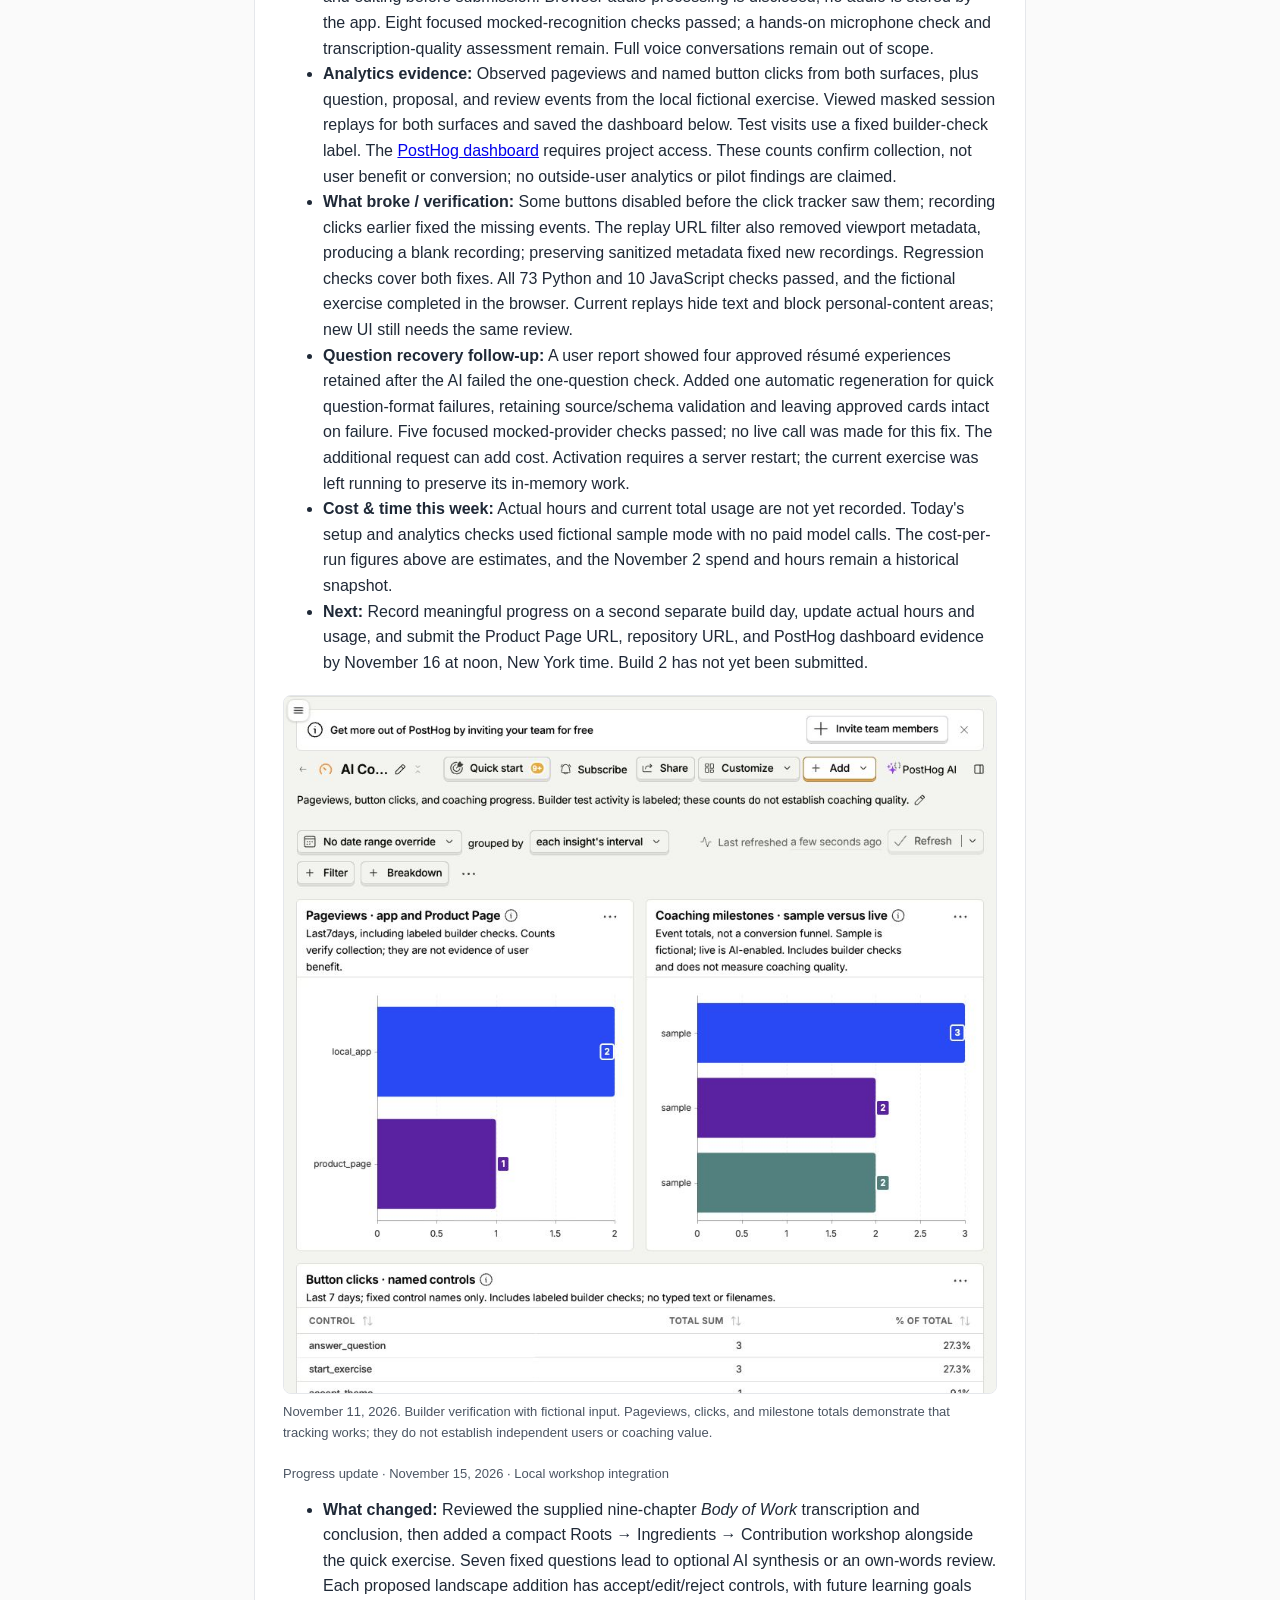
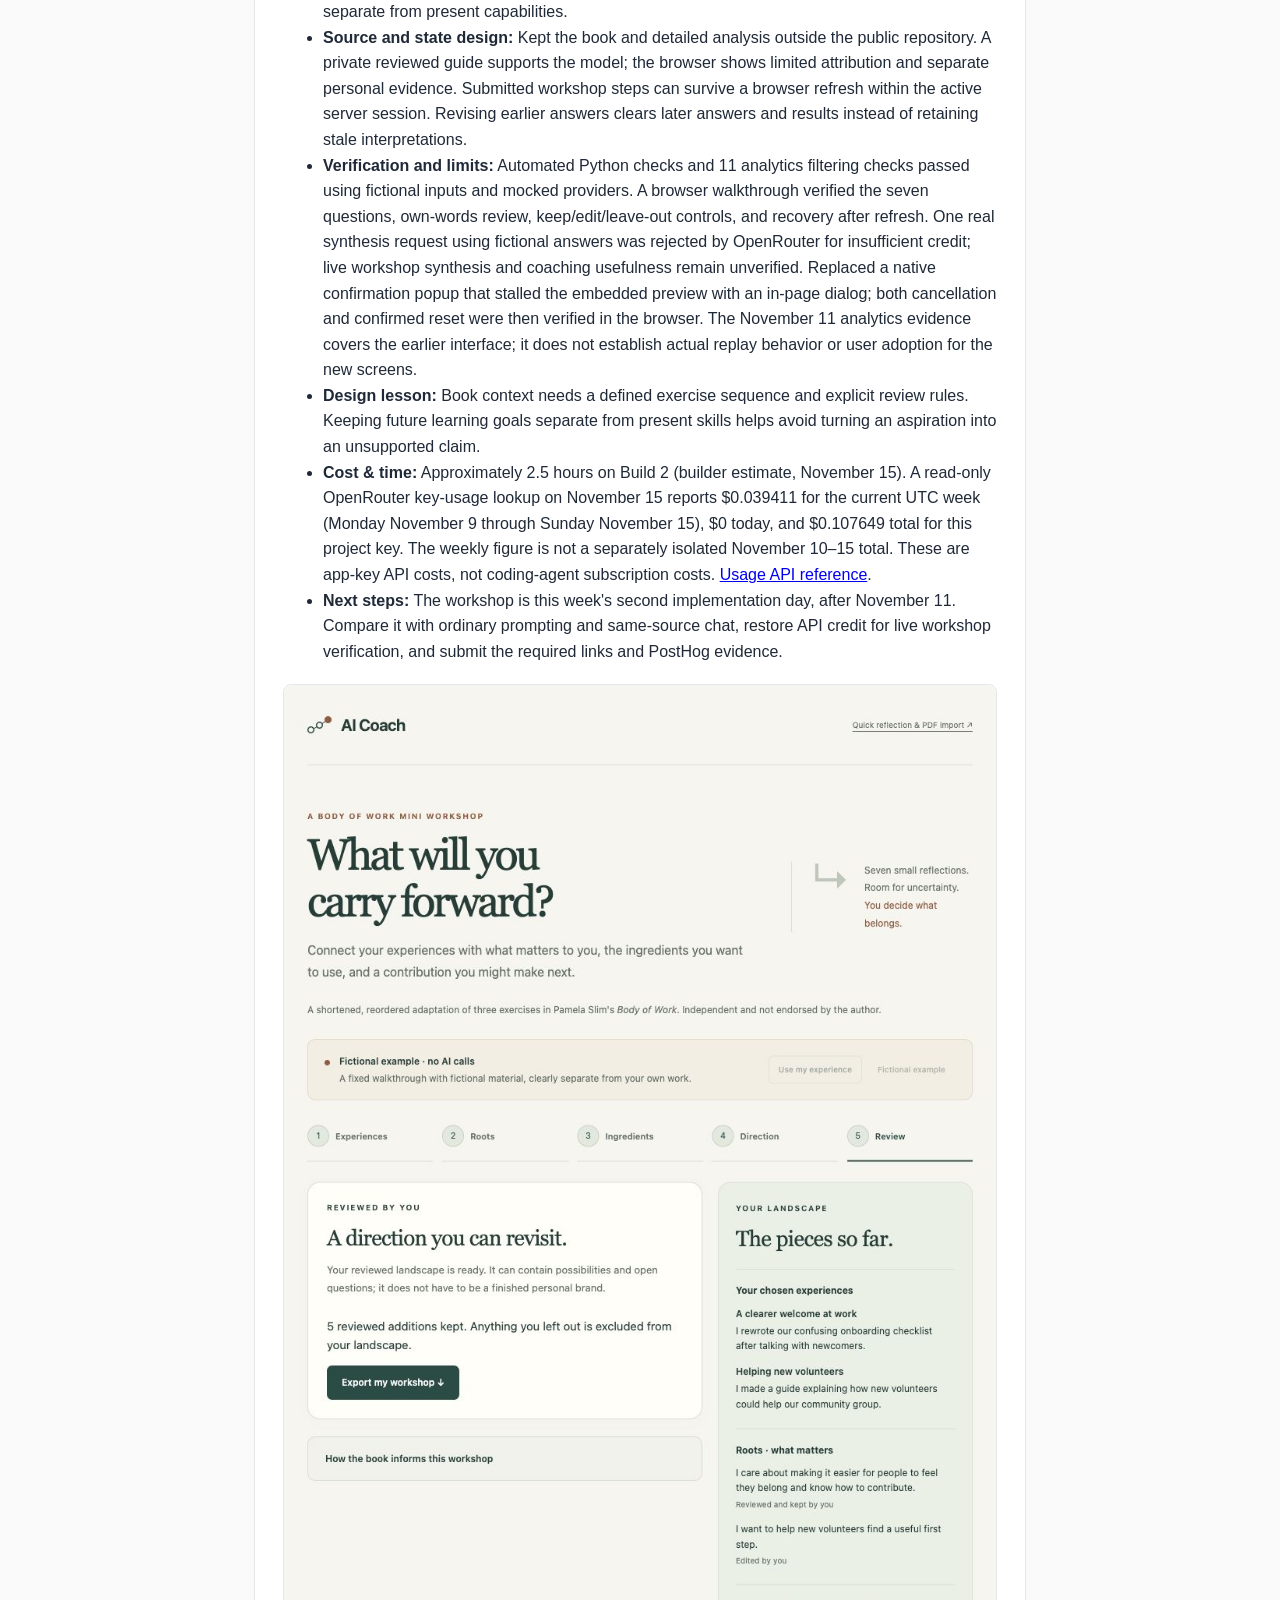
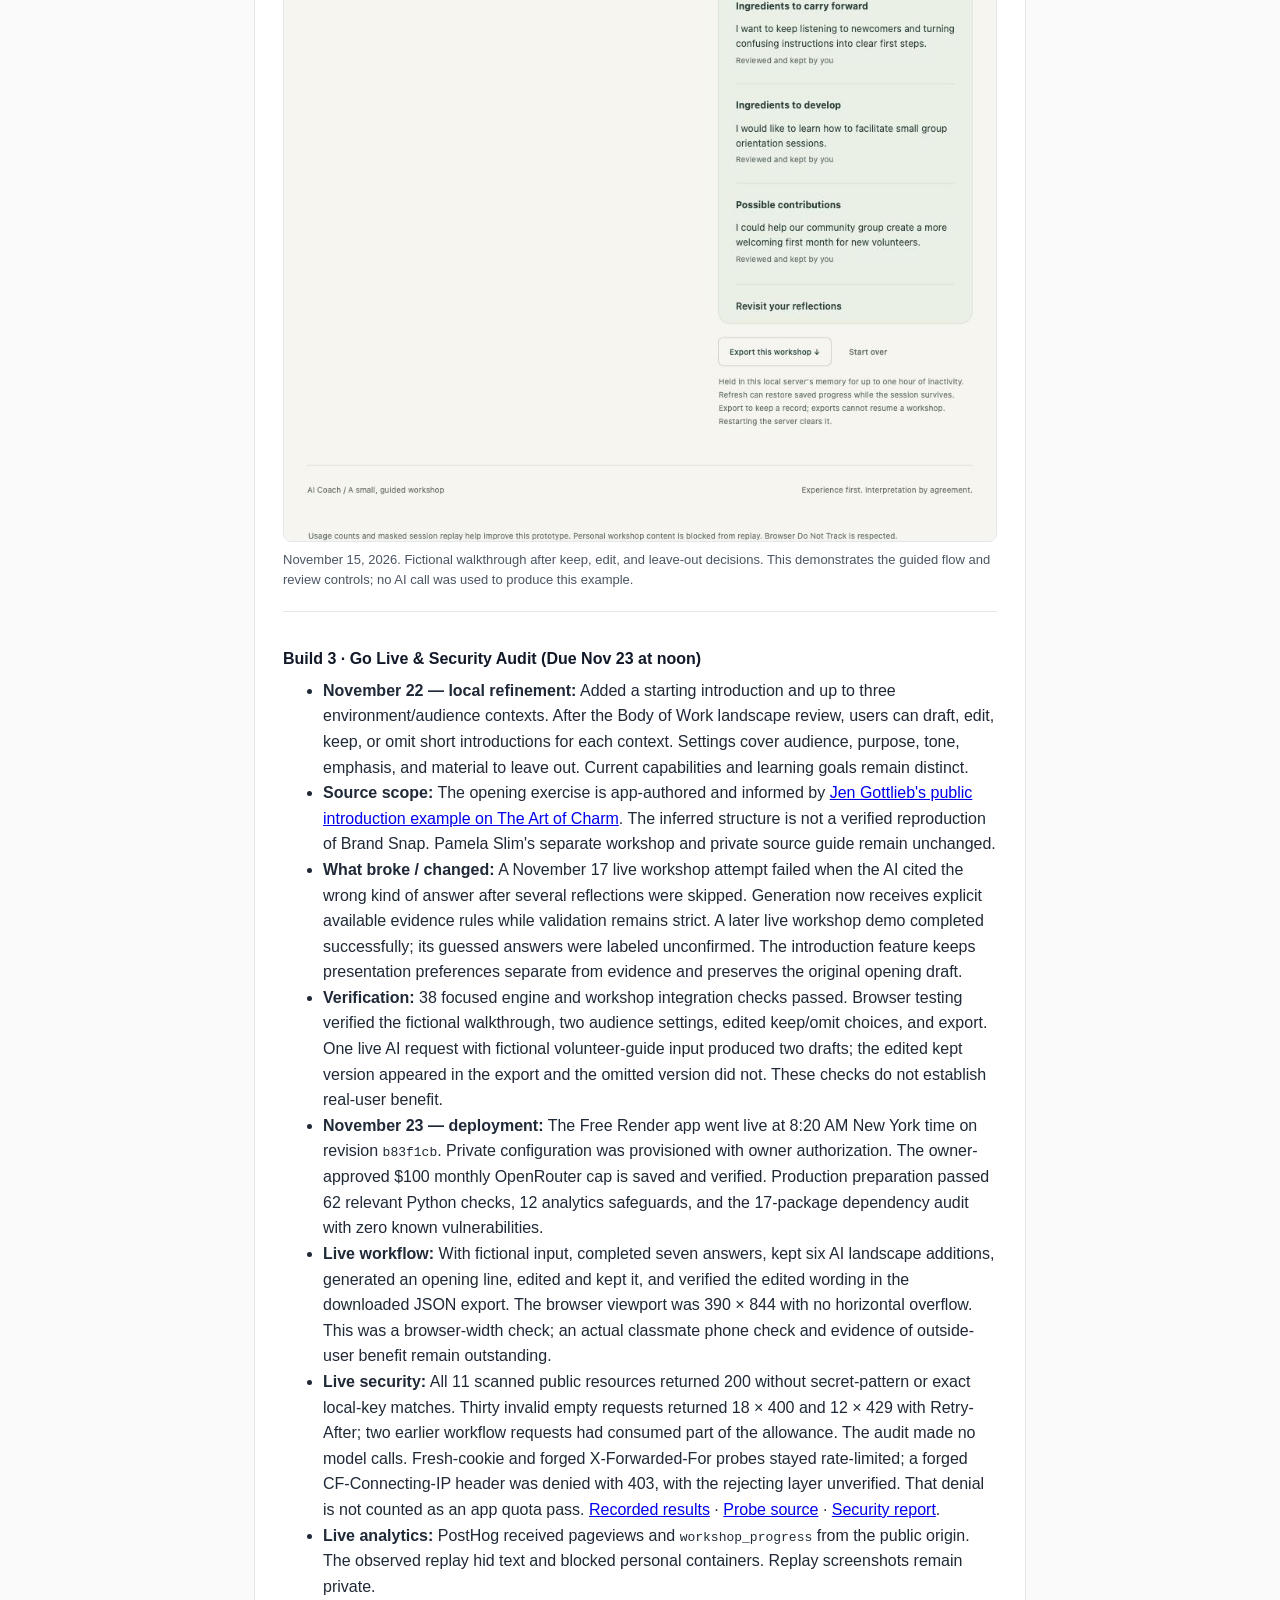
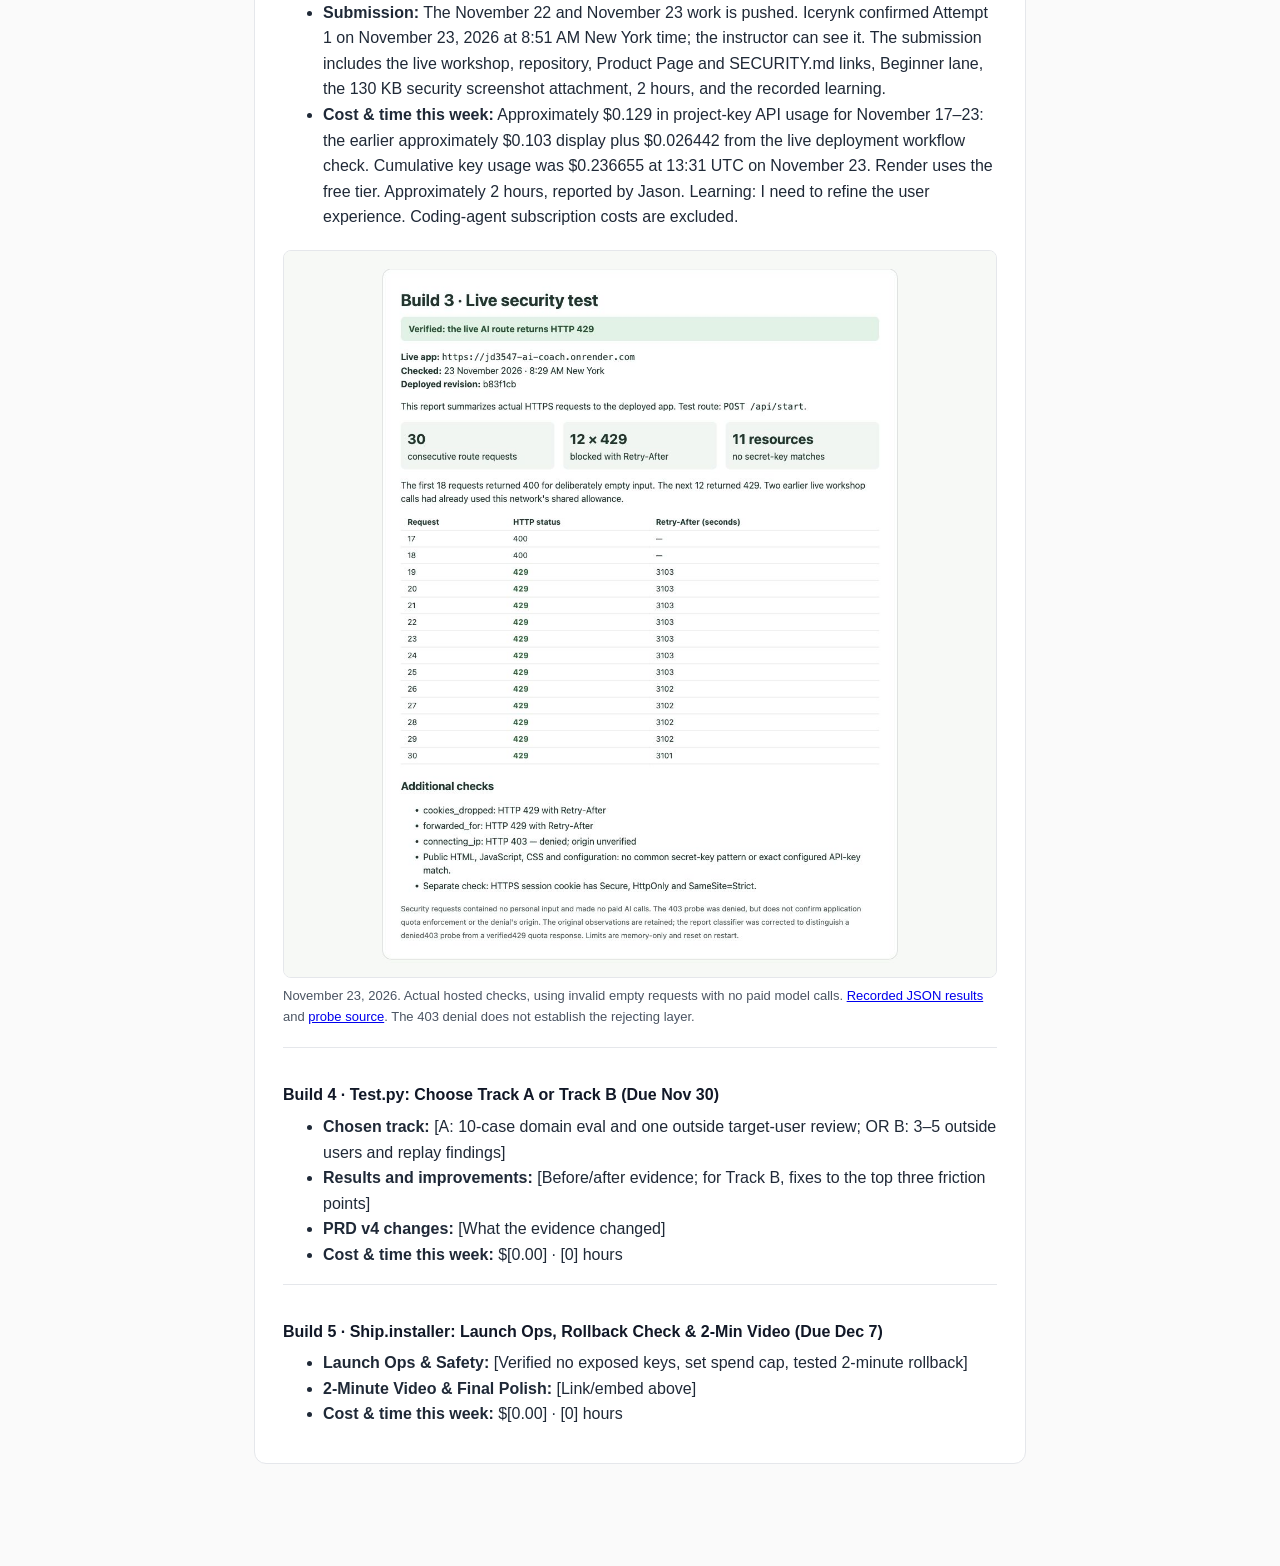
==== commit 68763636: "Record successful Build 3 submission" ====
--- a/docs/index.html
+++ b/docs/index.html
@@ -203,7 +203,7 @@
     <section id="live-demo">
       <h2>Product Showcase (Prototype / Live App / 2-Min Video)</h2>
       <p>
-        <strong>Current Status:</strong> Build 3 is live on Render. The November 22 opening-line refinement and November 23 production protections are pushed. A complete live AI workflow with fictional input, public security checks, and masked analytics were verified. Icerynk submission and an actual classmate phone check remain pending. The app retains the quick reflection and reviewed PDF intake, alongside the book-informed mini-workshop at <code>/workshop</code>.<br />
+        <strong>Current Status:</strong> Build 3 is live on Render. The November 22 opening-line refinement and November 23 production protections are pushed. A complete live AI workflow with fictional input, public security checks, and masked analytics were verified. Build 3 was submitted in Icerynk on November 23 at 8:51 AM New York time. An actual classmate phone check remains pending. The app retains the quick reflection and reviewed PDF intake, alongside the book-informed mini-workshop at <code>/workshop</code>.<br />
         <strong>Demo:</strong> <a href="https://jd3547-ai-coach.onrender.com/workshop">Open the live workshop</a> or <a href="https://jd3547-ai-coach.onrender.com/">try the quick exercise</a>. The free service may need about a minute to wake. Export work you want to keep; server sleep or restart clears progress. Earlier screenshots below are dated historical examples; November 23 evidence is in the Build 3 log.
       </p>
 
@@ -376,7 +376,7 @@
           <li><strong>Live workflow:</strong> With fictional input, completed seven answers, kept six AI landscape additions, generated an opening line, edited and kept it, and verified the edited wording in the downloaded JSON export. The browser viewport was 390 × 844 with no horizontal overflow. This was a browser-width check; an actual classmate phone check and evidence of outside-user benefit remain outstanding.</li>
           <li><strong>Live security:</strong> All 11 scanned public resources returned 200 without secret-pattern or exact local-key matches. Thirty invalid empty requests returned 18 × 400 and 12 × 429 with Retry-After; two earlier workflow requests had consumed part of the allowance. The audit made no model calls. Fresh-cookie and forged X-Forwarded-For probes stayed rate-limited; a forged CF-Connecting-IP header was denied with 403, with the rejecting layer unverified. That denial is not counted as an app quota pass. <a href="assets/build3-security-results.json">Recorded results</a> · <a href="https://github.com/building-with-ai-f26/jd3547---AI-Coach/blob/main/scripts/check_live_security.py">Probe source</a> · <a href="https://github.com/building-with-ai-f26/jd3547---AI-Coach/blob/main/SECURITY.md">Security report</a>.</li>
           <li><strong>Live analytics:</strong> PostHog received pageviews and <code>workshop_progress</code> from the public origin. The observed replay hid text and blocked personal containers. Replay screenshots remain private.</li>
-          <li><strong>Submission:</strong> The November 22 and November 23 work is pushed. Icerynk submission is pending; no submission receipt is claimed.</li>
+          <li><strong>Submission:</strong> The November 22 and November 23 work is pushed. Icerynk confirmed Attempt 1 on November 23, 2026 at 8:51 AM New York time; the instructor can see it. The submission includes the live workshop, repository, Product Page and SECURITY.md links, Beginner lane, the 130 KB security screenshot attachment, 2 hours, and the recorded learning.</li>
           <li><strong>Cost &amp; time this week:</strong> Approximately $0.129 in project-key API usage for November 17–23: the earlier approximately $0.103 display plus $0.026442 from the live deployment workflow check. Cumulative key usage was $0.236655 at 13:31 UTC on November 23. Render uses the free tier. Approximately 2 hours, reported by Jason. Learning: I need to refine the user experience. Coding-agent subscription costs are excluded.</li>
         </ul>
         <figure class="prototype-figure">
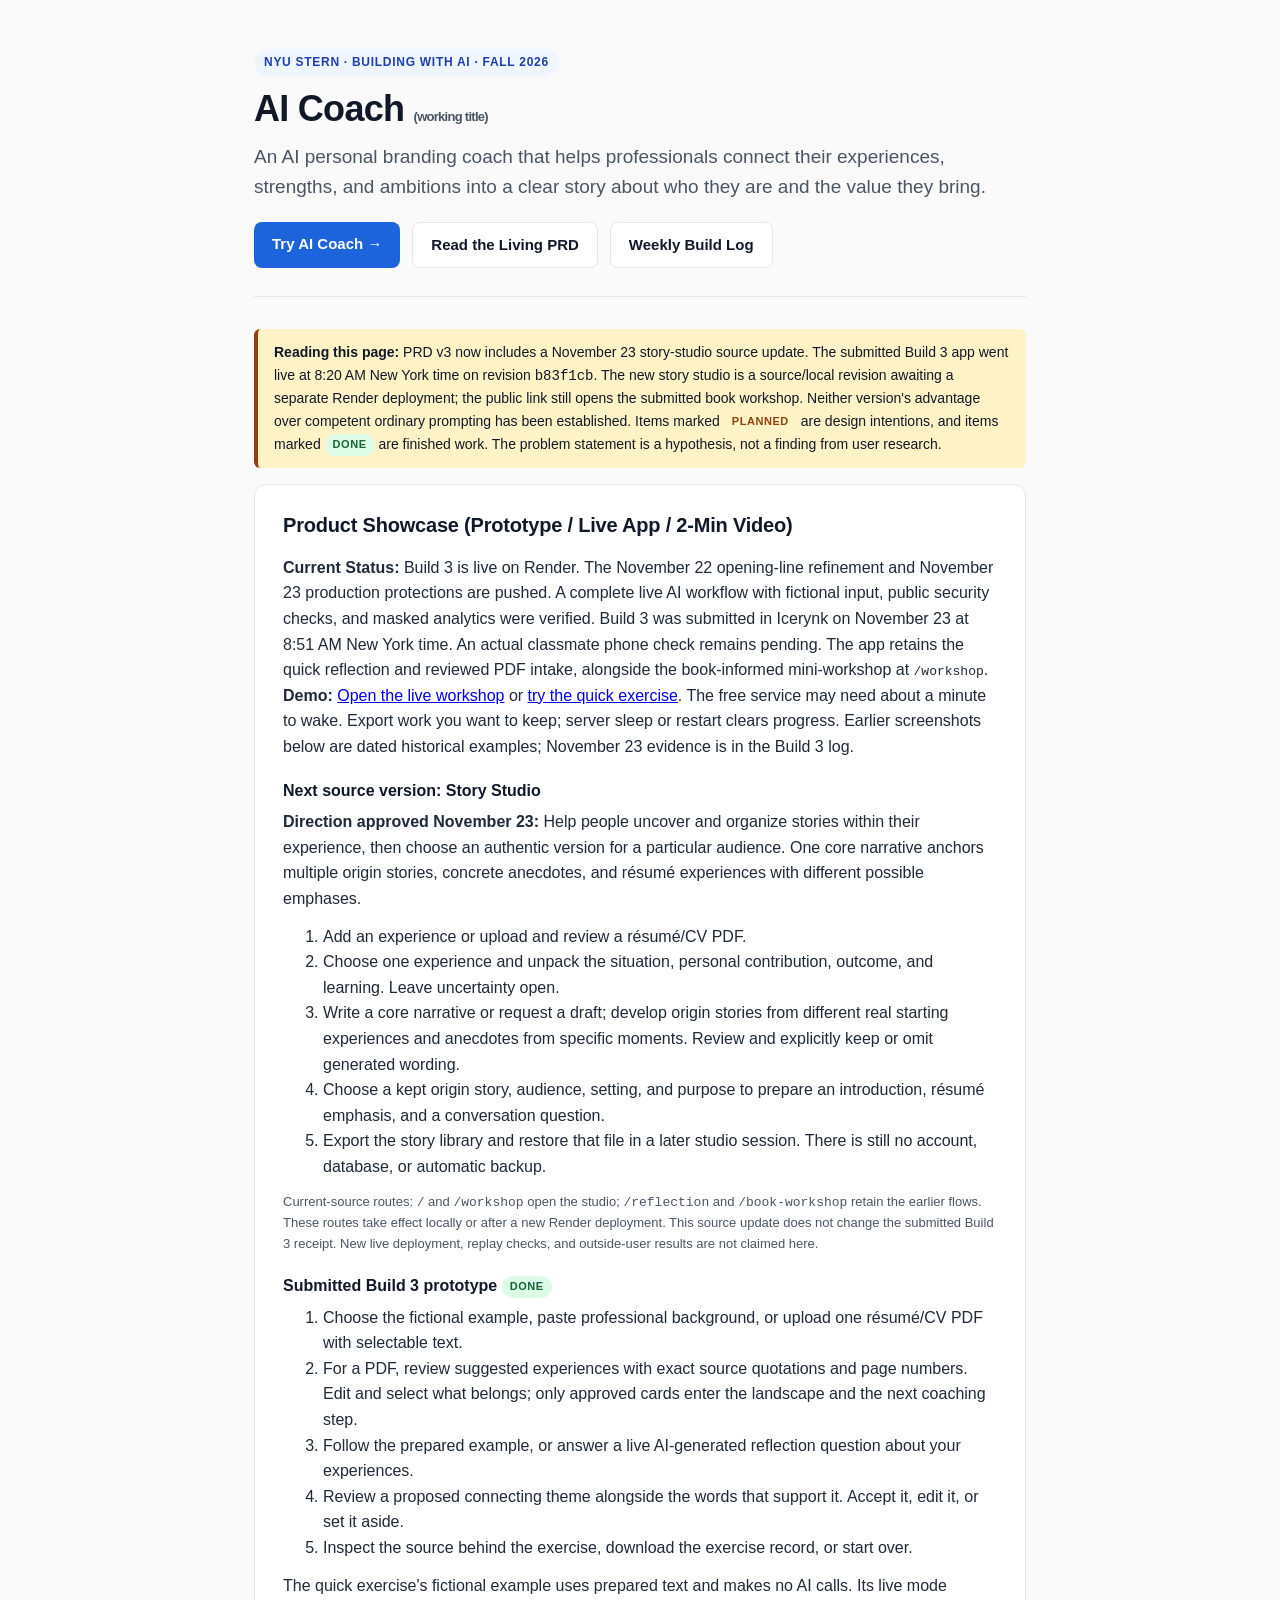
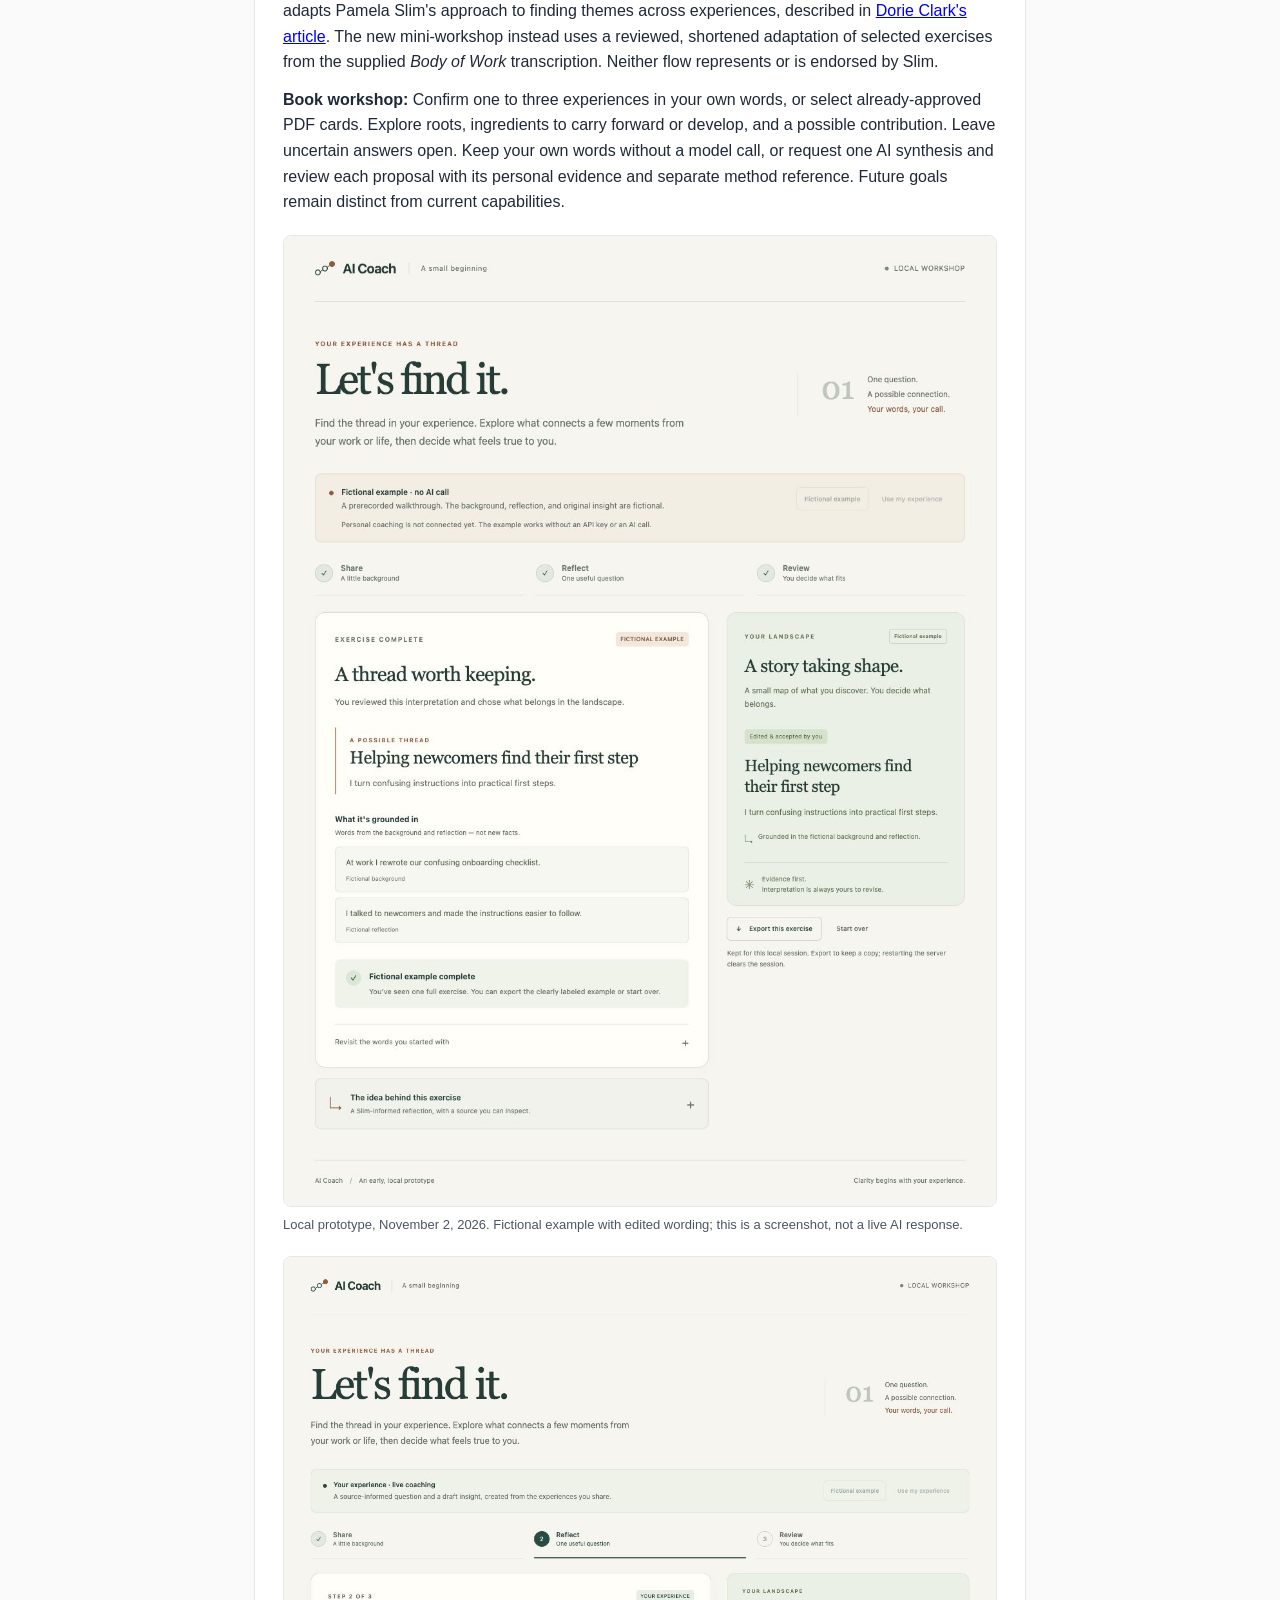
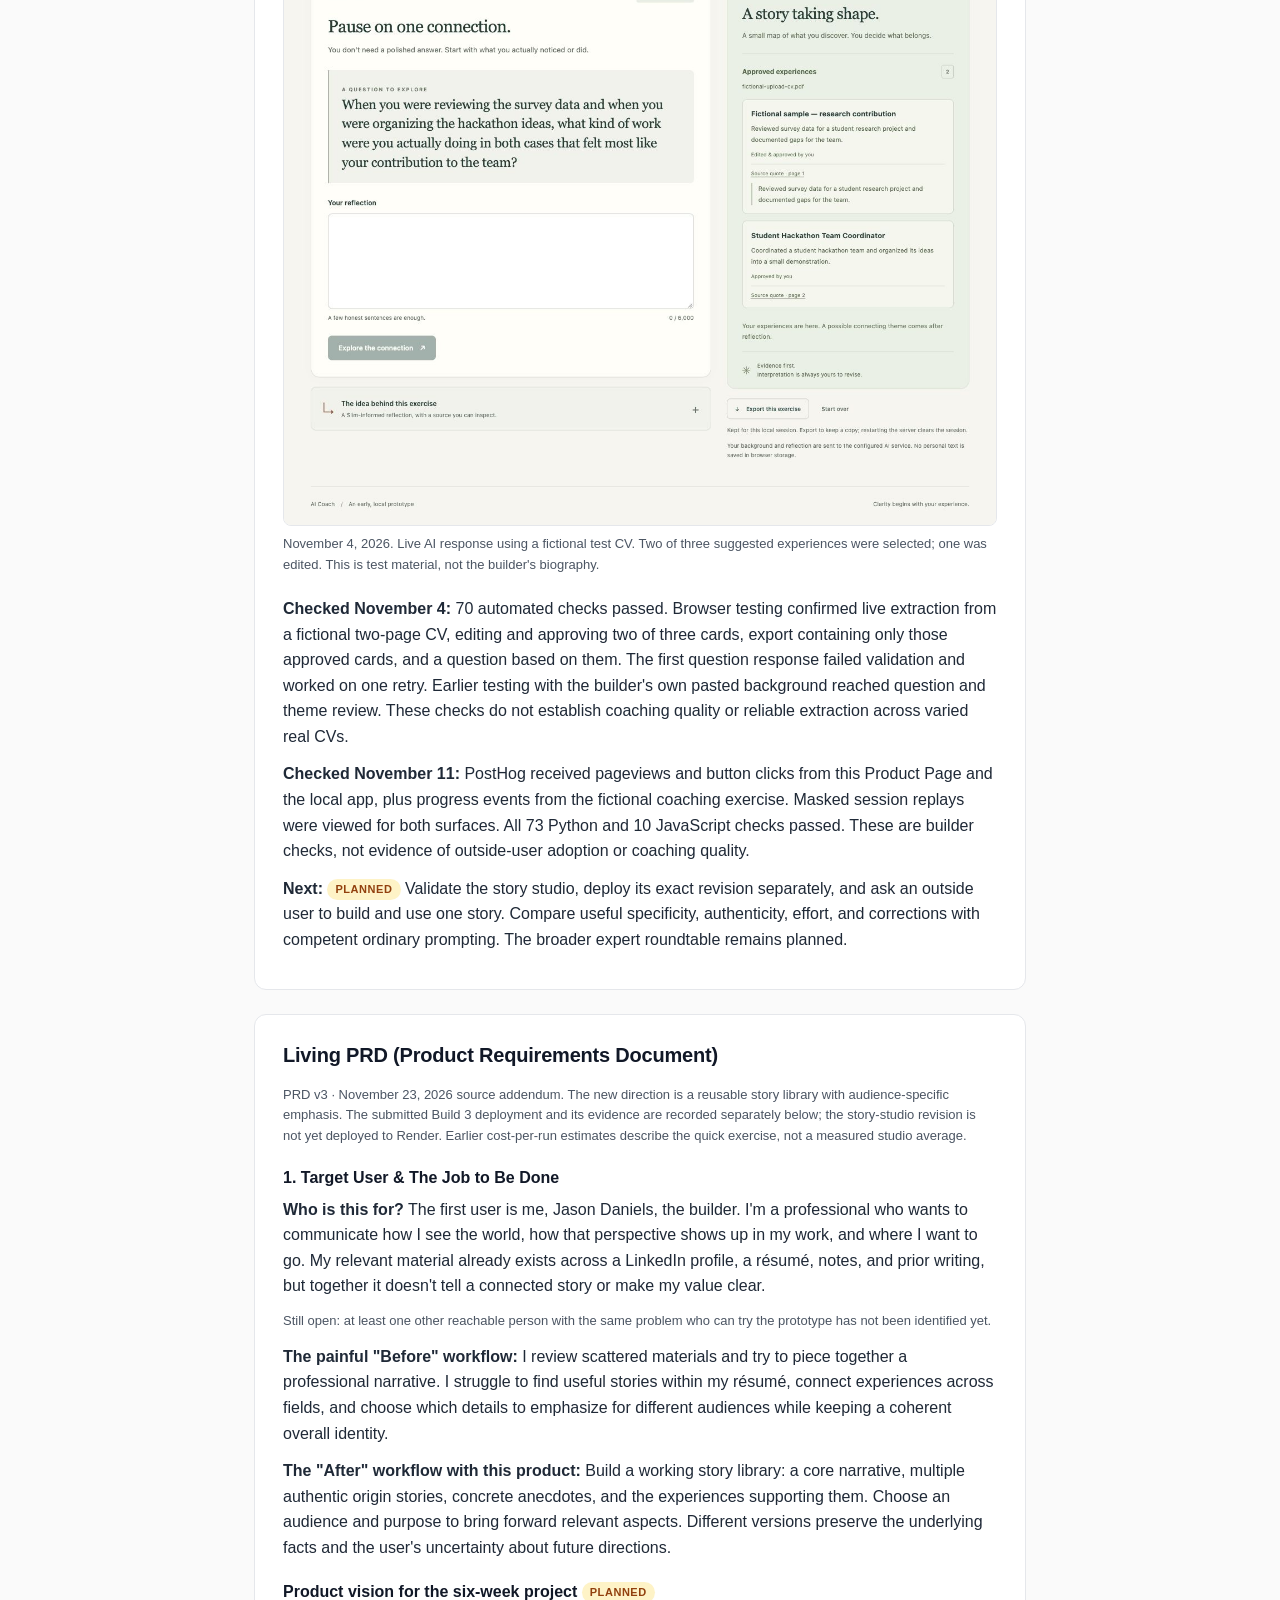
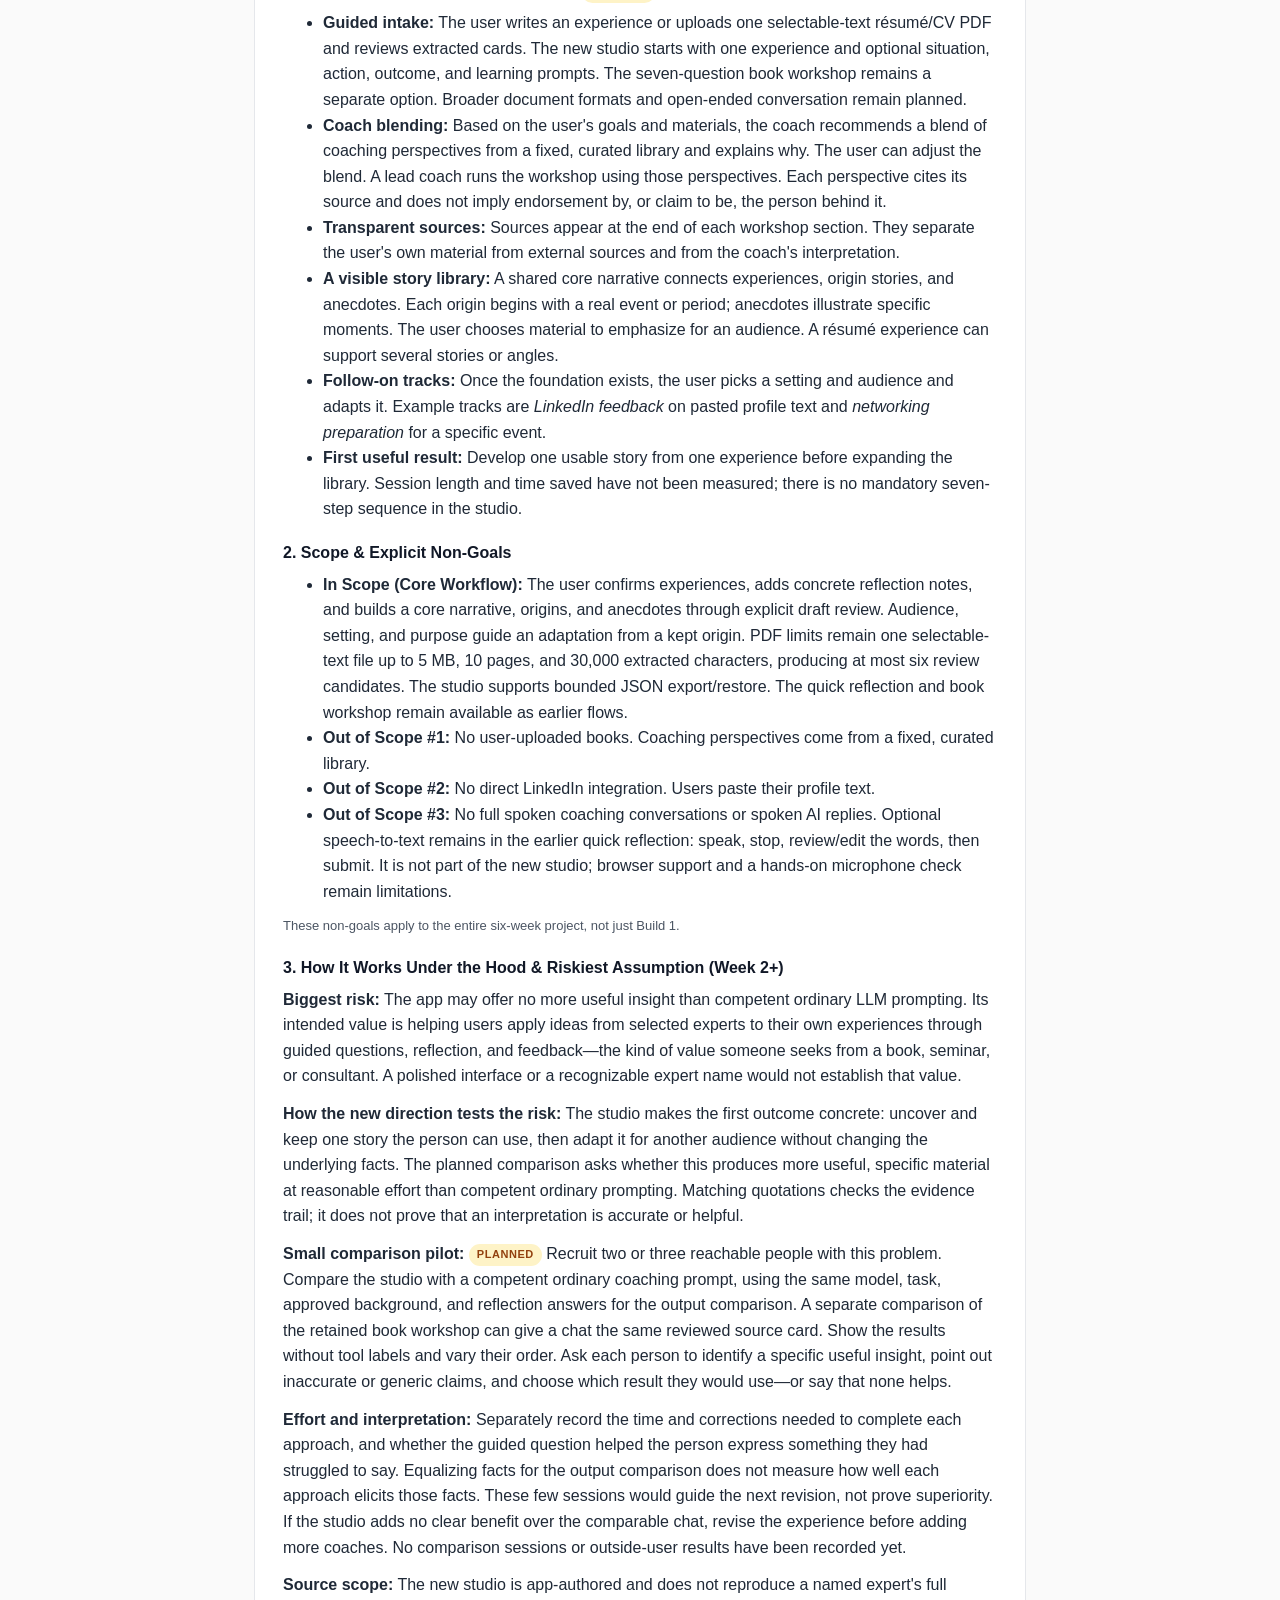
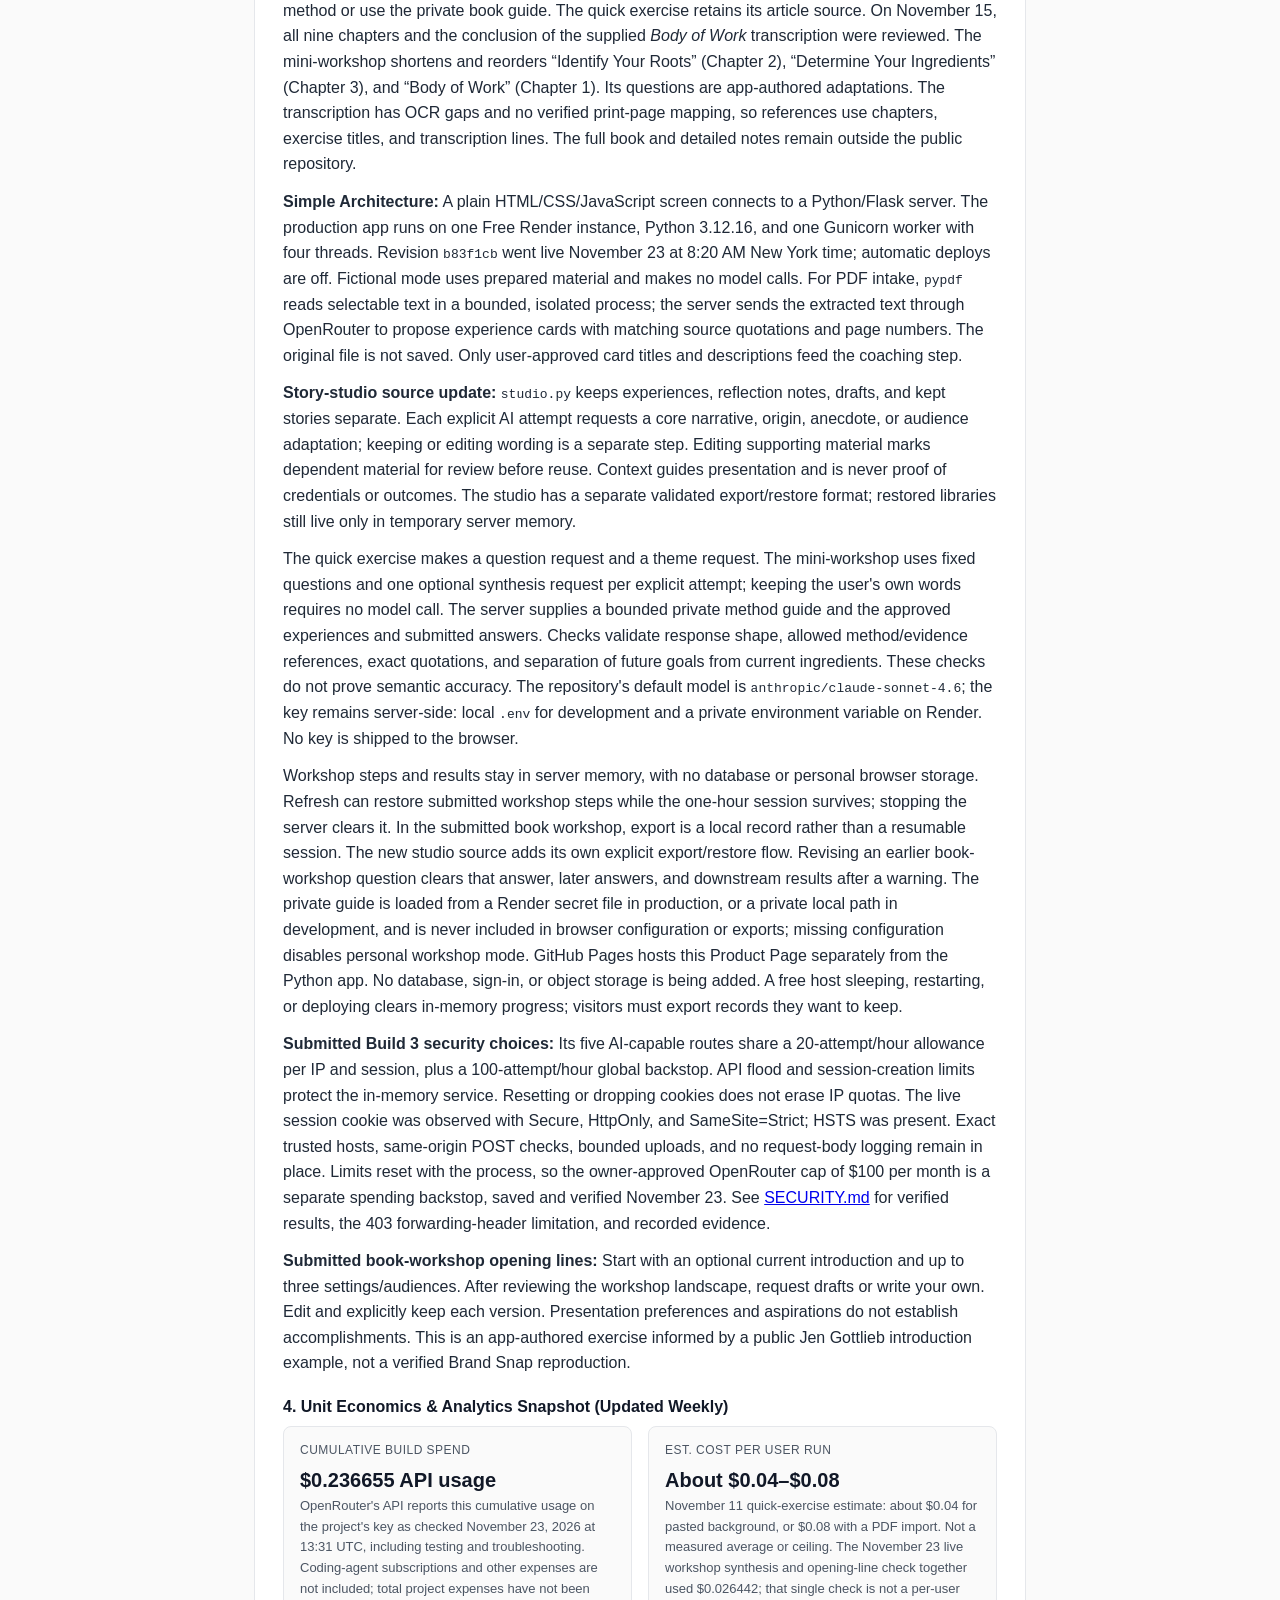
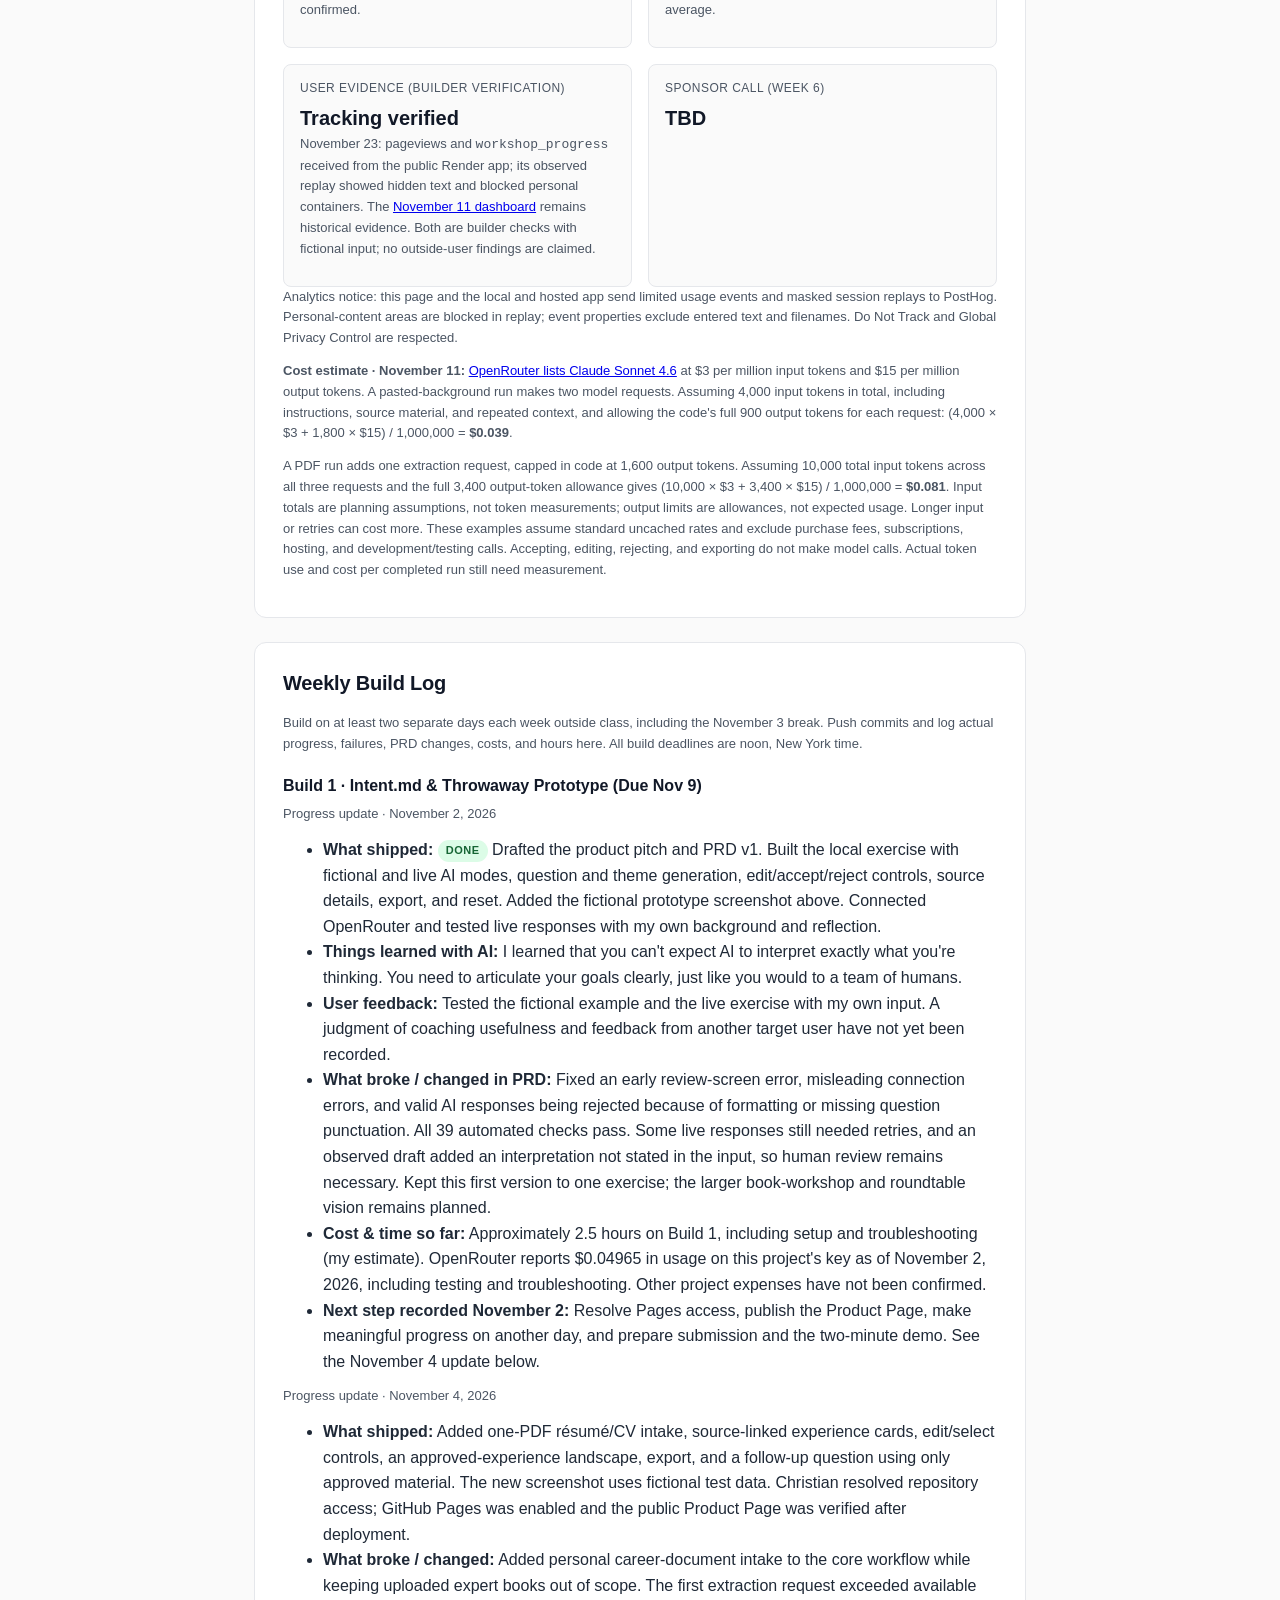
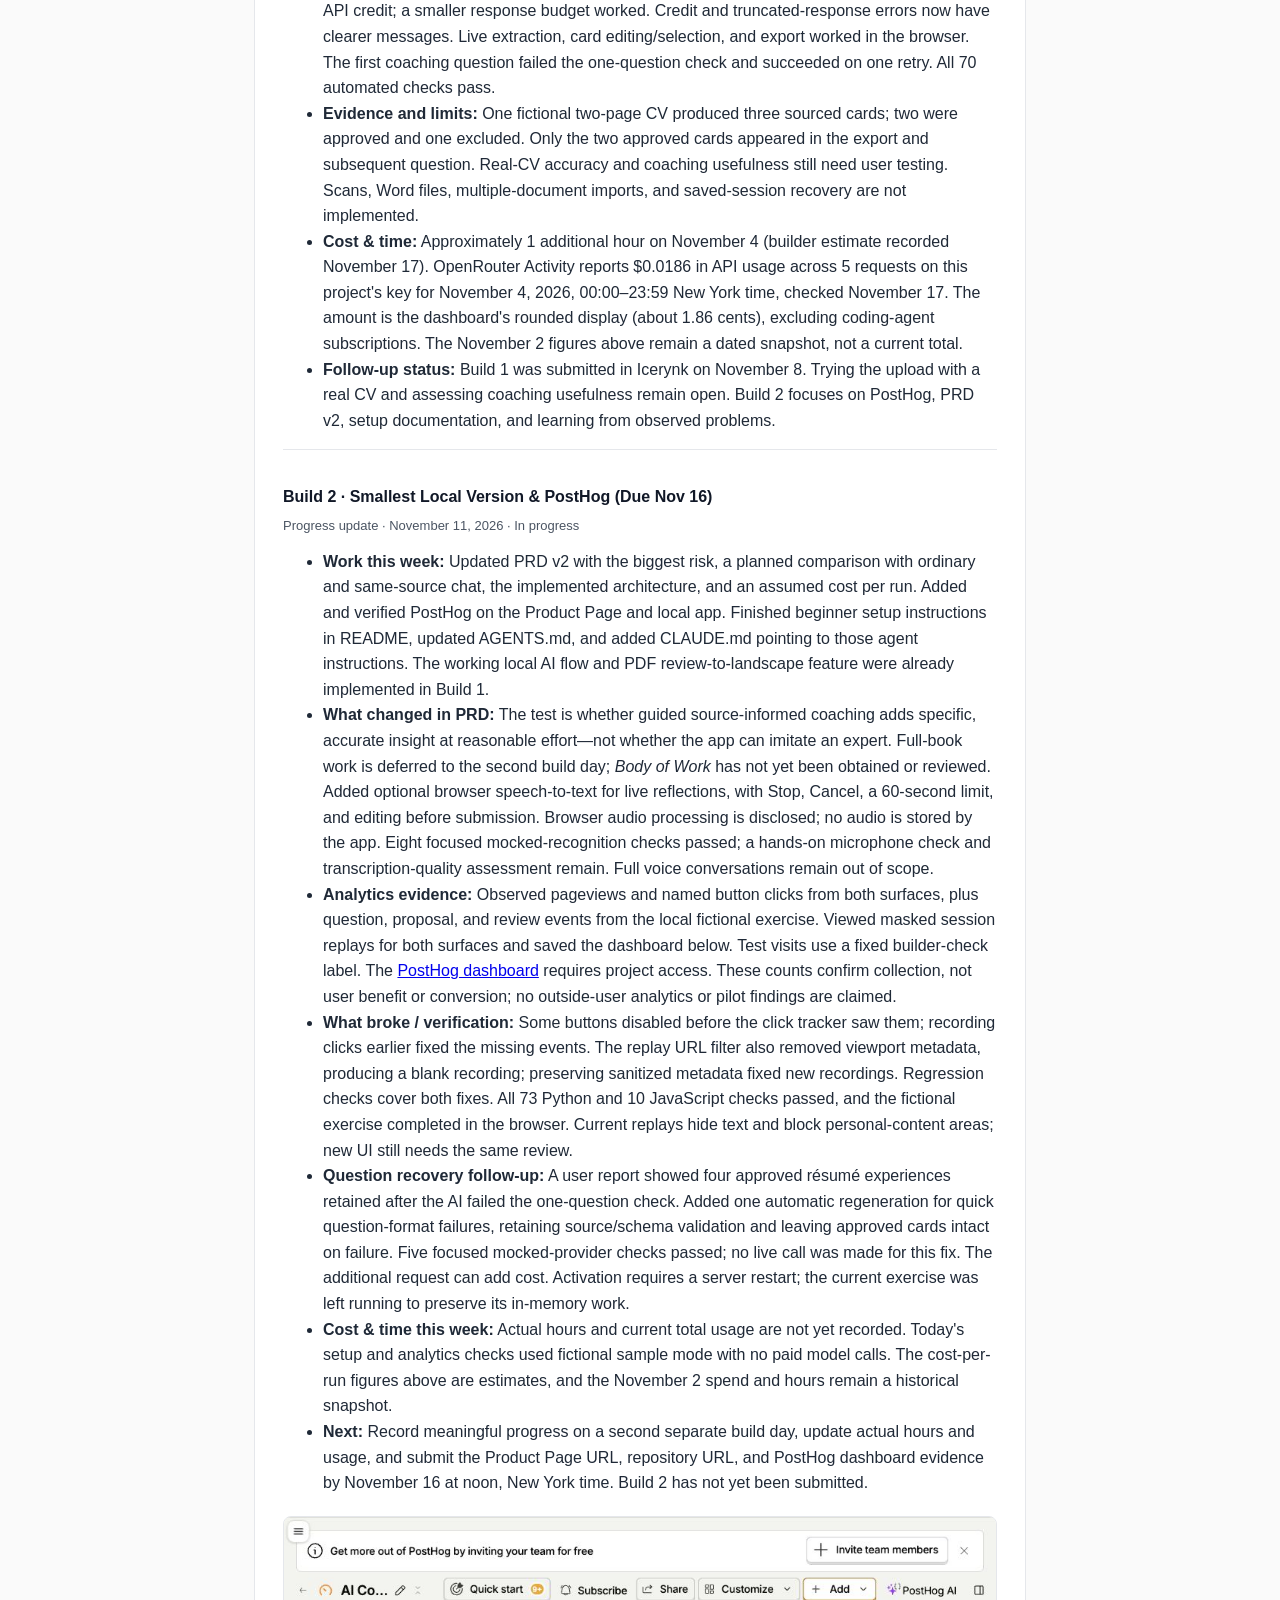
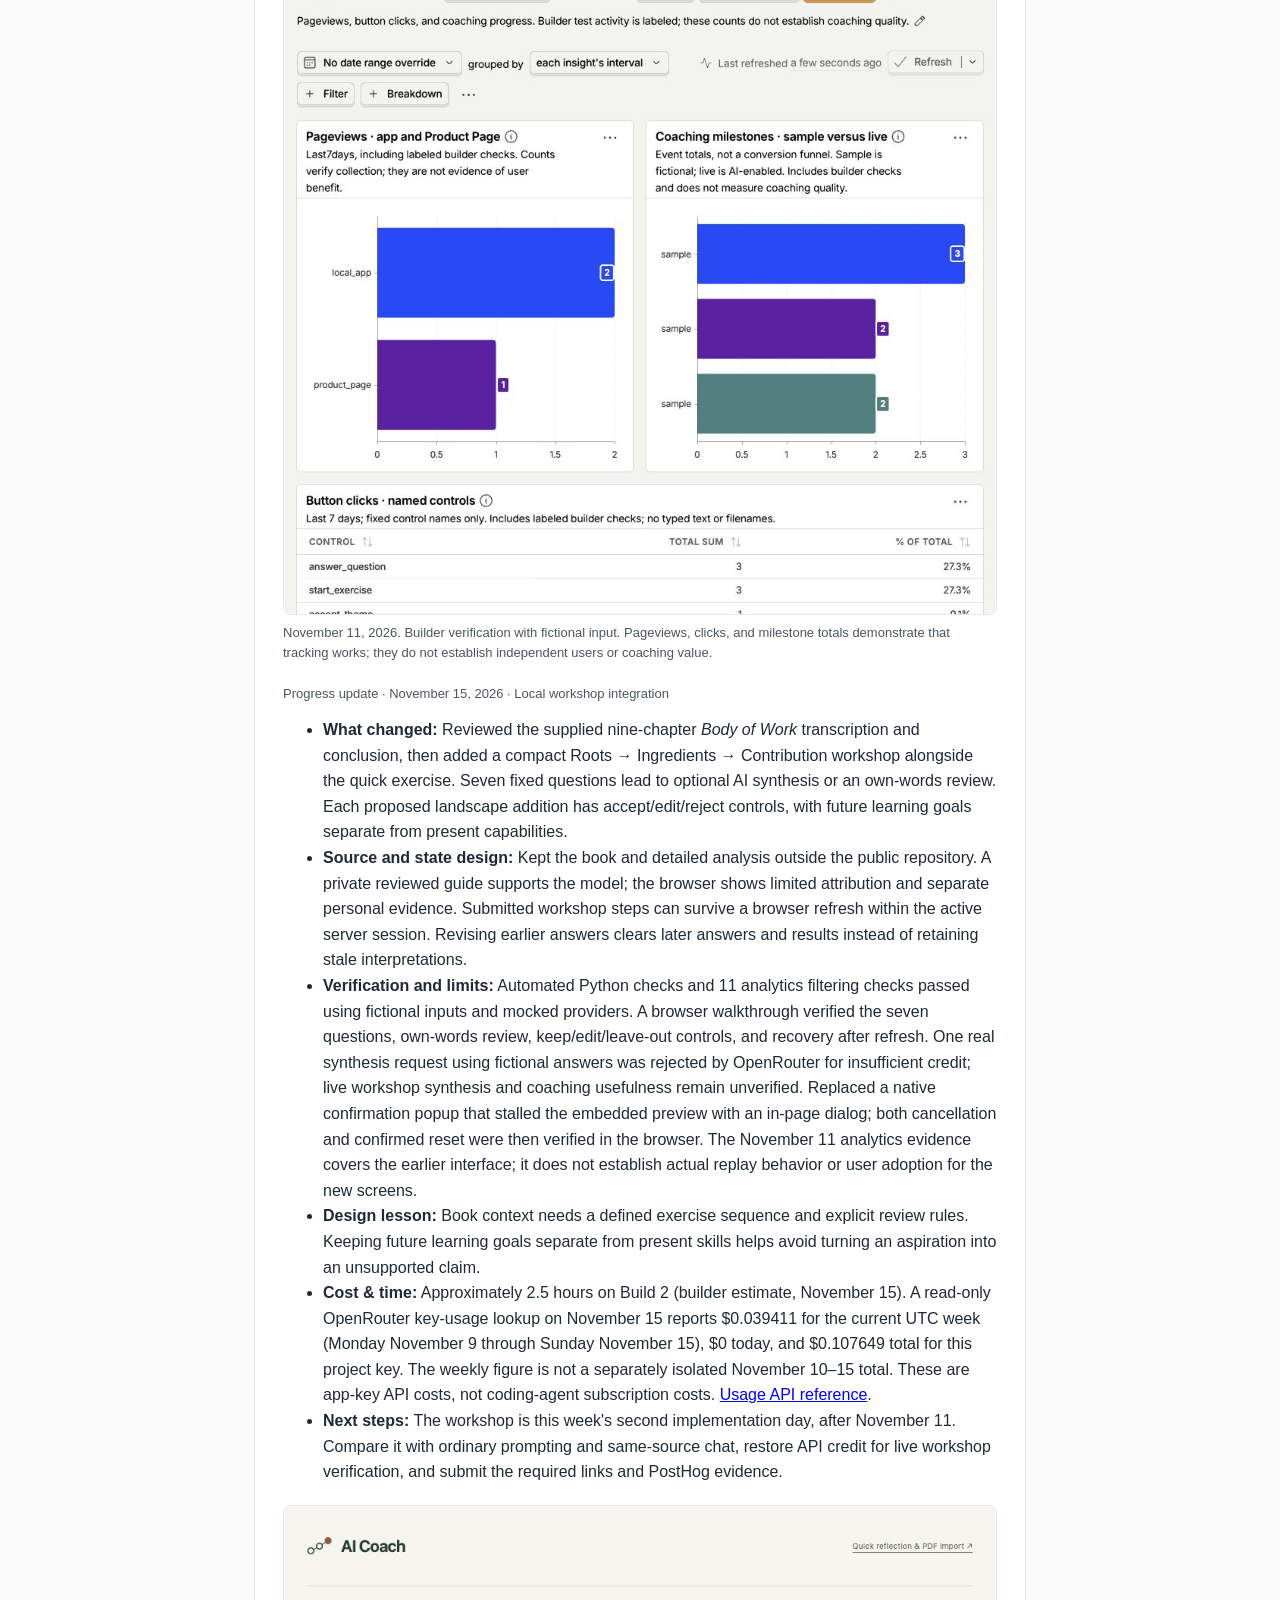
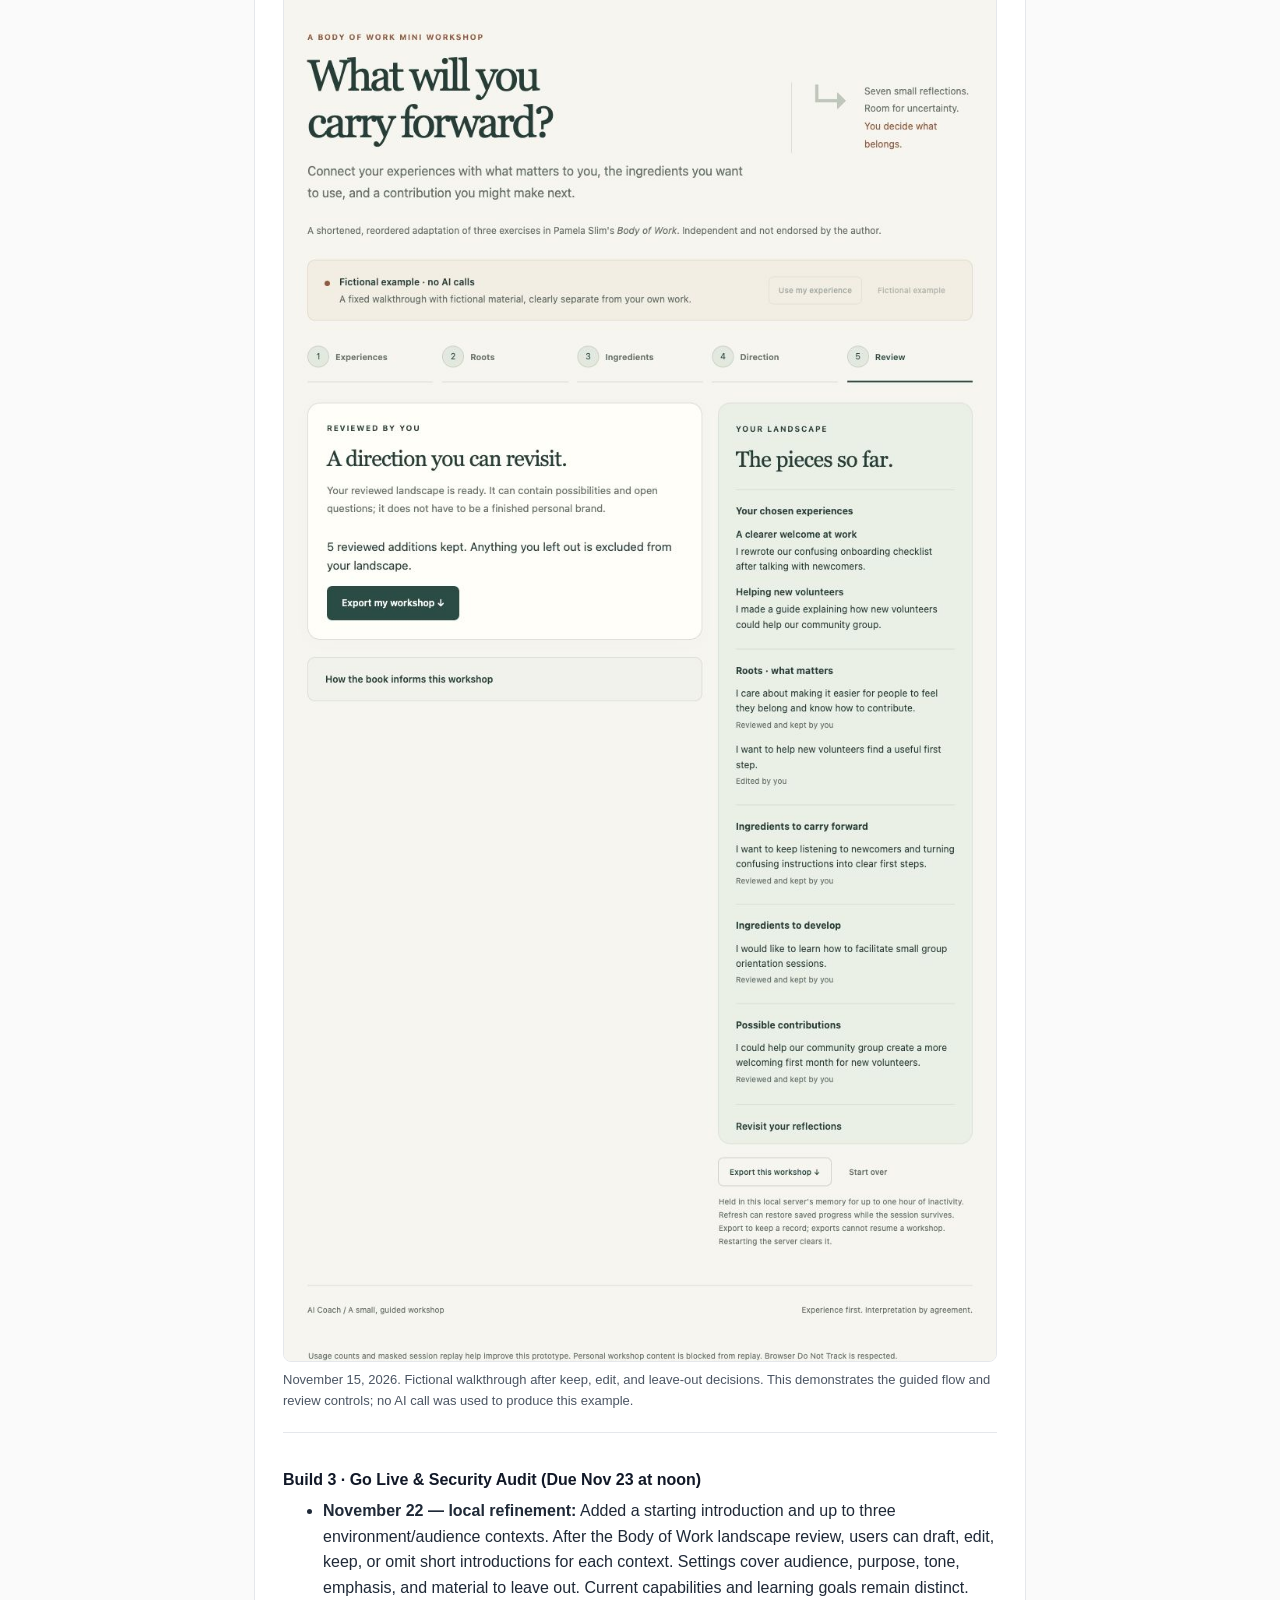
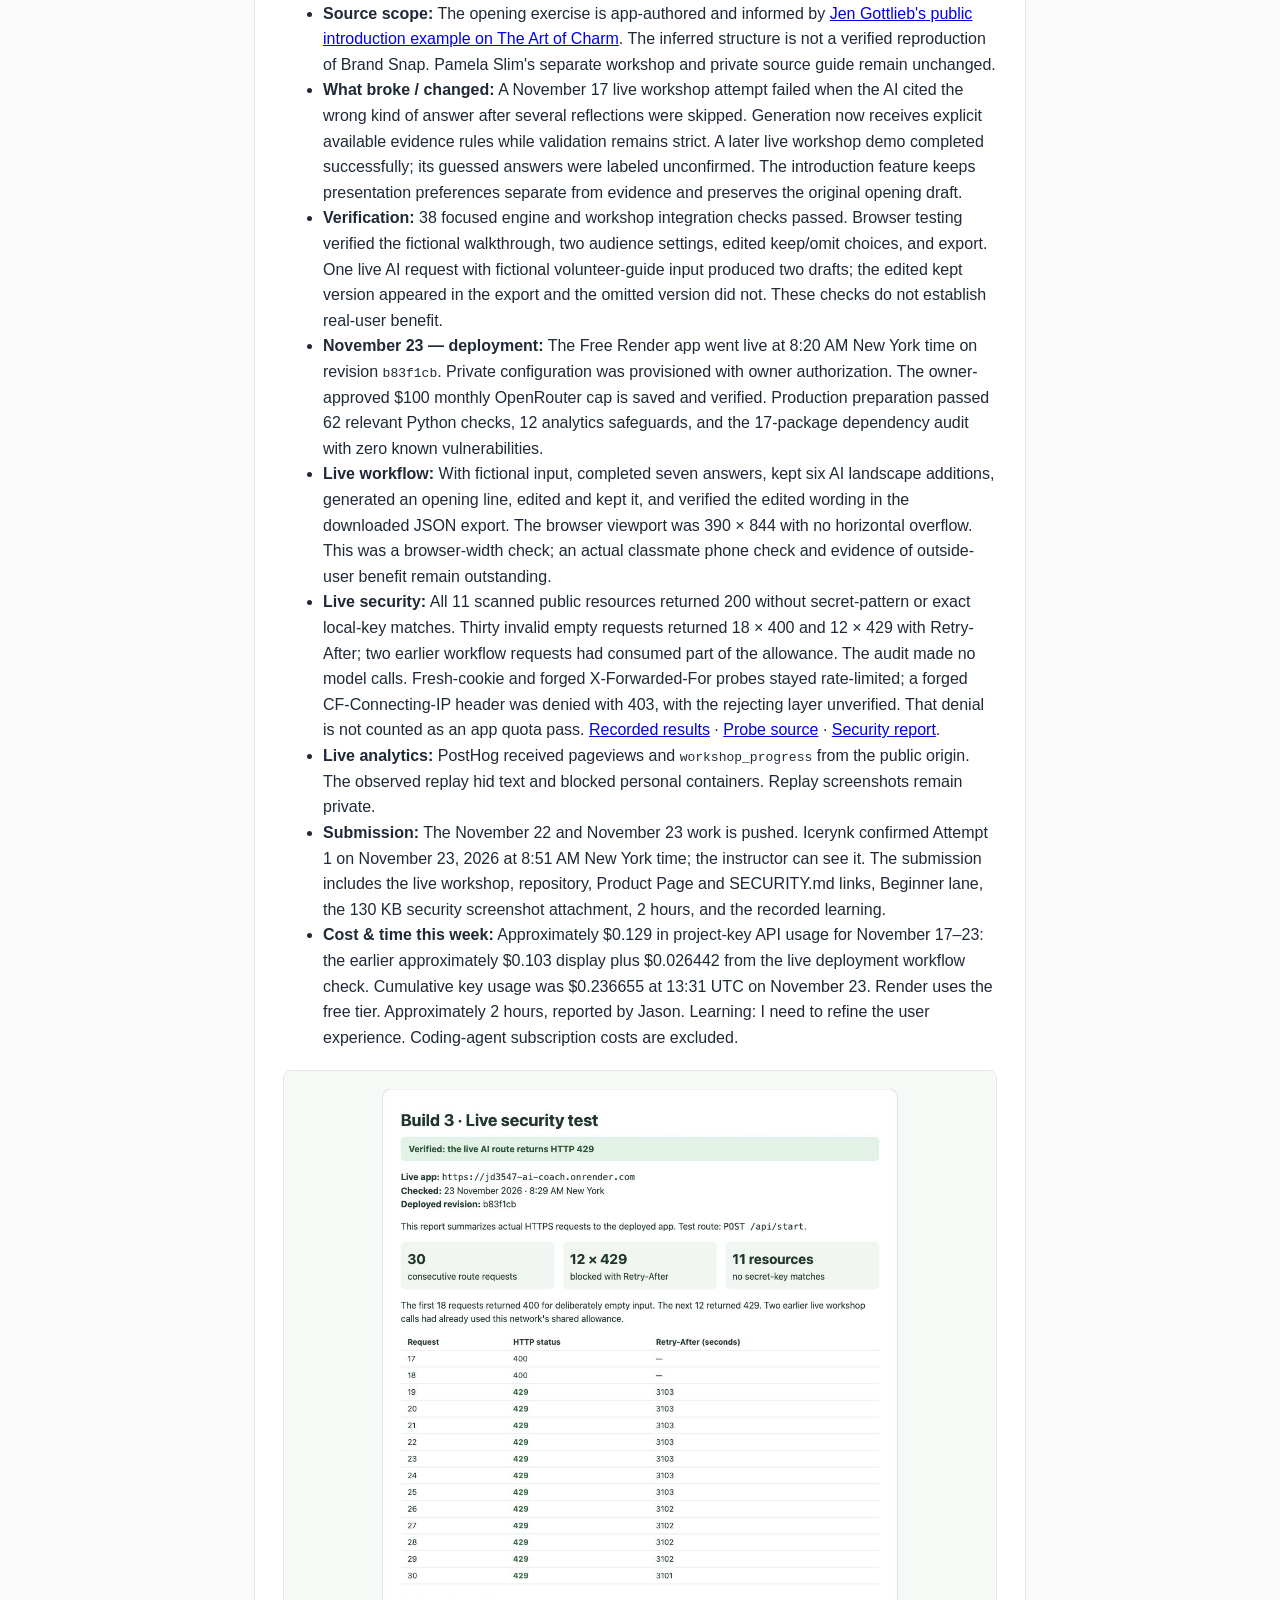
==== commit 7a886894: "Build story studio with reusable narratives and audience filters" ====
--- a/docs/index.html
+++ b/docs/index.html
@@ -194,7 +194,7 @@
     </header>
 
     <div class="callout">
-      <strong>Reading this page:</strong> PRD v3 was updated November 23, 2026; the public app went live at 8:20 AM New York time. The prototype includes the quick reflection, reviewed résumé/CV PDF imports, and a compact <em>Body of Work</em> workshop. Earlier live checks covered the quick exercise; the new workshop's coaching usefulness and advantage over ordinary prompting have not been established. Items marked
+      <strong>Reading this page:</strong> PRD v3 now includes a November 23 story-studio source update. The submitted Build 3 app went live at 8:20 AM New York time on revision <code>b83f1cb</code>. The new story studio is a source/local revision awaiting a separate Render deployment; the public link still opens the submitted book workshop. Neither version's advantage over competent ordinary prompting has been established. Items marked
       <span class="status status-planned">Planned</span> are design intentions, and items marked
       <span class="status status-done">Done</span> are finished work. The problem statement is a hypothesis, not a finding from user research.
     </div>
@@ -207,7 +207,18 @@
         <strong>Demo:</strong> <a href="https://jd3547-ai-coach.onrender.com/workshop">Open the live workshop</a> or <a href="https://jd3547-ai-coach.onrender.com/">try the quick exercise</a>. The free service may need about a minute to wake. Export work you want to keep; server sleep or restart clears progress. Earlier screenshots below are dated historical examples; November 23 evidence is in the Build 3 log.
       </p>
 
-      <h3>What works in the prototype <span class="status status-done">Done</span></h3>
+      <h3>Next source version: Story Studio</h3>
+      <p><strong>Direction approved November 23:</strong> Help people uncover and organize stories within their experience, then choose an authentic version for a particular audience. One core narrative anchors multiple origin stories, concrete anecdotes, and résumé experiences with different possible emphases.</p>
+      <ol>
+        <li>Add an experience or upload and review a résumé/CV PDF.</li>
+        <li>Choose one experience and unpack the situation, personal contribution, outcome, and learning. Leave uncertainty open.</li>
+        <li>Write a core narrative or request a draft; develop origin stories from different real starting experiences and anecdotes from specific moments. Review and explicitly keep or omit generated wording.</li>
+        <li>Choose a kept origin story, audience, setting, and purpose to prepare an introduction, résumé emphasis, and a conversation question.</li>
+        <li>Export the story library and restore that file in a later studio session. There is still no account, database, or automatic backup.</li>
+      </ol>
+      <p class="meta">Current-source routes: <code>/</code> and <code>/workshop</code> open the studio; <code>/reflection</code> and <code>/book-workshop</code> retain the earlier flows. These routes take effect locally or after a new Render deployment. This source update does not change the submitted Build 3 receipt. New live deployment, replay checks, and outside-user results are not claimed here.</p>
+
+      <h3>Submitted Build 3 prototype <span class="status status-done">Done</span></h3>
       <ol>
         <li>Choose the fictional example, paste professional background, or upload one résumé/CV PDF with selectable text.</li>
         <li>For a PDF, review suggested experiences with exact source quotations and page numbers. Edit and select what belongs; only approved cards enter the landscape and the next coaching step.</li>
@@ -231,51 +242,53 @@
       </figure>
       <p><strong>Checked November 4:</strong> 70 automated checks passed. Browser testing confirmed live extraction from a fictional two-page CV, editing and approving two of three cards, export containing only those approved cards, and a question based on them. The first question response failed validation and worked on one retry. Earlier testing with the builder's own pasted background reached question and theme review. These checks do not establish coaching quality or reliable extraction across varied real CVs.</p>
       <p><strong>Checked November 11:</strong> PostHog received pageviews and button clicks from this Product Page and the local app, plus progress events from the fictional coaching exercise. Masked session replays were viewed for both surfaces. All 73 Python and 10 JavaScript checks passed. These are builder checks, not evidence of outside-user adoption or coaching quality.</p>
-      <p><strong>Next:</strong> <span class="status status-planned">Planned</span> Try the mini-workshop with a person and compare it with competent ordinary prompting and same-source chat. Review source fidelity alongside usefulness, effort, and corrections. Audience-specific opening lines are implemented; outside-user comparison and the expert roundtable remain planned.</p>
+      <p><strong>Next:</strong> <span class="status status-planned">Planned</span> Validate the story studio, deploy its exact revision separately, and ask an outside user to build and use one story. Compare useful specificity, authenticity, effort, and corrections with competent ordinary prompting. The broader expert roundtable remains planned.</p>
     </section>
 
     <!-- LIVING PRD (Updated every week!) -->
     <section id="prd">
       <h2>Living PRD (Product Requirements Document)</h2>
-      <p class="meta">PRD v3 · Updated November 23, 2026. Adds audience-specific opening lines and production hosting/security choices. The app is deployed on Render, with private configuration provisioned and live checks recorded in the Build 3 log. The comparison with ordinary prompting remains planned; earlier cost-per-run estimates describe the quick exercise, not a measured workshop average.</p>
+      <p class="meta">PRD v3 · November 23, 2026 source addendum. The new direction is a reusable story library with audience-specific emphasis. The submitted Build 3 deployment and its evidence are recorded separately below; the story-studio revision is not yet deployed to Render. Earlier cost-per-run estimates describe the quick exercise, not a measured studio average.</p>
 
       <h3>1. Target User & The Job to Be Done</h3>
       <p><strong>Who is this for?</strong> The first user is me, Jason Daniels, the builder. I'm a professional who wants to communicate how I see the world, how that perspective shows up in my work, and where I want to go. My relevant material already exists across a LinkedIn profile, a résumé, notes, and prior writing, but together it doesn't tell a connected story or make my value clear.</p>
       <p class="meta">Still open: at least one other reachable person with the same problem who can try the prototype has not been identified yet.</p>
-      <p><strong>The painful "Before" workflow:</strong> I review scattered materials and try to piece together a professional narrative. I often start from a blank page or end up describing my career as a list of job titles.</p>
-      <p><strong>The "After" workflow with this product:</strong> A guided conversation produces a working <em>personal brand landscape</em>. It's a narrative that connects my worldview, experiences, current value, and aspirations, with supporting experiences I can later adapt to a specific setting.</p>
+      <p><strong>The painful "Before" workflow:</strong> I review scattered materials and try to piece together a professional narrative. I struggle to find useful stories within my résumé, connect experiences across fields, and choose which details to emphasize for different audiences while keeping a coherent overall identity.</p>
+      <p><strong>The "After" workflow with this product:</strong> Build a working story library: a core narrative, multiple authentic origin stories, concrete anecdotes, and the experiences supporting them. Choose an audience and purpose to bring forward relevant aspects. Different versions preserve the underlying facts and the user's uncertainty about future directions.</p>
 
       <h3>Product vision for the six-week project <span class="status status-planned">Planned</span></h3>
       <ul>
-        <li><strong>Guided intake:</strong> The user writes experiences or uploads one selectable-text résumé/CV PDF and reviews the extracted cards. The mini-workshop adds seven fixed questions, one at a time. Broader document formats and an open-ended conversation remain planned.</li>
+        <li><strong>Guided intake:</strong> The user writes an experience or uploads one selectable-text résumé/CV PDF and reviews extracted cards. The new studio starts with one experience and optional situation, action, outcome, and learning prompts. The seven-question book workshop remains a separate option. Broader document formats and open-ended conversation remain planned.</li>
         <li><strong>Coach blending:</strong> Based on the user's goals and materials, the coach recommends a blend of coaching perspectives from a fixed, curated library and explains why. The user can adjust the blend. A lead coach runs the workshop using those perspectives. Each perspective cites its source and does not imply endorsement by, or claim to be, the person behind it.</li>
         <li><strong>Transparent sources:</strong> Sources appear at the end of each workshop section. They separate the user's own material from external sources and from the coach's interpretation.</li>
-        <li><strong>A visible, evolving brand landscape:</strong> The landscape builds up during the conversation and can be refined by talking to the coach. It has two connected views: a full written narrative, and organized sections for beliefs, experiences, strengths, current value, and aspirations. The experience library can hold both rough ideas and developed stories.</li>
+        <li><strong>A visible story library:</strong> A shared core narrative connects experiences, origin stories, and anecdotes. Each origin begins with a real event or period; anecdotes illustrate specific moments. The user chooses material to emphasize for an audience. A résumé experience can support several stories or angles.</li>
         <li><strong>Follow-on tracks:</strong> Once the foundation exists, the user picks a setting and audience and adapts it. Example tracks are <em>LinkedIn feedback</em> on pasted profile text and <em>networking preparation</em> for a specific event.</li>
-        <li><strong>Session length:</strong> The compact first workshop targets roughly 15–25 minutes; longer tracks may follow. This is a product assumption, not a tested duration or one prescribed by the book.</li>
+        <li><strong>First useful result:</strong> Develop one usable story from one experience before expanding the library. Session length and time saved have not been measured; there is no mandatory seven-step sequence in the studio.</li>
       </ul>
 
       <h3>2. Scope & Explicit Non-Goals</h3>
       <ul>
-        <li><strong>In Scope (Core Workflow):</strong> The user confirms experiences, answers guided questions, and reviews a landscape with their words separated from AI interpretations. PDF limits remain one selectable-text file up to 5 MB, 10 pages, and 30,000 extracted characters, producing at most six review candidates. The quick flow offers one question and theme. The book workshop adds roots, current ingredients, desired ingredients, possible directions, and tentative themes, each subject to review.</li>
+        <li><strong>In Scope (Core Workflow):</strong> The user confirms experiences, adds concrete reflection notes, and builds a core narrative, origins, and anecdotes through explicit draft review. Audience, setting, and purpose guide an adaptation from a kept origin. PDF limits remain one selectable-text file up to 5 MB, 10 pages, and 30,000 extracted characters, producing at most six review candidates. The studio supports bounded JSON export/restore. The quick reflection and book workshop remain available as earlier flows.</li>
         <li><strong>Out of Scope #1:</strong> No user-uploaded books. Coaching perspectives come from a fixed, curated library.</li>
         <li><strong>Out of Scope #2:</strong> No direct LinkedIn integration. Users paste their profile text.</li>
-        <li><strong>Out of Scope #3:</strong> No full spoken coaching conversations or spoken AI replies. Optional speech-to-text for the reflection is implemented: speak, stop, review/edit the words, then submit. It depends on browser support and still needs a hands-on microphone check.</li>
+        <li><strong>Out of Scope #3:</strong> No full spoken coaching conversations or spoken AI replies. Optional speech-to-text remains in the earlier quick reflection: speak, stop, review/edit the words, then submit. It is not part of the new studio; browser support and a hands-on microphone check remain limitations.</li>
       </ul>
       <p class="meta">These non-goals apply to the entire six-week project, not just Build 1.</p>
 
       <h3>3. How It Works Under the Hood & Riskiest Assumption (Week 2+)</h3>
       <p><strong>Biggest risk:</strong> The app may offer no more useful insight than competent ordinary LLM prompting. Its intended value is helping users apply ideas from selected experts to their own experiences through guided questions, reflection, and feedback—the kind of value someone seeks from a book, seminar, or consultant. A polished interface or a recognizable expert name would not establish that value.</p>
-      <p><strong>How this build tests the risk:</strong> The mini-workshop gathers what matters to the person, what they want to carry forward or learn, and what they might contribute next before offering a synthesis. The person reviews each proposed addition against their own words. The planned comparison asks whether that sequence reveals a useful connection at reasonable effort. Matching quotations checks the evidence trail; it does not prove that the interpretation is accurate or helpful.</p>
-      <p><strong>Small comparison pilot:</strong> <span class="status status-planned">Planned</span> Recruit two or three reachable people with this problem. Compare the app with (A) a competent ordinary coaching prompt and (B) a chat given the same prompt plus the same reviewed source card. Use the same model, task, approved background, and reflection answers for the output comparison. Show the results without tool labels and vary their order. Ask each person to identify a specific useful insight, point out inaccurate or generic claims, and choose which result they would use—or say that none helps.</p>
-      <p><strong>Effort and interpretation:</strong> Separately record the time and corrections needed to complete each approach, and whether the guided question helped the person express something they had struggled to say. Equalizing facts for the output comparison does not measure how well each approach elicits those facts. These few sessions would guide the next revision, not prove superiority. If the app adds no clear benefit over the same-source chat, revise the workshop before adding more coaches. No comparison sessions or outside-user results have been recorded yet.</p>
-      <p><strong>Source scope:</strong> The quick exercise retains its article source. On November 15, all nine chapters and the conclusion of the supplied <em>Body of Work</em> transcription were reviewed. The mini-workshop shortens and reorders “Identify Your Roots” (Chapter 2), “Determine Your Ingredients” (Chapter 3), and “Body of Work” (Chapter 1). Its questions are app-authored adaptations. The transcription has OCR gaps and no verified print-page mapping, so references use chapters, exercise titles, and transcription lines. The full book and detailed notes remain outside the public repository.</p>
+      <p><strong>How the new direction tests the risk:</strong> The studio makes the first outcome concrete: uncover and keep one story the person can use, then adapt it for another audience without changing the underlying facts. The planned comparison asks whether this produces more useful, specific material at reasonable effort than competent ordinary prompting. Matching quotations checks the evidence trail; it does not prove that an interpretation is accurate or helpful.</p>
+      <p><strong>Small comparison pilot:</strong> <span class="status status-planned">Planned</span> Recruit two or three reachable people with this problem. Compare the studio with a competent ordinary coaching prompt, using the same model, task, approved background, and reflection answers for the output comparison. A separate comparison of the retained book workshop can give a chat the same reviewed source card. Show the results without tool labels and vary their order. Ask each person to identify a specific useful insight, point out inaccurate or generic claims, and choose which result they would use—or say that none helps.</p>
+      <p><strong>Effort and interpretation:</strong> Separately record the time and corrections needed to complete each approach, and whether the guided question helped the person express something they had struggled to say. Equalizing facts for the output comparison does not measure how well each approach elicits those facts. These few sessions would guide the next revision, not prove superiority. If the studio adds no clear benefit over the comparable chat, revise the experience before adding more coaches. No comparison sessions or outside-user results have been recorded yet.</p>
+      <p><strong>Source scope:</strong> The new studio is app-authored and does not reproduce a named expert's full method or use the private book guide. The quick exercise retains its article source. On November 15, all nine chapters and the conclusion of the supplied <em>Body of Work</em> transcription were reviewed. The mini-workshop shortens and reorders “Identify Your Roots” (Chapter 2), “Determine Your Ingredients” (Chapter 3), and “Body of Work” (Chapter 1). Its questions are app-authored adaptations. The transcription has OCR gaps and no verified print-page mapping, so references use chapters, exercise titles, and transcription lines. The full book and detailed notes remain outside the public repository.</p>
       <p><strong>Simple Architecture:</strong> A plain HTML/CSS/JavaScript screen connects to a Python/Flask server. The production app runs on one Free Render instance, Python 3.12.16, and one Gunicorn worker with four threads. Revision <code>b83f1cb</code> went live November 23 at 8:20 AM New York time; automatic deploys are off. Fictional mode uses prepared material and makes no model calls. For PDF intake, <code>pypdf</code> reads selectable text in a bounded, isolated process; the server sends the extracted text through OpenRouter to propose experience cards with matching source quotations and page numbers. The original file is not saved. Only user-approved card titles and descriptions feed the coaching step.</p>
+      <p><strong>Story-studio source update:</strong> <code>studio.py</code> keeps experiences, reflection notes, drafts, and kept stories separate. Each explicit AI attempt requests a core narrative, origin, anecdote, or audience adaptation; keeping or editing wording is a separate step. Editing supporting material marks dependent material for review before reuse. Context guides presentation and is never proof of credentials or outcomes. The studio has a separate validated export/restore format; restored libraries still live only in temporary server memory.</p>
+
       <p>The quick exercise makes a question request and a theme request. The mini-workshop uses fixed questions and one optional synthesis request per explicit attempt; keeping the user's own words requires no model call. The server supplies a bounded private method guide and the approved experiences and submitted answers. Checks validate response shape, allowed method/evidence references, exact quotations, and separation of future goals from current ingredients. These checks do not prove semantic accuracy. The repository's default model is <code>anthropic/claude-sonnet-4.6</code>; the key remains server-side: local <code>.env</code> for development and a private environment variable on Render. No key is shipped to the browser.</p>
-      <p>Workshop steps and results stay in server memory, with no database or personal browser storage. Refresh can restore submitted workshop steps while the one-hour session survives; stopping the server clears it. Export is a local record, not a resumable session. Revising an earlier question clears that answer, later answers, and downstream results after a warning. The private guide is loaded from a Render secret file in production, or a private local path in development, and is never included in browser configuration or exports; missing configuration disables personal workshop mode. GitHub Pages hosts this Product Page separately from the Python app. No database, sign-in, or object storage is being added. A free host sleeping, restarting, or deploying clears in-memory progress; visitors must export records they want to keep.</p>
-
-      <p><strong>Production security choices:</strong> All five AI-capable routes share a 20-attempt/hour allowance per IP and session, plus a 100-attempt/hour global backstop. API flood and session-creation limits protect the in-memory service. Resetting or dropping cookies does not erase IP quotas. The live session cookie was observed with Secure, HttpOnly, and SameSite=Strict; HSTS was present. Exact trusted hosts, same-origin POST checks, bounded uploads, and no request-body logging remain in place. Limits reset with the process, so the owner-approved OpenRouter cap of $100 per month is a separate spending backstop, saved and verified November 23. See <a href="https://github.com/building-with-ai-f26/jd3547---AI-Coach/blob/main/SECURITY.md">SECURITY.md</a> for verified results, the 403 forwarding-header limitation, and recorded evidence.</p>
-      <p><strong>Opening lines:</strong> Start with an optional current introduction and up to three settings/audiences. After reviewing the workshop landscape, request drafts or write your own. Edit and explicitly keep each version. Presentation preferences and aspirations do not establish accomplishments. This is an app-authored exercise informed by a public Jen Gottlieb introduction example, not a verified Brand Snap reproduction.</p>
+      <p>Workshop steps and results stay in server memory, with no database or personal browser storage. Refresh can restore submitted workshop steps while the one-hour session survives; stopping the server clears it. In the submitted book workshop, export is a local record rather than a resumable session. The new studio source adds its own explicit export/restore flow. Revising an earlier book-workshop question clears that answer, later answers, and downstream results after a warning. The private guide is loaded from a Render secret file in production, or a private local path in development, and is never included in browser configuration or exports; missing configuration disables personal workshop mode. GitHub Pages hosts this Product Page separately from the Python app. No database, sign-in, or object storage is being added. A free host sleeping, restarting, or deploying clears in-memory progress; visitors must export records they want to keep.</p>
+
+      <p><strong>Submitted Build 3 security choices:</strong> Its five AI-capable routes share a 20-attempt/hour allowance per IP and session, plus a 100-attempt/hour global backstop. API flood and session-creation limits protect the in-memory service. Resetting or dropping cookies does not erase IP quotas. The live session cookie was observed with Secure, HttpOnly, and SameSite=Strict; HSTS was present. Exact trusted hosts, same-origin POST checks, bounded uploads, and no request-body logging remain in place. Limits reset with the process, so the owner-approved OpenRouter cap of $100 per month is a separate spending backstop, saved and verified November 23. See <a href="https://github.com/building-with-ai-f26/jd3547---AI-Coach/blob/main/SECURITY.md">SECURITY.md</a> for verified results, the 403 forwarding-header limitation, and recorded evidence.</p>
+      <p><strong>Submitted book-workshop opening lines:</strong> Start with an optional current introduction and up to three settings/audiences. After reviewing the workshop landscape, request drafts or write your own. Edit and explicitly keep each version. Presentation preferences and aspirations do not establish accomplishments. This is an app-authored exercise informed by a public Jen Gottlieb introduction example, not a verified Brand Snap reproduction.</p>
 
       <h3>4. Unit Economics & Analytics Snapshot (Updated Weekly)</h3>
       <div class="grid-2">
@@ -386,6 +399,17 @@
       </div>
 
       <div class="log-entry">
+        <h3>November 23–25 · Story-studio source update</h3>
+        <ul>
+          <li><strong>Product decision:</strong> Shift the main experience toward uncovering a reusable collection of stories: one core narrative, different authentic origins, concrete anecdotes, and context-specific emphasis within résumé experiences. The builder approved the interactive concept before implementation.</li>
+          <li><strong>Source changes:</strong> Add the studio, explicit draft review, focused reflection notes, audience adaptations, and story-library export/restore. Preserve the earlier quick reflection and book workshop as separate flows. Keep temporary session storage and existing security and privacy boundaries.</li>
+          <li><strong>Checks:</strong> 152 Python checks and 13 analytics checks passed. A fictional example completed local live-AI drafting, review, and export. Drafts needed shortening, so the prompts were tightened; that final prompt revision still needs a live check. A phone-sized browser layout had no horizontal overflow. Browser restore was interrupted by session expiry during file selection; deterministic restore checks passed.</li>
+          <li><strong>Deployment and evidence:</strong> This is a source/local update after the Build 3 submission. Render automatic deploys are off; the public app remains at <code>b83f1cb</code> until a separate manual deployment. No new live analytics, outside-user result, or advantage over ordinary prompting is claimed.</li>
+          <li><strong>Cost &amp; time:</strong> Additional effort and API spend for this redesign have not been recorded. The submitted Build 3 totals above remain a dated snapshot.</li>
+        </ul>
+      </div>
+
+      <div class="log-entry">
         <h3>Build 4 · Test.py: Choose Track A or Track B (Due Nov 30)</h3>
         <ul>
           <li><strong>Chosen track:</strong> [A: 10-case domain eval and one outside target-user review; OR B: 3–5 outside users and replay findings]</li>
